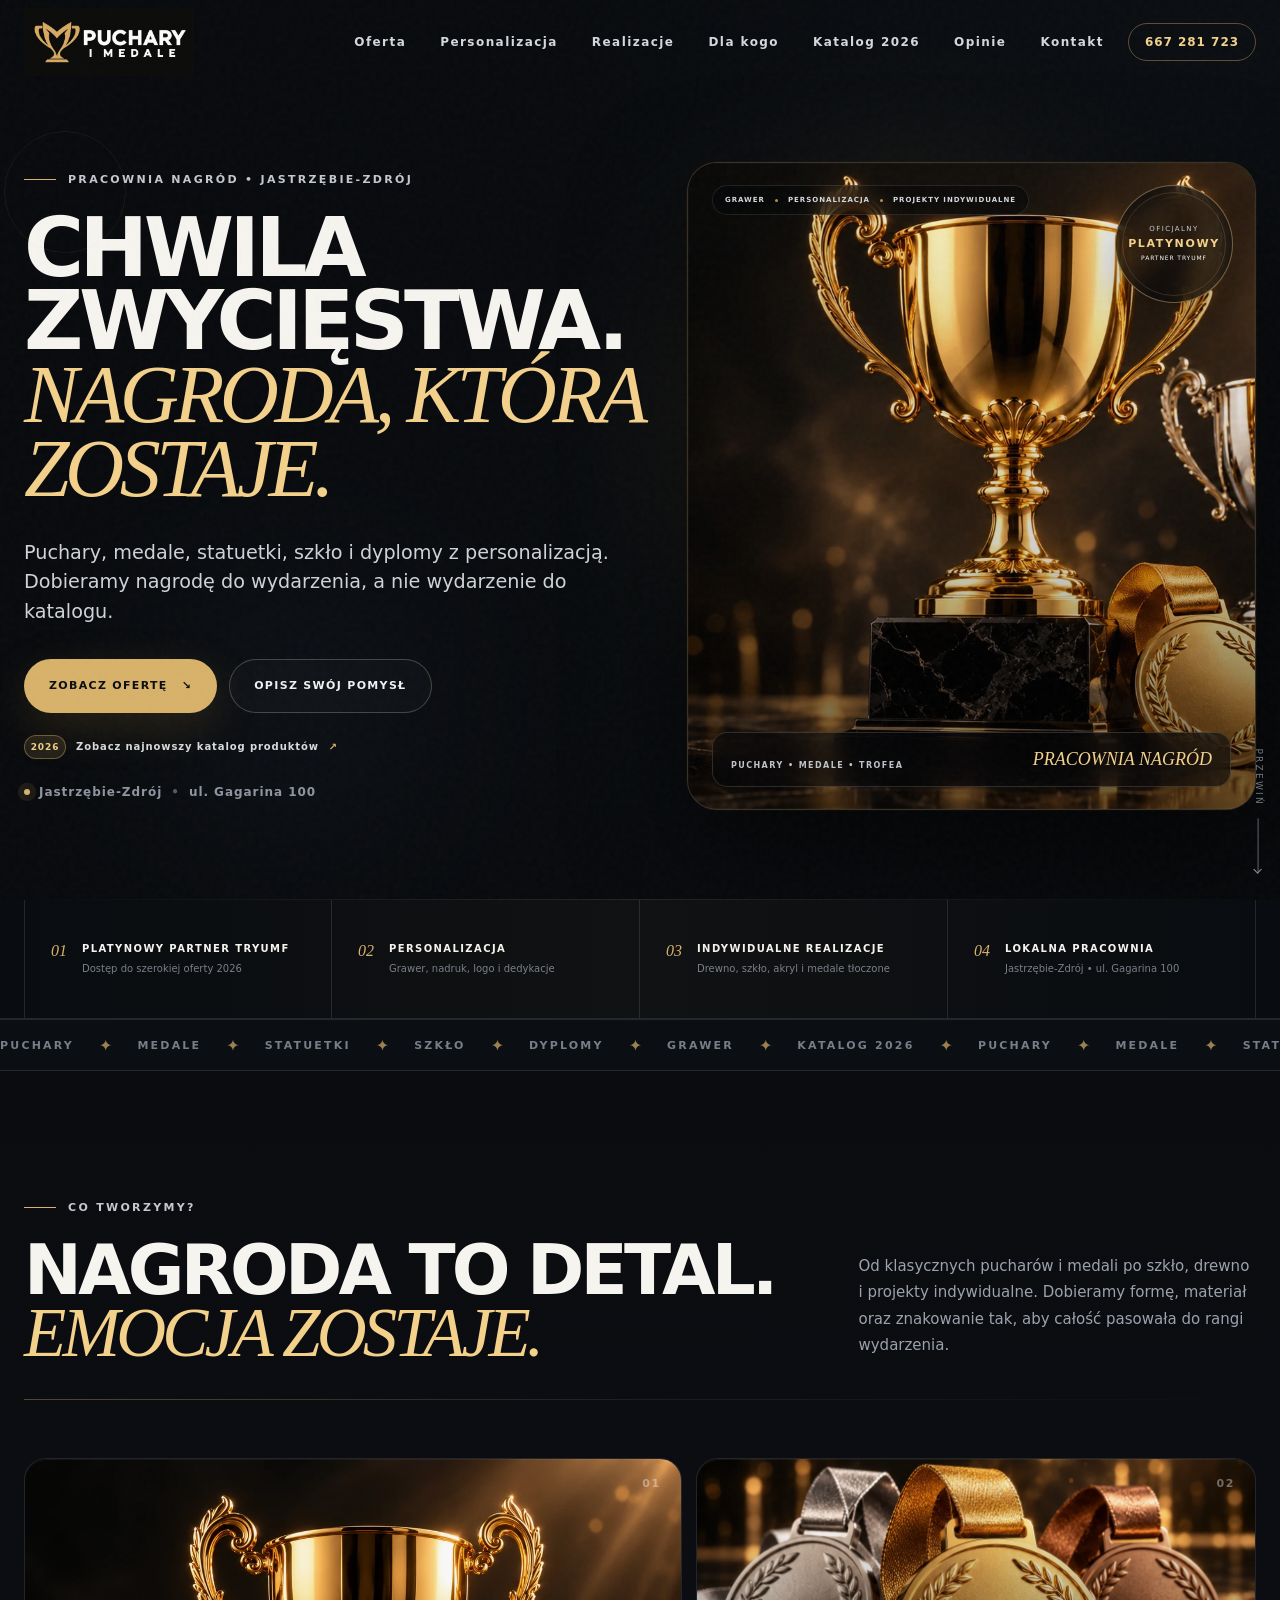
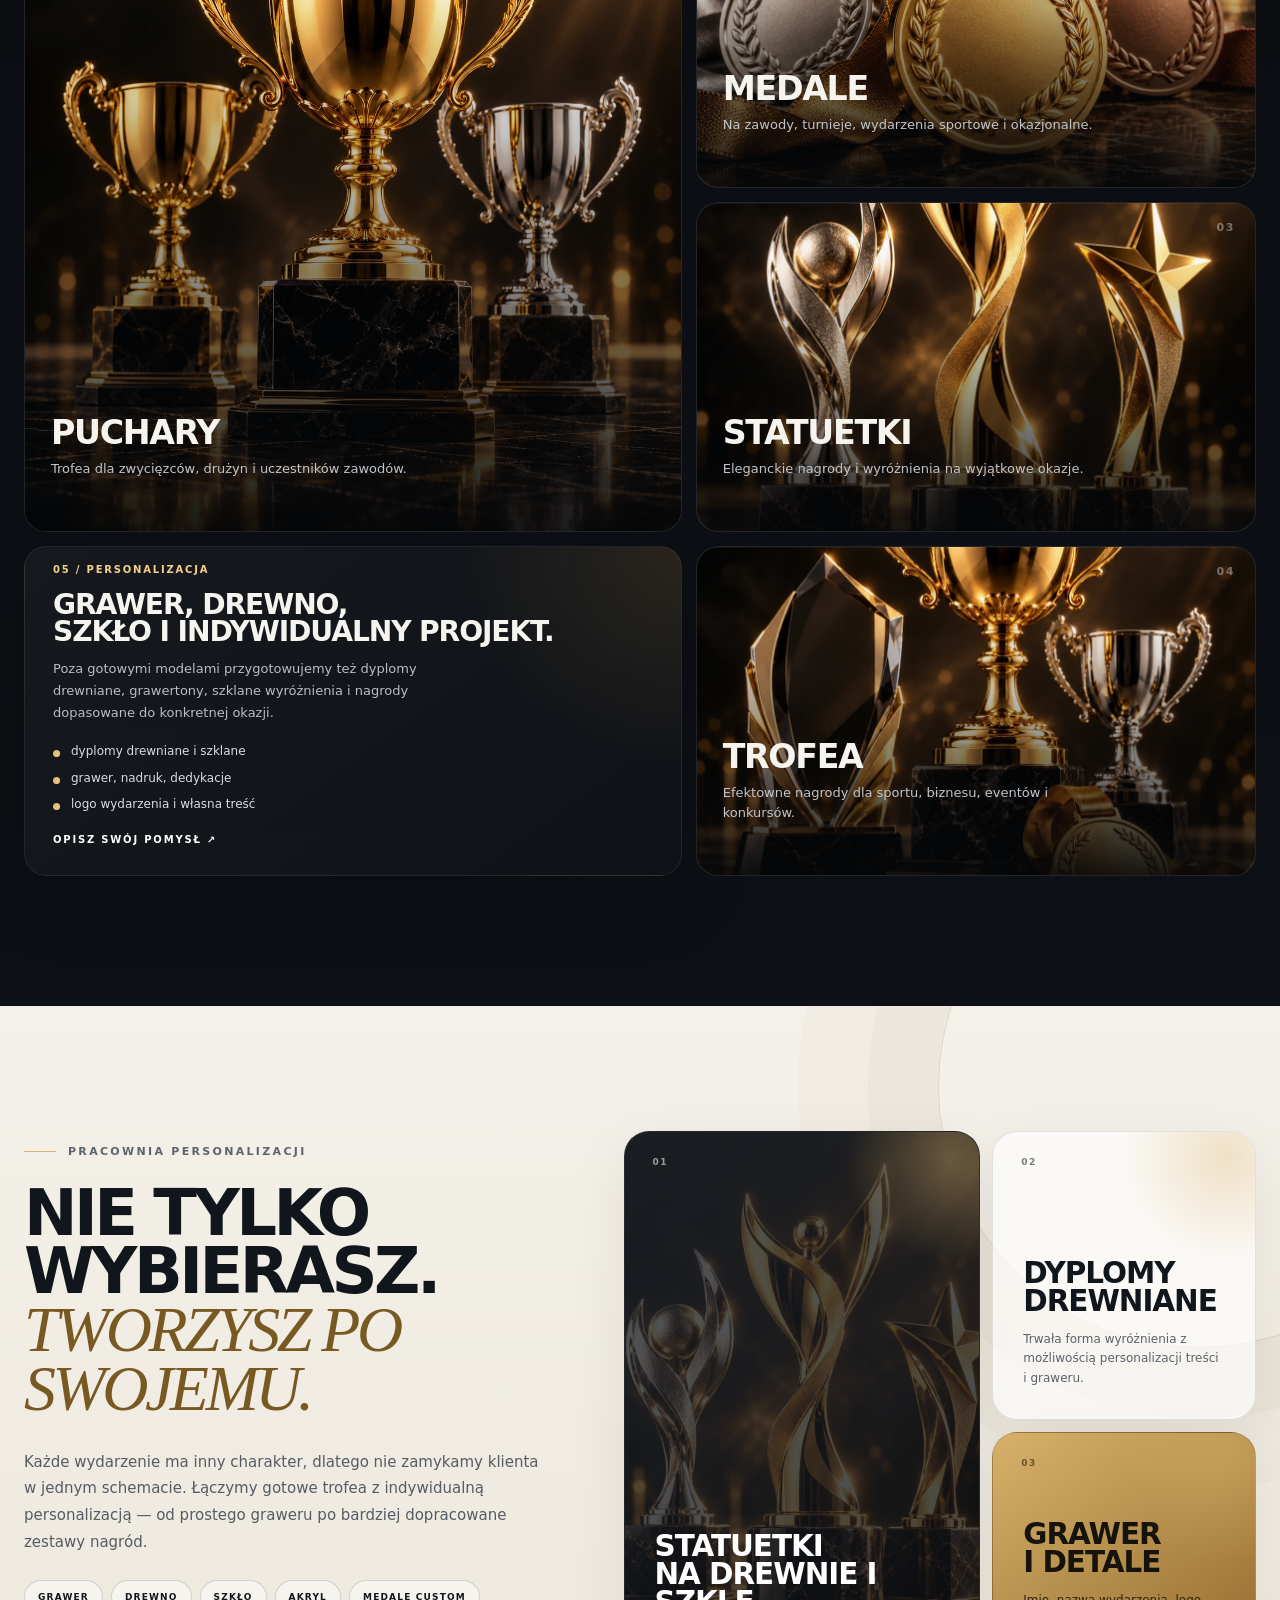
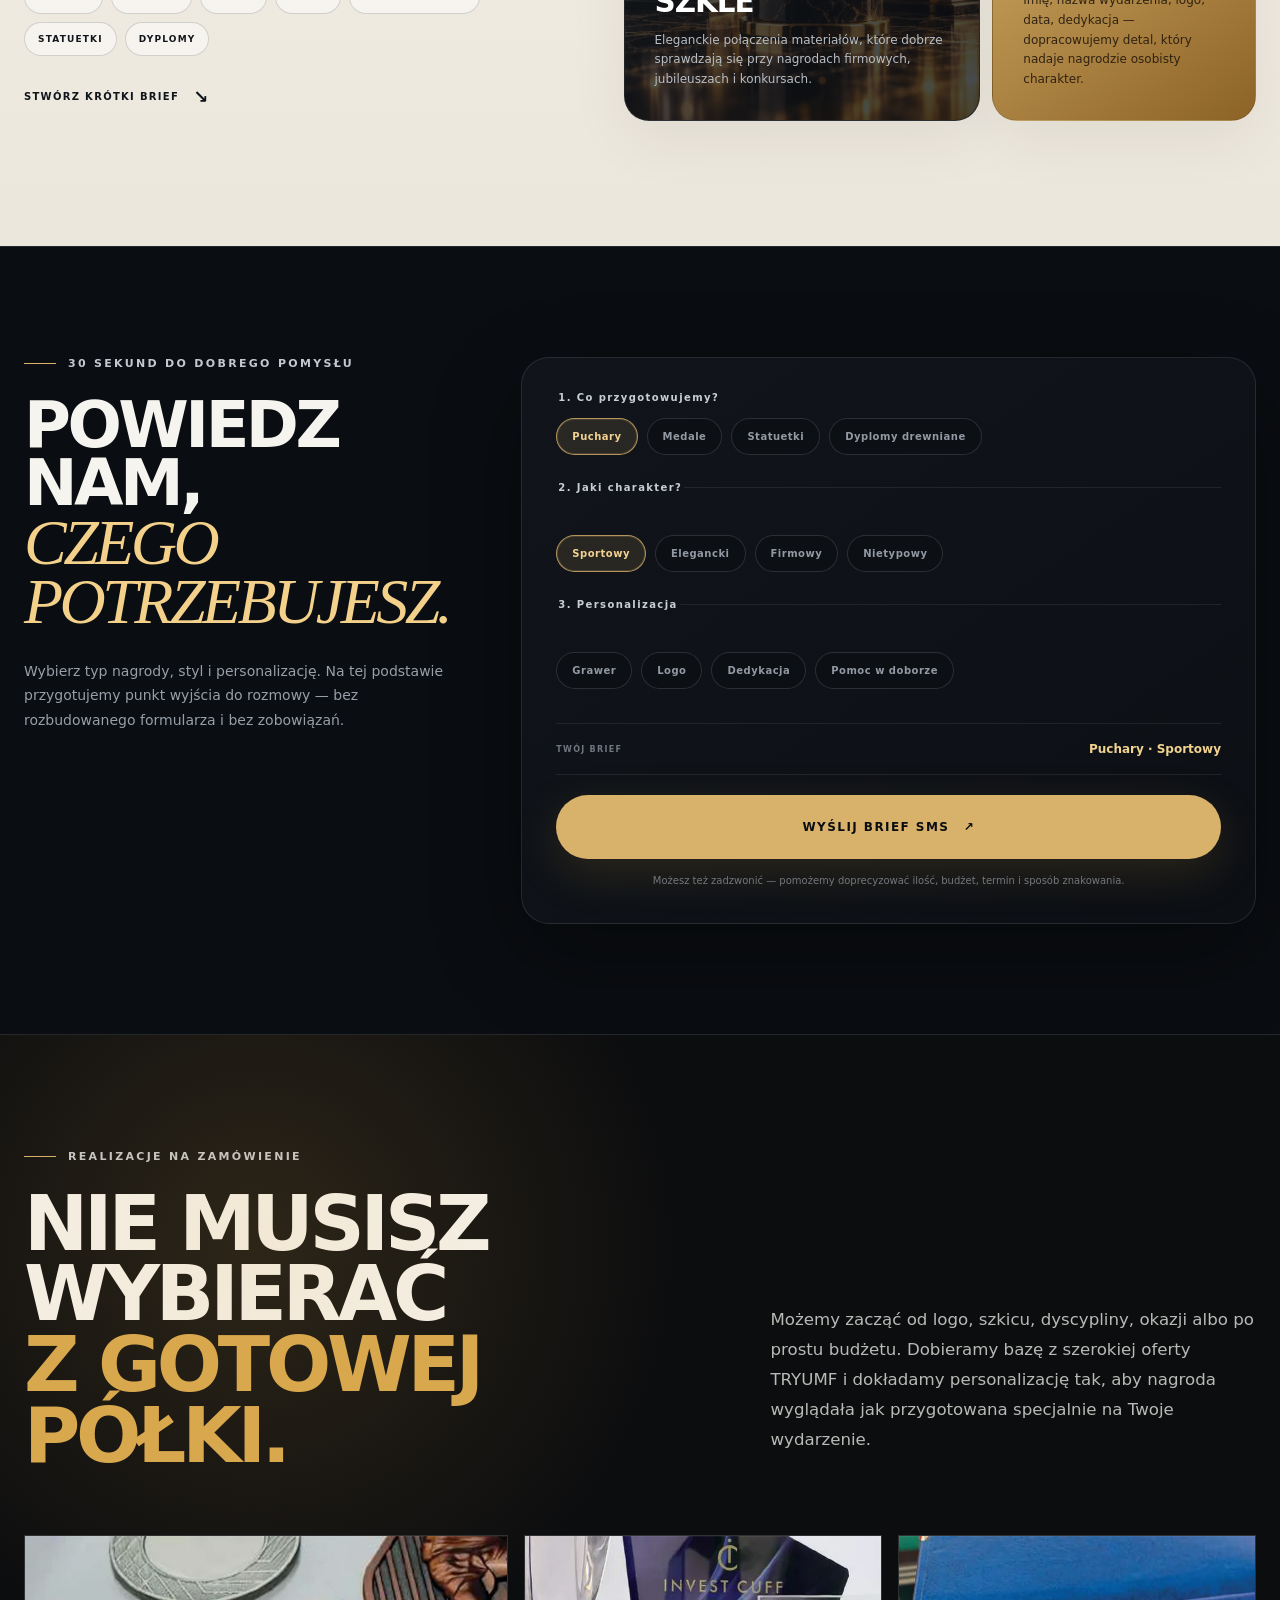
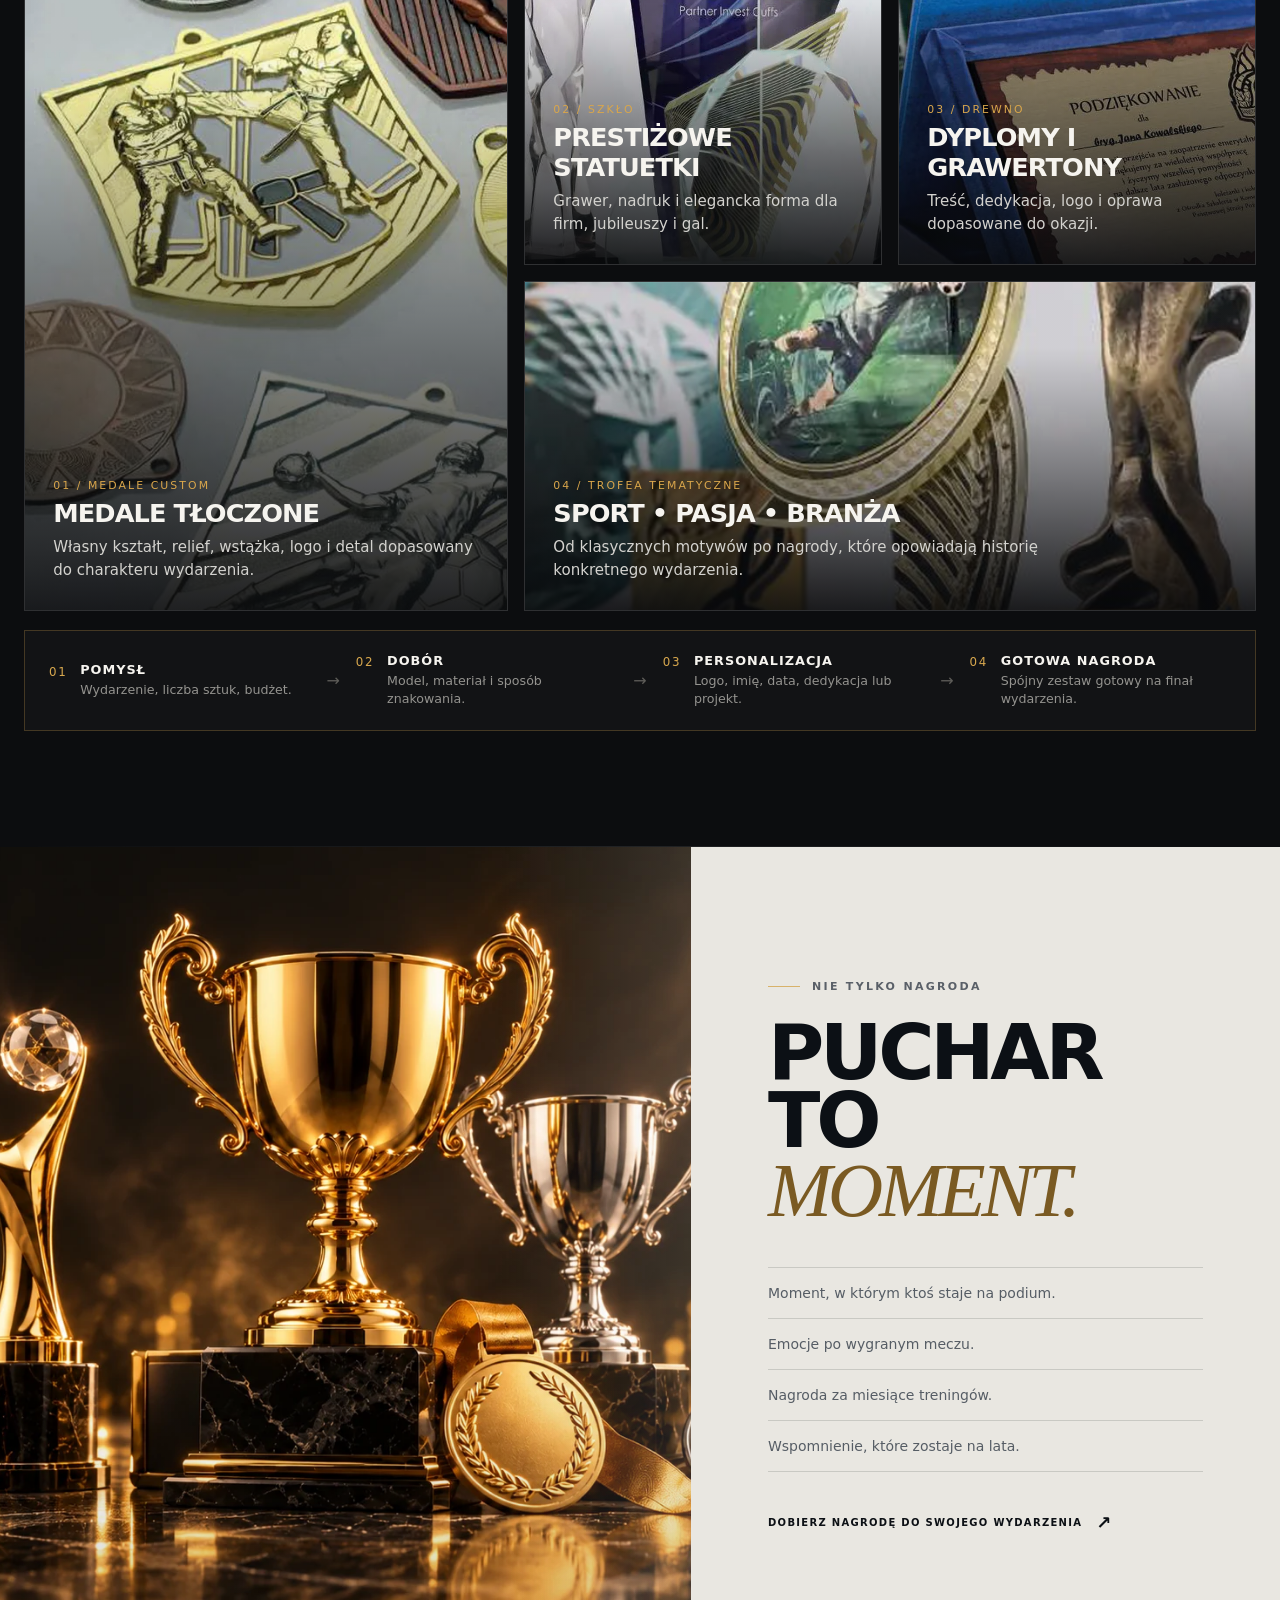
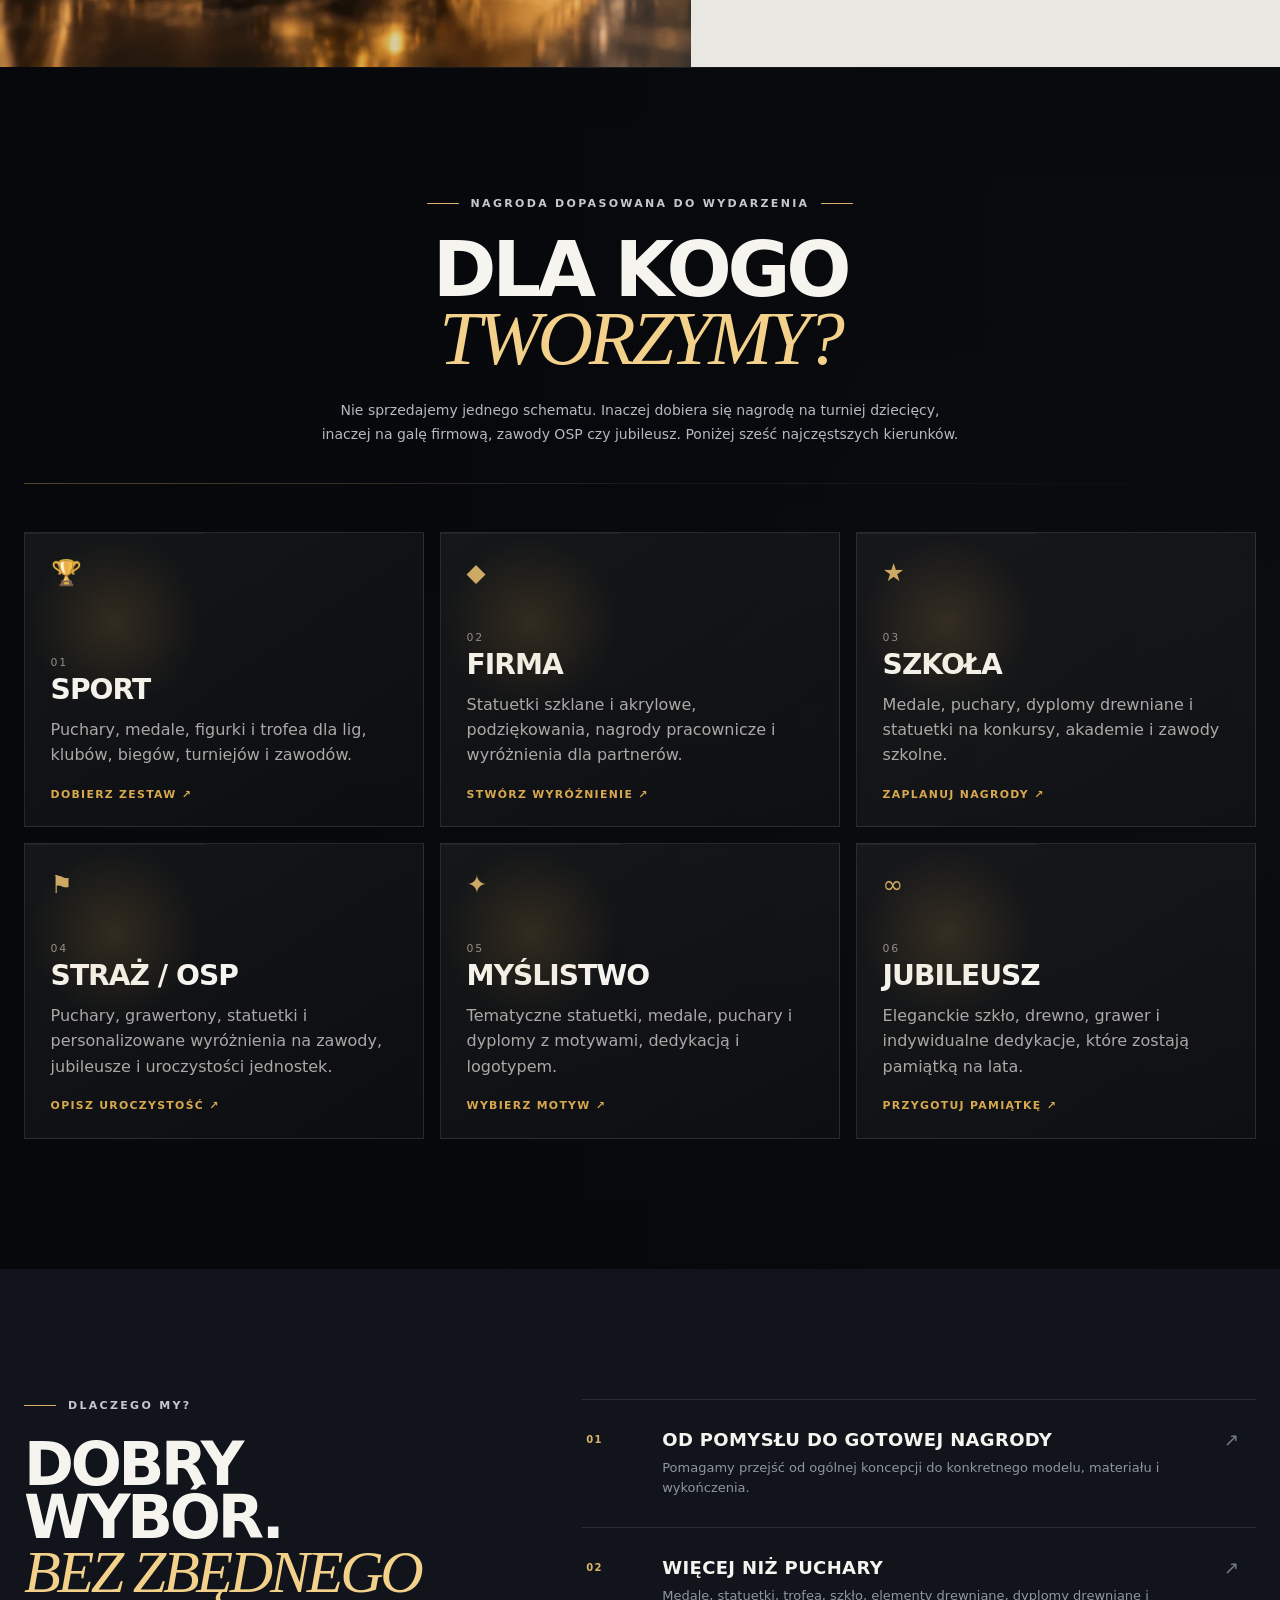
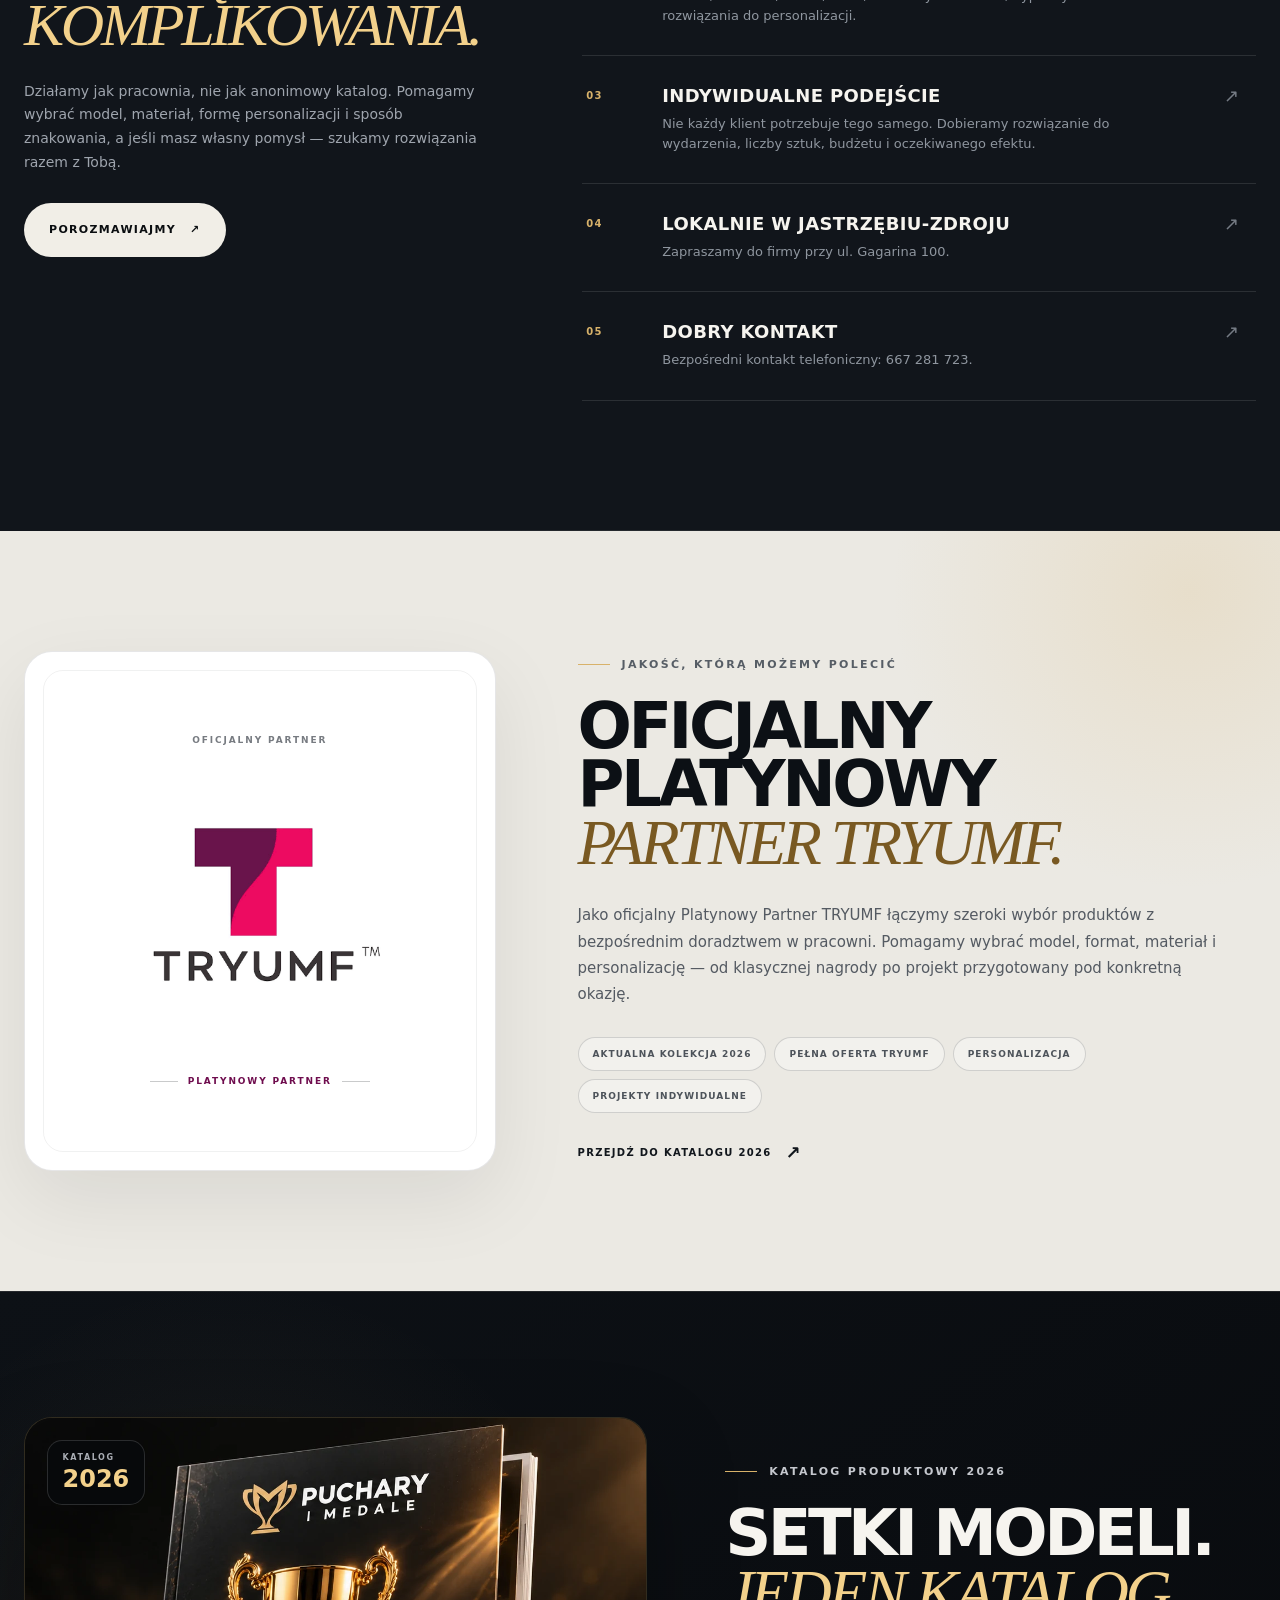
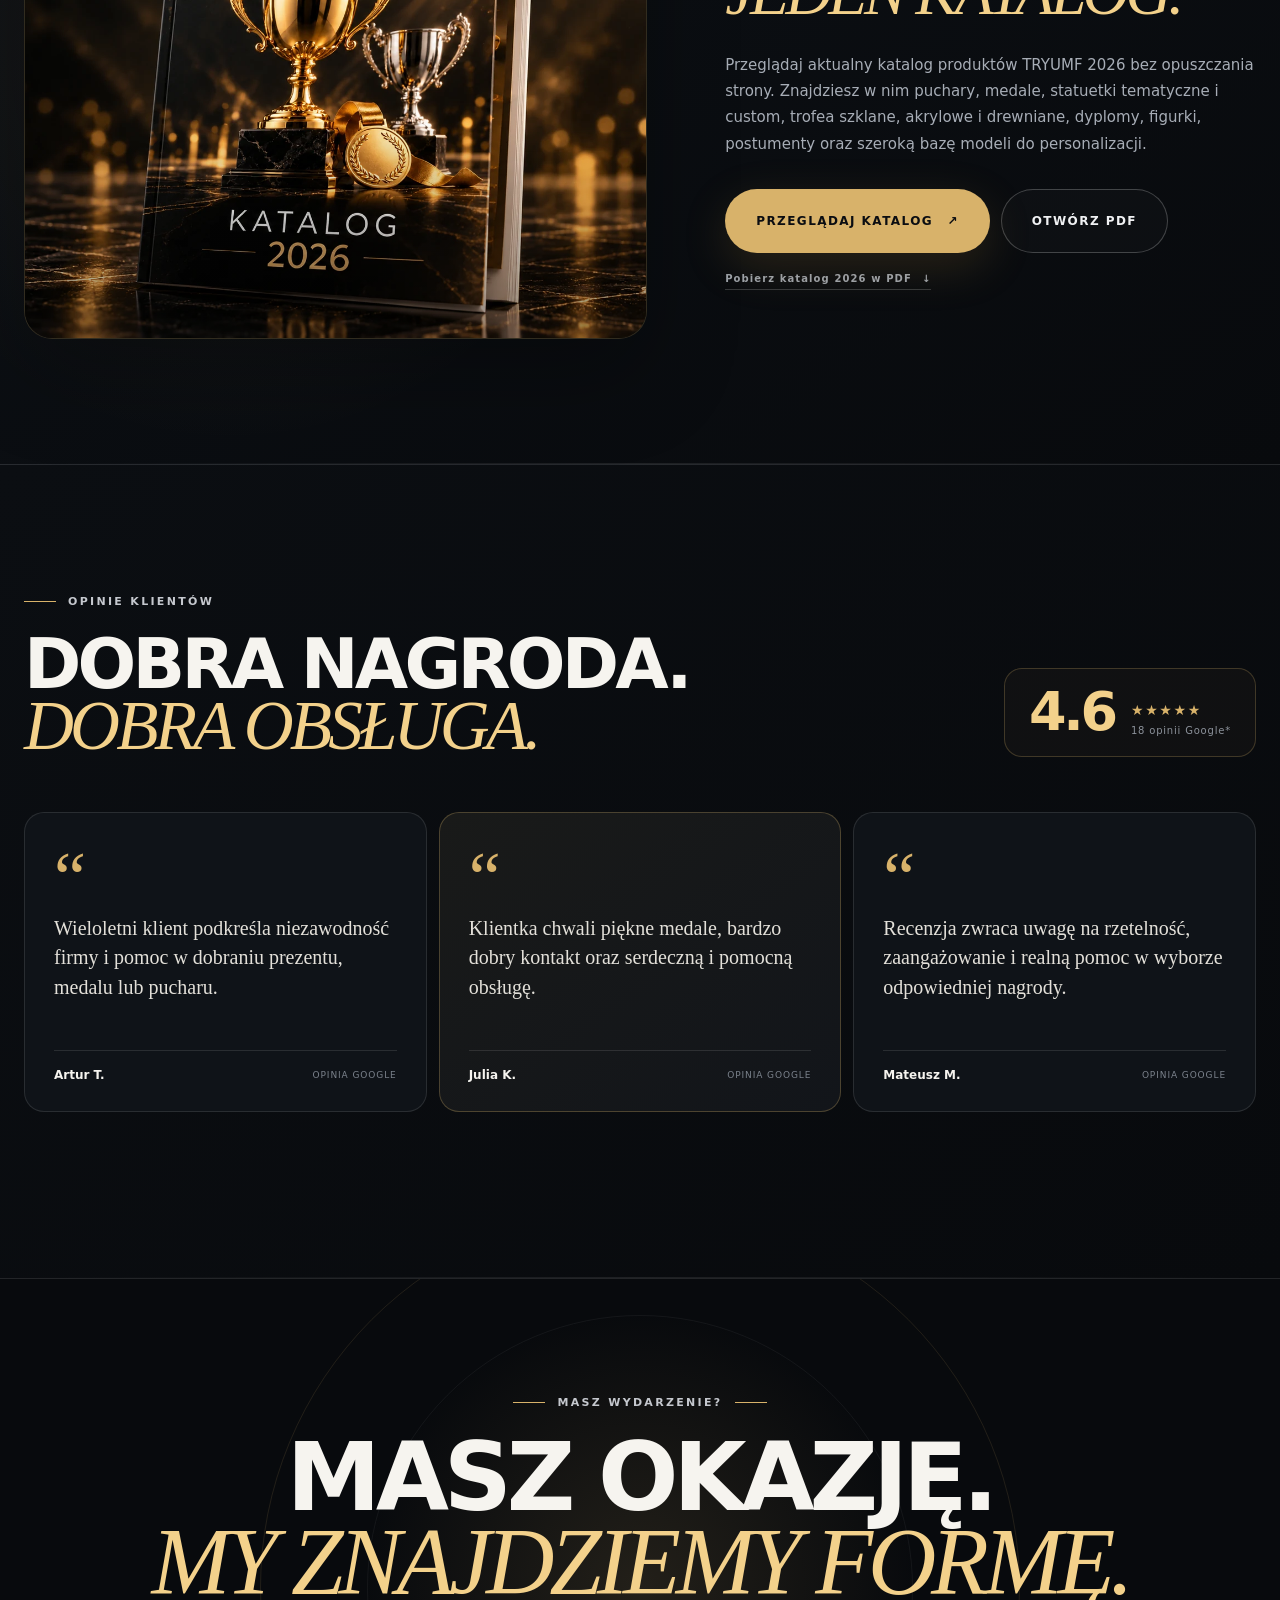
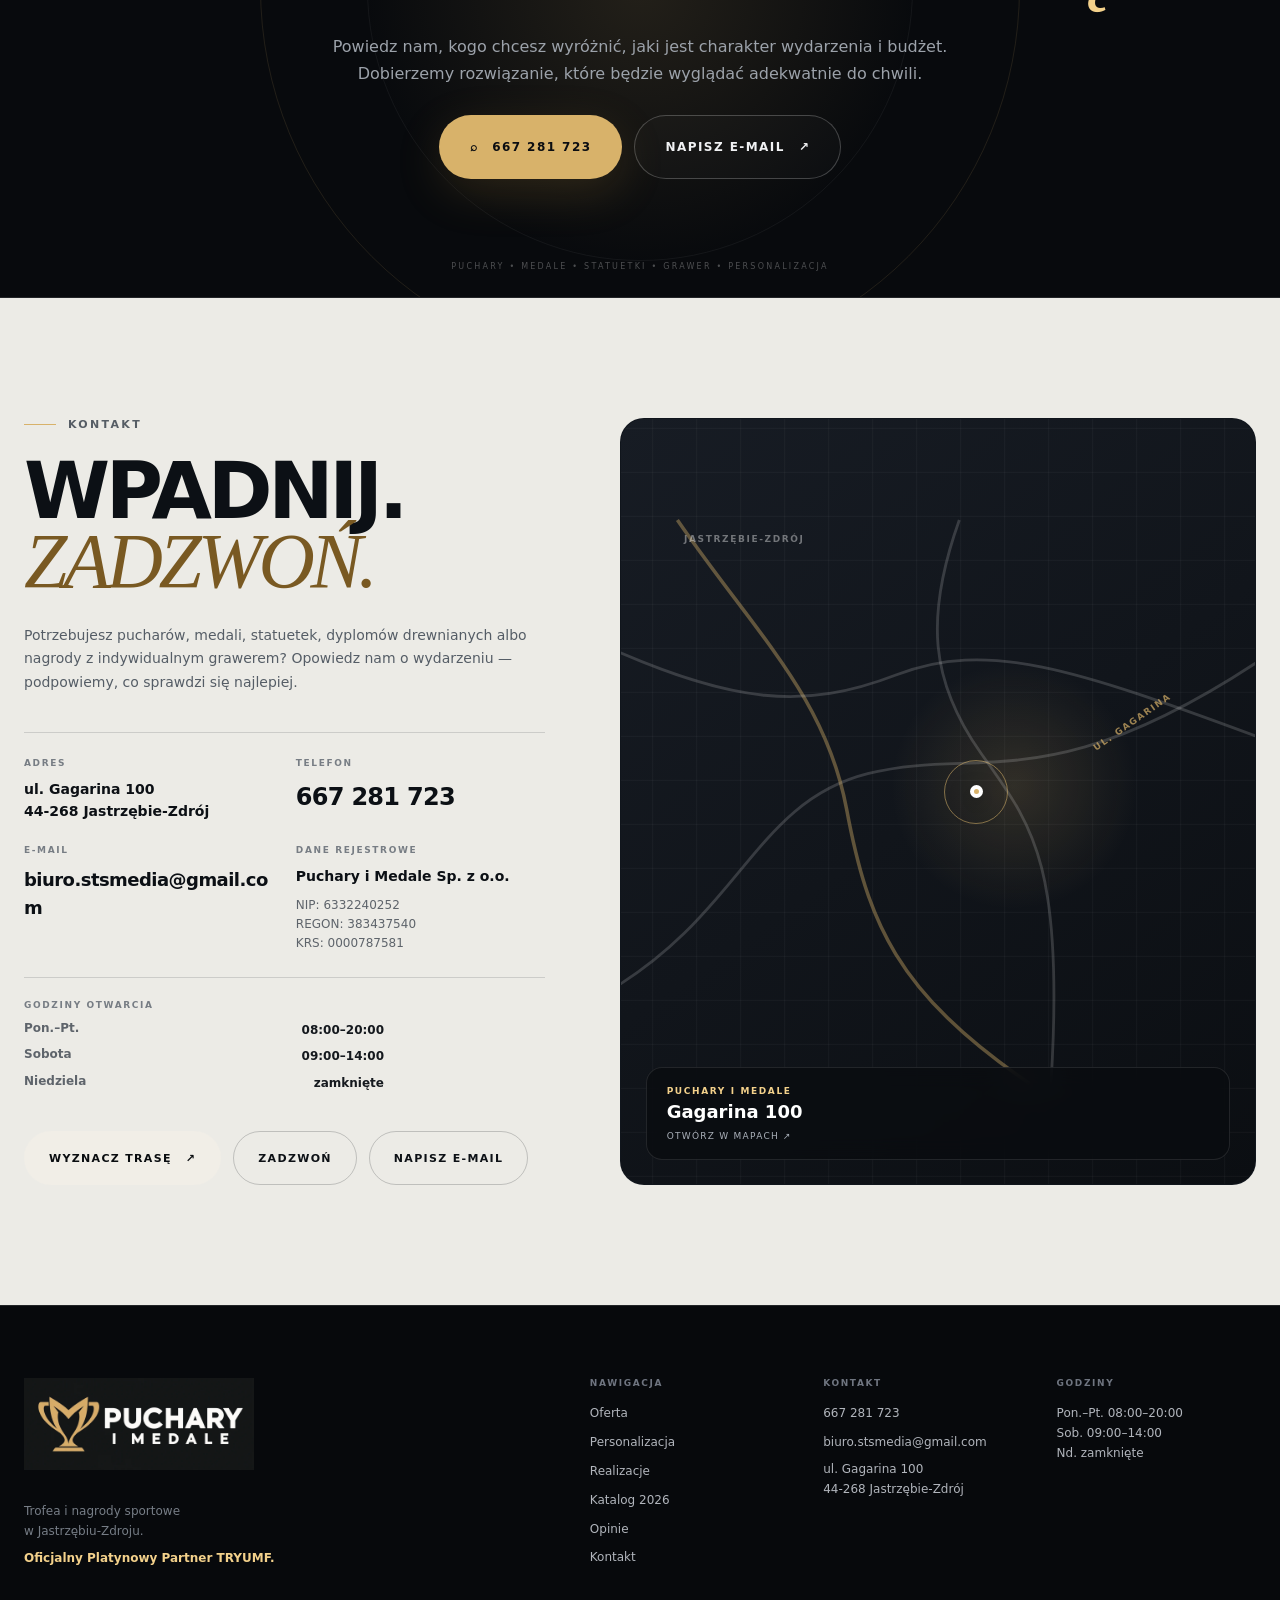
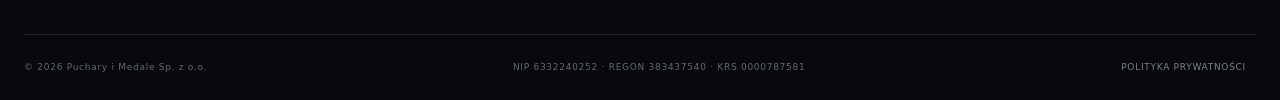
==== index.html @ 14d730d3 "Add files via upload" ====
<!doctype html>
<html lang="pl">
<head>
  <meta charset="utf-8">
  <meta name="viewport" content="width=device-width,initial-scale=1,viewport-fit=cover">
  <meta name="theme-color" content="#080a0d">
  <meta name="color-scheme" content="dark">
  <title>Puchary i Medale Jastrzębie-Zdrój | Puchary, medale, statuetki, grawer</title>
  <meta name="description" content="Puchary, medale, statuetki odlewane, szklane i akrylowe, dyplomy drewniane i szklane, medale na zamówienie, grawer i personalizacja w Jastrzębiu-Zdroju. Katalog TRYUMF 2026.">
  <meta name="robots" content="index,follow,max-image-preview:large,max-snippet:-1,max-video-preview:-1">
  <!-- Podmień adres po podłączeniu domeny produkcyjnej. -->
  <link rel="canonical" href="https://twoja-domena.pl/">
  <link rel="icon" href="assets/favicon.svg" type="image/svg+xml">
  <link rel="apple-touch-icon" href="assets/apple-touch-icon.png">
  <link rel="preload" href="assets/hero-showcase.webp" as="image" type="image/webp" fetchpriority="high">

  <meta property="og:type" content="website">
  <meta property="og:locale" content="pl_PL">
  <meta property="og:site_name" content="Puchary i Medale">
  <meta property="og:title" content="Puchary i Medale Jastrzębie-Zdrój | Trofea, które zostają w pamięci">
  <meta property="og:description" content="Puchary, medale, statuetki, dyplomy drewniane i grawer. Indywidualna personalizacja nagród w Jastrzębiu-Zdroju oraz katalog TRYUMF 2026.">
  <meta property="og:url" content="https://twoja-domena.pl/">
  <meta property="og:image" content="https://twoja-domena.pl/assets/og-image.jpg">
  <meta property="og:image:width" content="1200">
  <meta property="og:image:height" content="630">
  <meta property="og:image:alt" content="Puchar w złotym świetle — Puchary i Medale Jastrzębie-Zdrój">
  <meta name="twitter:card" content="summary_large_image">

  <link rel="stylesheet" href="styles.css">

  <script type="application/ld+json">
  {
    "@context": "https://schema.org",
    "@type": ["LocalBusiness", "Organization"],
    "@id": "https://twoja-domena.pl/#business",
    "name": "Puchary i Medale Sp. z o.o.",
    "legalName": "Puchary i Medale Sp. z o.o.",
    "description": "Puchary, medale, statuetki, dyplomy drewniane, grawer i personalizowane trofea na zawody, turnieje, wydarzenia i uroczystości w Jastrzębiu-Zdroju.",
    "url": "https://twoja-domena.pl/",
    "telephone": "+48667281723",
    "email": "biuro.stsmedia@gmail.com",
    "image": "https://twoja-domena.pl/assets/og-image.jpg",
    "address": {
      "@type": "PostalAddress",
      "streetAddress": "ul. Gagarina 100",
      "postalCode": "44-268",
      "addressLocality": "Jastrzębie-Zdrój",
      "addressRegion": "śląskie",
      "addressCountry": "PL"
    },
    "areaServed": "Jastrzębie-Zdrój",
    "vatID": "PL6332240252",
    "taxID": "6332240252",
    "identifier": [
      {"@type":"PropertyValue","propertyID":"REGON","value":"383437540"},
      {"@type":"PropertyValue","propertyID":"KRS","value":"0000787581"}
    ],
    "openingHoursSpecification": [
      {"@type":"OpeningHoursSpecification","dayOfWeek":["Monday","Tuesday","Wednesday","Thursday","Friday"],"opens":"08:00","closes":"20:00"},
      {"@type":"OpeningHoursSpecification","dayOfWeek":"Saturday","opens":"09:00","closes":"14:00"}
    ]
  }
  </script>
</head>
<body>
  <a class="skip-link" href="#main">Przejdź do treści</a>
  <div class="noise" aria-hidden="true"></div>

  <header class="site-header" id="top">
    <div class="scroll-progress" aria-hidden="true"><span></span></div>
    <div class="header-inner container">
      <a class="brand" href="#top" aria-label="Puchary i Medale — strona główna">
        <img class="brand-logo" src="assets/brand-logo.webp" alt="Puchary i Medale" width="1100" height="440" decoding="async">
      </a>

      <nav class="desktop-nav" aria-label="Główna nawigacja">
        <a href="#oferta">Oferta</a>
        <a href="#pracownia">Personalizacja</a>
        <a href="#realizacje">Realizacje</a>
        <a href="#okazje">Dla kogo</a>
        <a href="#katalog">Katalog 2026</a>
        <a href="#opinie">Opinie</a>
        <a href="#kontakt">Kontakt</a>
      </nav>

      <div class="header-actions">
        <a class="phone-pill" href="tel:+48667281723" aria-label="Zadzwoń: 667 281 723">667 281 723</a>
        <button class="menu-toggle" type="button" aria-expanded="false" aria-controls="mobileNav" aria-label="Otwórz menu">
          <span></span><span></span>
        </button>
      </div>
    </div>
    <nav class="mobile-nav" id="mobileNav" aria-label="Nawigacja mobilna">
      <a href="#oferta">Oferta</a>
      <a href="#pracownia">Personalizacja</a>
      <a href="#realizacje">Realizacje</a>
      <a href="#okazje">Dla kogo</a>
      <a href="#katalog">Katalog 2026</a>
      <a href="#opinie">Opinie</a>
      <a href="#kontakt">Kontakt</a>
      <a class="mobile-call" href="tel:+48667281723">Zadzwoń: 667 281 723</a>
    </nav>
  </header>

  <main id="main">
    <section class="hero" aria-labelledby="heroTitle">
      <div class="hero-glow hero-glow-a" aria-hidden="true"></div>
      <div class="hero-glow hero-glow-b" aria-hidden="true"></div>
      <div class="container hero-grid">
        <div class="hero-copy reveal">
          <p class="eyebrow"><span></span> PRACOWNIA NAGRÓD • JASTRZĘBIE-ZDRÓJ</p>
          <h1 id="heroTitle">CHWILA ZWYCIĘSTWA.<br><em>NAGRODA, KTÓRA ZOSTAJE.</em></h1>
          <p class="hero-lead">Puchary, medale, statuetki, szkło i dyplomy z personalizacją. Dobieramy nagrodę do wydarzenia, a nie wydarzenie do katalogu.</p>
          <div class="hero-cta">
            <a class="btn btn-gold" href="#oferta">ZOBACZ OFERTĘ <span aria-hidden="true">↘</span></a>
            <a class="btn btn-ghost" href="#brief">OPISZ SWÓJ POMYSŁ</a>
          </div>
          <a class="hero-catalog-link" href="#katalog"><span>2026</span> Zobacz najnowszy katalog produktów <i>↗</i></a>
          <div class="hero-location"><span class="pin-dot" aria-hidden="true"></span> Jastrzębie-Zdrój <i>•</i> ul. Gagarina 100</div>
        </div>

        <div class="hero-art reveal" data-delay="120" aria-label="Puchary, medale i trofea w złotym świetle">
          <div class="hero-photo-frame">
            <img class="hero-photo" src="assets/hero-showcase.webp" alt="Złoty i srebrny puchar oraz medal w eleganckiej, czarno-złotej aranżacji" width="1672" height="941" fetchpriority="high" decoding="async">
            <div class="hero-photo-shade" aria-hidden="true"></div>
            <div class="hero-photo-badge"><span>PUCHARY • MEDALE • TROFEA</span><strong>PRACOWNIA NAGRÓD</strong></div>
            <div class="hero-partner-seal"><small>OFICJALNY</small><strong>PLATYNOWY</strong><span>PARTNER TRYUMF</span></div>
            <div class="hero-specs" aria-label="Zakres usług"><span>GRAWER</span><i></i><span>PERSONALIZACJA</span><i></i><span>PROJEKTY INDYWIDUALNE</span></div>
          </div>
        </div>
      </div>
      <div class="hero-scroll" aria-hidden="true"><span>PRZEWIŃ</span><i></i></div>
    </section>

    <section class="prestige-rail" aria-label="Najważniejsze informacje o pracowni">
      <div class="container prestige-rail-grid">
        <div><span>01</span><strong>PLATYNOWY PARTNER TRYUMF</strong><small>Dostęp do szerokiej oferty 2026</small></div>
        <div><span>02</span><strong>PERSONALIZACJA</strong><small>Grawer, nadruk, logo i dedykacje</small></div>
        <div><span>03</span><strong>INDYWIDUALNE REALIZACJE</strong><small>Drewno, szkło, akryl i medale tłoczone</small></div>
        <div><span>04</span><strong>LOKALNA PRACOWNIA</strong><small>Jastrzębie-Zdrój • ul. Gagarina 100</small></div>
      </div>
    </section>

    <section class="marquee" aria-label="Kategorie oferty">
      <div class="marquee-track">
        <span>PUCHARY</span><i>✦</i><span>MEDALE</span><i>✦</i><span>STATUETKI</span><i>✦</i><span>SZKŁO</span><i>✦</i><span>DYPLOMY</span><i>✦</i><span>GRAWER</span><i>✦</i><span>KATALOG 2026</span><i>✦</i>
        <span>PUCHARY</span><i>✦</i><span>MEDALE</span><i>✦</i><span>STATUETKI</span><i>✦</i><span>SZKŁO</span><i>✦</i><span>DYPLOMY</span><i>✦</i><span>GRAWER</span><i>✦</i><span>KATALOG 2026</span><i>✦</i>
      </div>
    </section>

    <section class="section section-offer" id="oferta" aria-labelledby="offerTitle">
      <div class="container">
        <div class="section-heading reveal">
          <p class="eyebrow"><span></span> CO TWORZYMY?</p>
          <div class="heading-row">
            <h2 id="offerTitle">NAGRODA TO DETAL.<br><em>EMOCJA ZOSTAJE.</em></h2>
            <p>Od klasycznych pucharów i medali po szkło, drewno i projekty indywidualne. Dobieramy formę, materiał oraz znakowanie tak, aby całość pasowała do rangi wydarzenia.</p>
          </div>
        </div>

        <div class="category-grid">
          <a class="category-card category-large reveal" href="#katalog">
            <img src="assets/category-cups.webp" alt="Zestaw eleganckich pucharów sportowych w złotym i srebrnym wykończeniu" width="1122" height="1402" loading="lazy" decoding="async">
            <div class="category-overlay"></div>
            <div class="category-index">01</div>
            <div class="category-content"><h3>PUCHARY</h3><p>Trofea dla zwycięzców, drużyn i uczestników zawodów.</p><span>POZNAJ KATEGORIĘ ↗</span></div>
          </a>

          <a class="category-card reveal" href="#katalog" data-delay="80">
            <img src="assets/category-medals.webp" alt="Złote, srebrne i brązowe medale sportowe ze wstążkami" width="1122" height="1402" loading="lazy" decoding="async">
            <div class="category-overlay"></div>
            <div class="category-index">02</div>
            <div class="category-content"><h3>MEDALE</h3><p>Na zawody, turnieje, wydarzenia sportowe i okazjonalne.</p><span>POZNAJ KATEGORIĘ ↗</span></div>
          </a>

          <a class="category-card reveal" href="#katalog" data-delay="120">
            <img src="assets/category-statuettes.webp" alt="Nowoczesne statuetki w metalicznym wykończeniu" width="1122" height="1402" loading="lazy" decoding="async">
            <div class="category-overlay"></div>
            <div class="category-index">03</div>
            <div class="category-content"><h3>STATUETKI</h3><p>Eleganckie nagrody i wyróżnienia na wyjątkowe okazje.</p><span>POZNAJ KATEGORIĘ ↗</span></div>
          </a>

          <div class="category-note reveal" data-delay="150">
            <div class="category-note-inner">
              <span class="category-note-kicker">05 / PERSONALIZACJA</span>
              <h3>GRAWER, DREWNO,<br>SZKŁO I INDYWIDUALNY PROJEKT.</h3>
              <p>Poza gotowymi modelami przygotowujemy też dyplomy drewniane, grawertony, szklane wyróżnienia i nagrody dopasowane do konkretnej okazji.</p>
              <ul>
                <li>dyplomy drewniane i szklane</li>
                <li>grawer, nadruk, dedykacje</li>
                <li>logo wydarzenia i własna treść</li>
              </ul>
              <a href="#brief" class="category-note-link">OPISZ SWÓJ POMYSŁ ↗</a>
            </div>
          </div>

          <a class="category-card reveal" href="#katalog" data-delay="160">
            <img src="assets/category-trophies.webp" alt="Nowoczesne trofea na sport, biznes, eventy i konkursy" width="1122" height="1402" loading="lazy" decoding="async">
            <div class="category-overlay"></div>
            <div class="category-index">04</div>
            <div class="category-content"><h3>TROFEA</h3><p>Efektowne nagrody dla sportu, biznesu, eventów i konkursów.</p><span>POZNAJ KATEGORIĘ ↗</span></div>
          </a>
        </div>

              </div>
    </section>

    <section class="studio-section" id="pracownia" aria-labelledby="studioTitle">
      <div class="container studio-grid">
        <div class="studio-copy reveal">
          <p class="eyebrow"><span></span> PRACOWNIA PERSONALIZACJI</p>
          <h2 id="studioTitle">NIE TYLKO WYBIERASZ.<br><em>TWORZYSZ PO SWOJEMU.</em></h2>
          <p class="studio-lead">Każde wydarzenie ma inny charakter, dlatego nie zamykamy klienta w jednym schemacie. Łączymy gotowe trofea z indywidualną personalizacją — od prostego graweru po bardziej dopracowane zestawy nagród.</p>
          <div class="studio-tags" aria-label="Możliwości personalizacji">
            <span>GRAWER</span><span>DREWNO</span><span>SZKŁO</span><span>AKRYL</span><span>MEDALE CUSTOM</span><span>STATUETKI</span><span>DYPLOMY</span>
          </div>
          <a class="text-link studio-link" href="#brief">STWÓRZ KRÓTKI BRIEF <span>↘</span></a>
        </div>

        <div class="studio-showcase reveal" data-delay="90" aria-label="Przykładowe formy personalizacji">
          <div class="material-card material-card-main">
            <span class="material-no">01</span>
            <strong>STATUETKI<br>NA DREWNIE I SZKLE</strong>
            <p>Eleganckie połączenia materiałów, które dobrze sprawdzają się przy nagrodach firmowych, jubileuszach i konkursach.</p>
          </div>
          <div class="material-card">
            <span class="material-no">02</span>
            <strong>DYPLOMY<br>DREWNIANE</strong>
            <p>Trwała forma wyróżnienia z możliwością personalizacji treści i graweru.</p>
          </div>
          <div class="material-card material-card-accent">
            <span class="material-no">03</span>
            <strong>GRAWER<br>I DETALE</strong>
            <p>Imię, nazwa wydarzenia, logo, data, dedykacja — dopracowujemy detal, który nadaje nagrodzie osobisty charakter.</p>
          </div>
        </div>
      </div>
    </section>

    <section class="brief-section" id="brief" aria-labelledby="briefTitle">
      <div class="container brief-grid">
        <div class="brief-intro reveal">
          <p class="eyebrow"><span></span> 30 SEKUND DO DOBREGO POMYSŁU</p>
          <h2 id="briefTitle">POWIEDZ NAM,<br><em>CZEGO POTRZEBUJESZ.</em></h2>
          <p>Wybierz typ nagrody, styl i personalizację. Na tej podstawie przygotujemy punkt wyjścia do rozmowy — bez rozbudowanego formularza i bez zobowiązań.</p>
        </div>
        <form class="brief-builder reveal" data-delay="100" id="awardBrief">
          <fieldset>
            <legend>1. Co przygotowujemy?</legend>
            <div class="choice-row">
              <label><input type="radio" name="product" value="Puchary" checked><span>Puchary</span></label>
              <label><input type="radio" name="product" value="Medale"><span>Medale</span></label>
              <label><input type="radio" name="product" value="Statuetki"><span>Statuetki</span></label>
              <label><input type="radio" name="product" value="Dyplomy drewniane"><span>Dyplomy drewniane</span></label>
            </div>
          </fieldset>
          <fieldset>
            <legend>2. Jaki charakter?</legend>
            <div class="choice-row">
              <label><input type="radio" name="style" value="Sportowy" checked><span>Sportowy</span></label>
              <label><input type="radio" name="style" value="Elegancki / premium"><span>Elegancki</span></label>
              <label><input type="radio" name="style" value="Firmowy"><span>Firmowy</span></label>
              <label><input type="radio" name="style" value="Indywidualny / nietypowy"><span>Nietypowy</span></label>
            </div>
          </fieldset>
          <fieldset>
            <legend>3. Personalizacja</legend>
            <div class="choice-row choice-row-check">
              <label><input type="checkbox" name="extras" value="Grawer"><span>Grawer</span></label>
              <label><input type="checkbox" name="extras" value="Logo"><span>Logo</span></label>
              <label><input type="checkbox" name="extras" value="Dedykacja"><span>Dedykacja</span></label>
              <label><input type="checkbox" name="extras" value="Pomoc w doborze"><span>Pomoc w doborze</span></label>
            </div>
          </fieldset>
          <div class="brief-summary" aria-live="polite"><span>TWÓJ BRIEF</span><strong id="briefSummary">Puchary · Sportowy</strong></div>
          <a class="btn btn-gold btn-large brief-send" id="briefSend" href="sms:+48667281723">WYŚLIJ BRIEF SMS <span>↗</span></a>
          <p class="brief-note">Możesz też zadzwonić — pomożemy doprecyzować ilość, budżet, termin i sposób znakowania.</p>
        </form>
      </div>
    </section>


    <section class="custom-section" id="realizacje" aria-labelledby="customTitle">
      <div class="container">
        <div class="custom-head reveal">
          <div>
            <p class="eyebrow"><span></span> REALIZACJE NA ZAMÓWIENIE</p>
            <h2 id="customTitle">NIE MUSISZ WYBIERAĆ<br><em>Z GOTOWEJ PÓŁKI.</em></h2>
          </div>
          <p>Możemy zacząć od logo, szkicu, dyscypliny, okazji albo po prostu budżetu. Dobieramy bazę z szerokiej oferty TRYUMF i dokładamy personalizację tak, aby nagroda wyglądała jak przygotowana specjalnie na Twoje wydarzenie.</p>
        </div>

        <div class="custom-gallery">
          <article class="custom-card custom-card-tall reveal">
            <img src="assets/tryumf-medals.webp" alt="Przykładowe medale i formy medali z oferty TRYUMF" width="640" height="800" loading="lazy" decoding="async">
            <div class="custom-card-shade"></div>
            <div class="custom-card-copy"><span>01 / MEDALE CUSTOM</span><h3>MEDALE TŁOCZONE</h3><p>Własny kształt, relief, wstążka, logo i detal dopasowany do charakteru wydarzenia.</p></div>
          </article>
          <article class="custom-card reveal" data-delay="70">
            <img src="assets/tryumf-glass.webp" alt="Szklane i kryształowe statuetki z oferty TRYUMF" width="640" height="800" loading="lazy" decoding="async">
            <div class="custom-card-shade"></div>
            <div class="custom-card-copy"><span>02 / SZKŁO</span><h3>PRESTIŻOWE STATUETKI</h3><p>Grawer, nadruk i elegancka forma dla firm, jubileuszy i gal.</p></div>
          </article>
          <article class="custom-card reveal" data-delay="120">
            <img src="assets/tryumf-diploma.webp" alt="Dyplom drewniany w etui z oferty TRYUMF" width="640" height="800" loading="lazy" decoding="async">
            <div class="custom-card-shade"></div>
            <div class="custom-card-copy"><span>03 / DREWNO</span><h3>DYPLOMY I GRAWERTONY</h3><p>Treść, dedykacja, logo i oprawa dopasowane do okazji.</p></div>
          </article>
          <article class="custom-card custom-card-wide reveal" data-delay="160">
            <img src="assets/tryumf-themed.webp" alt="Tematyczne statuetki i trofea z oferty TRYUMF" width="640" height="800" loading="lazy" decoding="async">
            <div class="custom-card-shade"></div>
            <div class="custom-card-copy"><span>04 / TROFEA TEMATYCZNE</span><h3>SPORT • PASJA • BRANŻA</h3><p>Od klasycznych motywów po nagrody, które opowiadają historię konkretnego wydarzenia.</p></div>
          </article>
        </div>

        <div class="process-strip reveal" data-delay="90" aria-label="Proces realizacji indywidualnej">
          <div><span>01</span><strong>POMYSŁ</strong><p>Wydarzenie, liczba sztuk, budżet.</p></div>
          <i>→</i>
          <div><span>02</span><strong>DOBÓR</strong><p>Model, materiał i sposób znakowania.</p></div>
          <i>→</i>
          <div><span>03</span><strong>PERSONALIZACJA</strong><p>Logo, imię, data, dedykacja lub projekt.</p></div>
          <i>→</i>
          <div><span>04</span><strong>GOTOWA NAGRODA</strong><p>Spójny zestaw gotowy na finał wydarzenia.</p></div>
        </div>
      </div>
    </section>

    <section class="emotion-section" id="o-nas" aria-labelledby="emotionTitle">
      <div class="emotion-visual reveal">
        <img src="assets/gallery-showcase.webp" alt="Puchar na podium w świetle reflektorów" width="1672" height="941" loading="lazy" decoding="async">
        <div class="emotion-overlay"></div>
      </div>
      <div class="emotion-copy reveal" data-delay="100">
        <p class="eyebrow"><span></span> NIE TYLKO NAGRODA</p>
        <h2 id="emotionTitle">PUCHAR TO<br><em>MOMENT.</em></h2>
        <div class="emotion-lines">
          <p>Moment, w którym ktoś staje na podium.</p>
          <p>Emocje po wygranym meczu.</p>
          <p>Nagroda za miesiące treningów.</p>
          <p>Wspomnienie, które zostaje na lata.</p>
        </div>
        <a href="#kontakt" class="text-link">DOBIERZ NAGRODĘ DO SWOJEGO WYDARZENIA <span>↗</span></a>
      </div>
    </section>

    <section class="section occasions occasions-v2" id="okazje" aria-labelledby="occasionsTitle">
      <div class="container">
        <div class="section-heading centered reveal">
          <p class="eyebrow centered-eyebrow"><span></span> NAGRODA DOPASOWANA DO WYDARZENIA <span></span></p>
          <h2 id="occasionsTitle">DLA KOGO<br><em>TWORZYMY?</em></h2>
          <p class="occasions-lead">Nie sprzedajemy jednego schematu. Inaczej dobiera się nagrodę na turniej dziecięcy, inaczej na galę firmową, zawody OSP czy jubileusz. Poniżej sześć najczęstszych kierunków.</p>
        </div>

        <div class="occasion-grid">
          <a class="occasion-card reveal" href="#brief">
            <div class="occasion-icon" aria-hidden="true">🏆</div><span>01</span><h3>SPORT</h3><p>Puchary, medale, figurki i trofea dla lig, klubów, biegów, turniejów i zawodów.</p><b>DOBIERZ ZESTAW ↗</b>
          </a>
          <a class="occasion-card reveal" href="#brief" data-delay="45">
            <div class="occasion-icon" aria-hidden="true">◆</div><span>02</span><h3>FIRMA</h3><p>Statuetki szklane i akrylowe, podziękowania, nagrody pracownicze i wyróżnienia dla partnerów.</p><b>STWÓRZ WYRÓŻNIENIE ↗</b>
          </a>
          <a class="occasion-card reveal" href="#brief" data-delay="90">
            <div class="occasion-icon" aria-hidden="true">★</div><span>03</span><h3>SZKOŁA</h3><p>Medale, puchary, dyplomy drewniane i statuetki na konkursy, akademie i zawody szkolne.</p><b>ZAPLANUJ NAGRODY ↗</b>
          </a>
          <a class="occasion-card reveal" href="#brief" data-delay="135">
            <div class="occasion-icon" aria-hidden="true">⚑</div><span>04</span><h3>STRAŻ / OSP</h3><p>Puchary, grawertony, statuetki i personalizowane wyróżnienia na zawody, jubileusze i uroczystości jednostek.</p><b>OPISZ UROCZYSTOŚĆ ↗</b>
          </a>
          <a class="occasion-card reveal" href="#brief" data-delay="180">
            <div class="occasion-icon" aria-hidden="true">✦</div><span>05</span><h3>MYŚLISTWO</h3><p>Tematyczne statuetki, medale, puchary i dyplomy z motywami, dedykacją i logotypem.</p><b>WYBIERZ MOTYW ↗</b>
          </a>
          <a class="occasion-card reveal" href="#brief" data-delay="225">
            <div class="occasion-icon" aria-hidden="true">∞</div><span>06</span><h3>JUBILEUSZ</h3><p>Eleganckie szkło, drewno, grawer i indywidualne dedykacje, które zostają pamiątką na lata.</p><b>PRZYGOTUJ PAMIĄTKĘ ↗</b>
          </a>
        </div>
      </div>
    </section>

    <section class="section why" aria-labelledby="whyTitle">
      <div class="container why-grid">
        <div class="why-intro reveal">
          <p class="eyebrow"><span></span> DLACZEGO MY?</p>
          <h2 id="whyTitle">DOBRY WYBÓR.<br><em>BEZ ZBĘDNEGO KOMPLIKOWANIA.</em></h2>
          <p>Działamy jak pracownia, nie jak anonimowy katalog. Pomagamy wybrać model, materiał, formę personalizacji i sposób znakowania, a jeśli masz własny pomysł — szukamy rozwiązania razem z Tobą.</p>
          <a class="btn btn-light" href="tel:+48667281723">POROZMAWIAJMY <span>↗</span></a>
        </div>

        <div class="why-list">
          <article class="why-item reveal"><span class="why-no">01</span><div><h3>OD POMYSŁU DO GOTOWEJ NAGRODY</h3><p>Pomagamy przejść od ogólnej koncepcji do konkretnego modelu, materiału i wykończenia.</p></div><i>↗</i></article>
          <article class="why-item reveal" data-delay="60"><span class="why-no">02</span><div><h3>WIĘCEJ NIŻ PUCHARY</h3><p>Medale, statuetki, trofea, szkło, elementy drewniane, dyplomy drewniane i rozwiązania do personalizacji.</p></div><i>↗</i></article>
          <article class="why-item reveal" data-delay="120"><span class="why-no">03</span><div><h3>INDYWIDUALNE PODEJŚCIE</h3><p>Nie każdy klient potrzebuje tego samego. Dobieramy rozwiązanie do wydarzenia, liczby sztuk, budżetu i oczekiwanego efektu.</p></div><i>↗</i></article>
          <article class="why-item reveal" data-delay="180"><span class="why-no">04</span><div><h3>LOKALNIE W JASTRZĘBIU-ZDROJU</h3><p>Zapraszamy do firmy przy ul. Gagarina 100.</p></div><i>↗</i></article>
          <article class="why-item reveal" data-delay="240"><span class="why-no">05</span><div><h3>DOBRY KONTAKT</h3><p>Bezpośredni kontakt telefoniczny: 667 281 723.</p></div><i>↗</i></article>
        </div>
      </div>
    </section>


    <section class="partner-section" aria-labelledby="partnerTitle">
      <div class="container partner-grid">
        <div class="partner-logo-card reveal">
          <span class="partner-kicker">OFICJALNY PARTNER</span>
          <img src="assets/tryumf-logo.png" alt="TRYUMF" width="447" height="447" loading="lazy" decoding="async">
          <span class="partner-level">PLATYNOWY PARTNER</span>
        </div>
        <div class="partner-copy reveal" data-delay="100">
          <p class="eyebrow"><span></span> JAKOŚĆ, KTÓRĄ MOŻEMY POLECIĆ</p>
          <h2 id="partnerTitle">OFICJALNY PLATYNOWY<br><em>PARTNER TRYUMF.</em></h2>
          <p>Jako oficjalny Platynowy Partner TRYUMF łączymy szeroki wybór produktów z bezpośrednim doradztwem w pracowni. Pomagamy wybrać model, format, materiał i personalizację — od klasycznej nagrody po projekt przygotowany pod konkretną okazję.</p>
          <div class="partner-points" aria-label="Korzyści partnerstwa"><span>AKTUALNA KOLEKCJA 2026</span><span>PEŁNA OFERTA TRYUMF</span><span>PERSONALIZACJA</span><span>PROJEKTY INDYWIDUALNE</span></div>
          <a class="text-link partner-link" href="#katalog">PRZEJDŹ DO KATALOGU 2026 <span>↗</span></a>
        </div>
      </div>
    </section>

    <section class="catalog-section" id="katalog" aria-labelledby="catalogTitle">
      <div class="container catalog-grid">
        <div class="catalog-visual reveal">
          <div class="catalog-year-badge"><span>KATALOG</span><strong>2026</strong></div>
          <img src="assets/catalog-cover.webp" alt="Wizualizacja katalogu Puchary i Medale 2026" width="1672" height="941" loading="lazy" decoding="async">
        </div>
        <div class="catalog-copy reveal" data-delay="100">
          <p class="eyebrow"><span></span> KATALOG PRODUKTOWY 2026</p>
          <h2 id="catalogTitle">SETKI MODELI.<br><em>JEDEN KATALOG.</em></h2>
          <p>Przeglądaj aktualny katalog produktów TRYUMF 2026 bez opuszczania strony. Znajdziesz w nim puchary, medale, statuetki tematyczne i custom, trofea szklane, akrylowe i drewniane, dyplomy, figurki, postumenty oraz szeroką bazę modeli do personalizacji.</p>
          <div class="catalog-actions">
            <button class="btn btn-gold btn-large" type="button" data-catalog-open>PRZEGLĄDAJ KATALOG <span>↗</span></button>
            <a class="btn btn-ghost btn-large" href="assets/katalog-tryumf-2026.pdf" target="_blank" rel="noopener">OTWÓRZ PDF</a>
          </div>
          <a class="catalog-download" href="assets/katalog-tryumf-2026.pdf" download>Pobierz katalog 2026 w PDF <span>↓</span></a>
        </div>
      </div>
    </section>

    <section class="reviews" id="opinie" aria-labelledby="reviewsTitle">
      <div class="container">
        <div class="reviews-top reveal">
          <div>
            <p class="eyebrow"><span></span> OPINIE KLIENTÓW</p>
            <h2 id="reviewsTitle">DOBRA NAGRODA.<br><em>DOBRA OBSŁUGA.</em></h2>
          </div>
          <div class="rating-block" aria-label="Ocena 4,6 na 5 na podstawie 18 opinii Google">
            <strong>4.6</strong>
            <div><div class="stars" aria-hidden="true">★★★★★</div><span>18 opinii Google*</span></div>
          </div>
        </div>

        <div class="reviews-grid">
          <article class="review-card reveal"><div class="quote-mark">“</div><p>Wieloletni klient podkreśla niezawodność firmy i pomoc w dobraniu prezentu, medalu lub pucharu.</p><div class="review-author"><strong>Artur T.</strong><span>opinia Google</span></div></article>
          <article class="review-card feature-review reveal" data-delay="80"><div class="quote-mark">“</div><p>Klientka chwali piękne medale, bardzo dobry kontakt oraz serdeczną i pomocną obsługę.</p><div class="review-author"><strong>Julia K.</strong><span>opinia Google</span></div></article>
          <article class="review-card reveal" data-delay="160"><div class="quote-mark">“</div><p>Recenzja zwraca uwagę na rzetelność, zaangażowanie i realną pomoc w wyborze odpowiedniej nagrody.</p><div class="review-author"><strong>Mateusz M.</strong><span>opinia Google</span></div></article>
        </div>
        <p class="reviews-note reveal">* Publiczny profil Google: 4,6/5 na podstawie 18 ocen — stan z 29.07.2026. Treść opinii została skrócona i zredagowana bez zmiany ich sensu.</p>
      </div>
    </section>

    <section class="big-cta" aria-labelledby="ctaTitle">
      <div class="big-cta-orbit" aria-hidden="true"></div>
      <div class="container big-cta-inner reveal">
        <p class="eyebrow centered-eyebrow"><span></span> MASZ WYDARZENIE? <span></span></p>
        <h2 id="ctaTitle">MASZ OKAZJĘ.<br><em>MY ZNAJDZIEMY FORMĘ.</em></h2>
        <p>Powiedz nam, kogo chcesz wyróżnić, jaki jest charakter wydarzenia i budżet. Dobierzemy rozwiązanie, które będzie wyglądać adekwatnie do chwili.</p>
        <div class="cta-actions">
          <a class="btn btn-gold btn-large" href="tel:+48667281723"><span class="phone-icon" aria-hidden="true">⌕</span> 667 281 723</a>
          <a class="btn btn-ghost btn-large" href="mailto:biuro.stsmedia@gmail.com?subject=Zapytanie%20o%20nagrody">NAPISZ E-MAIL <span>↗</span></a>
        </div>
      </div>
    </section>

    <section class="contact" id="kontakt" aria-labelledby="contactTitle">
      <div class="container contact-grid">
        <div class="contact-copy reveal">
          <p class="eyebrow"><span></span> KONTAKT</p>
          <h2 id="contactTitle">WPADNIJ.<br><em>ZADZWOŃ.</em></h2>
          <p class="contact-lead">Potrzebujesz pucharów, medali, statuetek, dyplomów drewnianych albo nagrody z indywidualnym grawerem? Opowiedz nam o wydarzeniu — podpowiemy, co sprawdzi się najlepiej.</p>

          <div class="contact-blocks">
            <div><span>ADRES</span><strong>ul. Gagarina 100<br>44-268 Jastrzębie-Zdrój</strong></div>
            <div><span>TELEFON</span><a href="tel:+48667281723">667 281 723</a></div>
            <div class="contact-email"><span>E-MAIL</span><a href="mailto:biuro.stsmedia@gmail.com">biuro.stsmedia@gmail.com</a></div>
            <div class="company-data"><span>DANE REJESTROWE</span><strong>Puchary i Medale Sp. z o.o.</strong><p>NIP: 6332240252<br>REGON: 383437540<br>KRS: 0000787581</p></div>
            <div class="hours"><span>GODZINY OTWARCIA</span><p><b>Pon.–Pt.</b><strong>08:00–20:00</strong></p><p><b>Sobota</b><strong>09:00–14:00</strong></p><p><b>Niedziela</b><strong>zamknięte</strong></p></div>
          </div>
          <div class="contact-buttons">
            <a class="btn btn-light" href="https://www.google.com/maps/dir/?api=1&destination=Gagarina+100%2C+44-268+Jastrz%C4%99bie-Zdr%C3%B3j" target="_blank" rel="noopener">WYZNACZ TRASĘ <span>↗</span></a>
            <a class="btn btn-outline-dark" href="tel:+48667281723">ZADZWOŃ</a>
            <a class="btn btn-outline-dark" href="mailto:biuro.stsmedia@gmail.com">NAPISZ E-MAIL</a>
          </div>
        </div>

        <a class="map-card reveal" data-delay="120" href="https://www.google.com/maps/search/?api=1&query=Gagarina+100%2C+44-268+Jastrz%C4%99bie-Zdr%C3%B3j" target="_blank" rel="noopener" aria-label="Otwórz lokalizację w Mapach Google">
          <div class="map-grid" aria-hidden="true"></div>
          <svg class="map-roads" viewBox="0 0 900 760" aria-hidden="true">
            <path d="M-20 650C170 540 190 380 350 340s260 40 570-170"/>
            <path d="M80 -20c110 160 210 250 240 410s70 260 260 390"/>
            <path d="M-20 160c180 80 280 90 410 40s250-10 520 90"/>
            <path d="M480 -20c-50 140-40 230 30 330s120 150 100 470"/>
          </svg>
          <div class="map-label map-label-city">JASTRZĘBIE-ZDRÓJ</div>
          <div class="map-label map-label-street">UL. GAGARINA</div>
          <div class="map-pin"><span class="pin-ripple"></span><span class="pin-core"></span></div>
          <div class="map-card-caption"><span>PUCHARY I MEDALE</span><strong>Gagarina 100</strong><small>OTWÓRZ W MAPACH ↗</small></div>
        </a>
      </div>
    </section>
  </main>

  <footer class="footer">
    <div class="container footer-top">
      <div class="footer-brand">
        <a class="brand brand-footer" href="#top"><img class="brand-logo" src="assets/brand-logo.webp" alt="Puchary i Medale" width="1100" height="440" loading="lazy" decoding="async"></a>
        <p>Trofea i nagrody sportowe<br>w Jastrzębiu-Zdroju.<br><span class="footer-partner">Oficjalny Platynowy Partner TRYUMF.</span></p>
      </div>
      <div class="footer-columns">
        <div><span>NAWIGACJA</span><a href="#oferta">Oferta</a><a href="#pracownia">Personalizacja</a><a href="#realizacje">Realizacje</a><a href="#katalog">Katalog 2026</a><a href="#opinie">Opinie</a><a href="#kontakt">Kontakt</a></div>
        <div><span>KONTAKT</span><a href="tel:+48667281723">667 281 723</a><a class="footer-email" href="mailto:biuro.stsmedia@gmail.com">biuro.stsmedia@gmail.com</a><p>ul. Gagarina 100<br>44-268 Jastrzębie-Zdrój</p></div>
        <div><span>GODZINY</span><p>Pon.–Pt. 08:00–20:00<br>Sob. 09:00–14:00<br>Nd. zamknięte</p></div>
      </div>
    </div>
    <div class="container footer-bottom">
      <span>© <span id="year">2026</span> Puchary i Medale Sp. z o.o.</span>
      <span>NIP 6332240252 · REGON 383437540 · KRS 0000787581</span>
      <button class="privacy-open" type="button">POLITYKA PRYWATNOŚCI</button>
    </div>
  </footer>

  <dialog class="catalog-dialog" id="catalogDialog" aria-labelledby="catalogDialogTitle">
    <div class="catalog-dialog-bar">
      <div><span>KATALOG PRODUKTOWY</span><strong id="catalogDialogTitle">TRYUMF 2026</strong></div>
      <div class="catalog-dialog-actions">
        <a href="assets/katalog-tryumf-2026.pdf" target="_blank" rel="noopener">OTWÓRZ W NOWEJ KARCIE ↗</a>
        <button class="catalog-dialog-close" type="button" aria-label="Zamknij katalog">×</button>
      </div>
    </div>
    <iframe class="catalog-frame" title="Katalog produktów TRYUMF 2026" data-catalog-frame loading="lazy"></iframe>
    <div class="catalog-fallback">Jeśli podgląd PDF nie wyświetla się w Twojej przeglądarce, <a href="assets/katalog-tryumf-2026.pdf" target="_blank" rel="noopener">otwórz katalog w nowej karcie</a>.</div>
  </dialog>

  <dialog class="privacy-dialog" id="privacyDialog">
    <button class="privacy-close" type="button" aria-label="Zamknij">×</button>
    <p class="eyebrow"><span></span> POLITYKA PRYWATNOŚCI</p>
    <h2>Prywatność bez komplikacji.</h2>
    <p>Ta wersja strony nie zawiera formularza przesyłającego dane na serwer, narzędzi analitycznych ani osadzonej mapy zewnętrznej. Kontakt odbywa się przez funkcje telefonu (połączenie/SMS) lub po otwarciu Map Google w nowej karcie.</p>
    <p>Po podłączeniu narzędzi analitycznych, formularza kontaktowego lub innych usług zewnętrznych politykę należy uzupełnić o informacje wymagane przez RODO i przepisy dotyczące plików cookies.</p>
    <p><strong>Administrator:</strong> Puchary i Medale Sp. z o.o., ul. Gagarina 100, 44-268 Jastrzębie-Zdrój, e-mail: biuro.stsmedia@gmail.com.</p>
  </dialog>

  <script src="script.js" defer></script>
</body>
</html>
---- styles.css ----
:root{
  --bg:#080a0d;
  --bg-2:#0e1116;
  --panel:#12161d;
  --panel-2:#171c24;
  --ink:#f6f4ef;
  --muted:#a8adb6;
  --muted-2:#747b86;
  --line:rgba(255,255,255,.11);
  --gold:#d8b26a;
  --gold-2:#f3d18b;
  --gold-dark:#8b6728;
  --silver:#c7ccd2;
  --paper:#ecebe6;
  --dark-ink:#0c1015;
  --radius:24px;
  --max:1240px;
  --header:84px;
  --ease:cubic-bezier(.2,.72,.22,1);
}
*{box-sizing:border-box}
html{scroll-behavior:smooth;scroll-padding-top:92px;background:var(--bg)}
body{margin:0;background:var(--bg);color:var(--ink);font-family:Inter,ui-sans-serif,system-ui,-apple-system,BlinkMacSystemFont,"Segoe UI",sans-serif;-webkit-font-smoothing:antialiased;overflow-x:hidden}
body.menu-open{overflow:hidden}
img{display:block;max-width:100%}
a{color:inherit;text-decoration:none}
button{font:inherit}
::selection{background:var(--gold);color:#080a0d}
.container{width:min(var(--max),calc(100% - 48px));margin-inline:auto}
.skip-link{position:fixed;left:16px;top:-60px;background:var(--gold);color:#090b0f;padding:12px 16px;z-index:9999;border-radius:10px;font-weight:800}.skip-link:focus{top:16px}
.noise{position:fixed;inset:0;pointer-events:none;z-index:10;opacity:.035;background-image:url("data:image/svg+xml,%3Csvg viewBox='0 0 180 180' xmlns='http://www.w3.org/2000/svg'%3E%3Cfilter id='n'%3E%3CfeTurbulence type='fractalNoise' baseFrequency='.9' numOctaves='2' stitchTiles='stitch'/%3E%3C/filter%3E%3Crect width='100%25' height='100%25' filter='url(%23n)' opacity='.8'/%3E%3C/svg%3E")}
.site-header{position:fixed;inset:0 0 auto;z-index:100;border-bottom:1px solid transparent;transition:background .35s,border-color .35s,backdrop-filter .35s}
.site-header.scrolled{background:rgba(8,10,13,.82);backdrop-filter:blur(18px);border-color:var(--line)}
.header-inner{height:var(--header);display:flex;align-items:center;justify-content:space-between;gap:24px}
.brand{display:inline-flex;align-items:center;gap:11px;min-width:max-content}.brand-mark{width:38px;height:38px;border:1px solid rgba(216,178,106,.35);border-radius:50%;display:grid;place-items:center}.brand-mark svg{width:23px;height:23px;fill:var(--gold)}.brand-copy{display:flex;flex-direction:column;line-height:.9;letter-spacing:.13em}.brand-copy strong{font-size:16px}.brand-copy span{font-size:9px;color:var(--muted);letter-spacing:.31em;margin-top:7px}
.desktop-nav{display:flex;align-items:center;gap:34px;margin-left:auto}.desktop-nav a{font-size:12px;font-weight:700;letter-spacing:.12em;color:#d4d7dc;position:relative;padding:8px 0}.desktop-nav a:after{content:"";position:absolute;left:0;right:100%;bottom:2px;height:1px;background:var(--gold);transition:right .28s var(--ease)}.desktop-nav a:hover:after{right:0}
.header-actions{display:flex;align-items:center;gap:14px}.phone-pill{border:1px solid rgba(216,178,106,.4);color:var(--gold-2);padding:11px 16px;border-radius:999px;font-size:12px;font-weight:800;letter-spacing:.08em;transition:.25s}.phone-pill:hover{background:var(--gold);color:#0c0f13;border-color:var(--gold)}
.menu-toggle{display:none;width:44px;height:44px;border:1px solid var(--line);border-radius:50%;background:transparent;position:relative}.menu-toggle span{position:absolute;left:12px;width:18px;height:1px;background:#fff;transition:.3s}.menu-toggle span:first-child{top:17px}.menu-toggle span:last-child{top:25px}.menu-toggle[aria-expanded="true"] span:first-child{transform:translateY(4px) rotate(45deg)}.menu-toggle[aria-expanded="true"] span:last-child{transform:translateY(-4px) rotate(-45deg)}
.mobile-nav{display:none}
.hero{min-height:100svh;position:relative;display:flex;align-items:center;overflow:hidden;padding-top:var(--header);background:radial-gradient(circle at 71% 49%,rgba(216,178,106,.08),transparent 32%),linear-gradient(135deg,#080a0d,#0b0e12 60%,#060709)}
.hero:before{content:"";position:absolute;inset:0;background:linear-gradient(90deg,rgba(8,10,13,.96) 0%,rgba(8,10,13,.78) 41%,rgba(8,10,13,.08) 70%),linear-gradient(0deg,rgba(8,10,13,.65),transparent 30%)}
.hero:after{content:"";position:absolute;left:0;right:0;bottom:0;height:1px;background:linear-gradient(90deg,transparent,var(--line),transparent)}
.hero-grid{position:relative;z-index:2;display:grid;grid-template-columns:minmax(0,1.05fr) minmax(430px,.95fr);align-items:center;gap:34px;min-height:calc(100svh - var(--header));padding-block:42px 54px}
.hero-copy{position:relative;z-index:5}.eyebrow{display:flex;align-items:center;gap:12px;font-size:11px;letter-spacing:.21em;font-weight:800;color:#c5c8ce;margin:0 0 26px}.eyebrow>span{display:block;width:32px;height:1px;background:var(--gold)}
.hero h1,.section-heading h2,.emotion-copy h2,.why-intro h2,.reviews-top h2,.big-cta h2,.contact-copy h2{font-size:clamp(46px,6.4vw,94px);line-height:.89;letter-spacing:-.055em;margin:0;font-weight:850}.hero h1 em,.section-heading h2 em,.emotion-copy h2 em,.why-intro h2 em,.reviews-top h2 em,.big-cta h2 em,.contact-copy h2 em{font-family:Georgia,"Times New Roman",serif;font-weight:400;color:var(--gold-2);letter-spacing:-.055em}
.hero-lead{max-width:580px;font-size:clamp(16px,1.5vw,21px);line-height:1.55;color:#c6c9ce;margin:32px 0 32px}
.hero-cta,.cta-actions,.contact-buttons{display:flex;gap:12px;flex-wrap:wrap}.btn{height:54px;padding:0 24px;border-radius:999px;border:1px solid transparent;display:inline-flex;align-items:center;justify-content:center;gap:14px;font-size:11px;font-weight:900;letter-spacing:.12em;transition:transform .28s var(--ease),background .28s,color .28s,border-color .28s}.btn:hover{transform:translateY(-2px)}.btn-gold{background:var(--gold);color:#0b0d11;box-shadow:0 14px 46px rgba(183,137,54,.18)}.btn-gold:hover{background:var(--gold-2)}.btn-ghost{border-color:rgba(255,255,255,.22);color:#f0f1f3;background:rgba(255,255,255,.02)}.btn-ghost:hover{background:#fff;color:#0b0e12;border-color:#fff}.btn-light{background:#f1eee7;color:#0a0d10}.btn-light:hover{background:white}.btn-outline-dark{border-color:rgba(12,16,21,.2);color:#0d1116}.btn-outline-dark:hover{background:#0d1116;color:white}.btn-large{height:64px;padding:0 30px;font-size:12px}
.hero-location{margin-top:40px;color:#8f959f;font-size:12px;font-weight:700;letter-spacing:.08em;display:flex;align-items:center;gap:9px}.hero-location i{font-style:normal;color:#545b65}.pin-dot{width:6px;height:6px;border-radius:50%;background:var(--gold);box-shadow:0 0 0 6px rgba(216,178,106,.1)}
.hero-art{position:relative;height:min(760px,76vh);display:flex;align-items:center;justify-content:center;isolation:isolate}.hero-art:after{content:"";position:absolute;left:7%;right:7%;bottom:4%;height:9%;border-radius:50%;background:radial-gradient(ellipse,rgba(216,178,106,.26),rgba(0,0,0,.1) 42%,transparent 70%);filter:blur(12px);z-index:-2}.trophy-main{height:100%;width:auto;max-width:110%;object-fit:contain;filter:drop-shadow(0 30px 46px rgba(0,0,0,.55));animation:trophyFloat 6.5s ease-in-out infinite}.hero-ring{position:absolute;width:min(590px,86%);aspect-ratio:1;border:1px solid rgba(216,178,106,.16);border-radius:50%;z-index:-2}.hero-ring:before,.hero-ring:after{content:"";position:absolute;inset:11%;border:1px solid rgba(255,255,255,.06);border-radius:50%}.hero-ring:after{inset:27%;border-color:rgba(216,178,106,.12)}.hero-number{position:absolute;right:0;top:17%;font-size:clamp(90px,11vw,180px);font-weight:900;color:transparent;-webkit-text-stroke:1px rgba(255,255,255,.06);letter-spacing:-.07em;z-index:-3}.medal-float{position:absolute;z-index:4;filter:drop-shadow(0 16px 24px rgba(0,0,0,.38));animation:medalFloat 7.5s ease-in-out infinite}.medal-left{left:2%;bottom:20%;transform:rotate(-13deg)}.medal-right{right:3%;top:25%;transform:rotate(14deg);animation-delay:-2s}.hero-caption{position:absolute;right:2%;bottom:9%;display:flex;flex-direction:column;text-align:right;line-height:1}.hero-caption span{font-size:9px;letter-spacing:.3em;color:var(--muted)}.hero-caption strong{font-family:Georgia,serif;font-style:italic;color:var(--gold-2);font-size:24px;font-weight:400;margin-top:5px}.hero-scroll{position:absolute;z-index:5;right:26px;bottom:28px;display:flex;align-items:center;gap:12px;transform:rotate(90deg);transform-origin:right bottom;color:#737984;font-size:9px;letter-spacing:.25em}.hero-scroll i{width:54px;height:1px;background:#5c626c;position:relative}.hero-scroll i:after{content:"";position:absolute;right:0;top:-2px;width:5px;height:5px;border-right:1px solid #8b919a;border-top:1px solid #8b919a;transform:rotate(45deg)}
.hero-glow{position:absolute;border-radius:50%;filter:blur(100px);opacity:.12;pointer-events:none}.hero-glow-a{width:420px;height:420px;background:var(--gold);right:12%;top:22%}.hero-glow-b{width:280px;height:280px;background:#607b9e;left:12%;bottom:6%;opacity:.07}
@keyframes trophyFloat{0%,100%{transform:translateY(0) rotate(.2deg)}50%{transform:translateY(-11px) rotate(-.2deg)}}@keyframes medalFloat{0%,100%{translate:0 0}50%{translate:0 -12px}}
.marquee{height:62px;border-bottom:1px solid var(--line);border-top:1px solid var(--line);overflow:hidden;background:#0b0e12;display:flex;align-items:center}.marquee-track{display:flex;align-items:center;gap:25px;width:max-content;animation:marquee 32s linear infinite}.marquee span{font-size:13px;letter-spacing:.2em;font-weight:800;color:#8c929b;white-space:nowrap}.marquee i{font-style:normal;color:var(--gold);opacity:.7}@keyframes marquee{to{transform:translateX(-50%)}}
.section{padding:130px 0}.section-offer{background:linear-gradient(180deg,#0a0c10 0%,#0d1015 100%)}.section-heading{margin-bottom:58px}.heading-row{display:grid;grid-template-columns:1.25fr .65fr;gap:70px;align-items:end}.section-heading h2{font-size:clamp(45px,5.4vw,76px)}.heading-row>p{color:#9ca2ac;font-size:15px;line-height:1.75;margin:0 0 5px;max-width:460px}
.category-grid{display:grid;grid-template-columns:1.08fr .92fr;grid-auto-rows:330px;gap:14px}.category-card,.category-note{position:relative;overflow:hidden;border-radius:22px;background:#11151b;border:1px solid rgba(255,255,255,.07);isolation:isolate;outline:none}.category-card{cursor:pointer}.category-card.category-large{grid-row:span 2}.category-card img{width:100%;height:100%;object-fit:cover;transition:transform .75s var(--ease),filter .75s var(--ease);filter:saturate(.88) contrast(1.03)}.category-card:hover img,.category-card:focus img{transform:scale(1.045);filter:saturate(1.08) contrast(1.03)}.category-overlay{position:absolute;inset:0;background:linear-gradient(0deg,rgba(5,7,9,.92) 0%,rgba(5,7,9,.28) 55%,rgba(5,7,9,.03) 80%)}.category-index{position:absolute;right:20px;top:18px;font-size:11px;letter-spacing:.14em;color:rgba(255,255,255,.38);font-weight:800}.category-content{position:absolute;left:26px;right:26px;bottom:24px}.category-content h3{font-size:clamp(26px,2.6vw,40px);letter-spacing:-.04em;margin:0 0 7px}.category-content p{margin:0;color:#c1c5ca;font-size:13px;line-height:1.55;max-width:390px}.category-content span{display:inline-block;margin-top:16px;font-size:9px;letter-spacing:.18em;font-weight:900;color:var(--gold-2);opacity:0;transform:translateY(8px);transition:.35s var(--ease)}.category-card:hover .category-content span,.category-card:focus .category-content span{opacity:1;transform:none}.category-note{background:radial-gradient(circle at top right,rgba(183,137,54,.15),transparent 30%),linear-gradient(145deg,rgba(255,255,255,.045),rgba(255,255,255,.012));box-shadow:0 24px 70px rgba(0,0,0,.18)}.category-note-inner{height:100%;padding:30px 28px;display:flex;flex-direction:column;justify-content:flex-end}.category-note-kicker{display:block;font-size:10px;letter-spacing:.18em;font-weight:800;color:var(--gold-2);margin-bottom:16px}.category-note h3{margin:0 0 12px;font-size:clamp(24px,2.2vw,34px);line-height:.98;letter-spacing:-.04em}.category-note p{margin:0;color:#b8bec6;font-size:13px;line-height:1.7;max-width:420px}.category-note ul{margin:18px 0 0;padding:0;list-style:none;display:grid;gap:8px}.category-note li{position:relative;padding-left:18px;color:#d9dde1;font-size:12px;line-height:1.55}.category-note li:before{content:"";position:absolute;left:0;top:8px;width:7px;height:7px;border-radius:50%;background:linear-gradient(135deg,var(--gold),var(--gold-2))}.category-note-link{display:inline-flex;align-items:center;gap:10px;margin-top:20px;font-size:10px;letter-spacing:.18em;font-weight:900;color:#fff}.category-note-link:hover{color:var(--gold-2)}
.emotion-section{min-height:820px;display:grid;grid-template-columns:1.08fr .92fr;background:#e9e7e1;color:#0c1015}.emotion-visual{position:relative;overflow:hidden;min-height:700px;background:#1a1d22}.emotion-visual img{width:100%;height:100%;object-fit:cover}.emotion-overlay{position:absolute;inset:0;background:linear-gradient(90deg,transparent 72%,rgba(233,231,225,.14)),linear-gradient(0deg,rgba(0,0,0,.16),transparent 40%)}.emotion-copy{padding:100px clamp(42px,6vw,100px);display:flex;flex-direction:column;justify-content:center}.emotion-copy .eyebrow{color:#5a6068}.emotion-copy h2{font-size:clamp(58px,6vw,88px)}.emotion-copy h2 em{color:#7a5a22}.emotion-lines{margin:42px 0 40px;border-top:1px solid rgba(10,14,18,.14)}.emotion-lines p{margin:0;padding:17px 0;border-bottom:1px solid rgba(10,14,18,.14);font-size:14px;color:#565d65}.text-link{display:inline-flex;align-items:center;gap:14px;font-size:10px;letter-spacing:.13em;font-weight:900;width:max-content}.text-link span{font-size:18px}
.occasions{background:#080a0d;overflow:hidden}.section-heading.centered{text-align:center;margin-bottom:65px}.centered .eyebrow,.centered-eyebrow{justify-content:center}.centered-eyebrow>span:last-child{display:block}.section-heading.centered h2{font-size:clamp(52px,6vw,86px)}.occasion-cloud{display:flex;flex-wrap:wrap;justify-content:center;gap:10px;max-width:1080px;margin:auto}.pill{border:1px solid rgba(255,255,255,.14);border-radius:999px;padding:16px 22px;font-size:11px;letter-spacing:.13em;font-weight:800;color:#aeb3bb;background:rgba(255,255,255,.025);transition:.28s var(--ease)}.pill:hover{transform:translateY(-3px);border-color:rgba(216,178,106,.55);color:#fff;background:rgba(216,178,106,.05)}.pill-lg{font-size:14px;padding:18px 27px}.pill-xl{font-size:17px;padding:21px 32px}.pill-gold{border-color:rgba(216,178,106,.42);color:var(--gold-2)}
.why{background:#11151b}.why-grid{display:grid;grid-template-columns:.82fr 1.18fr;gap:90px;align-items:start}.why-intro{position:sticky;top:130px}.why-intro h2{font-size:clamp(43px,4.7vw,68px)}.why-intro>p:not(.eyebrow){color:#9fa5ae;line-height:1.7;font-size:14px;max-width:480px;margin:28px 0}.why-list{border-top:1px solid var(--line)}.why-item{display:grid;grid-template-columns:54px 1fr 28px;gap:22px;align-items:start;padding:29px 4px;border-bottom:1px solid var(--line);transition:padding .28s var(--ease),background .28s}.why-item:hover{padding-left:14px;background:linear-gradient(90deg,rgba(216,178,106,.06),transparent)}.why-no{font-size:10px;color:var(--gold);font-weight:800;letter-spacing:.14em;margin-top:5px}.why-item h3{font-size:18px;margin:0 0 8px;letter-spacing:.02em}.why-item p{font-size:13px;line-height:1.55;color:#8f969f;margin:0;max-width:500px}.why-item i{font-style:normal;color:#757b84;font-size:18px;transition:.25s}.why-item:hover i{color:var(--gold);transform:translate(2px,-2px)}
.reviews{padding:130px 0;background:linear-gradient(140deg,#0b0e12,#080a0d)}.reviews-top{display:flex;justify-content:space-between;gap:40px;align-items:flex-end;margin-bottom:55px}.reviews-top h2{font-size:clamp(44px,5.4vw,76px)}.rating-block{display:flex;gap:16px;align-items:flex-end;padding:20px 24px;border:1px solid rgba(216,178,106,.24);border-radius:18px;background:rgba(216,178,106,.035)}.rating-block>strong{font-size:54px;letter-spacing:-.06em;line-height:.86;color:var(--gold-2)}.stars{color:var(--gold);letter-spacing:.12em;font-size:14px}.rating-block span{display:block;color:#8c929b;font-size:10px;margin-top:7px;letter-spacing:.08em}.reviews-grid{display:grid;grid-template-columns:repeat(3,1fr);gap:12px}.review-card{min-height:300px;padding:29px;border:1px solid var(--line);background:#0f1318;border-radius:20px;display:flex;flex-direction:column}.review-card.feature-review{background:linear-gradient(145deg,#191a19,#12151a);border-color:rgba(216,178,106,.28)}.quote-mark{font-family:Georgia,serif;font-size:72px;color:var(--gold);height:54px;line-height:1}.review-card>p{font-family:Georgia,serif;font-size:20px;line-height:1.48;color:#e3e0d9;margin:18px 0 34px}.review-author{margin-top:auto;padding-top:17px;border-top:1px solid var(--line);display:flex;justify-content:space-between;align-items:center;gap:10px}.review-author strong{font-size:12px}.review-author span{font-size:9px;color:#7b828c;letter-spacing:.1em;text-transform:uppercase}.reviews-note{font-size:10px;line-height:1.6;color:#6f7680;margin:20px 0 0;max-width:880px}

.big-cta{position:relative;min-height:620px;background:#080a0d;display:flex;align-items:center;overflow:hidden;border-top:1px solid var(--line);border-bottom:1px solid var(--line)}.big-cta:before{content:"";position:absolute;width:600px;height:600px;border-radius:50%;background:radial-gradient(circle,rgba(216,178,106,.13),transparent 65%);left:50%;top:50%;transform:translate(-50%,-50%)}.big-cta-orbit{position:absolute;width:760px;height:760px;border:1px solid rgba(216,178,106,.12);border-radius:50%;left:50%;top:50%;transform:translate(-50%,-50%)}.big-cta-orbit:after{content:"";position:absolute;inset:14%;border:1px solid rgba(255,255,255,.05);border-radius:50%}.big-cta-inner{position:relative;text-align:center}.big-cta h2{font-size:clamp(52px,7.4vw,102px)}.big-cta> .container p:not(.eyebrow){font-size:16px;color:#9ca2aa;margin:28px auto;max-width:580px}.cta-actions{justify-content:center}
.contact{background:var(--paper);color:var(--dark-ink);padding:120px 0}.contact-grid{display:grid;grid-template-columns:.9fr 1.1fr;gap:75px;align-items:stretch}.contact-copy .eyebrow{color:#565d65}.contact-copy h2{font-size:clamp(58px,6.1vw,88px)}.contact-copy h2 em{color:#795922}.contact-lead{color:#555d66;line-height:1.7;max-width:570px;font-size:14px;margin:28px 0 37px}.contact-blocks{display:grid;grid-template-columns:1fr 1fr;gap:23px;border-top:1px solid rgba(12,16,21,.14);padding-top:25px}.contact-blocks>div>span{display:block;font-size:9px;letter-spacing:.18em;font-weight:800;color:#777d84;margin-bottom:11px}.contact-blocks strong,.contact-blocks a{font-size:14px;line-height:1.55;font-weight:700}.contact-blocks a{font-size:24px;letter-spacing:-.03em}.contact-email a{font-size:16px;word-break:break-word}.company-data p{margin:6px 0 0;color:#59616a;font-size:12px;line-height:1.65}.hours{grid-column:1/-1;border-top:1px solid rgba(12,16,21,.14);padding-top:22px}.hours p{display:flex;justify-content:space-between;max-width:360px;margin:8px 0;font-size:12px;color:#5e646b}.hours p strong{font-size:12px;color:#15191e}.contact-buttons{margin-top:31px}.map-card{min-height:650px;border-radius:24px;overflow:hidden;position:relative;background:#11161d;border:1px solid rgba(12,16,21,.1);color:#fff}.map-grid{position:absolute;inset:0;background-image:linear-gradient(rgba(255,255,255,.035) 1px,transparent 1px),linear-gradient(90deg,rgba(255,255,255,.035) 1px,transparent 1px);background-size:44px 44px;background-position:center}.map-card:before{content:"";position:absolute;inset:0;background:radial-gradient(circle at 62% 48%,rgba(216,178,106,.16),transparent 22%),linear-gradient(145deg,#171c24,#0b0e12)}.map-roads{position:absolute;inset:0;width:100%;height:100%}.map-roads path{fill:none;stroke:rgba(255,255,255,.16);stroke-width:4}.map-roads path:nth-child(2){stroke:rgba(216,178,106,.4);stroke-width:5}.map-label{position:absolute;font-size:9px;letter-spacing:.18em;color:rgba(255,255,255,.4);font-weight:800}.map-label-city{left:10%;top:15%}.map-label-street{right:12%;top:39%;transform:rotate(-35deg);color:rgba(216,178,106,.7)}.map-pin{position:absolute;left:54%;top:47%;width:26px;height:26px;display:grid;place-items:center}.pin-core{width:13px;height:13px;background:var(--gold);border:4px solid #fff;border-radius:50%;z-index:2;box-shadow:0 8px 22px rgba(0,0,0,.4)}.pin-ripple{position:absolute;width:64px;height:64px;border:1px solid rgba(216,178,106,.55);border-radius:50%;animation:ripple 2.8s ease-out infinite}@keyframes ripple{0%{transform:scale(.3);opacity:0}30%{opacity:1}100%{transform:scale(1.4);opacity:0}}.map-card-caption{position:absolute;left:25px;right:25px;bottom:24px;background:rgba(9,12,16,.78);backdrop-filter:blur(12px);padding:18px 20px;border:1px solid rgba(255,255,255,.1);border-radius:16px;display:grid}.map-card-caption span{font-size:9px;letter-spacing:.18em;color:var(--gold-2);font-weight:800}.map-card-caption strong{font-size:18px;margin:5px 0}.map-card-caption small{font-size:9px;letter-spacing:.14em;color:#aab0b9;margin-top:4px}
.footer{background:#07090c;border-top:1px solid var(--line)}.footer-top{padding:72px 0 54px;display:grid;grid-template-columns:1fr 1.4fr;gap:90px}.brand-footer{margin-bottom:20px}.footer-brand p{font-size:12px;color:#767d86;line-height:1.6}.footer-columns{display:grid;grid-template-columns:repeat(3,1fr);gap:34px}.footer-columns>div{display:flex;flex-direction:column;gap:9px}.footer-columns>div>span{font-size:9px;letter-spacing:.18em;color:#6f7580;font-weight:800;margin-bottom:7px}.footer-columns a,.footer-columns p{font-size:12px;color:#b1b5bc;margin:0;line-height:1.65}.footer-columns a:hover{color:var(--gold-2)}.footer-bottom{border-top:1px solid var(--line);min-height:66px;display:flex;align-items:center;justify-content:space-between;gap:24px;font-size:9px;color:#626975;letter-spacing:.08em}.privacy-open{background:none;border:0;color:#7b828c;font-size:9px;letter-spacing:.08em;cursor:pointer;padding:10px}.privacy-open:hover{color:var(--gold-2)}
.lightbox,.privacy-dialog{border:1px solid rgba(255,255,255,.12);padding:0;background:#0b0e12;color:white;box-shadow:0 30px 120px rgba(0,0,0,.8)}.lightbox{width:min(1100px,92vw);height:min(90vh,900px);border-radius:22px;overflow:hidden}.lightbox::backdrop,.privacy-dialog::backdrop{background:rgba(0,0,0,.82);backdrop-filter:blur(5px)}.lightbox img{width:100%;height:100%;object-fit:contain;background:#0a0c10}.lightbox-close,.privacy-close{position:absolute;right:14px;top:14px;z-index:2;width:42px;height:42px;border-radius:50%;border:1px solid rgba(255,255,255,.18);background:rgba(8,10,13,.78);color:#fff;font-size:25px;cursor:pointer}.privacy-dialog{width:min(720px,92vw);border-radius:22px;padding:42px}.privacy-dialog h2{font-size:40px;letter-spacing:-.04em;margin:0 0 24px}.privacy-dialog p{color:#b7bcc3;line-height:1.7;font-size:13px}.privacy-dialog .eyebrow{margin-right:45px}
.reveal{opacity:0;transform:translateY(22px);transition:opacity .85s var(--ease),transform .85s var(--ease)}.reveal.is-visible{opacity:1;transform:none}
@media (max-width:1050px){
  :root{--header:76px}.desktop-nav{display:none}.menu-toggle{display:block}.phone-pill{display:none}.mobile-nav{display:flex;position:fixed;inset:76px 0 auto;max-height:0;overflow:hidden;background:rgba(8,10,13,.97);backdrop-filter:blur(18px);flex-direction:column;border-bottom:1px solid var(--line);transition:max-height .4s var(--ease);padding-inline:24px}.mobile-nav.open{max-height:420px;padding-bottom:22px}.mobile-nav a{padding:17px 0;border-bottom:1px solid var(--line);font-size:14px;font-weight:800;letter-spacing:.08em}.mobile-nav .mobile-call{color:var(--gold-2);border-bottom:0}
  .hero-grid{grid-template-columns:1fr 1fr;gap:5px}.hero h1{font-size:clamp(48px,7vw,76px)}.hero-art{height:min(620px,68vh)}
  .heading-row{grid-template-columns:1fr .7fr;gap:40px}.why-grid{gap:54px}.contact-grid{gap:42px}.footer-top{gap:45px}
}
@media (max-width:820px){
  .container{width:min(100% - 34px,var(--max))}.section{padding:94px 0}
  .hero{min-height:auto}.hero-grid{grid-template-columns:1fr;min-height:auto;padding:80px 0 56px}.hero-copy{text-align:left}.hero h1{font-size:clamp(48px,12vw,74px)}.hero-lead{font-size:17px;margin:24px 0 26px}.hero-art{height:570px;margin-top:-12px}.hero-art:before{content:"";position:absolute;inset:5% 0;background:radial-gradient(circle,rgba(216,178,106,.11),transparent 58%);z-index:-4}.hero-scroll{display:none}.hero-caption{right:7%}.medal-left{left:9%}.medal-right{right:9%}
  .heading-row{grid-template-columns:1fr;gap:22px}.section-heading{margin-bottom:38px}.section-heading h2{font-size:clamp(44px,11vw,66px)}.heading-row>p{max-width:620px}
  .category-grid{grid-template-columns:1fr;grid-auto-rows:430px}.category-card.category-large{grid-row:span 1}.category-content span{opacity:1;transform:none}.category-note-inner{padding:24px 22px}.category-note h3{font-size:28px}
  .emotion-section{grid-template-columns:1fr}.emotion-visual{min-height:620px}.emotion-copy{padding:72px 34px 80px}.emotion-copy h2{font-size:clamp(54px,13vw,78px)}
  .why-grid{grid-template-columns:1fr}.why-intro{position:static}.why-intro h2{font-size:clamp(42px,10vw,62px)}
  .reviews-top{align-items:flex-start;flex-direction:column}.reviews-grid{grid-template-columns:1fr}.review-card{min-height:240px}
  .contact-grid{grid-template-columns:1fr}.map-card{min-height:520px}.footer-top{grid-template-columns:1fr}.footer-columns{gap:24px}
}
@media (max-width:560px){
  :root{--header:70px}.container{width:calc(100% - 28px)}.header-inner{height:70px}.brand-mark{width:34px;height:34px}.brand-copy strong{font-size:14px}.mobile-nav{inset:70px 0 auto}
  .hero-grid{padding-top:68px}.eyebrow{font-size:9px;margin-bottom:20px;gap:9px}.eyebrow>span{width:24px}.hero h1{font-size:clamp(45px,13.5vw,64px);line-height:.91}.hero-lead{font-size:15px}.hero-cta{display:grid;grid-template-columns:1fr 1fr}.hero-cta .btn{padding-inline:14px;font-size:9px}.hero-location{font-size:10px;margin-top:26px;flex-wrap:wrap}.hero-art{height:440px;margin-top:0}.medal-left{width:112px;left:2%;bottom:23%}.medal-right{width:92px;right:2%;top:23%}.hero-number{right:-10px;top:17%}.hero-ring{width:96%}.hero-caption{bottom:4%;right:2%}.marquee{height:54px}.marquee span{font-size:11px}
  .section{padding:78px 0}.section-heading h2,.section-heading.centered h2{font-size:clamp(42px,12.8vw,60px)}.category-grid{grid-auto-rows:360px;gap:10px}.category-card,.category-note{border-radius:18px}.category-content{left:20px;right:20px;bottom:19px}.category-content h3{font-size:30px}.category-content p{font-size:12px}.category-content span{font-size:8px}.category-note-inner{padding:20px}.category-note h3{font-size:24px}.category-note p,.category-note li{font-size:11px}
  .emotion-visual{min-height:500px}.emotion-copy{padding:62px 22px 70px}.emotion-copy h2{font-size:clamp(50px,14vw,66px)}.emotion-lines{margin:30px 0}.emotion-lines p{font-size:12px}
  .occasion-cloud{gap:7px}.pill,.pill-lg,.pill-xl{font-size:9px;padding:13px 16px}.why-item{grid-template-columns:40px 1fr 20px;gap:12px;padding:23px 0}.why-item h3{font-size:15px}.why-item p{font-size:12px}.reviews{padding:78px 0}.reviews-top h2{font-size:clamp(41px,12vw,60px)}.rating-block{width:100%;justify-content:center}.review-card>p{font-size:18px}
  .big-cta{min-height:560px}.big-cta h2{font-size:clamp(44px,12.8vw,64px)}.big-cta-orbit{width:580px;height:580px}.cta-actions{display:grid;grid-template-columns:1fr;width:100%}.btn-large{width:100%}
  .contact{padding:82px 0}.contact-copy h2{font-size:clamp(51px,14vw,68px)}.contact-blocks{grid-template-columns:1fr}.hours{grid-column:auto}.contact-buttons{display:grid;grid-template-columns:1fr 1fr}.contact-buttons .btn{padding-inline:12px;font-size:9px}.map-card{min-height:440px}.footer-top{padding:58px 0 42px}.footer-columns{grid-template-columns:1fr 1fr}.footer-columns>div:last-child{grid-column:1/-1}.footer-bottom{align-items:flex-start;flex-direction:column;padding:20px 0;gap:9px;line-height:1.5}.privacy-open{padding:0}.privacy-dialog{padding:34px 24px}.privacy-dialog h2{font-size:32px}
}
@media (prefers-reduced-motion:reduce){html{scroll-behavior:auto}*,*:before,*:after{animation:none!important;transition:none!important}.reveal{opacity:1;transform:none}}

/* 2026 visual refresh - real photography, brand logo, TRYUMF partnership and catalog */
.brand{min-width:0}
.brand-logo{width:205px;height:auto;max-height:68px;object-fit:contain;object-position:left center}
.brand-footer .brand-logo{width:230px;max-height:none}
.footer-partner{display:inline-block;margin-top:8px;color:var(--gold-2);font-weight:700}

.hero-art{height:min(700px,72vh);min-height:520px}
.hero-art:after{left:4%;right:4%;bottom:1%;height:12%;opacity:.7}
.hero-photo-frame{position:relative;width:min(650px,100%);height:100%;max-height:660px;border-radius:30px;overflow:hidden;border:1px solid rgba(216,178,106,.22);box-shadow:0 36px 90px rgba(0,0,0,.5);background:#0b0d10;isolation:isolate}
.hero-photo-frame:before{content:"";position:absolute;inset:0;z-index:2;box-shadow:inset 0 0 0 1px rgba(255,255,255,.025);pointer-events:none}
.hero-photo{width:100%;height:100%;object-fit:cover;object-position:64% 50%;transform:scale(1.015);transition:transform 1.1s var(--ease),filter 1.1s var(--ease)}
.hero-photo-frame:hover .hero-photo{transform:scale(1.045);filter:brightness(1.05)}
.hero-photo-shade{position:absolute;inset:0;background:linear-gradient(180deg,rgba(0,0,0,.02),rgba(0,0,0,.18) 60%,rgba(0,0,0,.62)),linear-gradient(90deg,rgba(0,0,0,.25),transparent 42%);z-index:1}
.hero-photo-badge{position:absolute;z-index:3;left:24px;right:24px;bottom:22px;padding:16px 18px;border-radius:15px;border:1px solid rgba(255,255,255,.14);background:rgba(5,7,9,.56);backdrop-filter:blur(12px);display:flex;align-items:flex-end;justify-content:space-between;gap:18px}
.hero-photo-badge span{font-size:8px;letter-spacing:.18em;color:#c0c4ca;font-weight:800}
.hero-photo-badge strong{font-family:Georgia,serif;font-style:italic;font-weight:400;color:var(--gold-2);font-size:18px;white-space:nowrap}
.hero-catalog-link{display:inline-flex;align-items:center;gap:10px;margin-top:22px;color:#d9dce1;font-size:10px;font-weight:800;letter-spacing:.09em;transition:color .25s,transform .25s}
.hero-catalog-link>span{display:grid;place-items:center;min-width:42px;height:24px;border-radius:999px;background:rgba(216,178,106,.13);border:1px solid rgba(216,178,106,.4);color:var(--gold-2);font-size:9px}
.hero-catalog-link i{font-style:normal;color:var(--gold)}
.hero-catalog-link:hover{color:#fff;transform:translateX(3px)}
.hero-location{margin-top:26px}

.category-card img{filter:saturate(.94) contrast(1.02)}
.category-card:hover img{filter:saturate(1.04) contrast(1.04) brightness(1.05)}
.emotion-visual img{object-position:center 48%}

.occasions{position:relative;background:#07090c url("assets/occasions-bg.webp") center right/cover no-repeat;isolation:isolate}
.occasions:before{content:"";position:absolute;inset:0;z-index:-1;background:linear-gradient(90deg,rgba(6,8,11,.98) 0%,rgba(6,8,11,.88) 42%,rgba(6,8,11,.56) 72%,rgba(6,8,11,.44) 100%),linear-gradient(0deg,rgba(6,8,11,.74),rgba(6,8,11,.18) 45%,rgba(6,8,11,.58))}
.occasions:after{content:"";position:absolute;inset:0;z-index:-1;background:radial-gradient(circle at 72% 44%,rgba(216,178,106,.12),transparent 30%)}
.occasions .section-heading.centered{margin-bottom:38px}
.occasions-lead{max-width:650px;margin:26px auto 0;color:#b4bac2;font-size:14px;line-height:1.7}
.occasions .occasion-cloud{max-width:1060px;padding:28px;border:1px solid rgba(255,255,255,.1);border-radius:28px;background:rgba(6,8,11,.42);backdrop-filter:blur(10px)}
.occasions .pill{background:rgba(255,255,255,.055);border-color:rgba(255,255,255,.17);color:#d1d4d9}
.occasions .pill-gold{background:rgba(216,178,106,.09);border-color:rgba(216,178,106,.48);color:var(--gold-2)}

.partner-section{padding:120px 0;background:#ebe9e3;color:var(--dark-ink);position:relative;overflow:hidden}
.partner-section:before{content:"";position:absolute;width:620px;height:620px;border-radius:50%;right:-220px;top:-250px;background:radial-gradient(circle,rgba(216,178,106,.2),transparent 68%);pointer-events:none}
.partner-grid{display:grid;grid-template-columns:.82fr 1.18fr;gap:82px;align-items:center;position:relative}
.partner-logo-card{min-height:520px;background:#fff;border:1px solid rgba(12,16,21,.1);border-radius:28px;display:flex;flex-direction:column;align-items:center;justify-content:center;padding:44px;box-shadow:0 28px 80px rgba(27,20,10,.12);position:relative;overflow:hidden}
.partner-logo-card:before{content:"";position:absolute;inset:18px;border:1px solid rgba(12,16,21,.06);border-radius:20px;pointer-events:none}
.partner-logo-card img{width:min(290px,72%);height:auto;mix-blend-mode:multiply}
.partner-kicker,.partner-level{font-size:9px;font-weight:900;letter-spacing:.21em;color:#777b81}
.partner-kicker{margin-bottom:28px}.partner-level{margin-top:28px;color:#6f0d4e}
.partner-copy .eyebrow{color:#565d65}
.partner-copy h2,.catalog-copy h2{font-size:clamp(48px,5vw,74px);line-height:.91;letter-spacing:-.055em;margin:0;font-weight:850}
.partner-copy h2 em,.catalog-copy h2 em{font-family:Georgia,"Times New Roman",serif;font-weight:400;color:#795922;letter-spacing:-.055em}
.partner-copy>p:not(.eyebrow){max-width:660px;color:#545a62;font-size:15px;line-height:1.75;margin:30px 0}
.partner-points{display:flex;flex-wrap:wrap;gap:8px;margin-bottom:28px}
.partner-points span{border:1px solid rgba(12,16,21,.15);border-radius:999px;padding:11px 14px;font-size:9px;letter-spacing:.12em;font-weight:900;color:#4d535a;background:rgba(255,255,255,.36)}
.partner-link{color:#11161c}

.catalog-section{padding:125px 0;background:radial-gradient(circle at 18% 48%,rgba(216,178,106,.08),transparent 34%),linear-gradient(145deg,#0d1116,#080a0d);border-top:1px solid var(--line);border-bottom:1px solid var(--line)}
.catalog-grid{display:grid;grid-template-columns:1.08fr .92fr;gap:78px;align-items:center}
.catalog-visual{position:relative;border-radius:28px;overflow:hidden;border:1px solid rgba(216,178,106,.2);box-shadow:0 34px 90px rgba(0,0,0,.42);min-height:520px;background:#080a0d}
.catalog-visual:after{content:"";position:absolute;inset:0;background:linear-gradient(180deg,transparent 58%,rgba(0,0,0,.42));pointer-events:none}
.catalog-visual img{width:100%;height:100%;min-height:520px;object-fit:cover;object-position:center;transition:transform .7s var(--ease)}
.catalog-visual:hover img{transform:scale(1.025)}
.catalog-year-badge{position:absolute;z-index:2;left:22px;top:22px;background:rgba(8,10,13,.82);backdrop-filter:blur(10px);border:1px solid rgba(255,255,255,.14);border-radius:15px;padding:13px 15px;display:flex;flex-direction:column;line-height:1}
.catalog-year-badge span{font-size:8px;letter-spacing:.2em;color:#aaaeb5;font-weight:800}.catalog-year-badge strong{font-size:24px;color:var(--gold-2);margin-top:5px}
.catalog-copy h2 em{color:var(--gold-2)}
.catalog-copy>p:not(.eyebrow){color:#a7adb6;font-size:15px;line-height:1.75;margin:30px 0 32px;max-width:600px}
.catalog-actions{display:flex;gap:11px;flex-wrap:wrap}
.catalog-download{display:inline-flex;gap:10px;align-items:center;margin-top:20px;color:#9ca2aa;font-size:10px;font-weight:800;letter-spacing:.11em;border-bottom:1px solid rgba(255,255,255,.18);padding-bottom:5px}
.catalog-download:hover{color:var(--gold-2);border-color:var(--gold)}

.catalog-dialog{width:min(1440px,96vw);height:min(94vh,980px);padding:0;border:1px solid rgba(255,255,255,.14);border-radius:22px;background:#0b0e12;color:#fff;overflow:hidden;box-shadow:0 40px 130px rgba(0,0,0,.86)}
.catalog-dialog::backdrop{background:rgba(0,0,0,.88);backdrop-filter:blur(6px)}
.catalog-dialog[open]{display:grid;grid-template-rows:auto 1fr auto}
.catalog-dialog-bar{min-height:72px;display:flex;align-items:center;justify-content:space-between;gap:20px;padding:12px 18px 12px 22px;border-bottom:1px solid var(--line);background:#0b0e12}
.catalog-dialog-bar>div:first-child{display:flex;flex-direction:column}.catalog-dialog-bar span{font-size:8px;letter-spacing:.18em;color:#777e88;font-weight:800}.catalog-dialog-bar strong{font-size:15px;letter-spacing:.04em;margin-top:4px;color:var(--gold-2)}
.catalog-dialog-actions{display:flex;align-items:center;gap:16px}.catalog-dialog-actions a{font-size:9px;letter-spacing:.1em;font-weight:800;color:#b4b9c0}.catalog-dialog-actions a:hover{color:var(--gold-2)}
.catalog-dialog-close{width:42px;height:42px;border-radius:50%;border:1px solid rgba(255,255,255,.16);background:#141820;color:#fff;font-size:24px;cursor:pointer;line-height:1}.catalog-dialog-close:hover{border-color:var(--gold);color:var(--gold-2)}
.catalog-frame{width:100%;height:100%;border:0;background:#fff}
.catalog-fallback{padding:9px 18px;text-align:center;font-size:10px;color:#777e88;border-top:1px solid var(--line)}.catalog-fallback a{color:var(--gold-2);text-decoration:underline}

@media (max-width:1050px){
  .brand-logo{width:190px}
  .partner-grid,.catalog-grid{gap:48px}
  .partner-logo-card{min-height:450px}
  .catalog-visual,.catalog-visual img{min-height:470px}
}
@media (max-width:820px){
  .brand-logo{width:175px;max-height:60px}
  .hero-art{height:520px;min-height:0;margin-top:20px}
  .hero-photo-frame{width:100%;max-height:none;aspect-ratio:16/10;height:auto}
  .hero-photo{object-position:center 52%}
  .hero-photo-badge{left:16px;right:16px;bottom:15px}
  .partner-section,.catalog-section{padding:94px 0}
  .partner-grid,.catalog-grid{grid-template-columns:1fr;gap:42px}
  .partner-logo-card{min-height:360px;order:2}.partner-copy{order:1}
  .catalog-visual{min-height:440px}.catalog-visual img{min-height:440px}
  .catalog-copy h2,.partner-copy h2{font-size:clamp(44px,10vw,66px)}
}
@media (max-width:560px){
  .brand-logo{width:146px;max-height:52px}.brand-footer .brand-logo{width:190px}
  .hero-art{height:340px;margin-top:28px}.hero-photo-frame{border-radius:20px}.hero-photo-badge{padding:12px 13px}.hero-photo-badge span{font-size:7px}.hero-photo-badge strong{font-size:14px}
  .hero-catalog-link{font-size:9px;margin-top:18px;line-height:1.45}
  .occasions{background-position:67% center}.occasions:before{background:linear-gradient(90deg,rgba(6,8,11,.96),rgba(6,8,11,.78)),linear-gradient(0deg,rgba(6,8,11,.75),rgba(6,8,11,.34))}.occasions-lead{font-size:12px}.occasions .occasion-cloud{padding:18px 12px;border-radius:20px}
  .partner-section,.catalog-section{padding:78px 0}.partner-logo-card{min-height:300px;padding:30px;border-radius:20px}.partner-logo-card img{width:min(220px,72%)}
  .partner-copy h2,.catalog-copy h2{font-size:clamp(42px,12vw,58px)}.partner-copy>p:not(.eyebrow),.catalog-copy>p:not(.eyebrow){font-size:13px;margin:24px 0}
  .catalog-visual{min-height:310px;border-radius:20px}.catalog-visual img{min-height:310px}.catalog-actions{display:grid;grid-template-columns:1fr}.catalog-actions .btn{width:100%}.catalog-year-badge{left:14px;top:14px}
  .catalog-dialog{width:100vw;height:100svh;max-width:none;max-height:none;border-radius:0;border:0}.catalog-dialog-bar{min-height:64px;padding:10px 10px 10px 14px}.catalog-dialog-actions a{display:none}.catalog-fallback{font-size:9px}
}
@media (prefers-reduced-motion:reduce){.hero-photo,.catalog-visual img{transition:none!important}.hero-photo-frame:hover .hero-photo,.catalog-visual:hover img{transform:none!important}}
.brand-logo{mix-blend-mode:screen}

/* --- Pracownia / personalizacja --- */
.studio-section{padding:125px 0;background:linear-gradient(180deg,#f4f1ea 0%,#ece7dc 100%);color:#11161c;position:relative;overflow:hidden}
.studio-section:before{content:"";position:absolute;width:520px;height:520px;border:1px solid rgba(121,89,34,.18);border-radius:50%;right:-180px;top:-180px;box-shadow:0 0 0 70px rgba(121,89,34,.035),0 0 0 140px rgba(121,89,34,.025)}
.studio-grid{display:grid;grid-template-columns:.9fr 1.1fr;gap:82px;align-items:center;position:relative;z-index:1}
.studio-copy .eyebrow{color:#5e646b}.studio-copy h2,.brief-intro h2{font-size:clamp(48px,5vw,76px);line-height:.91;letter-spacing:-.055em;margin:0;font-weight:850}.studio-copy h2 em,.brief-intro h2 em{font-family:Georgia,"Times New Roman",serif;font-weight:400;color:#795922}
.studio-lead{font-size:15px;line-height:1.78;color:#555c63;max-width:620px;margin:30px 0 25px}.studio-tags{display:flex;flex-wrap:wrap;gap:8px;max-width:650px}.studio-tags span{font-size:9px;font-weight:900;letter-spacing:.13em;padding:11px 13px;border:1px solid rgba(17,22,28,.16);border-radius:999px;background:rgba(255,255,255,.48)}.studio-link{margin-top:30px;color:#11161c}
.studio-showcase{display:grid;grid-template-columns:1.15fr .85fr;grid-template-rows:1fr 1fr;gap:12px;min-height:590px}.material-card{position:relative;padding:30px;border:1px solid rgba(17,22,28,.11);border-radius:25px;background:rgba(255,255,255,.64);display:flex;flex-direction:column;justify-content:flex-end;overflow:hidden;box-shadow:0 18px 60px rgba(36,28,14,.07)}.material-card:before{content:"";position:absolute;width:220px;height:220px;border-radius:50%;right:-80px;top:-85px;background:radial-gradient(circle,rgba(216,178,106,.35),rgba(216,178,106,0) 67%)}.material-card-main{grid-row:1 / 3;background:linear-gradient(150deg,#171b20,#090b0e);color:#fff;border-color:rgba(255,255,255,.1)}.material-card-main:after{content:"";position:absolute;inset:0;background:url('assets/category-statuettes.webp') center/cover no-repeat;opacity:.26;mix-blend-mode:screen}.material-card-main>*{position:relative;z-index:1}.material-card-accent{background:linear-gradient(145deg,#d7b16a,#8c6226);color:#16120c}.material-no{position:absolute;left:28px;top:25px;font-size:9px;font-weight:900;letter-spacing:.16em;opacity:.56}.material-card strong{font-size:clamp(23px,2.3vw,36px);line-height:.95;letter-spacing:-.035em}.material-card p{font-size:12px;line-height:1.65;max-width:390px;margin:14px 0 0;color:#5b6168}.material-card-main p{color:#b8bec5}.material-card-accent p{color:#302312}
.brief-section{padding:110px 0;background:#0a0d11;border-top:1px solid var(--line);border-bottom:1px solid var(--line)}.brief-grid{display:grid;grid-template-columns:.72fr 1.28fr;gap:72px;align-items:start}.brief-intro{position:sticky;top:120px}.brief-intro h2 em{color:var(--gold-2)}.brief-intro>p:not(.eyebrow){color:#989fa8;line-height:1.75;font-size:14px;margin-top:28px;max-width:500px}.brief-builder{border:1px solid rgba(255,255,255,.1);border-radius:28px;padding:34px;background:linear-gradient(145deg,#11151b,#0c0f14);box-shadow:0 30px 90px rgba(0,0,0,.3)}.brief-builder fieldset{border:0;margin:0;padding:0 0 27px}.brief-builder fieldset+fieldset{padding-top:27px;border-top:1px solid rgba(255,255,255,.08)}.brief-builder legend{font-size:10px;font-weight:900;letter-spacing:.14em;color:#c9ced5;margin-bottom:15px}.choice-row{display:flex;flex-wrap:wrap;gap:9px}.choice-row label{cursor:pointer}.choice-row input{position:absolute;opacity:0;pointer-events:none}.choice-row span{display:block;padding:12px 15px;border-radius:999px;border:1px solid rgba(255,255,255,.13);font-size:10px;font-weight:800;letter-spacing:.05em;color:#9299a3;transition:.2s ease;background:#0c0f13}.choice-row input:checked+span{border-color:rgba(216,178,106,.8);background:rgba(216,178,106,.12);color:#f2d291;box-shadow:inset 0 0 0 1px rgba(216,178,106,.18)}.choice-row-check input:checked+span:before{content:"✓ ";color:var(--gold-2)}.brief-summary{display:flex;justify-content:space-between;align-items:center;gap:20px;margin:7px 0 20px;padding:18px 0;border-top:1px solid rgba(255,255,255,.08);border-bottom:1px solid rgba(255,255,255,.08)}.brief-summary span{font-size:8px;letter-spacing:.16em;font-weight:900;color:#6f7782}.brief-summary strong{text-align:right;font-size:12px;color:#f1d28f}.brief-send{width:100%;justify-content:center}.brief-note{font-size:10px;line-height:1.55;color:#6f7782;text-align:center;margin:14px 0 0}

@media(max-width:900px){.studio-grid,.brief-grid{grid-template-columns:1fr;gap:48px}.brief-intro{position:static}.studio-showcase{min-height:540px}}
@media(max-width:620px){.studio-section,.brief-section{padding:78px 0}.studio-copy h2,.brief-intro h2{font-size:clamp(40px,12vw,58px)}.studio-showcase{grid-template-columns:1fr;grid-template-rows:auto;min-height:0}.material-card,.material-card-main{grid-row:auto;min-height:230px;padding:25px}.material-card-main{min-height:320px}.brief-builder{padding:22px;border-radius:20px}.choice-row{display:grid;grid-template-columns:1fr 1fr}.choice-row span{text-align:center;padding:12px 8px}.brief-summary{align-items:flex-start;flex-direction:column}.brief-summary strong{text-align:left}}

/* --- Pełna oferta inspirowana zakresem TRYUMF --- */
.full-offer{margin-top:76px;padding:42px;border:1px solid rgba(255,255,255,.09);border-radius:30px;background:linear-gradient(145deg,rgba(255,255,255,.035),rgba(255,255,255,.015));box-shadow:0 30px 100px rgba(0,0,0,.18)}
.full-offer-head{display:grid;grid-template-columns:.9fr 1.1fr;gap:50px;align-items:end;padding-bottom:30px;border-bottom:1px solid rgba(255,255,255,.08)}
.full-offer-head h3{margin:0;font-size:clamp(34px,4vw,58px);line-height:.95;letter-spacing:-.045em}
.full-offer-head>p{margin:0;color:#959ca5;font-size:13px;line-height:1.75;max-width:650px}
.offer-spectrum{display:grid;grid-template-columns:repeat(4,1fr);gap:1px;margin-top:1px;background:rgba(255,255,255,.08);border:1px solid rgba(255,255,255,.08);border-radius:20px;overflow:hidden}
.offer-spectrum article{min-height:190px;padding:23px;background:#0c0f13;position:relative;transition:background .25s ease,transform .25s ease}
.offer-spectrum article:hover{background:#12171d}
.offer-spectrum article span{display:block;color:#6f7781;font-size:8px;font-weight:900;letter-spacing:.18em;margin-bottom:34px}
.offer-spectrum article strong{display:block;font-size:16px;line-height:1.05;color:#f1f3f5;margin-bottom:10px}
.offer-spectrum article p{margin:0;color:#7f8790;font-size:10px;line-height:1.55}
.full-offer-cta{display:flex;align-items:center;justify-content:space-between;gap:30px;padding-top:28px}
.full-offer-cta p{margin:0;color:#8f969f;font-size:12px;line-height:1.6;max-width:700px}.full-offer-cta p strong{color:#d6d9dd}
@media(max-width:1000px){.offer-spectrum{grid-template-columns:repeat(3,1fr)}}
@media(max-width:820px){.full-offer{margin-top:54px;padding:26px}.full-offer-head{grid-template-columns:1fr;gap:18px}.offer-spectrum{grid-template-columns:repeat(2,1fr)}.full-offer-cta{align-items:flex-start;flex-direction:column}}
@media(max-width:520px){.full-offer{padding:18px;border-radius:22px}.offer-spectrum{grid-template-columns:1fr}.offer-spectrum article{min-height:150px}.full-offer-cta .btn{width:100%;justify-content:center}}

/* ===== 2026: realizacje indywidualne + segmenty klientów ===== */
.custom-section{position:relative;padding:clamp(5rem,9vw,9rem) 0;background:#0c0d0f;overflow:hidden}
.custom-section:before{content:"";position:absolute;inset:-20% 45% auto -15%;height:70%;background:radial-gradient(circle,rgba(220,166,70,.16),transparent 64%);pointer-events:none}
.custom-head{display:grid;grid-template-columns:minmax(0,1.15fr) minmax(280px,.85fr);gap:clamp(2rem,7vw,7rem);align-items:end;margin-bottom:clamp(2rem,5vw,4.5rem)}
.custom-head h2{margin:.65rem 0 0;font-size:clamp(2.8rem,6vw,6rem);line-height:.92;letter-spacing:-.055em}
.custom-head h2 em{font-style:normal;color:#d8a84e}
.custom-head>p{max-width:46rem;color:#b9b9b6;line-height:1.8;font-size:clamp(1rem,1.3vw,1.15rem)}
.custom-gallery{display:grid;grid-template-columns:1.15fr .85fr .85fr;grid-template-rows:330px 330px;gap:1rem}
.custom-card{position:relative;min-height:0;overflow:hidden;border:1px solid rgba(255,255,255,.1);background:#17181b}
.custom-card-tall{grid-row:1/3}
.custom-card-wide{grid-column:2/4}
.custom-card img{width:100%;height:100%;object-fit:cover;display:block;transition:transform .7s cubic-bezier(.2,.7,.2,1),filter .45s ease;filter:saturate(.88) contrast(1.04)}
.custom-card:hover img{transform:scale(1.045);filter:saturate(1.04) contrast(1.07)}
.custom-card-shade{position:absolute;inset:0;background:linear-gradient(180deg,rgba(7,8,10,.03) 20%,rgba(7,8,10,.9) 100%)}
.custom-card-copy{position:absolute;left:0;right:0;bottom:0;padding:clamp(1.25rem,2.2vw,2.1rem);z-index:2}
.custom-card-copy span{font-size:.68rem;letter-spacing:.19em;color:#d9a64b}
.custom-card-copy h3{font-size:clamp(1.25rem,2vw,2rem);margin:.35rem 0 .45rem;letter-spacing:-.025em}
.custom-card-copy p{margin:0;color:#d3d2ce;max-width:34rem;line-height:1.55;font-size:.94rem}
.process-strip{display:grid;grid-template-columns:1fr auto 1fr auto 1fr auto 1fr;gap:1rem;align-items:center;margin-top:1.2rem;padding:1.35rem 1.5rem;border:1px solid rgba(216,168,78,.25);background:rgba(255,255,255,.025)}
.process-strip div{display:grid;grid-template-columns:auto 1fr;column-gap:.8rem;align-items:start}
.process-strip div span{grid-row:1/3;color:#d8a84e;font-size:.74rem;letter-spacing:.14em;padding-top:.15rem}
.process-strip strong{font-size:.8rem;letter-spacing:.08em}
.process-strip p{margin:.25rem 0 0;color:#94938f;font-size:.79rem;line-height:1.45}
.process-strip>i{font-style:normal;color:#5e5d59}
.occasions-v2{background:linear-gradient(180deg,#0e1012 0%,#111317 100%)}
.occasion-grid{display:grid;grid-template-columns:repeat(3,minmax(0,1fr));gap:1rem;margin-top:3rem}
.occasion-card{position:relative;display:flex;min-height:280px;flex-direction:column;padding:1.6rem;border:1px solid rgba(255,255,255,.1);background:linear-gradient(145deg,rgba(255,255,255,.055),rgba(255,255,255,.018));color:inherit;text-decoration:none;overflow:hidden;transition:transform .3s ease,border-color .3s ease,background .3s ease}
.occasion-card:before{content:"";position:absolute;width:180px;height:180px;right:-70px;top:-65px;border-radius:50%;background:radial-gradient(circle,rgba(216,168,78,.16),transparent 68%);transition:transform .4s ease}
.occasion-card:hover{transform:translateY(-5px);border-color:rgba(216,168,78,.42);background:linear-gradient(145deg,rgba(216,168,78,.07),rgba(255,255,255,.02))}
.occasion-card:hover:before{transform:scale(1.3)}
.occasion-card>span{font-size:.68rem;color:#8d8c88;letter-spacing:.16em;margin-top:auto}
.occasion-icon{font-size:1.55rem;color:#d8a84e;margin-bottom:2.7rem;filter:grayscale(.25)}
.occasion-card h3{font-size:clamp(1.5rem,2.2vw,2.2rem);margin:.25rem 0 .7rem;letter-spacing:-.035em}
.occasion-card p{margin:0;color:#aaa9a5;line-height:1.58;max-width:28rem}
.occasion-card b{display:block;margin-top:1.25rem;font-size:.68rem;letter-spacing:.12em;color:#d8a84e;font-weight:600}
@media(max-width:900px){.custom-head{grid-template-columns:1fr;gap:1.4rem}.custom-gallery{grid-template-columns:1fr 1fr;grid-template-rows:420px 300px 300px}.custom-card-tall{grid-row:auto;grid-column:1/3}.custom-card-wide{grid-column:1/3}.process-strip{grid-template-columns:1fr 1fr;gap:1rem}.process-strip>i{display:none}.occasion-grid{grid-template-columns:1fr 1fr}}
@media(max-width:620px){.custom-section{padding:4.5rem 0}.custom-gallery{display:flex;overflow-x:auto;scroll-snap-type:x mandatory;gap:.75rem;padding-bottom:.5rem;margin-right:-1rem}.custom-card,.custom-card-tall,.custom-card-wide{min-width:82vw;height:430px;scroll-snap-align:start;grid-column:auto;grid-row:auto}.process-strip{grid-template-columns:1fr;padding:1rem}.process-strip div{padding:.45rem 0;border-bottom:1px solid rgba(255,255,255,.07)}.process-strip div:last-child{border-bottom:0}.occasion-grid{grid-template-columns:1fr;gap:.75rem;margin-top:2rem}.occasion-card{min-height:240px}}

.footer-email{display:block!important;font-size:12px!important;line-height:1.5!important;letter-spacing:0!important;word-break:break-word;margin-top:7px}

/* --- Premium finishing pass 2026 --- */
.scroll-progress{position:absolute;left:0;right:0;bottom:-1px;height:1px;overflow:hidden;pointer-events:none}.scroll-progress span{display:block;width:100%;height:100%;background:linear-gradient(90deg,var(--gold-dark),var(--gold-2));transform:scaleX(0);transform-origin:left center;will-change:transform;box-shadow:0 0 14px rgba(243,209,139,.5)}
.site-header.scrolled .header-inner{height:76px}.site-header .header-inner{transition:height .35s var(--ease)}
.desktop-nav a{transition:color .25s var(--ease)}.desktop-nav a:hover{color:#fff}
.phone-pill{box-shadow:inset 0 0 0 0 rgba(216,178,106,0)}.phone-pill:hover{box-shadow:0 10px 32px rgba(216,178,106,.15)}
.hero-copy:after{content:"";position:absolute;left:-20px;top:-42px;width:120px;height:120px;border-radius:50%;border:1px solid rgba(216,178,106,.08);pointer-events:none}
.hero h1{max-width:850px;text-wrap:balance}.hero-lead{max-width:640px;color:#d0d3d7}.hero-cta{margin-top:2px}.btn-gold{position:relative;overflow:hidden}.btn-gold:before{content:"";position:absolute;inset:-2px auto -2px -42%;width:32%;background:linear-gradient(100deg,transparent,rgba(255,255,255,.42),transparent);transform:skewX(-18deg);transition:left .65s var(--ease)}.btn-gold:hover:before{left:115%}
.hero-photo-frame{overflow:hidden;box-shadow:0 42px 110px rgba(0,0,0,.55),0 0 0 1px rgba(216,178,106,.04)}
.hero-photo-frame:after{content:"";position:absolute;z-index:2;top:-20%;bottom:-20%;left:-55%;width:25%;background:linear-gradient(90deg,transparent,rgba(255,222,160,.15),transparent);transform:skewX(-12deg);animation:heroSweep 8s ease-in-out infinite;pointer-events:none}
@keyframes heroSweep{0%,58%{left:-55%;opacity:0}65%{opacity:.55}78%{left:120%;opacity:.1}100%{left:120%;opacity:0}}
.hero-partner-seal{position:absolute;z-index:4;right:22px;top:22px;width:118px;aspect-ratio:1;border-radius:50%;display:flex;flex-direction:column;align-items:center;justify-content:center;text-align:center;background:rgba(5,7,9,.68);border:1px solid rgba(243,209,139,.4);backdrop-filter:blur(12px);box-shadow:0 18px 50px rgba(0,0,0,.28)}.hero-partner-seal:before{content:"";position:absolute;inset:6px;border-radius:50%;border:1px solid rgba(243,209,139,.15)}.hero-partner-seal small{font-size:7px;letter-spacing:.2em;color:#c7ccd2}.hero-partner-seal strong{font-size:11px;letter-spacing:.15em;color:var(--gold-2);margin:4px 0}.hero-partner-seal span{font-size:6px;letter-spacing:.15em;color:#fff;max-width:80px;line-height:1.45}
.hero-specs{position:absolute;z-index:4;left:24px;top:22px;display:flex;align-items:center;gap:10px;padding:10px 12px;border-radius:999px;background:rgba(5,7,9,.52);border:1px solid rgba(255,255,255,.1);backdrop-filter:blur(10px)}.hero-specs span{font-size:7px;letter-spacing:.14em;font-weight:800;color:#d5d8dd;white-space:nowrap}.hero-specs i{width:3px;height:3px;border-radius:50%;background:var(--gold);opacity:.8}
.prestige-rail{position:relative;background:#090c10;border-bottom:1px solid var(--line)}.prestige-rail:before{content:"";position:absolute;inset:0;background:linear-gradient(90deg,transparent,rgba(216,178,106,.035),transparent);pointer-events:none}.prestige-rail-grid{display:grid;grid-template-columns:repeat(4,1fr)}.prestige-rail-grid>div{min-height:118px;padding:25px 26px;border-right:1px solid var(--line);display:grid;grid-template-columns:auto 1fr;column-gap:15px;align-content:center}.prestige-rail-grid>div:first-child{border-left:1px solid var(--line)}.prestige-rail-grid span{grid-row:1/3;align-self:start;color:var(--gold);font-family:Georgia,serif;font-style:italic;font-size:16px}.prestige-rail-grid strong{font-size:10px;letter-spacing:.14em;line-height:1.4}.prestige-rail-grid small{font-size:10px;color:#787f89;margin-top:6px;line-height:1.45}
.marquee{height:52px}.marquee span{font-size:11px;color:#777e88}
.section-heading h2{text-wrap:balance}.section-heading{position:relative}.section-heading:after{content:"";display:block;width:100%;height:1px;background:linear-gradient(90deg,rgba(216,178,106,.35),rgba(255,255,255,.07),transparent);margin-top:36px}
.category-card,.category-note{transition:transform .45s var(--ease),border-color .45s var(--ease),box-shadow .45s var(--ease)}.category-card:hover,.category-note:hover{transform:translateY(-4px);border-color:rgba(216,178,106,.26);box-shadow:0 28px 70px rgba(0,0,0,.23)}
.category-content h3,.category-note h3{text-wrap:balance}.category-card:before,.custom-card:before,.occasion-card:before{content:"";position:absolute;inset:0;z-index:3;pointer-events:none;border-radius:inherit;box-shadow:inset 0 1px rgba(255,255,255,.05)}
.studio-section,.custom-section,.occasions-v2,.why,.partner-section,.catalog-section,.reviews,.contact{position:relative}.studio-section:after,.custom-section:after,.occasions-v2:after,.why:after,.partner-section:after,.catalog-section:after,.reviews:after{content:"";position:absolute;left:50%;bottom:0;width:min(var(--max),calc(100% - 48px));height:1px;transform:translateX(-50%);background:linear-gradient(90deg,transparent,rgba(255,255,255,.09),transparent);pointer-events:none}
.custom-card{transition:transform .5s var(--ease),border-color .5s var(--ease)}.custom-card:hover{transform:translateY(-5px)}.custom-card-copy h3{letter-spacing:-.035em}
.occasion-card{transition:transform .4s var(--ease),border-color .4s var(--ease),background .4s var(--ease)}.occasion-card:hover{transform:translateY(-5px);border-color:rgba(216,178,106,.28);background:linear-gradient(145deg,rgba(216,178,106,.08),rgba(255,255,255,.025))}
.partner-logo-card{box-shadow:0 28px 80px rgba(10,12,15,.08)}.partner-level{position:relative}.partner-level:before,.partner-level:after{content:"";display:inline-block;width:28px;height:1px;background:rgba(12,16,21,.22);vertical-align:middle;margin:0 10px}
.catalog-visual{box-shadow:0 36px 90px rgba(0,0,0,.28)}.catalog-year-badge{box-shadow:0 14px 40px rgba(0,0,0,.18)}
.review-card{transition:transform .4s var(--ease),border-color .4s var(--ease)}.review-card:hover{transform:translateY(-4px);border-color:rgba(216,178,106,.25)}
.big-cta:after{content:"PUCHARY • MEDALE • STATUETKI • GRAWER • PERSONALIZACJA";position:absolute;left:50%;bottom:26px;transform:translateX(-50%);white-space:nowrap;font-size:8px;letter-spacing:.28em;color:rgba(255,255,255,.28)}
.big-cta-inner{max-width:1000px}.big-cta> .container p:not(.eyebrow){max-width:670px;line-height:1.7}
.contact-copy h2{text-wrap:balance}.contact-email a{font-size:18px!important;overflow-wrap:anywhere}.company-data p{margin:8px 0 0;color:#5e646b;font-size:12px;line-height:1.6}.footer-bottom{gap:16px;flex-wrap:wrap}

@media(max-width:1100px){.prestige-rail-grid{grid-template-columns:repeat(2,1fr)}.prestige-rail-grid>div:nth-child(2){border-right:1px solid var(--line)}.prestige-rail-grid>div:nth-child(3){border-left:1px solid var(--line);border-top:1px solid var(--line)}.prestige-rail-grid>div:nth-child(4){border-top:1px solid var(--line)}.hero-specs{display:none}}
@media(max-width:820px){.hero-partner-seal{width:94px;right:14px;top:14px}.prestige-rail-grid>div{min-height:98px;padding:20px}.section-heading:after{margin-top:26px}.big-cta:after{display:none}}
@media(max-width:620px){.hero-copy:after{display:none}.hero-partner-seal{width:82px;right:12px;top:12px}.hero-partner-seal small{font-size:6px}.hero-partner-seal strong{font-size:9px}.hero-partner-seal span{font-size:5px}.hero-photo-badge{padding-right:10px}.hero-photo-badge strong{white-space:normal;text-align:right;max-width:120px}.prestige-rail-grid{grid-template-columns:1fr 1fr}.prestige-rail-grid>div{min-height:112px;padding:18px 14px;grid-template-columns:1fr}.prestige-rail-grid span{grid-row:auto;font-size:13px;margin-bottom:10px}.prestige-rail-grid strong{font-size:8px}.prestige-rail-grid small{font-size:8px}.prestige-rail-grid>div:nth-child(odd){border-left:0}.prestige-rail-grid>div:first-child{border-left:0}.site-header.scrolled .header-inner{height:70px}}
@media(prefers-reduced-motion:reduce){.hero-photo-frame:after{animation:none}.btn-gold:before{display:none}.category-card,.category-note,.occasion-card,.custom-card,.review-card{transition:none!important}}
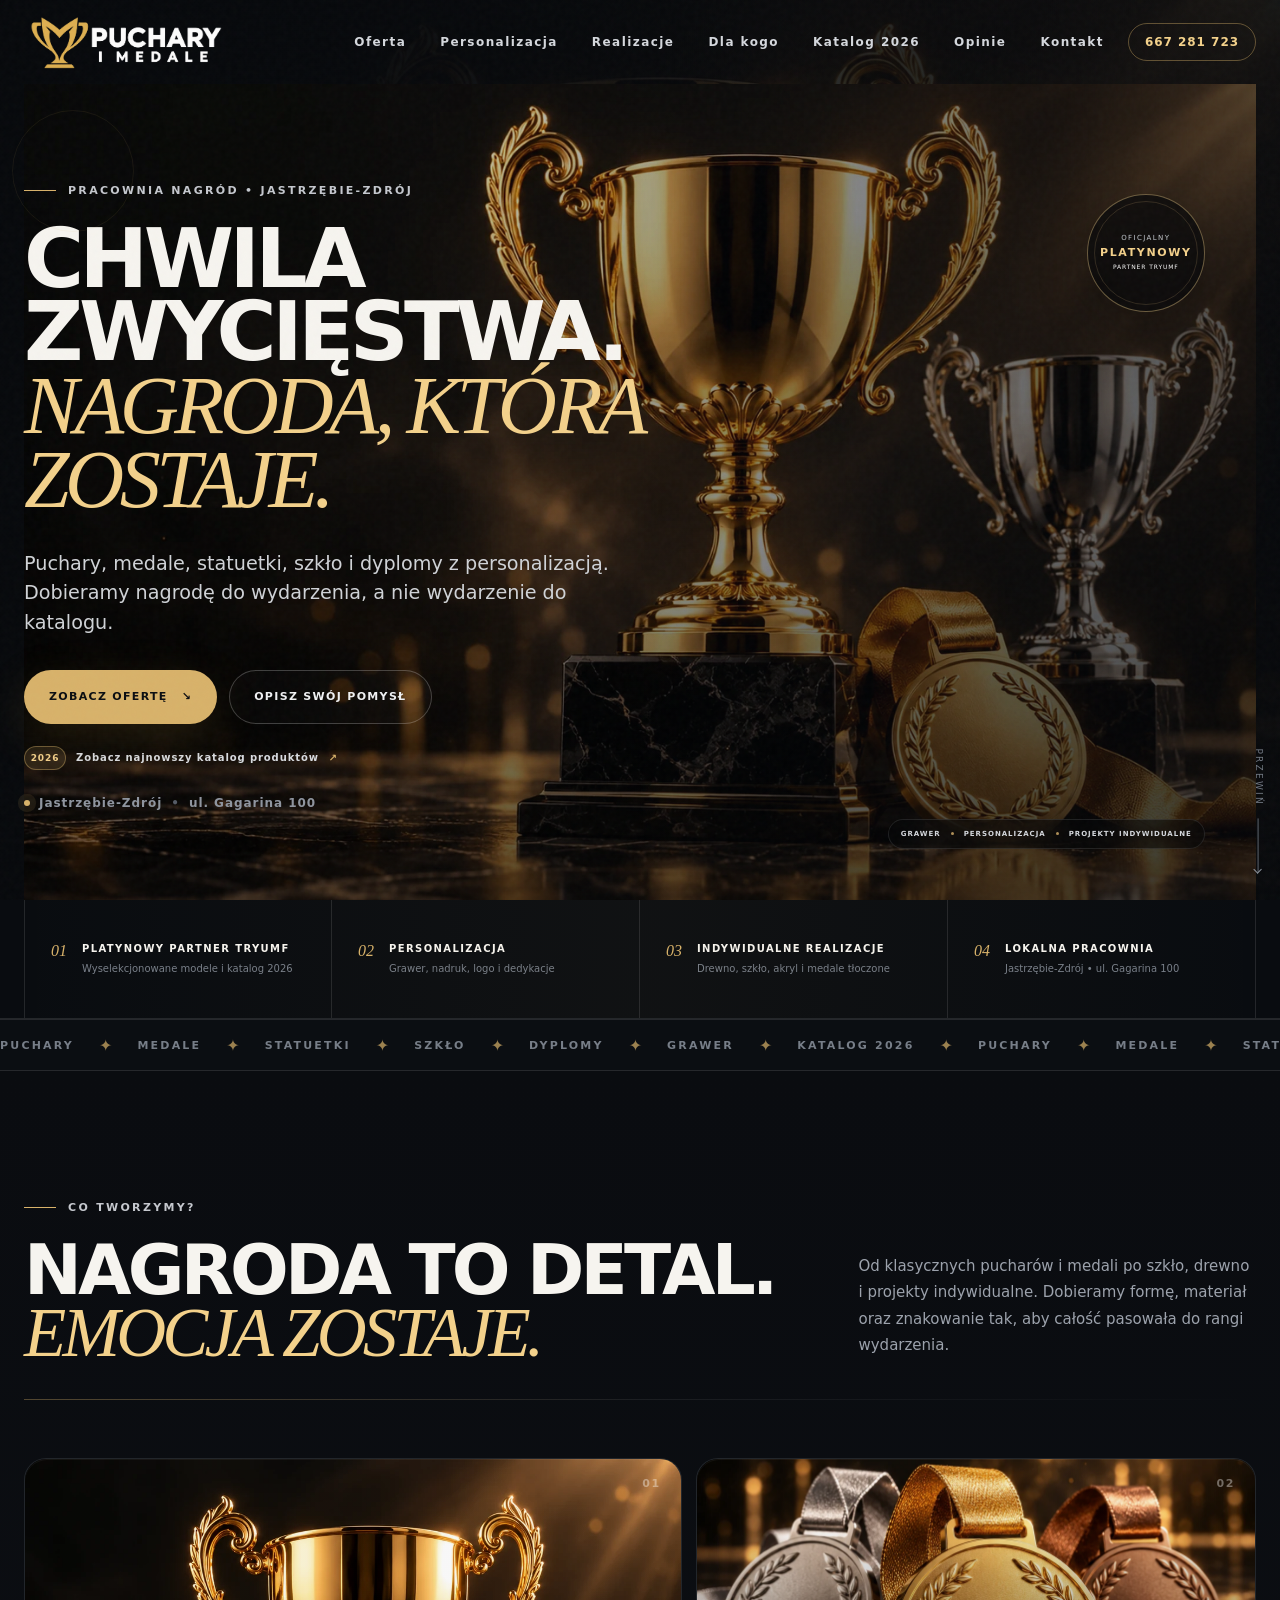
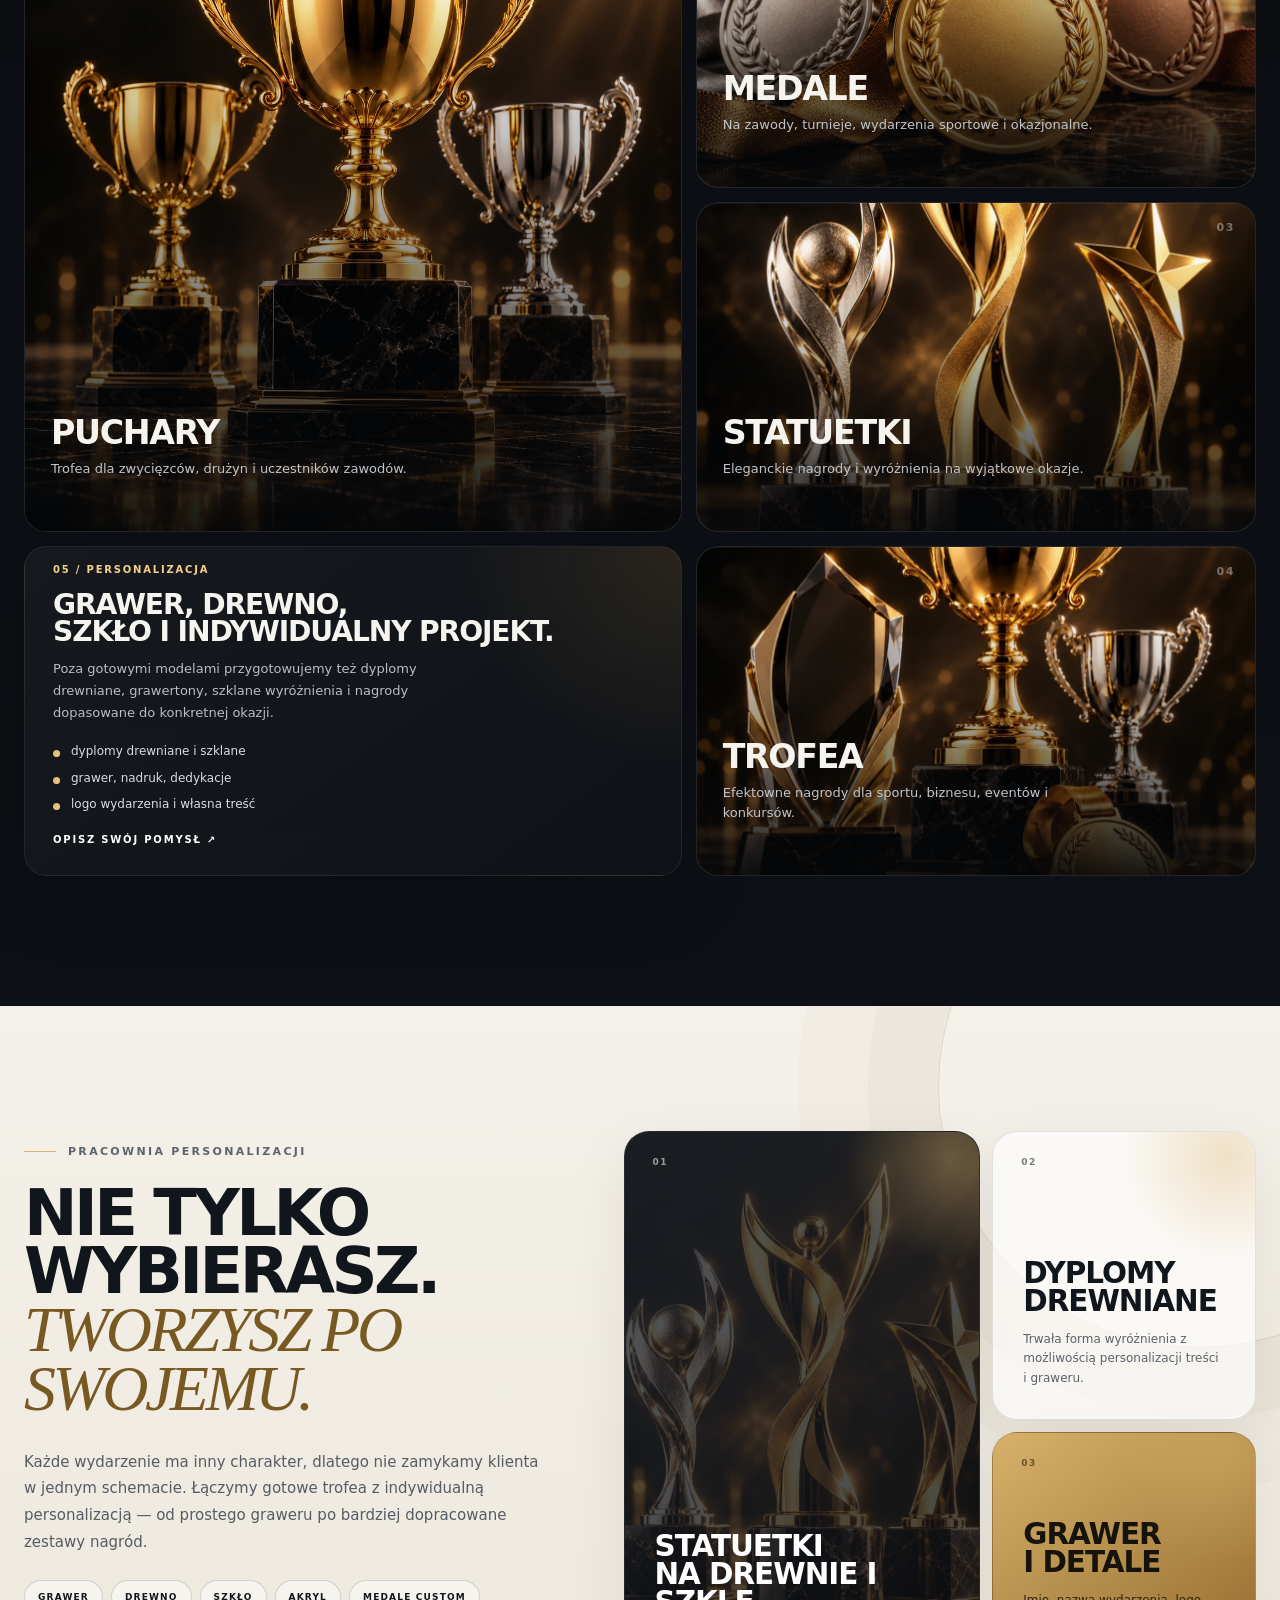
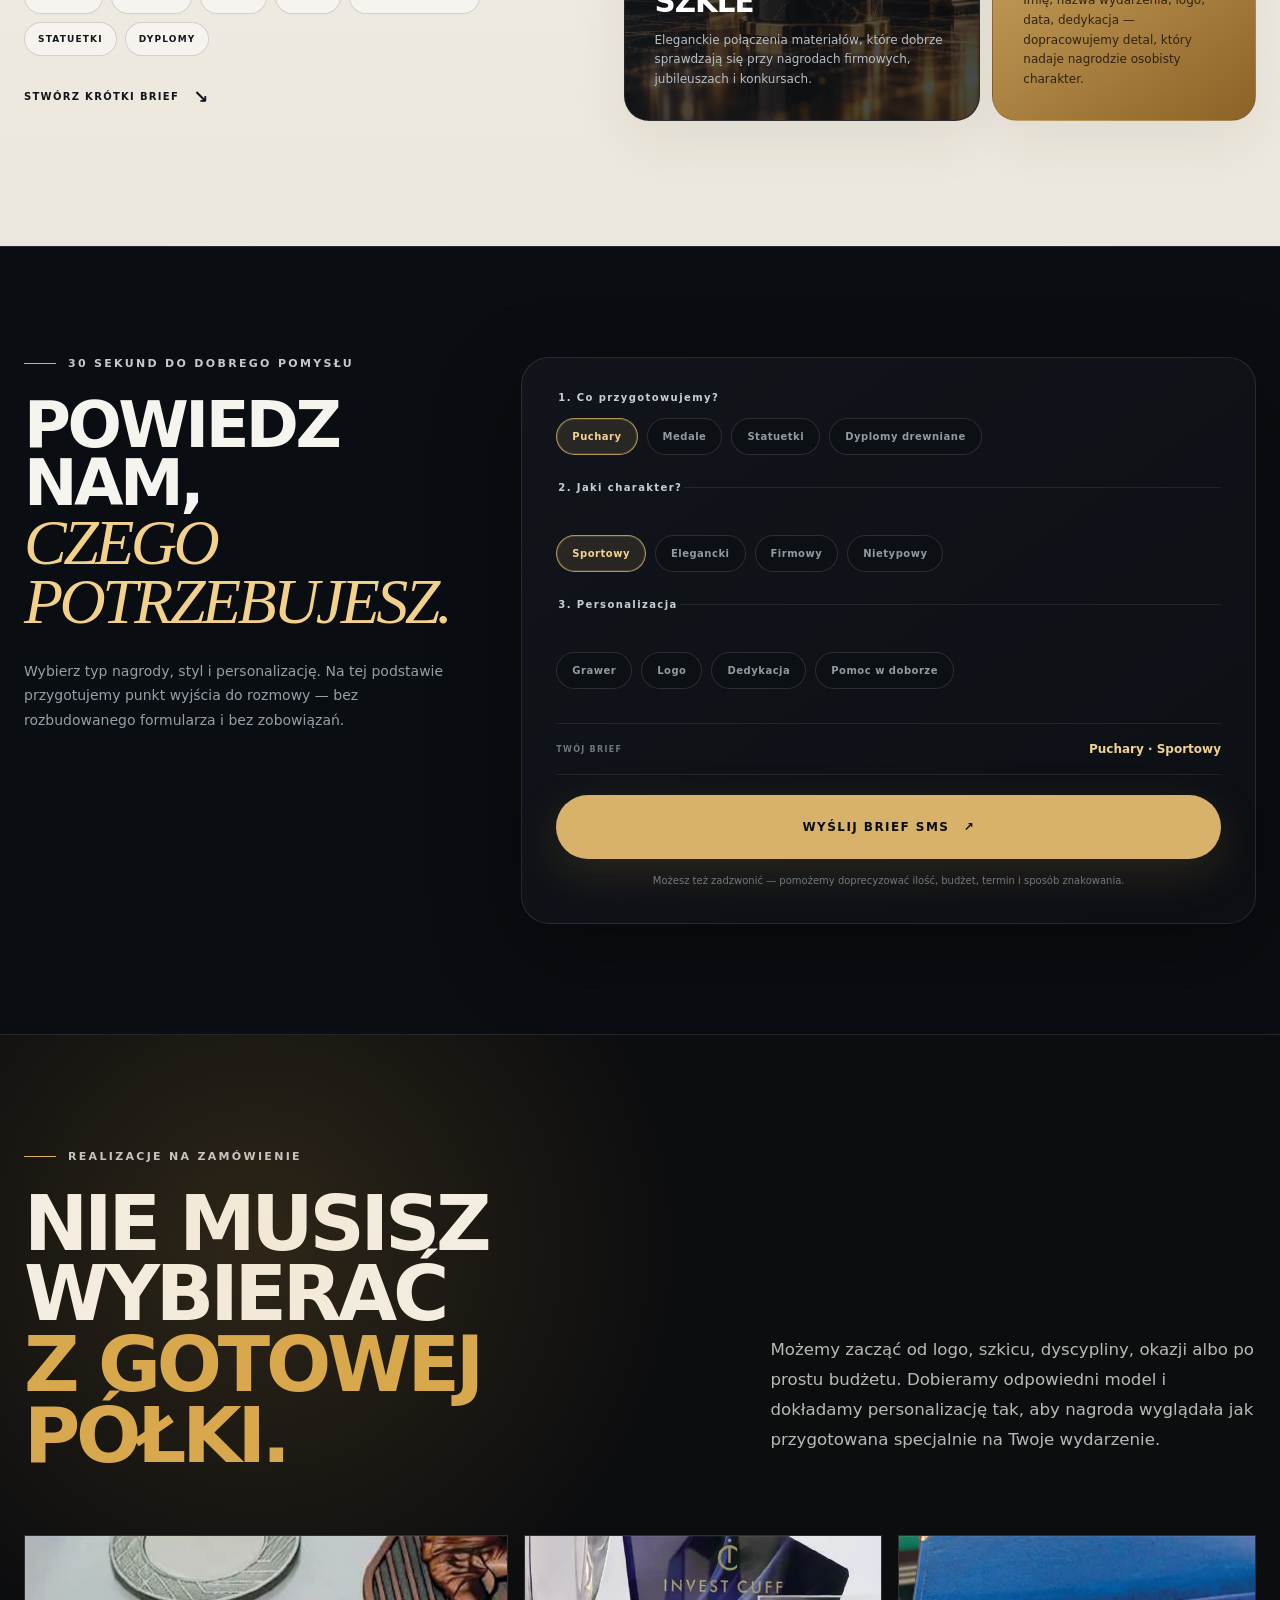
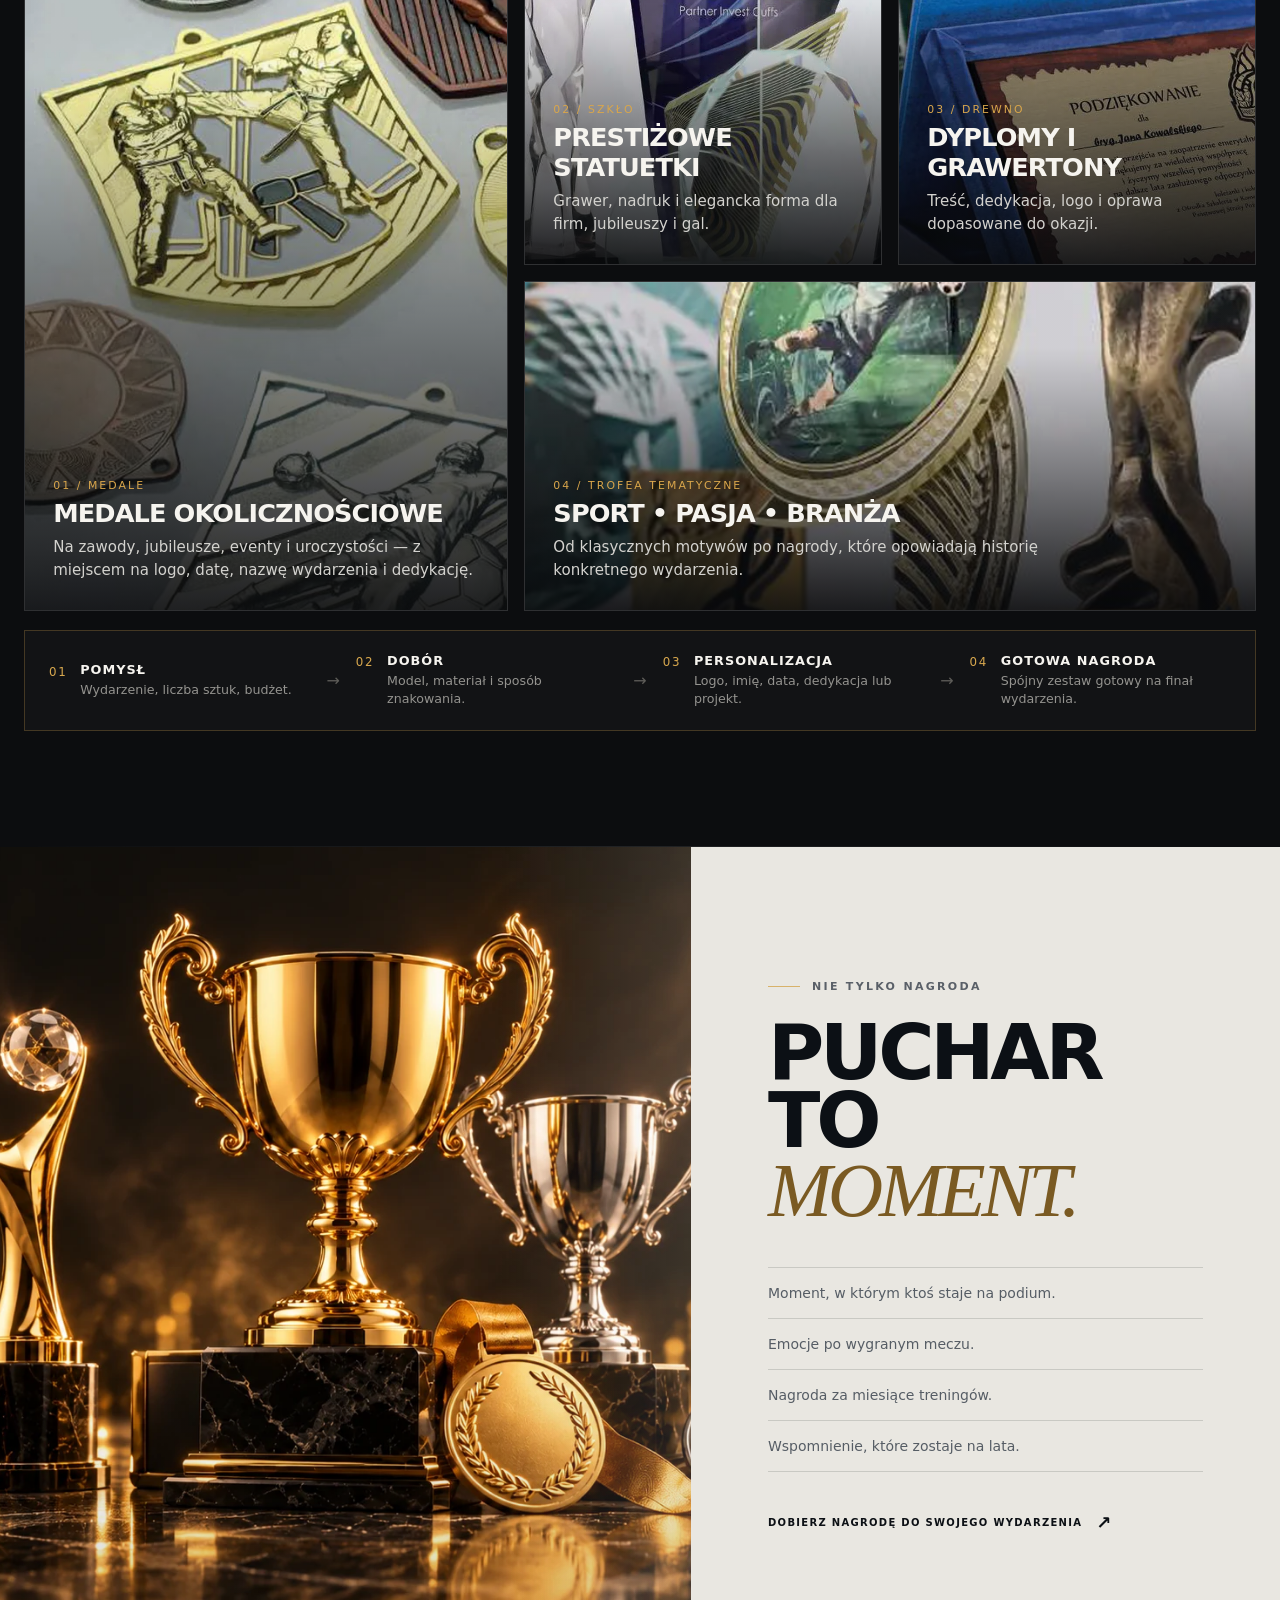
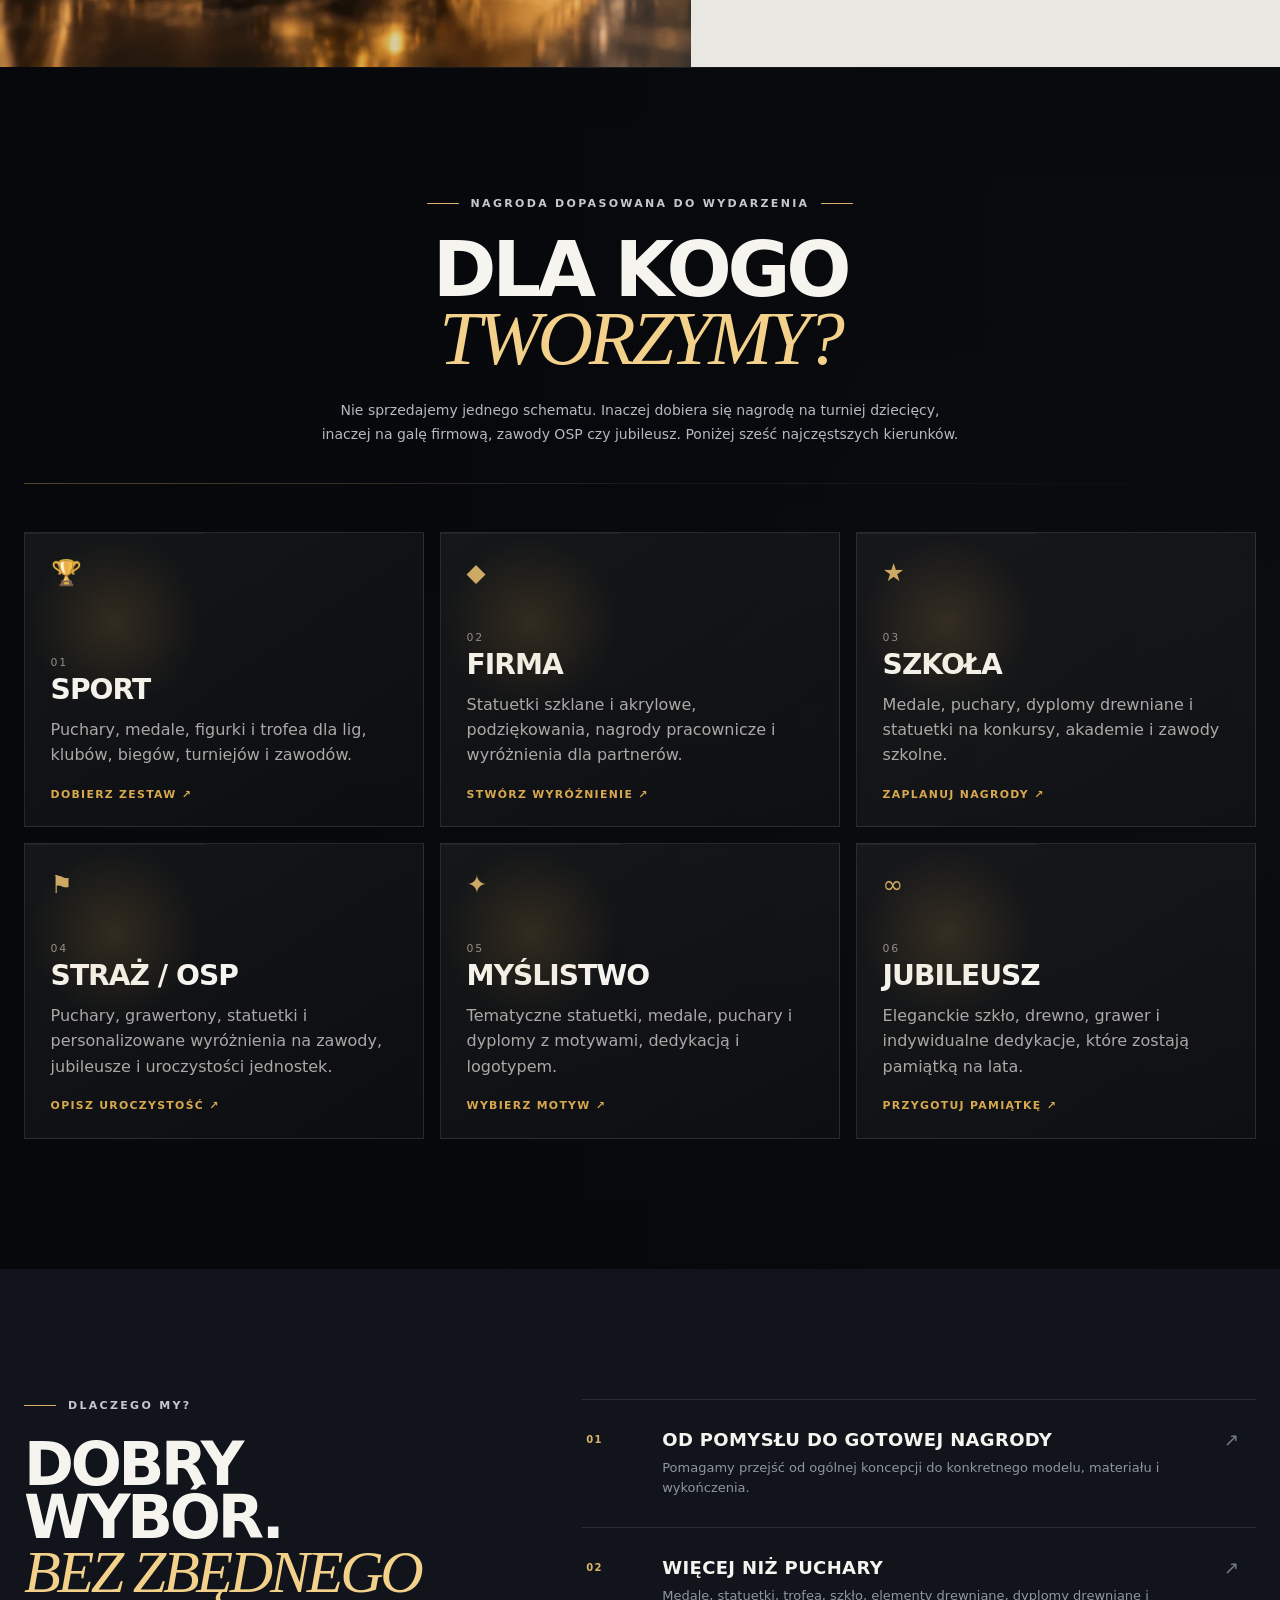
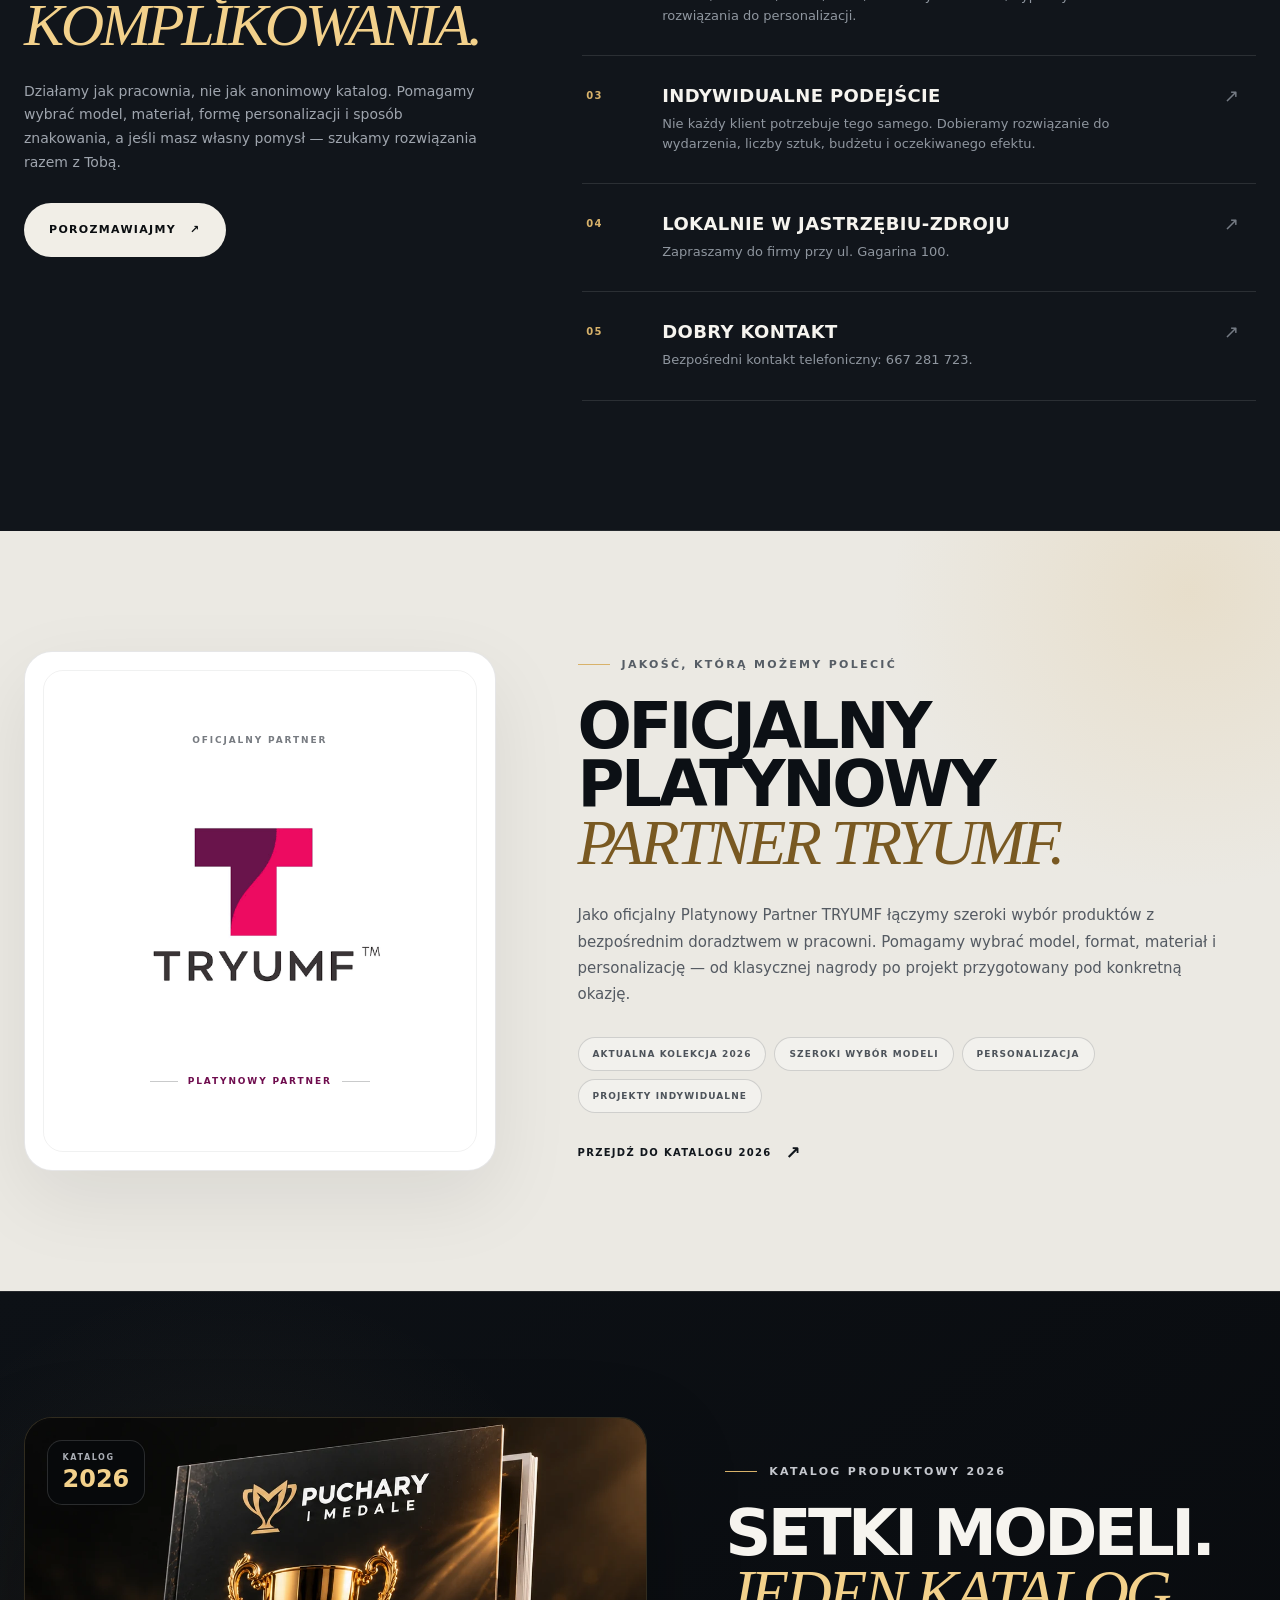
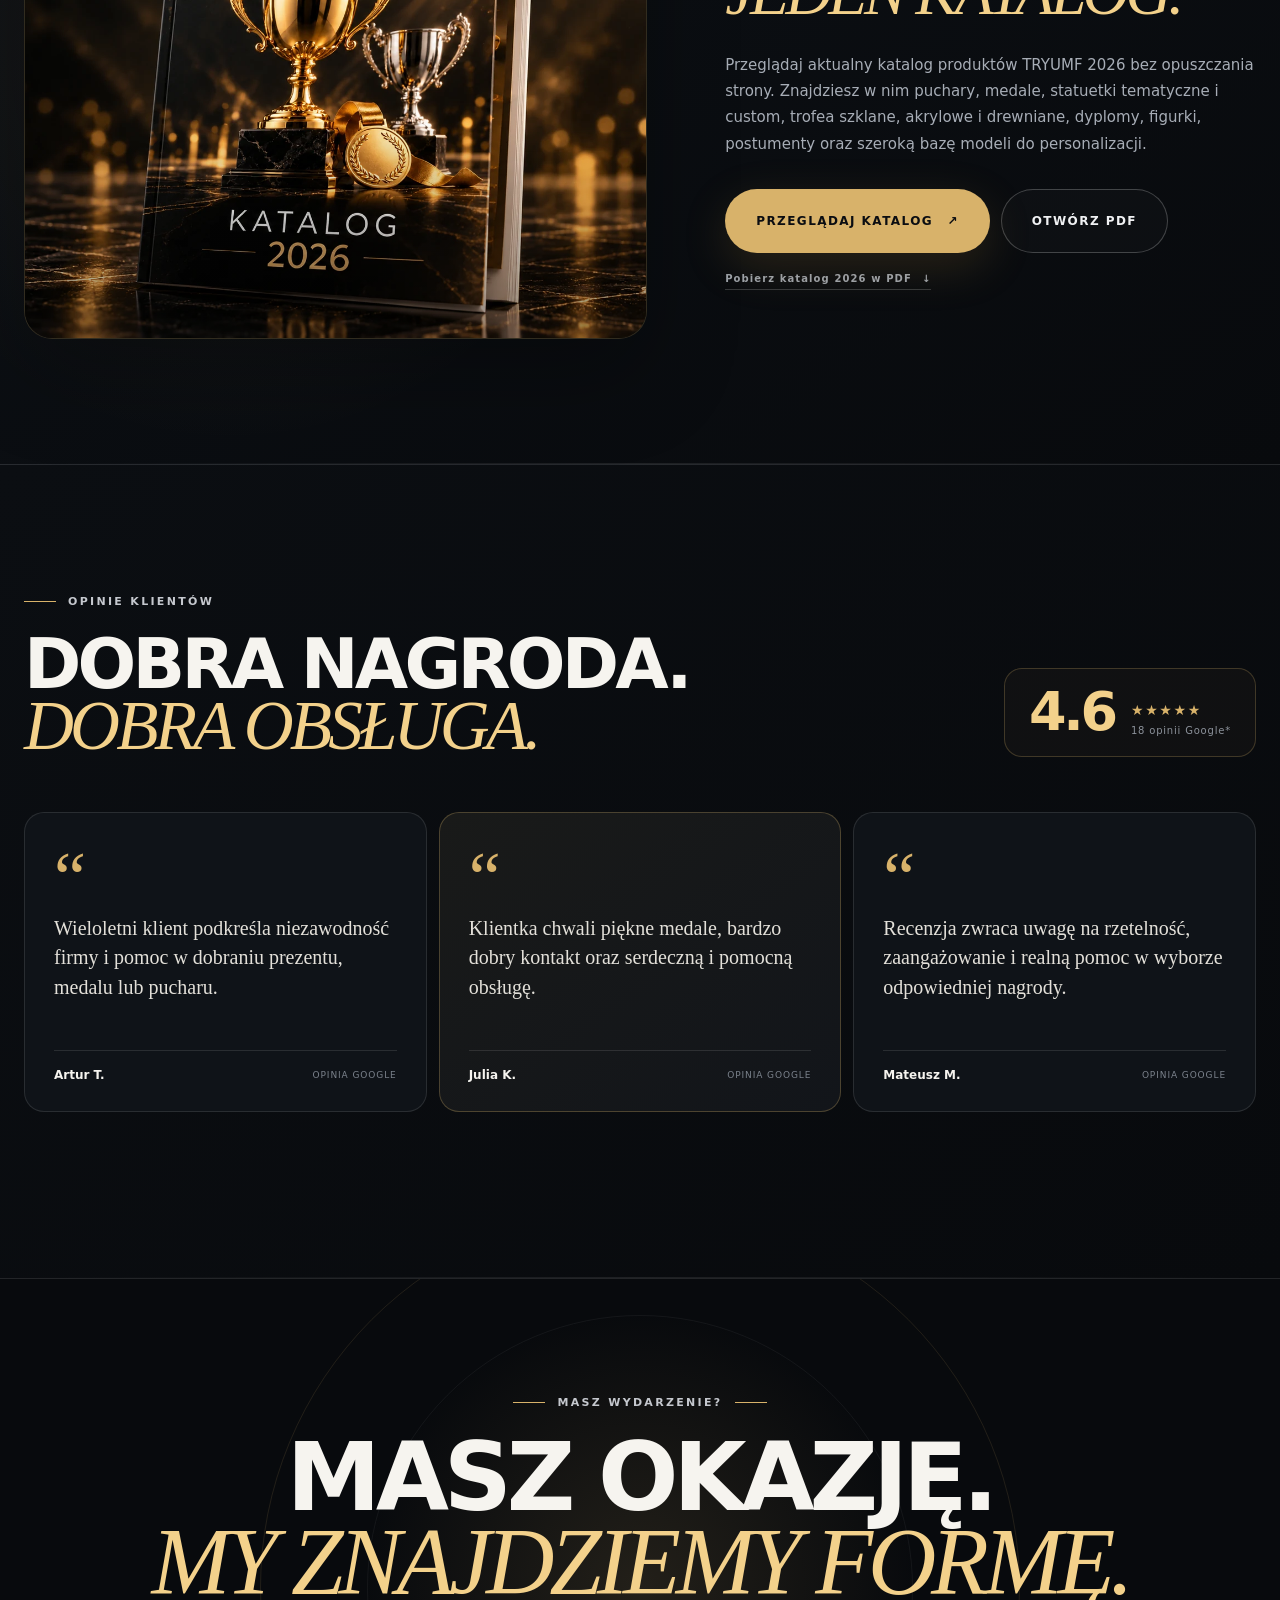
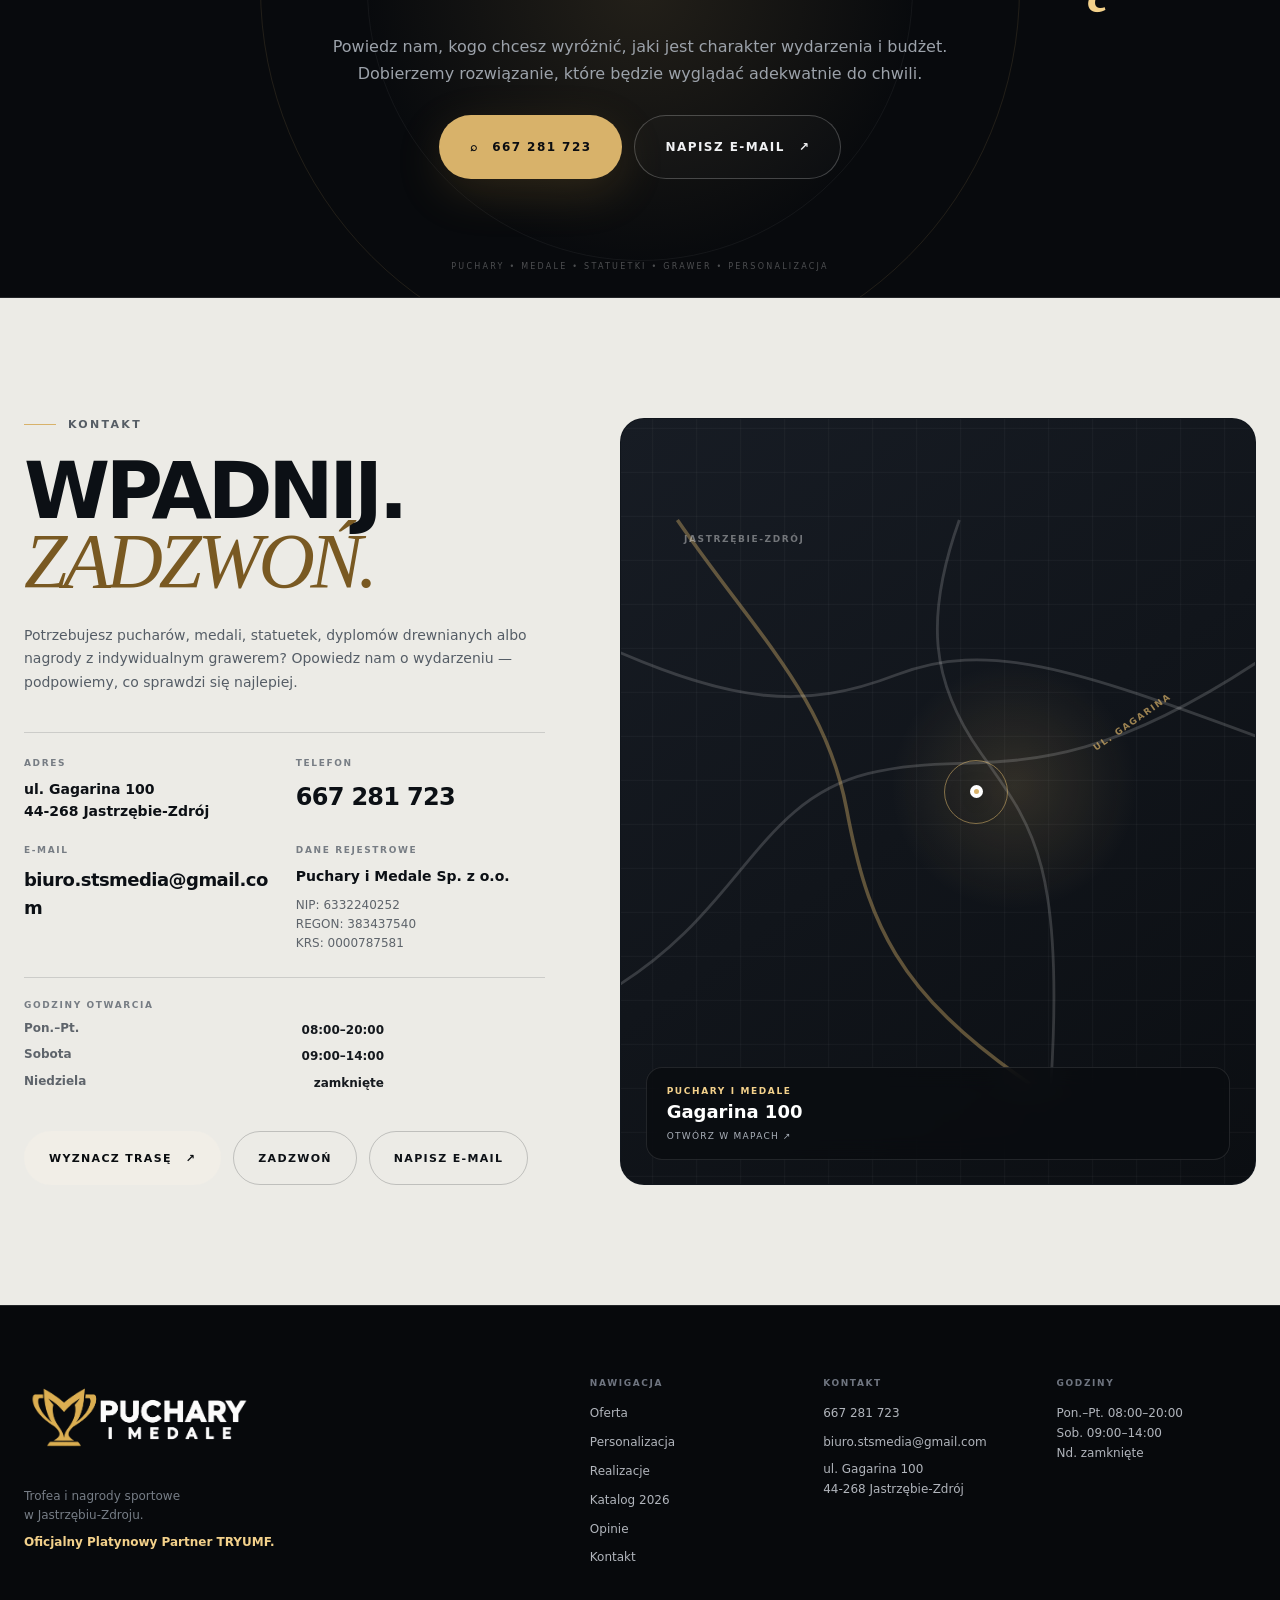
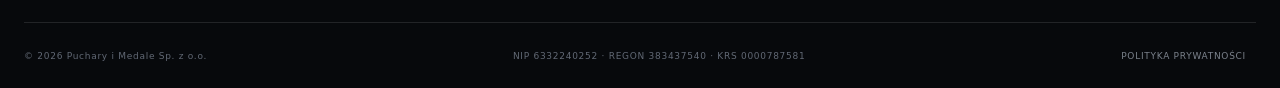
==== commit e8ab8141: "Add files via upload" ====
--- a/index.html
+++ b/index.html
@@ -70,7 +70,7 @@
     <div class="scroll-progress" aria-hidden="true"><span></span></div>
     <div class="header-inner container">
       <a class="brand" href="#top" aria-label="Puchary i Medale — strona główna">
-        <img class="brand-logo" src="assets/brand-logo.webp" alt="Puchary i Medale" width="1100" height="440" decoding="async">
+        <img class="brand-logo" src="assets/brand-logo-transparent.png" alt="Puchary i Medale" width="2172" height="724" decoding="async">
       </a>
 
       <nav class="desktop-nav" aria-label="Główna nawigacja">
@@ -134,7 +134,7 @@
 
     <section class="prestige-rail" aria-label="Najważniejsze informacje o pracowni">
       <div class="container prestige-rail-grid">
-        <div><span>01</span><strong>PLATYNOWY PARTNER TRYUMF</strong><small>Dostęp do szerokiej oferty 2026</small></div>
+        <div><span>01</span><strong>PLATYNOWY PARTNER TRYUMF</strong><small>Wyselekcjonowane modele i katalog 2026</small></div>
         <div><span>02</span><strong>PERSONALIZACJA</strong><small>Grawer, nadruk, logo i dedykacje</small></div>
         <div><span>03</span><strong>INDYWIDUALNE REALIZACJE</strong><small>Drewno, szkło, akryl i medale tłoczone</small></div>
         <div><span>04</span><strong>LOKALNA PRACOWNIA</strong><small>Jastrzębie-Zdrój • ul. Gagarina 100</small></div>
@@ -287,14 +287,14 @@
             <p class="eyebrow"><span></span> REALIZACJE NA ZAMÓWIENIE</p>
             <h2 id="customTitle">NIE MUSISZ WYBIERAĆ<br><em>Z GOTOWEJ PÓŁKI.</em></h2>
           </div>
-          <p>Możemy zacząć od logo, szkicu, dyscypliny, okazji albo po prostu budżetu. Dobieramy bazę z szerokiej oferty TRYUMF i dokładamy personalizację tak, aby nagroda wyglądała jak przygotowana specjalnie na Twoje wydarzenie.</p>
+          <p>Możemy zacząć od logo, szkicu, dyscypliny, okazji albo po prostu budżetu. Dobieramy odpowiedni model i dokładamy personalizację tak, aby nagroda wyglądała jak przygotowana specjalnie na Twoje wydarzenie.</p>
         </div>
 
         <div class="custom-gallery">
           <article class="custom-card custom-card-tall reveal">
             <img src="assets/tryumf-medals.webp" alt="Przykładowe medale i formy medali z oferty TRYUMF" width="640" height="800" loading="lazy" decoding="async">
             <div class="custom-card-shade"></div>
-            <div class="custom-card-copy"><span>01 / MEDALE CUSTOM</span><h3>MEDALE TŁOCZONE</h3><p>Własny kształt, relief, wstążka, logo i detal dopasowany do charakteru wydarzenia.</p></div>
+            <div class="custom-card-copy"><span>01 / MEDALE</span><h3>MEDALE OKOLICZNOŚCIOWE</h3><p>Na zawody, jubileusze, eventy i uroczystości — z miejscem na logo, datę, nazwę wydarzenia i dedykację.</p></div>
           </article>
           <article class="custom-card reveal" data-delay="70">
             <img src="assets/tryumf-glass.webp" alt="Szklane i kryształowe statuetki z oferty TRYUMF" width="640" height="800" loading="lazy" decoding="async">
@@ -405,7 +405,7 @@
           <p class="eyebrow"><span></span> JAKOŚĆ, KTÓRĄ MOŻEMY POLECIĆ</p>
           <h2 id="partnerTitle">OFICJALNY PLATYNOWY<br><em>PARTNER TRYUMF.</em></h2>
           <p>Jako oficjalny Platynowy Partner TRYUMF łączymy szeroki wybór produktów z bezpośrednim doradztwem w pracowni. Pomagamy wybrać model, format, materiał i personalizację — od klasycznej nagrody po projekt przygotowany pod konkretną okazję.</p>
-          <div class="partner-points" aria-label="Korzyści partnerstwa"><span>AKTUALNA KOLEKCJA 2026</span><span>PEŁNA OFERTA TRYUMF</span><span>PERSONALIZACJA</span><span>PROJEKTY INDYWIDUALNE</span></div>
+          <div class="partner-points" aria-label="Korzyści partnerstwa"><span>AKTUALNA KOLEKCJA 2026</span><span>SZEROKI WYBÓR MODELI</span><span>PERSONALIZACJA</span><span>PROJEKTY INDYWIDUALNE</span></div>
           <a class="text-link partner-link" href="#katalog">PRZEJDŹ DO KATALOGU 2026 <span>↗</span></a>
         </div>
       </div>
@@ -506,7 +506,7 @@
   <footer class="footer">
     <div class="container footer-top">
       <div class="footer-brand">
-        <a class="brand brand-footer" href="#top"><img class="brand-logo" src="assets/brand-logo.webp" alt="Puchary i Medale" width="1100" height="440" loading="lazy" decoding="async"></a>
+        <a class="brand brand-footer" href="#top"><img class="brand-logo" src="assets/brand-logo-transparent.png" alt="Puchary i Medale" width="2172" height="724" loading="lazy" decoding="async"></a>
         <p>Trofea i nagrody sportowe<br>w Jastrzębiu-Zdroju.<br><span class="footer-partner">Oficjalny Platynowy Partner TRYUMF.</span></p>
       </div>
       <div class="footer-columns">
--- a/styles.css
+++ b/styles.css
@@ -294,3 +294,59 @@
 @media(max-width:820px){.hero-partner-seal{width:94px;right:14px;top:14px}.prestige-rail-grid>div{min-height:98px;padding:20px}.section-heading:after{margin-top:26px}.big-cta:after{display:none}}
 @media(max-width:620px){.hero-copy:after{display:none}.hero-partner-seal{width:82px;right:12px;top:12px}.hero-partner-seal small{font-size:6px}.hero-partner-seal strong{font-size:9px}.hero-partner-seal span{font-size:5px}.hero-photo-badge{padding-right:10px}.hero-photo-badge strong{white-space:normal;text-align:right;max-width:120px}.prestige-rail-grid{grid-template-columns:1fr 1fr}.prestige-rail-grid>div{min-height:112px;padding:18px 14px;grid-template-columns:1fr}.prestige-rail-grid span{grid-row:auto;font-size:13px;margin-bottom:10px}.prestige-rail-grid strong{font-size:8px}.prestige-rail-grid small{font-size:8px}.prestige-rail-grid>div:nth-child(odd){border-left:0}.prestige-rail-grid>div:first-child{border-left:0}.site-header.scrolled .header-inner{height:70px}}
 @media(prefers-reduced-motion:reduce){.hero-photo-frame:after{animation:none}.btn-gold:before{display:none}.category-card,.category-note,.occasion-card,.custom-card,.review-card{transition:none!important}}
+
+
+/* --- Final polish: transparent logo + full background hero --- */
+.brand-logo{mix-blend-mode:normal;display:block}
+
+.hero{background:linear-gradient(90deg,rgba(6,8,11,.94) 0%,rgba(6,8,11,.86) 34%,rgba(6,8,11,.62) 56%,rgba(6,8,11,.74) 100%),linear-gradient(180deg,rgba(7,9,12,.24) 0%,rgba(7,9,12,.32) 50%,rgba(7,9,12,.82) 100%),url("assets/hero-showcase.webp") center right/cover no-repeat,#080a0d}
+.hero:before{background:linear-gradient(90deg,rgba(7,9,12,.92) 0%,rgba(7,9,12,.72) 38%,rgba(7,9,12,.48) 62%,rgba(7,9,12,.7) 100%)}
+.hero-grid{grid-template-columns:minmax(0,1fr);gap:0;min-height:calc(100svh - var(--header));padding-block:22px 34px}
+.hero-copy{max-width:min(780px,100%);padding-block:56px 34px}
+.hero-copy:after{left:-12px;top:-18px}
+.hero h1{max-width:760px}
+.hero-lead{max-width:620px}
+.hero-art{position:absolute;inset:0;height:auto;z-index:1;pointer-events:none}
+.hero-art:after,.hero-photo-frame:before,.hero-photo-frame:after,.hero-photo-badge{display:none!important}
+.hero-photo-frame{position:absolute;inset:0;width:100%;max-width:none;height:100%;max-height:none;border:0;border-radius:0;box-shadow:none;background:transparent}
+.hero-photo,.hero-photo-shade{position:absolute;inset:0;width:100%;height:100%}
+.hero-photo{object-position:75% 52%;transform:none!important;filter:none!important}
+.hero-photo-shade{background:linear-gradient(90deg,rgba(7,9,12,.1) 0%,rgba(7,9,12,.12) 26%,rgba(7,9,12,.54) 68%,rgba(7,9,12,.8) 100%),linear-gradient(180deg,rgba(0,0,0,.08),rgba(0,0,0,.24) 56%,rgba(0,0,0,.72) 100%);opacity:.84}
+.hero-partner-seal{right:clamp(18px,4vw,64px);top:calc(var(--header) + 26px)}
+.hero-specs{left:auto;right:clamp(18px,4vw,64px);bottom:clamp(26px,4vw,54px);top:auto}
+.hero-scroll{z-index:6}
+
+@media(max-width:1100px){
+  .hero-grid{padding-block:14px 28px}
+  .hero-copy{padding-block:38px 26px;max-width:680px}
+  .hero-photo{object-position:71% 50%}
+}
+
+@media(max-width:820px){
+  .hero-grid{padding-top:6px;padding-bottom:28px;min-height:calc(100svh - var(--header))}
+  .hero-copy{padding-top:14px;padding-bottom:18px;max-width:100%}
+  .hero h1{max-width:520px}
+  .hero-lead{max-width:100%;margin:18px 0 24px}
+  .hero-photo{object-position:70% 50%}
+  .hero-photo-shade{background:linear-gradient(180deg,rgba(7,9,12,.24),rgba(7,9,12,.24) 26%,rgba(7,9,12,.58) 68%,rgba(7,9,12,.86) 100%),linear-gradient(90deg,rgba(7,9,12,.48),rgba(7,9,12,.2) 42%,rgba(7,9,12,.56) 100%)}
+  .hero-partner-seal{top:auto;bottom:118px;right:14px;width:86px}
+  .hero-specs{display:none}
+}
+
+@media(max-width:620px){
+  .brand-logo{width:162px;max-height:none}
+  .hero{padding-top:var(--header)}
+  .hero-grid{padding-top:2px;padding-bottom:24px}
+  .hero-copy{padding-top:2px;padding-bottom:10px}
+  .eyebrow{margin-bottom:16px}
+  .hero h1{font-size:clamp(41px,12.6vw,58px);line-height:.9}
+  .hero-lead{font-size:15px;line-height:1.5;margin:16px 0 22px}
+  .hero-cta{grid-template-columns:1fr 1fr}
+  .hero-location{margin-top:16px;gap:8px;row-gap:6px}
+  .hero-partner-seal{bottom:112px;right:12px;width:78px}
+}
+
+
+/* Mobile tile cleanup */
+@media(max-width:820px){.category-note{order:5}.category-grid{grid-auto-rows:minmax(300px,auto)}.category-note-inner{justify-content:flex-start}.category-note h3{font-size:clamp(26px,7vw,34px);line-height:1.02}.category-note p{font-size:12px;line-height:1.65}.category-note ul{margin-top:14px;gap:6px}.category-note-link{margin-top:16px}}
+@media(max-width:620px){.category-grid{grid-auto-rows:auto;gap:12px}.category-card{min-height:330px}.category-note{min-height:unset}.category-note-inner{padding:22px 18px}.category-note h3{font-size:22px}.category-note p,.category-note li{font-size:11px}.category-note-link{font-size:9px;letter-spacing:.15em}.category-card:nth-child(5){order:4}.category-note{order:5}}
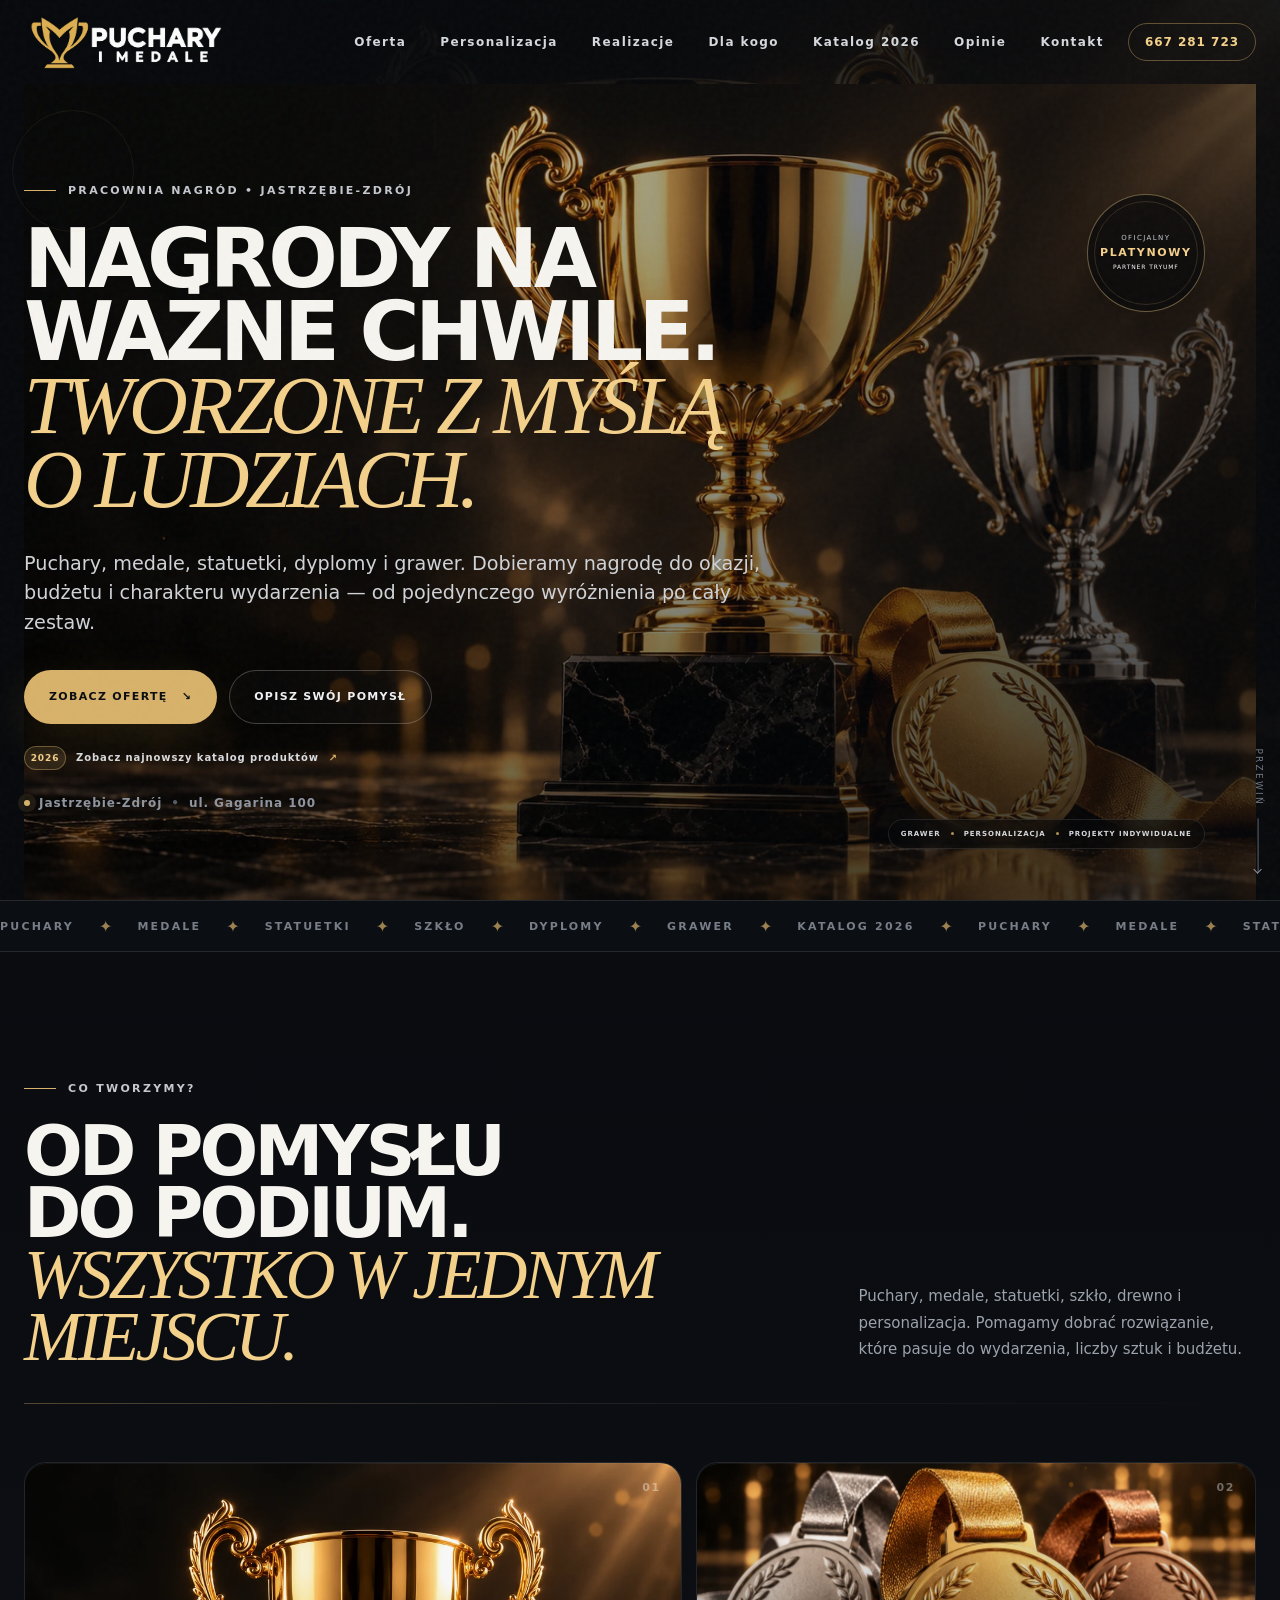
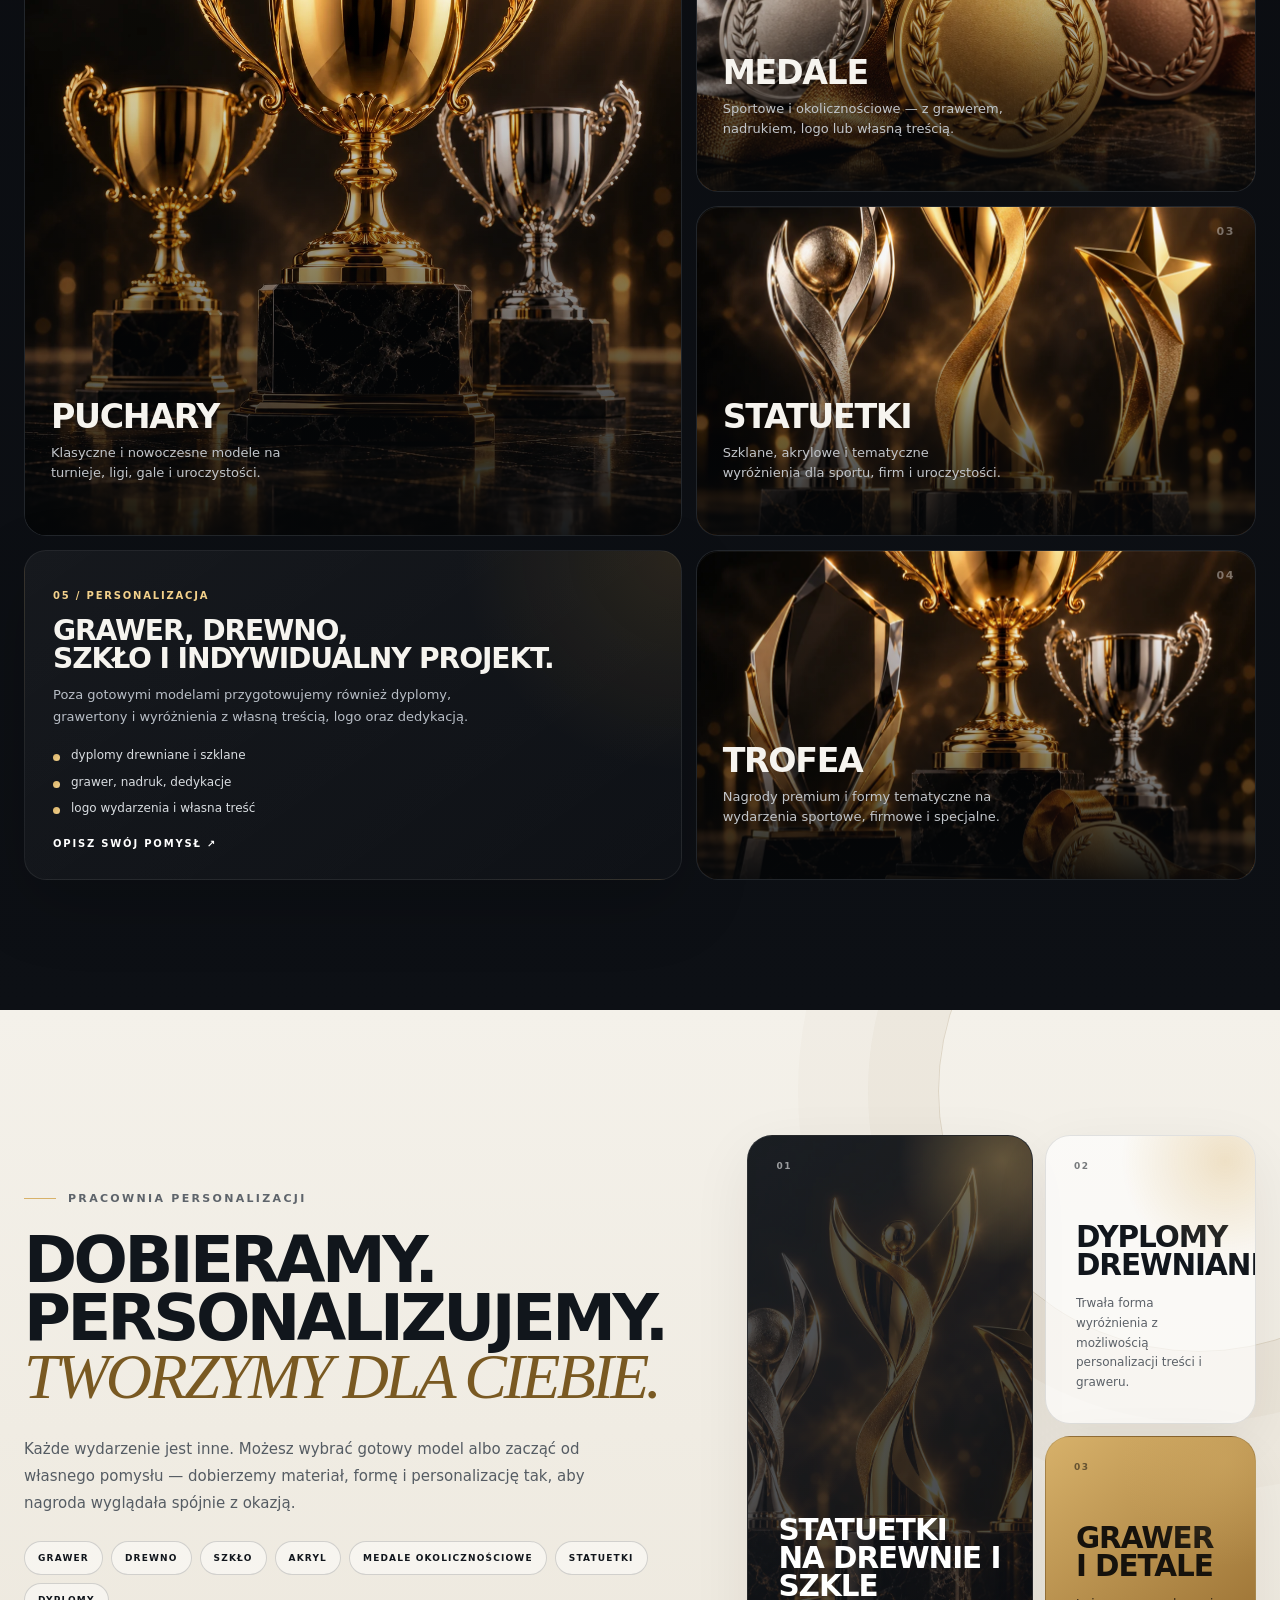
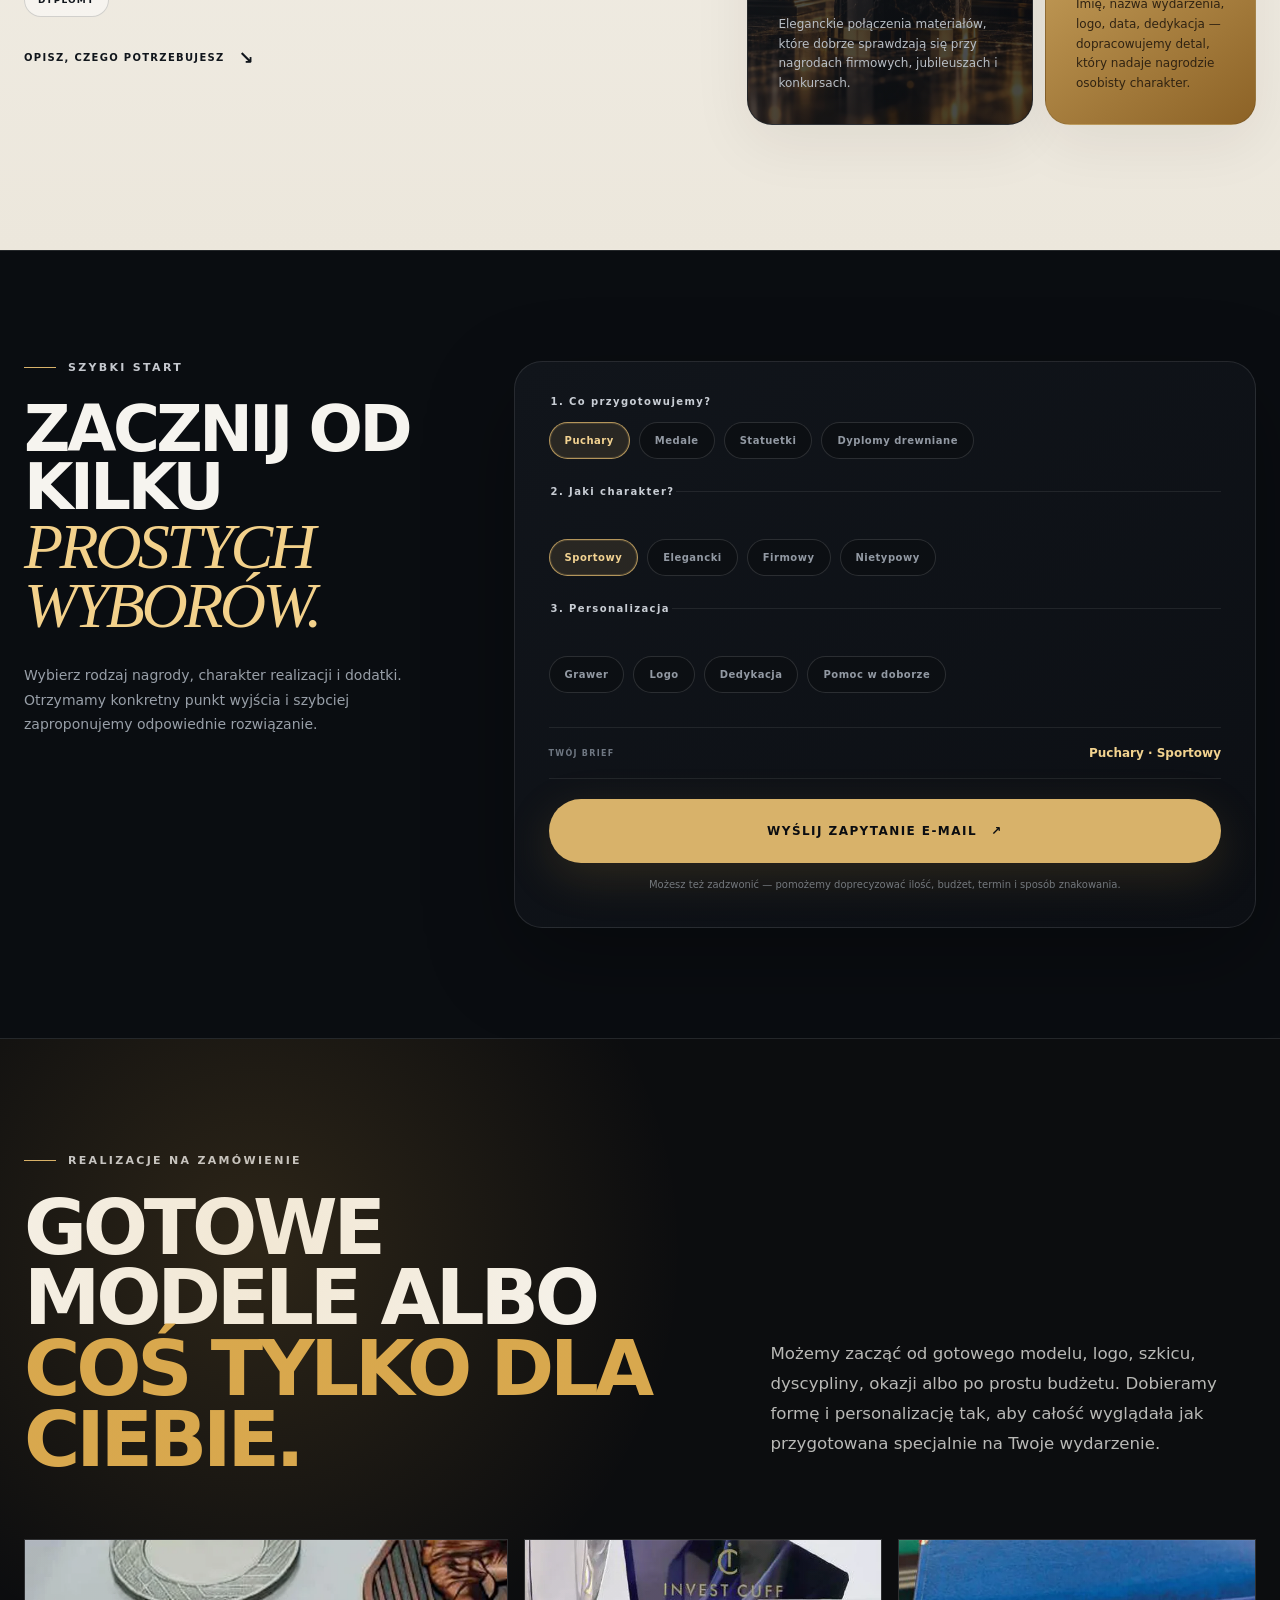
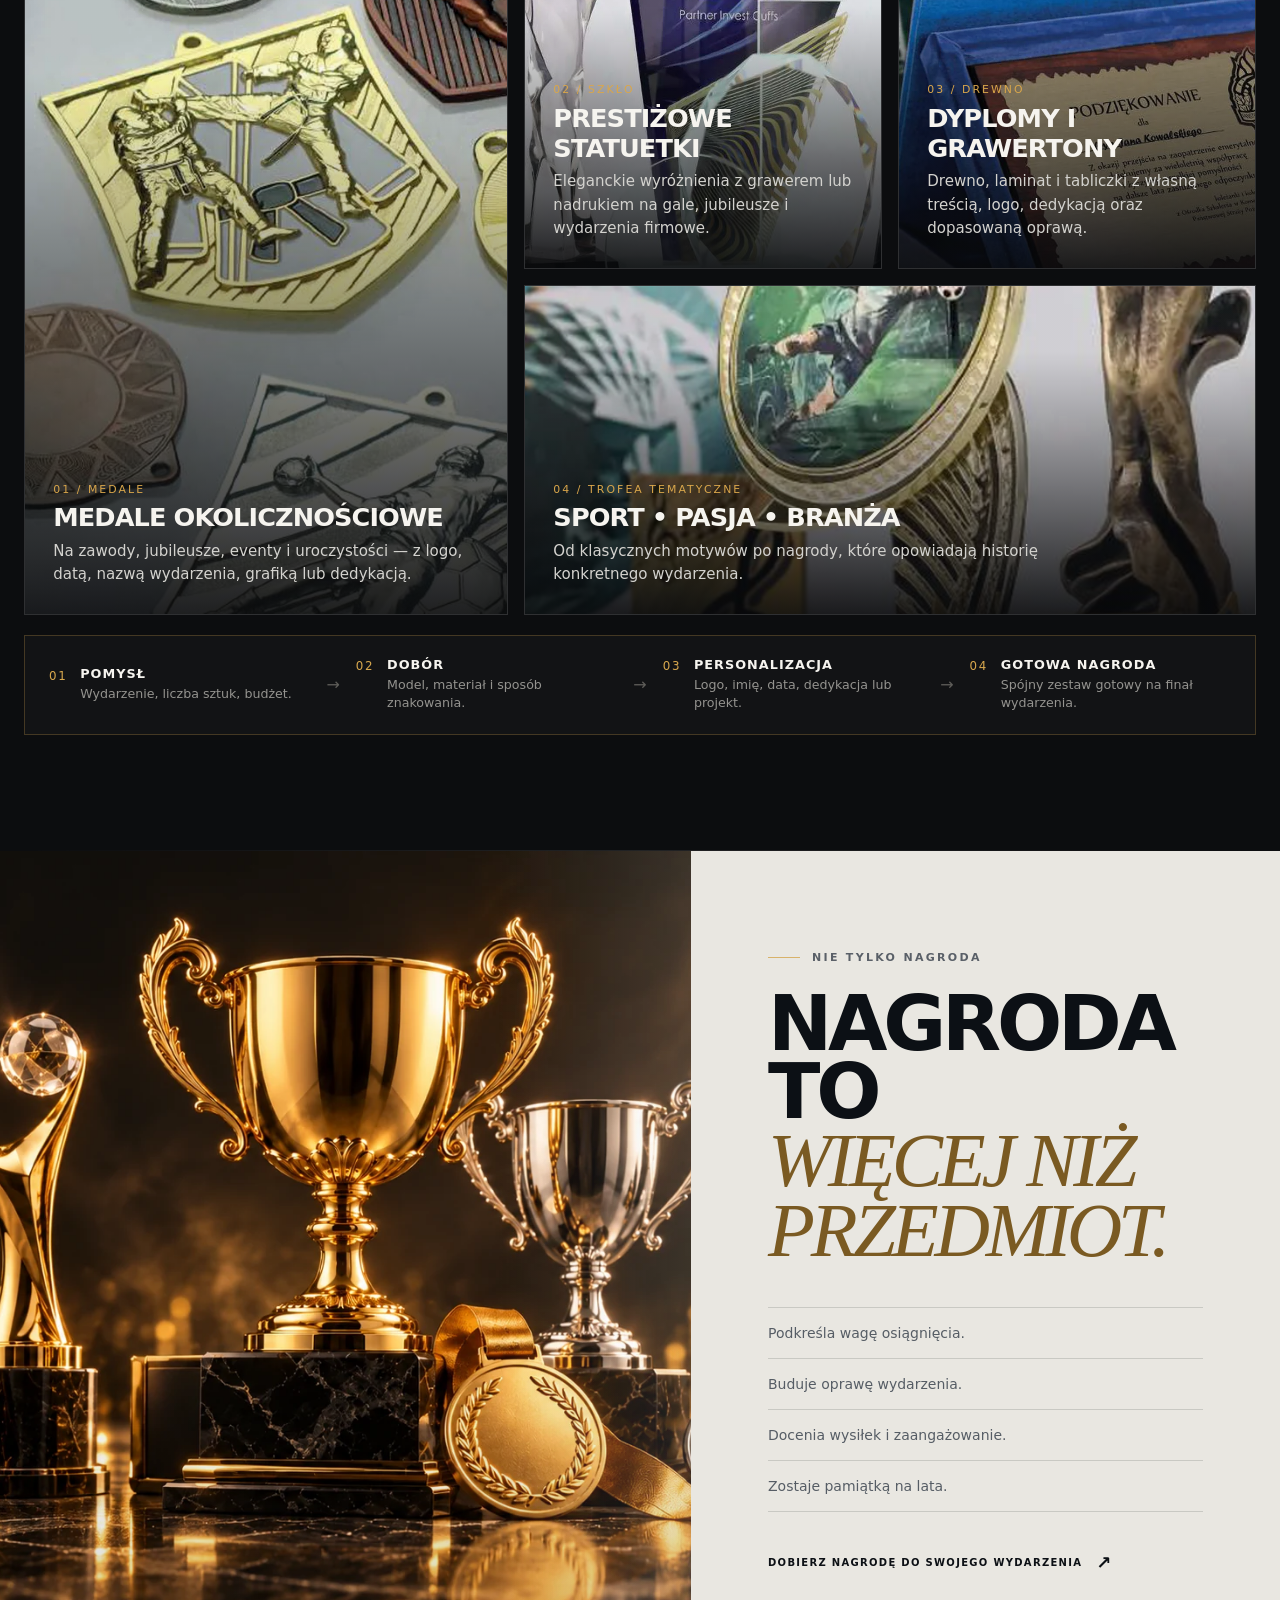
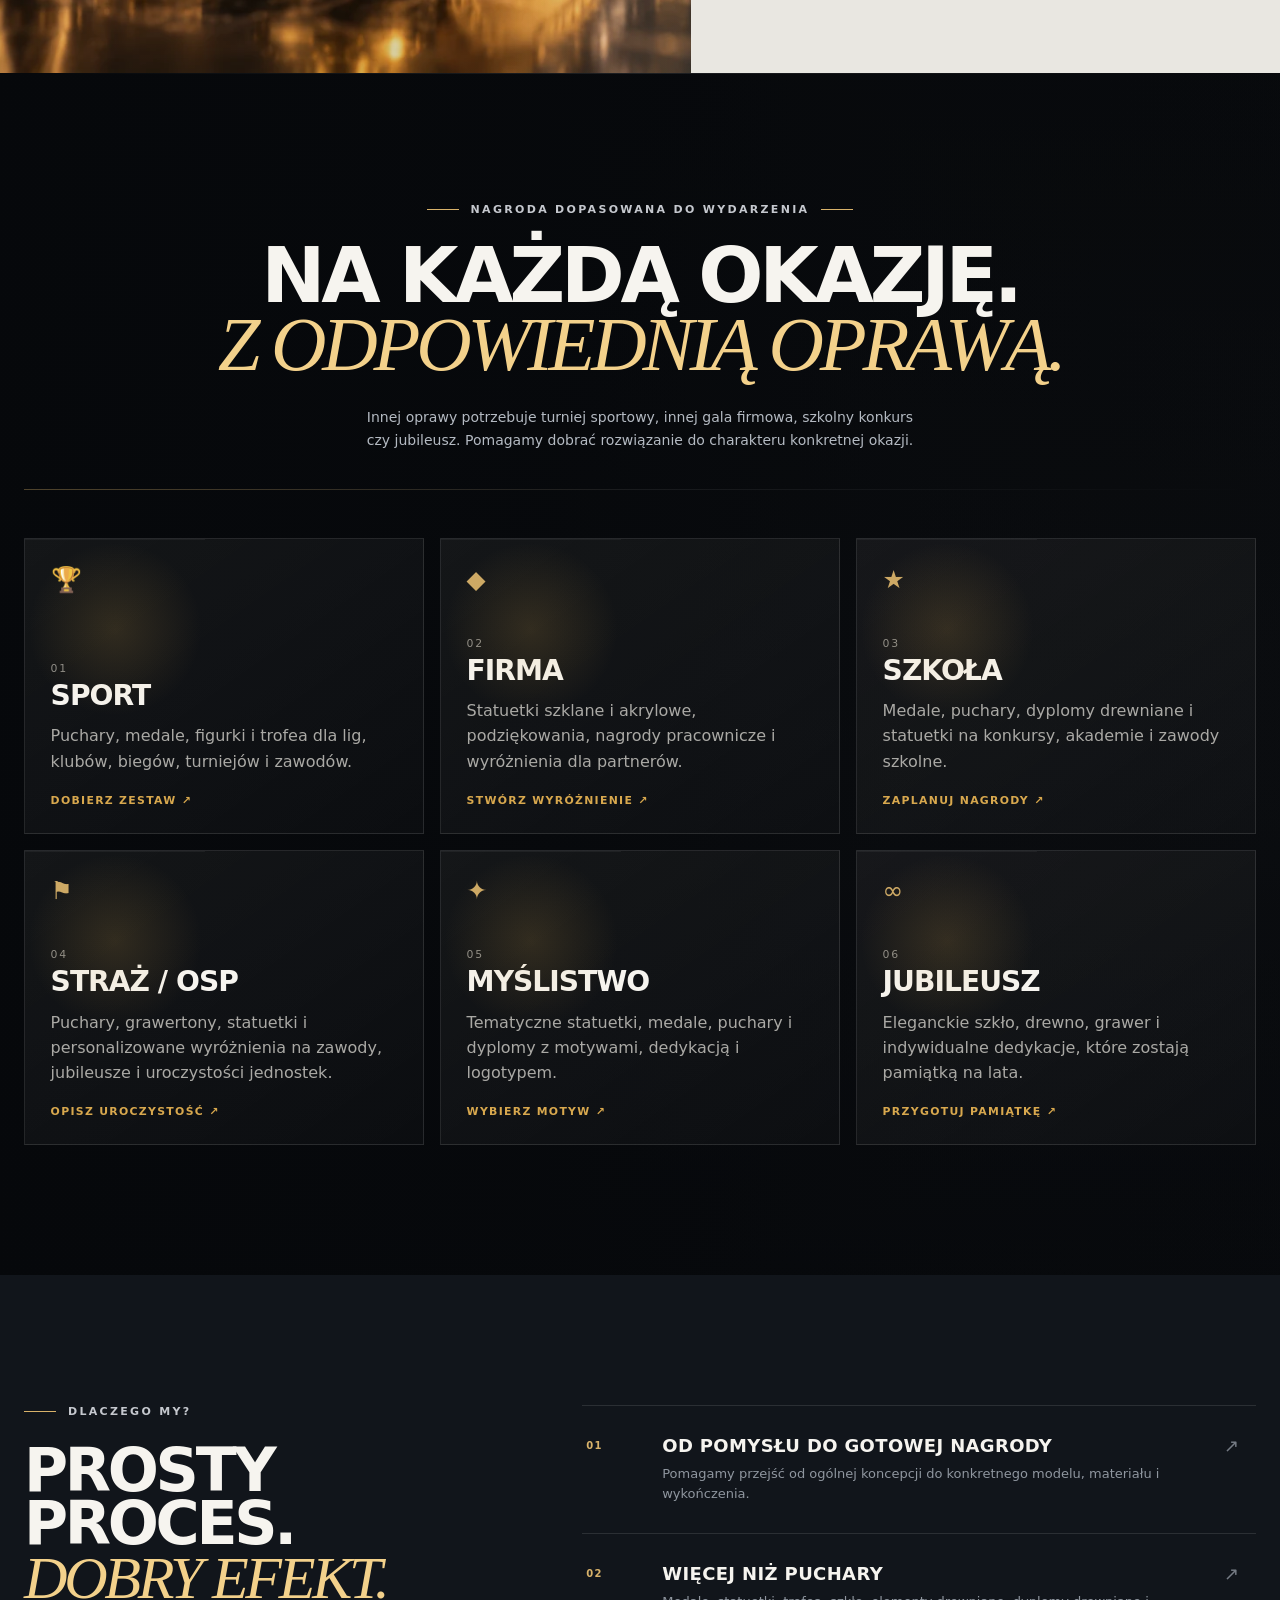
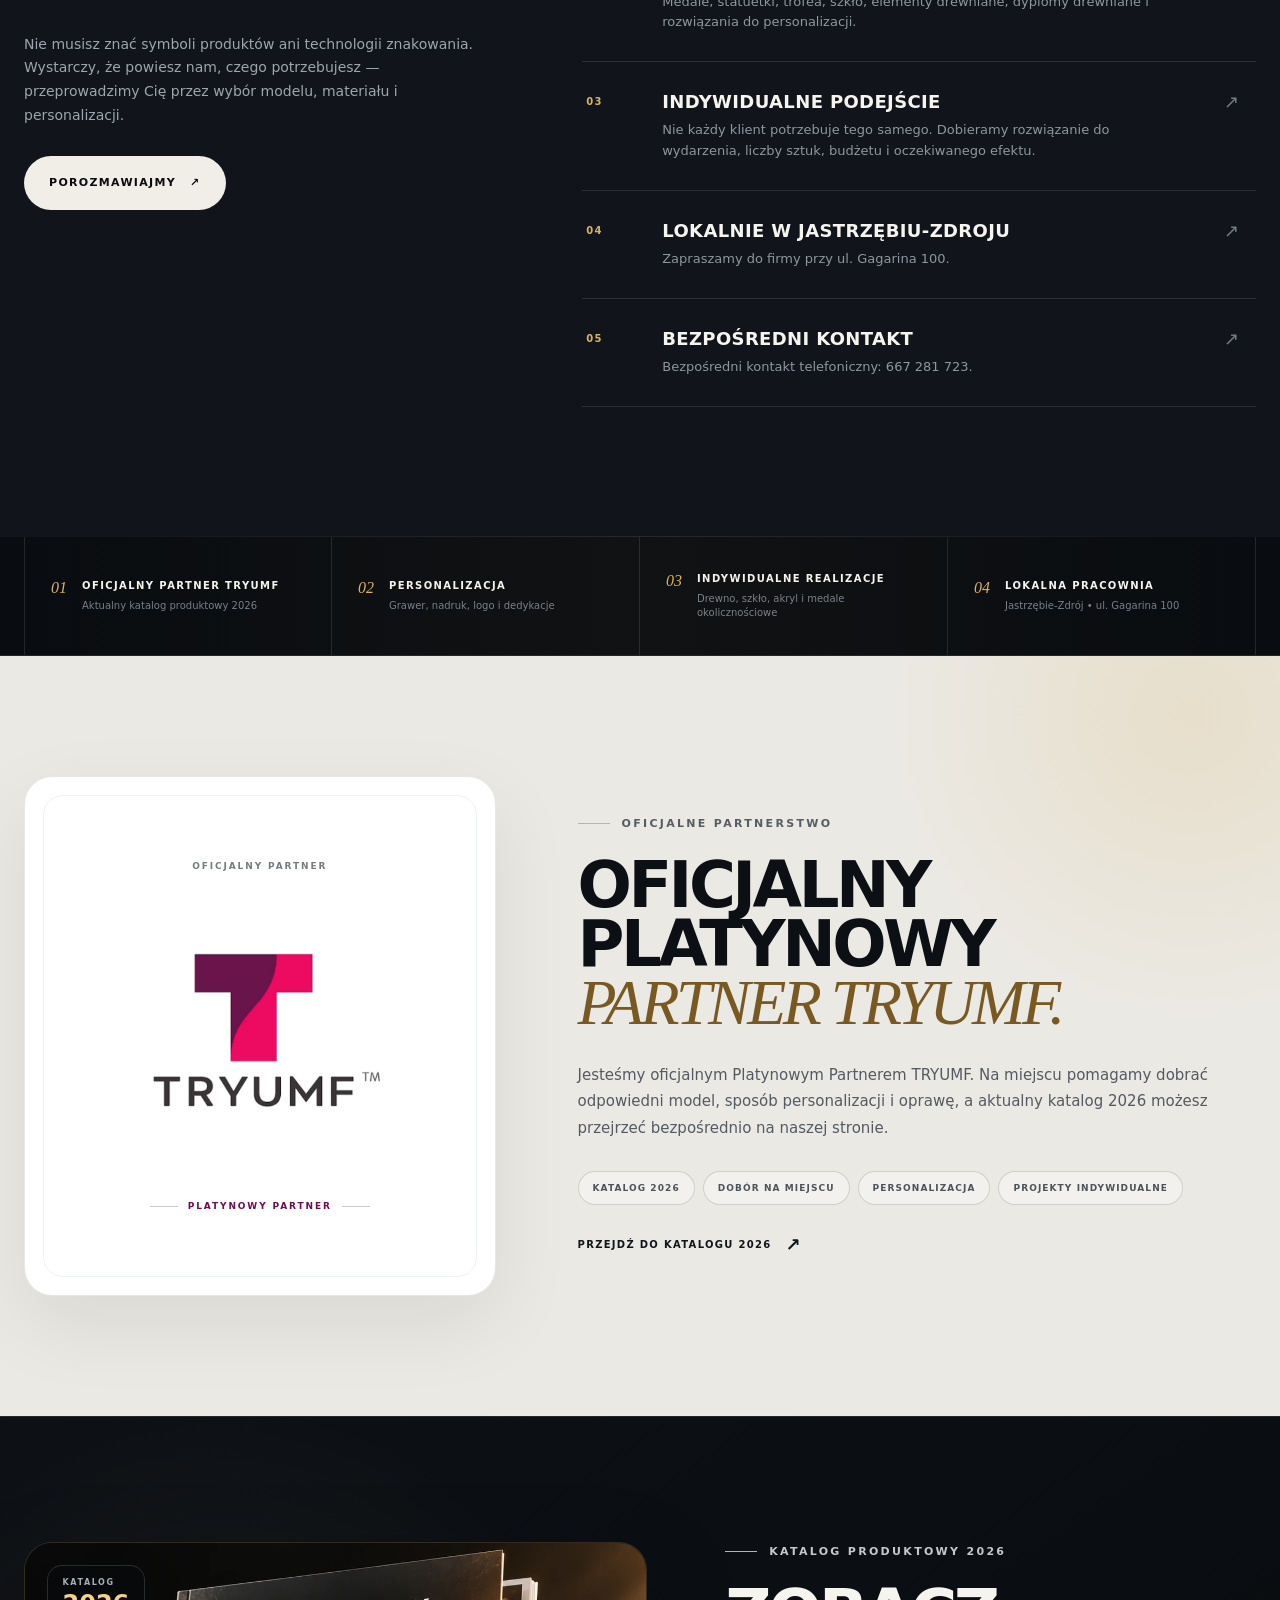
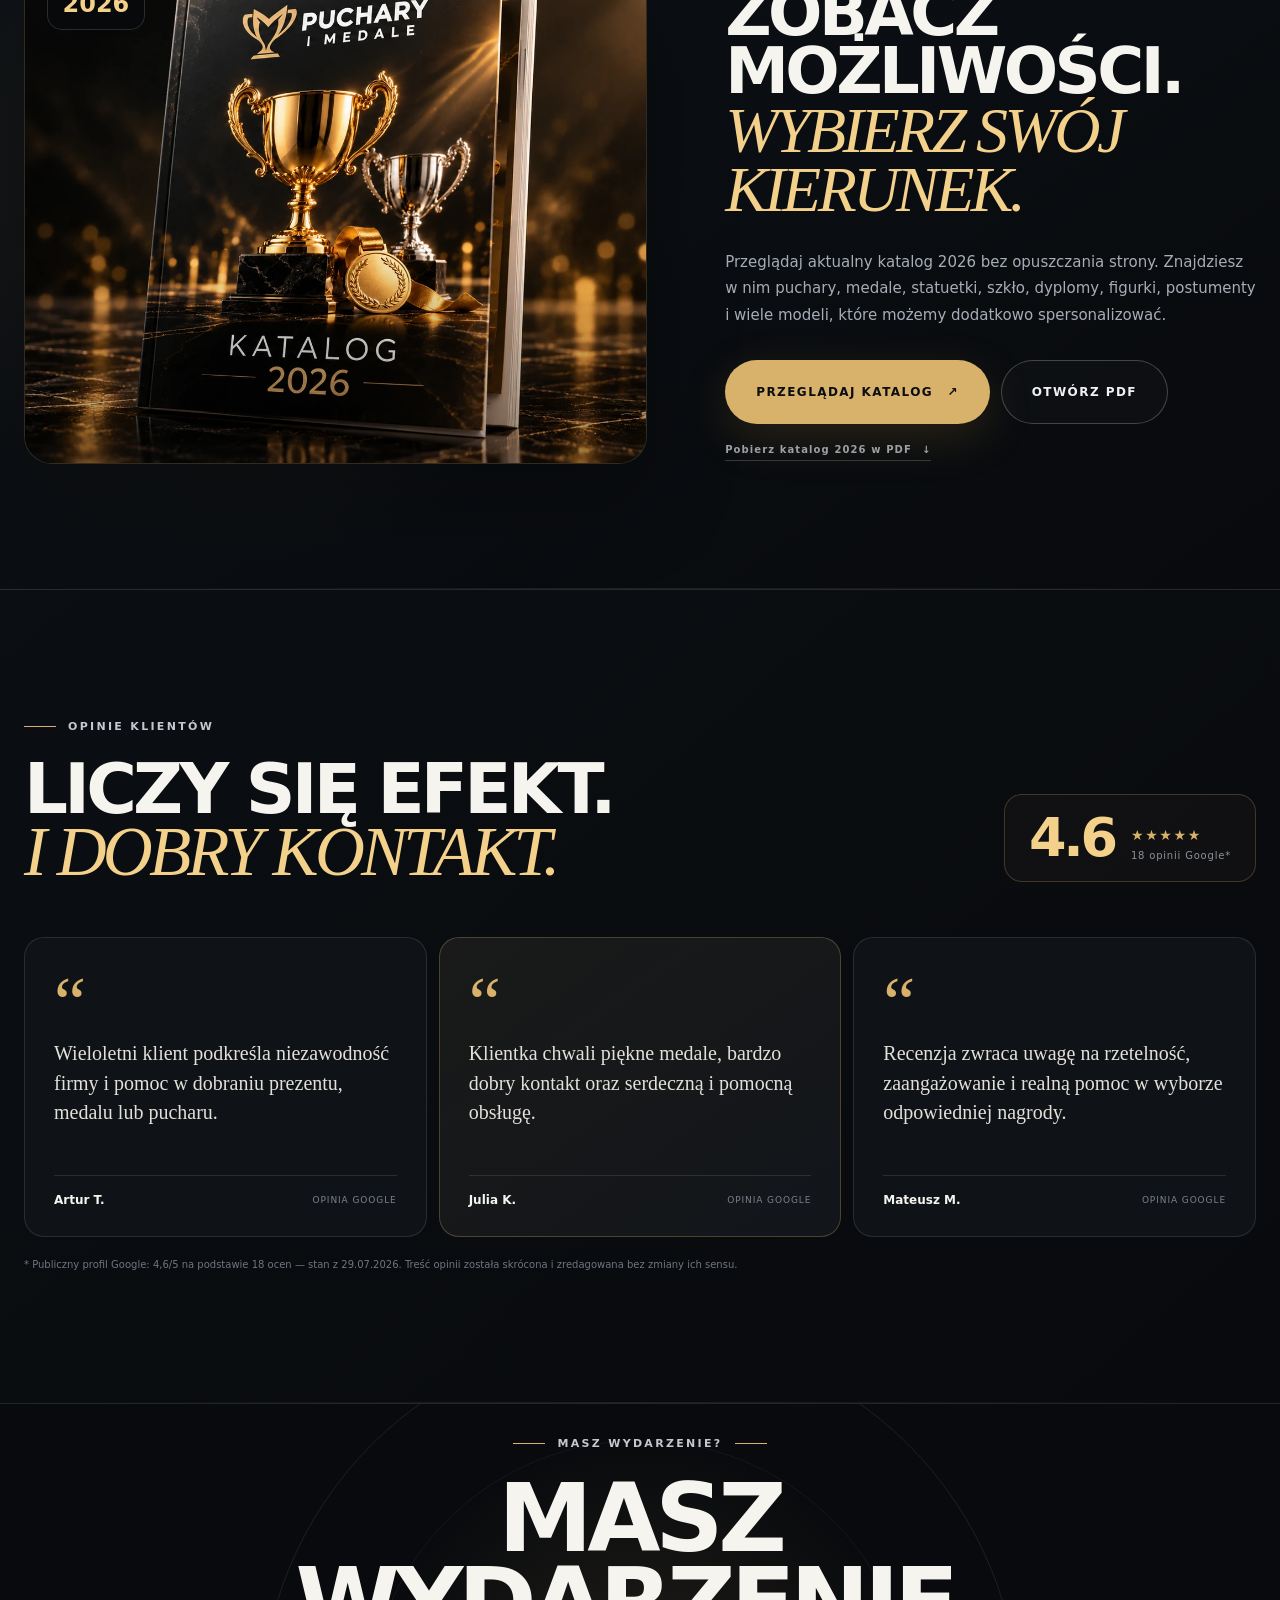
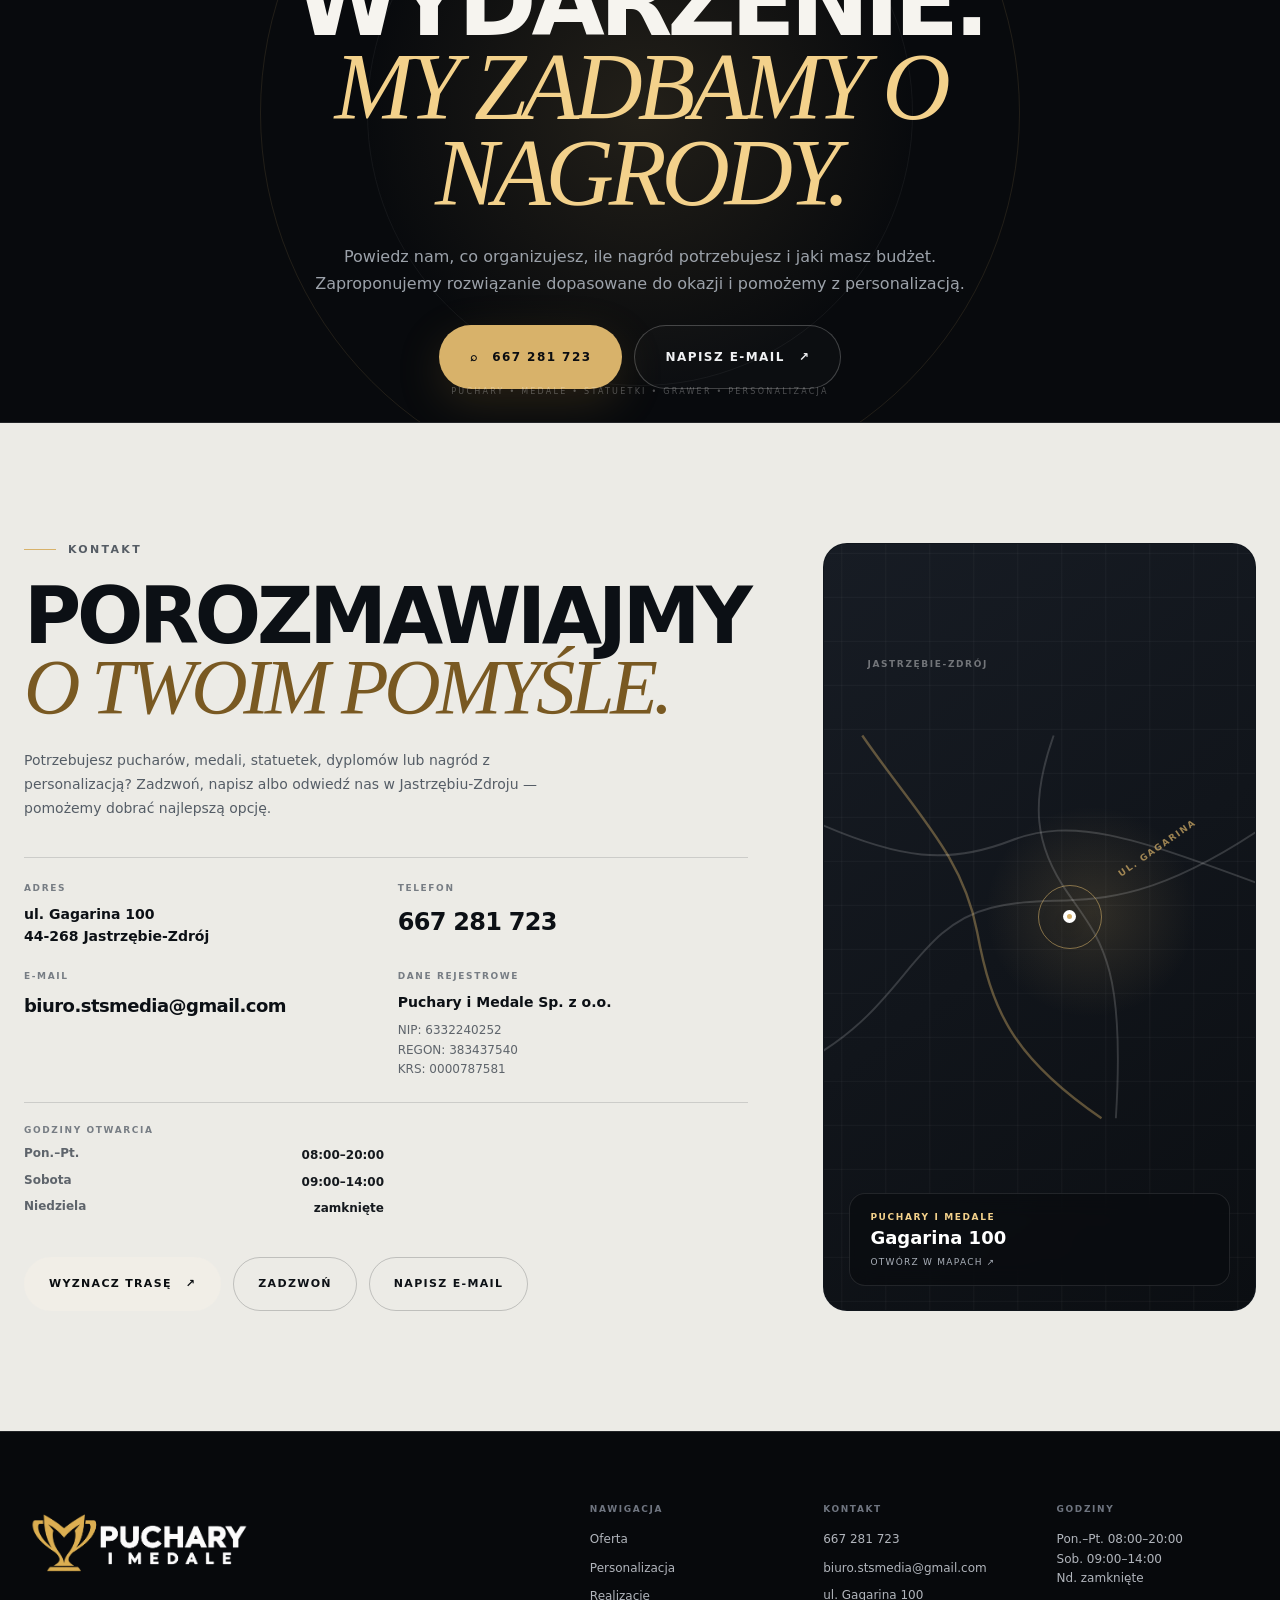
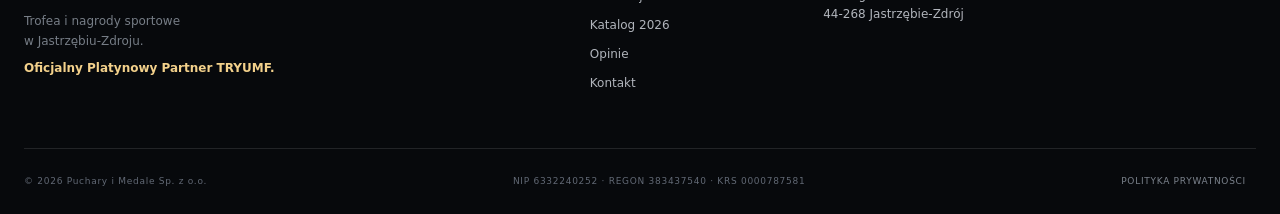
==== commit 976f4a01: "Add files via upload" ====
--- a/index.html
+++ b/index.html
@@ -109,8 +109,8 @@
       <div class="container hero-grid">
         <div class="hero-copy reveal">
           <p class="eyebrow"><span></span> PRACOWNIA NAGRÓD • JASTRZĘBIE-ZDRÓJ</p>
-          <h1 id="heroTitle">CHWILA ZWYCIĘSTWA.<br><em>NAGRODA, KTÓRA ZOSTAJE.</em></h1>
-          <p class="hero-lead">Puchary, medale, statuetki, szkło i dyplomy z personalizacją. Dobieramy nagrodę do wydarzenia, a nie wydarzenie do katalogu.</p>
+          <h1 id="heroTitle">NAGRODY NA WAŻNE CHWILE.<br><em>TWORZONE Z MYŚLĄ O LUDZIACH.</em></h1>
+          <p class="hero-lead">Puchary, medale, statuetki, dyplomy i grawer. Dobieramy nagrodę do okazji, budżetu i charakteru wydarzenia — od pojedynczego wyróżnienia po cały zestaw.</p>
           <div class="hero-cta">
             <a class="btn btn-gold" href="#oferta">ZOBACZ OFERTĘ <span aria-hidden="true">↘</span></a>
             <a class="btn btn-ghost" href="#brief">OPISZ SWÓJ POMYSŁ</a>
@@ -132,15 +132,6 @@
       <div class="hero-scroll" aria-hidden="true"><span>PRZEWIŃ</span><i></i></div>
     </section>
 
-    <section class="prestige-rail" aria-label="Najważniejsze informacje o pracowni">
-      <div class="container prestige-rail-grid">
-        <div><span>01</span><strong>PLATYNOWY PARTNER TRYUMF</strong><small>Wyselekcjonowane modele i katalog 2026</small></div>
-        <div><span>02</span><strong>PERSONALIZACJA</strong><small>Grawer, nadruk, logo i dedykacje</small></div>
-        <div><span>03</span><strong>INDYWIDUALNE REALIZACJE</strong><small>Drewno, szkło, akryl i medale tłoczone</small></div>
-        <div><span>04</span><strong>LOKALNA PRACOWNIA</strong><small>Jastrzębie-Zdrój • ul. Gagarina 100</small></div>
-      </div>
-    </section>
-
     <section class="marquee" aria-label="Kategorie oferty">
       <div class="marquee-track">
         <span>PUCHARY</span><i>✦</i><span>MEDALE</span><i>✦</i><span>STATUETKI</span><i>✦</i><span>SZKŁO</span><i>✦</i><span>DYPLOMY</span><i>✦</i><span>GRAWER</span><i>✦</i><span>KATALOG 2026</span><i>✦</i>
@@ -153,8 +144,8 @@
         <div class="section-heading reveal">
           <p class="eyebrow"><span></span> CO TWORZYMY?</p>
           <div class="heading-row">
-            <h2 id="offerTitle">NAGRODA TO DETAL.<br><em>EMOCJA ZOSTAJE.</em></h2>
-            <p>Od klasycznych pucharów i medali po szkło, drewno i projekty indywidualne. Dobieramy formę, materiał oraz znakowanie tak, aby całość pasowała do rangi wydarzenia.</p>
+            <h2 id="offerTitle">OD POMYSŁU DO PODIUM.<br><em>WSZYSTKO W JEDNYM MIEJSCU.</em></h2>
+            <p>Puchary, medale, statuetki, szkło, drewno i personalizacja. Pomagamy dobrać rozwiązanie, które pasuje do wydarzenia, liczby sztuk i budżetu.</p>
           </div>
         </div>
 
@@ -163,28 +154,28 @@
             <img src="assets/category-cups.webp" alt="Zestaw eleganckich pucharów sportowych w złotym i srebrnym wykończeniu" width="1122" height="1402" loading="lazy" decoding="async">
             <div class="category-overlay"></div>
             <div class="category-index">01</div>
-            <div class="category-content"><h3>PUCHARY</h3><p>Trofea dla zwycięzców, drużyn i uczestników zawodów.</p><span>POZNAJ KATEGORIĘ ↗</span></div>
+            <div class="category-content"><h3>PUCHARY</h3><p>Klasyczne i nowoczesne modele na turnieje, ligi, gale i uroczystości.</p><span>POZNAJ KATEGORIĘ ↗</span></div>
           </a>
 
           <a class="category-card reveal" href="#katalog" data-delay="80">
             <img src="assets/category-medals.webp" alt="Złote, srebrne i brązowe medale sportowe ze wstążkami" width="1122" height="1402" loading="lazy" decoding="async">
             <div class="category-overlay"></div>
             <div class="category-index">02</div>
-            <div class="category-content"><h3>MEDALE</h3><p>Na zawody, turnieje, wydarzenia sportowe i okazjonalne.</p><span>POZNAJ KATEGORIĘ ↗</span></div>
+            <div class="category-content"><h3>MEDALE</h3><p>Sportowe i okolicznościowe — z grawerem, nadrukiem, logo lub własną treścią.</p><span>POZNAJ KATEGORIĘ ↗</span></div>
           </a>
 
           <a class="category-card reveal" href="#katalog" data-delay="120">
             <img src="assets/category-statuettes.webp" alt="Nowoczesne statuetki w metalicznym wykończeniu" width="1122" height="1402" loading="lazy" decoding="async">
             <div class="category-overlay"></div>
             <div class="category-index">03</div>
-            <div class="category-content"><h3>STATUETKI</h3><p>Eleganckie nagrody i wyróżnienia na wyjątkowe okazje.</p><span>POZNAJ KATEGORIĘ ↗</span></div>
+            <div class="category-content"><h3>STATUETKI</h3><p>Szklane, akrylowe i tematyczne wyróżnienia dla sportu, firm i uroczystości.</p><span>POZNAJ KATEGORIĘ ↗</span></div>
           </a>
 
           <div class="category-note reveal" data-delay="150">
             <div class="category-note-inner">
               <span class="category-note-kicker">05 / PERSONALIZACJA</span>
               <h3>GRAWER, DREWNO,<br>SZKŁO I INDYWIDUALNY PROJEKT.</h3>
-              <p>Poza gotowymi modelami przygotowujemy też dyplomy drewniane, grawertony, szklane wyróżnienia i nagrody dopasowane do konkretnej okazji.</p>
+              <p>Poza gotowymi modelami przygotowujemy również dyplomy, grawertony i wyróżnienia z własną treścią, logo oraz dedykacją.</p>
               <ul>
                 <li>dyplomy drewniane i szklane</li>
                 <li>grawer, nadruk, dedykacje</li>
@@ -198,7 +189,7 @@
             <img src="assets/category-trophies.webp" alt="Nowoczesne trofea na sport, biznes, eventy i konkursy" width="1122" height="1402" loading="lazy" decoding="async">
             <div class="category-overlay"></div>
             <div class="category-index">04</div>
-            <div class="category-content"><h3>TROFEA</h3><p>Efektowne nagrody dla sportu, biznesu, eventów i konkursów.</p><span>POZNAJ KATEGORIĘ ↗</span></div>
+            <div class="category-content"><h3>TROFEA</h3><p>Nagrody premium i formy tematyczne na wydarzenia sportowe, firmowe i specjalne.</p><span>POZNAJ KATEGORIĘ ↗</span></div>
           </a>
         </div>
 
@@ -209,12 +200,12 @@
       <div class="container studio-grid">
         <div class="studio-copy reveal">
           <p class="eyebrow"><span></span> PRACOWNIA PERSONALIZACJI</p>
-          <h2 id="studioTitle">NIE TYLKO WYBIERASZ.<br><em>TWORZYSZ PO SWOJEMU.</em></h2>
-          <p class="studio-lead">Każde wydarzenie ma inny charakter, dlatego nie zamykamy klienta w jednym schemacie. Łączymy gotowe trofea z indywidualną personalizacją — od prostego graweru po bardziej dopracowane zestawy nagród.</p>
+          <h2 id="studioTitle">DOBIERAMY. PERSONALIZUJEMY.<br><em>TWORZYMY DLA CIEBIE.</em></h2>
+          <p class="studio-lead">Każde wydarzenie jest inne. Możesz wybrać gotowy model albo zacząć od własnego pomysłu — dobierzemy materiał, formę i personalizację tak, aby nagroda wyglądała spójnie z okazją.</p>
           <div class="studio-tags" aria-label="Możliwości personalizacji">
-            <span>GRAWER</span><span>DREWNO</span><span>SZKŁO</span><span>AKRYL</span><span>MEDALE CUSTOM</span><span>STATUETKI</span><span>DYPLOMY</span>
-          </div>
-          <a class="text-link studio-link" href="#brief">STWÓRZ KRÓTKI BRIEF <span>↘</span></a>
+            <span>GRAWER</span><span>DREWNO</span><span>SZKŁO</span><span>AKRYL</span><span>MEDALE OKOLICZNOŚCIOWE</span><span>STATUETKI</span><span>DYPLOMY</span>
+          </div>
+          <a class="text-link studio-link" href="#brief">OPISZ, CZEGO POTRZEBUJESZ <span>↘</span></a>
         </div>
 
         <div class="studio-showcase reveal" data-delay="90" aria-label="Przykładowe formy personalizacji">
@@ -240,9 +231,9 @@
     <section class="brief-section" id="brief" aria-labelledby="briefTitle">
       <div class="container brief-grid">
         <div class="brief-intro reveal">
-          <p class="eyebrow"><span></span> 30 SEKUND DO DOBREGO POMYSŁU</p>
-          <h2 id="briefTitle">POWIEDZ NAM,<br><em>CZEGO POTRZEBUJESZ.</em></h2>
-          <p>Wybierz typ nagrody, styl i personalizację. Na tej podstawie przygotujemy punkt wyjścia do rozmowy — bez rozbudowanego formularza i bez zobowiązań.</p>
+          <p class="eyebrow"><span></span> SZYBKI START</p>
+          <h2 id="briefTitle">ZACZNIJ OD KILKU<br><em>PROSTYCH WYBORÓW.</em></h2>
+          <p>Wybierz rodzaj nagrody, charakter realizacji i dodatki. Otrzymamy konkretny punkt wyjścia i szybciej zaproponujemy odpowiednie rozwiązanie.</p>
         </div>
         <form class="brief-builder reveal" data-delay="100" id="awardBrief">
           <fieldset>
@@ -273,7 +264,7 @@
             </div>
           </fieldset>
           <div class="brief-summary" aria-live="polite"><span>TWÓJ BRIEF</span><strong id="briefSummary">Puchary · Sportowy</strong></div>
-          <a class="btn btn-gold btn-large brief-send" id="briefSend" href="sms:+48667281723">WYŚLIJ BRIEF SMS <span>↗</span></a>
+          <a class="btn btn-gold btn-large brief-send" id="briefSend" href="mailto:biuro.stsmedia@gmail.com?subject=Zapytanie%20o%20nagrody">WYŚLIJ ZAPYTANIE E-MAIL <span>↗</span></a>
           <p class="brief-note">Możesz też zadzwonić — pomożemy doprecyzować ilość, budżet, termin i sposób znakowania.</p>
         </form>
       </div>
@@ -285,29 +276,29 @@
         <div class="custom-head reveal">
           <div>
             <p class="eyebrow"><span></span> REALIZACJE NA ZAMÓWIENIE</p>
-            <h2 id="customTitle">NIE MUSISZ WYBIERAĆ<br><em>Z GOTOWEJ PÓŁKI.</em></h2>
-          </div>
-          <p>Możemy zacząć od logo, szkicu, dyscypliny, okazji albo po prostu budżetu. Dobieramy odpowiedni model i dokładamy personalizację tak, aby nagroda wyglądała jak przygotowana specjalnie na Twoje wydarzenie.</p>
+            <h2 id="customTitle">GOTOWE MODELE ALBO<br><em>COŚ TYLKO DLA CIEBIE.</em></h2>
+          </div>
+          <p>Możemy zacząć od gotowego modelu, logo, szkicu, dyscypliny, okazji albo po prostu budżetu. Dobieramy formę i personalizację tak, aby całość wyglądała jak przygotowana specjalnie na Twoje wydarzenie.</p>
         </div>
 
         <div class="custom-gallery">
           <article class="custom-card custom-card-tall reveal">
-            <img src="assets/tryumf-medals.webp" alt="Przykładowe medale i formy medali z oferty TRYUMF" width="640" height="800" loading="lazy" decoding="async">
+            <img src="assets/tryumf-medals.webp" alt="Przykładowe medale sportowe i okolicznościowe" width="640" height="800" loading="lazy" decoding="async">
             <div class="custom-card-shade"></div>
-            <div class="custom-card-copy"><span>01 / MEDALE</span><h3>MEDALE OKOLICZNOŚCIOWE</h3><p>Na zawody, jubileusze, eventy i uroczystości — z miejscem na logo, datę, nazwę wydarzenia i dedykację.</p></div>
+            <div class="custom-card-copy"><span>01 / MEDALE</span><h3>MEDALE OKOLICZNOŚCIOWE</h3><p>Na zawody, jubileusze, eventy i uroczystości — z logo, datą, nazwą wydarzenia, grafiką lub dedykacją.</p></div>
           </article>
           <article class="custom-card reveal" data-delay="70">
-            <img src="assets/tryumf-glass.webp" alt="Szklane i kryształowe statuetki z oferty TRYUMF" width="640" height="800" loading="lazy" decoding="async">
+            <img src="assets/tryumf-glass.webp" alt="Szklane i kryształowe statuetki" width="640" height="800" loading="lazy" decoding="async">
             <div class="custom-card-shade"></div>
-            <div class="custom-card-copy"><span>02 / SZKŁO</span><h3>PRESTIŻOWE STATUETKI</h3><p>Grawer, nadruk i elegancka forma dla firm, jubileuszy i gal.</p></div>
+            <div class="custom-card-copy"><span>02 / SZKŁO</span><h3>PRESTIŻOWE STATUETKI</h3><p>Eleganckie wyróżnienia z grawerem lub nadrukiem na gale, jubileusze i wydarzenia firmowe.</p></div>
           </article>
           <article class="custom-card reveal" data-delay="120">
-            <img src="assets/tryumf-diploma.webp" alt="Dyplom drewniany w etui z oferty TRYUMF" width="640" height="800" loading="lazy" decoding="async">
+            <img src="assets/tryumf-diploma.webp" alt="Dyplom drewniany w eleganckiej oprawie" width="640" height="800" loading="lazy" decoding="async">
             <div class="custom-card-shade"></div>
-            <div class="custom-card-copy"><span>03 / DREWNO</span><h3>DYPLOMY I GRAWERTONY</h3><p>Treść, dedykacja, logo i oprawa dopasowane do okazji.</p></div>
+            <div class="custom-card-copy"><span>03 / DREWNO</span><h3>DYPLOMY I GRAWERTONY</h3><p>Drewno, laminat i tabliczki z własną treścią, logo, dedykacją oraz dopasowaną oprawą.</p></div>
           </article>
           <article class="custom-card custom-card-wide reveal" data-delay="160">
-            <img src="assets/tryumf-themed.webp" alt="Tematyczne statuetki i trofea z oferty TRYUMF" width="640" height="800" loading="lazy" decoding="async">
+            <img src="assets/tryumf-themed.webp" alt="Tematyczne statuetki i trofea" width="640" height="800" loading="lazy" decoding="async">
             <div class="custom-card-shade"></div>
             <div class="custom-card-copy"><span>04 / TROFEA TEMATYCZNE</span><h3>SPORT • PASJA • BRANŻA</h3><p>Od klasycznych motywów po nagrody, które opowiadają historię konkretnego wydarzenia.</p></div>
           </article>
@@ -332,12 +323,12 @@
       </div>
       <div class="emotion-copy reveal" data-delay="100">
         <p class="eyebrow"><span></span> NIE TYLKO NAGRODA</p>
-        <h2 id="emotionTitle">PUCHAR TO<br><em>MOMENT.</em></h2>
+        <h2 id="emotionTitle">NAGRODA TO<br><em>WIĘCEJ NIŻ PRZEDMIOT.</em></h2>
         <div class="emotion-lines">
-          <p>Moment, w którym ktoś staje na podium.</p>
-          <p>Emocje po wygranym meczu.</p>
-          <p>Nagroda za miesiące treningów.</p>
-          <p>Wspomnienie, które zostaje na lata.</p>
+          <p>Podkreśla wagę osiągnięcia.</p>
+          <p>Buduje oprawę wydarzenia.</p>
+          <p>Docenia wysiłek i zaangażowanie.</p>
+          <p>Zostaje pamiątką na lata.</p>
         </div>
         <a href="#kontakt" class="text-link">DOBIERZ NAGRODĘ DO SWOJEGO WYDARZENIA <span>↗</span></a>
       </div>
@@ -347,8 +338,8 @@
       <div class="container">
         <div class="section-heading centered reveal">
           <p class="eyebrow centered-eyebrow"><span></span> NAGRODA DOPASOWANA DO WYDARZENIA <span></span></p>
-          <h2 id="occasionsTitle">DLA KOGO<br><em>TWORZYMY?</em></h2>
-          <p class="occasions-lead">Nie sprzedajemy jednego schematu. Inaczej dobiera się nagrodę na turniej dziecięcy, inaczej na galę firmową, zawody OSP czy jubileusz. Poniżej sześć najczęstszych kierunków.</p>
+          <h2 id="occasionsTitle">NA KAŻDĄ OKAZJĘ.<br><em>Z ODPOWIEDNIĄ OPRAWĄ.</em></h2>
+          <p class="occasions-lead">Innej oprawy potrzebuje turniej sportowy, innej gala firmowa, szkolny konkurs czy jubileusz. Pomagamy dobrać rozwiązanie do charakteru konkretnej okazji.</p>
         </div>
 
         <div class="occasion-grid">
@@ -378,8 +369,8 @@
       <div class="container why-grid">
         <div class="why-intro reveal">
           <p class="eyebrow"><span></span> DLACZEGO MY?</p>
-          <h2 id="whyTitle">DOBRY WYBÓR.<br><em>BEZ ZBĘDNEGO KOMPLIKOWANIA.</em></h2>
-          <p>Działamy jak pracownia, nie jak anonimowy katalog. Pomagamy wybrać model, materiał, formę personalizacji i sposób znakowania, a jeśli masz własny pomysł — szukamy rozwiązania razem z Tobą.</p>
+          <h2 id="whyTitle">PROSTY PROCES.<br><em>DOBRY EFEKT.</em></h2>
+          <p>Nie musisz znać symboli produktów ani technologii znakowania. Wystarczy, że powiesz nam, czego potrzebujesz — przeprowadzimy Cię przez wybór modelu, materiału i personalizacji.</p>
           <a class="btn btn-light" href="tel:+48667281723">POROZMAWIAJMY <span>↗</span></a>
         </div>
 
@@ -388,8 +379,18 @@
           <article class="why-item reveal" data-delay="60"><span class="why-no">02</span><div><h3>WIĘCEJ NIŻ PUCHARY</h3><p>Medale, statuetki, trofea, szkło, elementy drewniane, dyplomy drewniane i rozwiązania do personalizacji.</p></div><i>↗</i></article>
           <article class="why-item reveal" data-delay="120"><span class="why-no">03</span><div><h3>INDYWIDUALNE PODEJŚCIE</h3><p>Nie każdy klient potrzebuje tego samego. Dobieramy rozwiązanie do wydarzenia, liczby sztuk, budżetu i oczekiwanego efektu.</p></div><i>↗</i></article>
           <article class="why-item reveal" data-delay="180"><span class="why-no">04</span><div><h3>LOKALNIE W JASTRZĘBIU-ZDROJU</h3><p>Zapraszamy do firmy przy ul. Gagarina 100.</p></div><i>↗</i></article>
-          <article class="why-item reveal" data-delay="240"><span class="why-no">05</span><div><h3>DOBRY KONTAKT</h3><p>Bezpośredni kontakt telefoniczny: 667 281 723.</p></div><i>↗</i></article>
-        </div>
+          <article class="why-item reveal" data-delay="240"><span class="why-no">05</span><div><h3>BEZPOŚREDNI KONTAKT</h3><p>Bezpośredni kontakt telefoniczny: 667 281 723.</p></div><i>↗</i></article>
+        </div>
+      </div>
+    </section>
+
+
+    <section class="prestige-rail" aria-label="Najważniejsze informacje o pracowni">
+      <div class="container prestige-rail-grid">
+        <div><span>01</span><strong>OFICJALNY PARTNER TRYUMF</strong><small>Aktualny katalog produktowy 2026</small></div>
+        <div><span>02</span><strong>PERSONALIZACJA</strong><small>Grawer, nadruk, logo i dedykacje</small></div>
+        <div><span>03</span><strong>INDYWIDUALNE REALIZACJE</strong><small>Drewno, szkło, akryl i medale okolicznościowe</small></div>
+        <div><span>04</span><strong>LOKALNA PRACOWNIA</strong><small>Jastrzębie-Zdrój • ul. Gagarina 100</small></div>
       </div>
     </section>
 
@@ -402,10 +403,10 @@
           <span class="partner-level">PLATYNOWY PARTNER</span>
         </div>
         <div class="partner-copy reveal" data-delay="100">
-          <p class="eyebrow"><span></span> JAKOŚĆ, KTÓRĄ MOŻEMY POLECIĆ</p>
+          <p class="eyebrow"><span></span> OFICJALNE PARTNERSTWO</p>
           <h2 id="partnerTitle">OFICJALNY PLATYNOWY<br><em>PARTNER TRYUMF.</em></h2>
-          <p>Jako oficjalny Platynowy Partner TRYUMF łączymy szeroki wybór produktów z bezpośrednim doradztwem w pracowni. Pomagamy wybrać model, format, materiał i personalizację — od klasycznej nagrody po projekt przygotowany pod konkretną okazję.</p>
-          <div class="partner-points" aria-label="Korzyści partnerstwa"><span>AKTUALNA KOLEKCJA 2026</span><span>SZEROKI WYBÓR MODELI</span><span>PERSONALIZACJA</span><span>PROJEKTY INDYWIDUALNE</span></div>
+          <p>Jesteśmy oficjalnym Platynowym Partnerem TRYUMF. Na miejscu pomagamy dobrać odpowiedni model, sposób personalizacji i oprawę, a aktualny katalog 2026 możesz przejrzeć bezpośrednio na naszej stronie.</p>
+          <div class="partner-points" aria-label="Korzyści partnerstwa"><span>KATALOG 2026</span><span>DOBÓR NA MIEJSCU</span><span>PERSONALIZACJA</span><span>PROJEKTY INDYWIDUALNE</span></div>
           <a class="text-link partner-link" href="#katalog">PRZEJDŹ DO KATALOGU 2026 <span>↗</span></a>
         </div>
       </div>
@@ -419,8 +420,8 @@
         </div>
         <div class="catalog-copy reveal" data-delay="100">
           <p class="eyebrow"><span></span> KATALOG PRODUKTOWY 2026</p>
-          <h2 id="catalogTitle">SETKI MODELI.<br><em>JEDEN KATALOG.</em></h2>
-          <p>Przeglądaj aktualny katalog produktów TRYUMF 2026 bez opuszczania strony. Znajdziesz w nim puchary, medale, statuetki tematyczne i custom, trofea szklane, akrylowe i drewniane, dyplomy, figurki, postumenty oraz szeroką bazę modeli do personalizacji.</p>
+          <h2 id="catalogTitle">ZOBACZ MOŻLIWOŚCI.<br><em>WYBIERZ SWÓJ KIERUNEK.</em></h2>
+          <p>Przeglądaj aktualny katalog 2026 bez opuszczania strony. Znajdziesz w nim puchary, medale, statuetki, szkło, dyplomy, figurki, postumenty i wiele modeli, które możemy dodatkowo spersonalizować.</p>
           <div class="catalog-actions">
             <button class="btn btn-gold btn-large" type="button" data-catalog-open>PRZEGLĄDAJ KATALOG <span>↗</span></button>
             <a class="btn btn-ghost btn-large" href="assets/katalog-tryumf-2026.pdf" target="_blank" rel="noopener">OTWÓRZ PDF</a>
@@ -435,7 +436,7 @@
         <div class="reviews-top reveal">
           <div>
             <p class="eyebrow"><span></span> OPINIE KLIENTÓW</p>
-            <h2 id="reviewsTitle">DOBRA NAGRODA.<br><em>DOBRA OBSŁUGA.</em></h2>
+            <h2 id="reviewsTitle">LICZY SIĘ EFEKT.<br><em>I DOBRY KONTAKT.</em></h2>
           </div>
           <div class="rating-block" aria-label="Ocena 4,6 na 5 na podstawie 18 opinii Google">
             <strong>4.6</strong>
@@ -456,8 +457,8 @@
       <div class="big-cta-orbit" aria-hidden="true"></div>
       <div class="container big-cta-inner reveal">
         <p class="eyebrow centered-eyebrow"><span></span> MASZ WYDARZENIE? <span></span></p>
-        <h2 id="ctaTitle">MASZ OKAZJĘ.<br><em>MY ZNAJDZIEMY FORMĘ.</em></h2>
-        <p>Powiedz nam, kogo chcesz wyróżnić, jaki jest charakter wydarzenia i budżet. Dobierzemy rozwiązanie, które będzie wyglądać adekwatnie do chwili.</p>
+        <h2 id="ctaTitle">MASZ WYDARZENIE.<br><em>MY ZADBAMY O NAGRODY.</em></h2>
+        <p>Powiedz nam, co organizujesz, ile nagród potrzebujesz i jaki masz budżet. Zaproponujemy rozwiązanie dopasowane do okazji i pomożemy z personalizacją.</p>
         <div class="cta-actions">
           <a class="btn btn-gold btn-large" href="tel:+48667281723"><span class="phone-icon" aria-hidden="true">⌕</span> 667 281 723</a>
           <a class="btn btn-ghost btn-large" href="mailto:biuro.stsmedia@gmail.com?subject=Zapytanie%20o%20nagrody">NAPISZ E-MAIL <span>↗</span></a>
@@ -469,8 +470,8 @@
       <div class="container contact-grid">
         <div class="contact-copy reveal">
           <p class="eyebrow"><span></span> KONTAKT</p>
-          <h2 id="contactTitle">WPADNIJ.<br><em>ZADZWOŃ.</em></h2>
-          <p class="contact-lead">Potrzebujesz pucharów, medali, statuetek, dyplomów drewnianych albo nagrody z indywidualnym grawerem? Opowiedz nam o wydarzeniu — podpowiemy, co sprawdzi się najlepiej.</p>
+          <h2 id="contactTitle">POROZMAWIAJMY<br><em>O TWOIM POMYŚLE.</em></h2>
+          <p class="contact-lead">Potrzebujesz pucharów, medali, statuetek, dyplomów lub nagród z personalizacją? Zadzwoń, napisz albo odwiedź nas w Jastrzębiu-Zdroju — pomożemy dobrać najlepszą opcję.</p>
 
           <div class="contact-blocks">
             <div><span>ADRES</span><strong>ul. Gagarina 100<br>44-268 Jastrzębie-Zdrój</strong></div>
--- a/styles.css
+++ b/styles.css
@@ -350,3 +350,108 @@
 /* Mobile tile cleanup */
 @media(max-width:820px){.category-note{order:5}.category-grid{grid-auto-rows:minmax(300px,auto)}.category-note-inner{justify-content:flex-start}.category-note h3{font-size:clamp(26px,7vw,34px);line-height:1.02}.category-note p{font-size:12px;line-height:1.65}.category-note ul{margin-top:14px;gap:6px}.category-note-link{margin-top:16px}}
 @media(max-width:620px){.category-grid{grid-auto-rows:auto;gap:12px}.category-card{min-height:330px}.category-note{min-height:unset}.category-note-inner{padding:22px 18px}.category-note h3{font-size:22px}.category-note p,.category-note li{font-size:11px}.category-note-link{font-size:9px;letter-spacing:.15em}.category-card:nth-child(5){order:4}.category-note{order:5}}
+
+
+/* ===== Final communication & visual audit ===== */
+.hero-lead,.heading-row>p,.studio-lead,.custom-head>p,.occasions-lead,.contact-lead{max-width:62ch}
+.text-link,.category-note-link,.occasion-card b{transition:color .25s var(--ease),transform .25s var(--ease)}
+.text-link:hover,.category-note-link:hover,.occasion-card:hover b{transform:translateX(3px)}
+.category-content p{max-width:34ch}
+.material-card strong{max-width:14ch}
+.review-card>p{font-size:clamp(17px,1.6vw,20px)}
+
+@media(max-width:820px){
+  .section,.reviews,.contact{padding-top:72px;padding-bottom:72px}
+  .studio-section,.brief-section,.custom-section,.partner-section,.catalog-section{padding-top:72px;padding-bottom:72px}
+  .prestige-rail{overflow:hidden}
+  .prestige-rail .container{padding-left:20px;padding-right:0;max-width:none}
+  .prestige-rail-grid{display:flex;overflow-x:auto;scroll-snap-type:x mandatory;gap:10px;padding:14px 20px 14px 0;scrollbar-width:none}
+  .prestige-rail-grid::-webkit-scrollbar{display:none}
+  .prestige-rail-grid>div,.prestige-rail-grid>div:nth-child(n){flex:0 0 235px;min-height:92px;padding:18px;border:1px solid var(--line);border-radius:16px;scroll-snap-align:start;grid-template-columns:34px 1fr;background:rgba(255,255,255,.018)}
+  .prestige-rail-grid span{grid-row:1/3;margin:0;font-size:14px}
+  .prestige-rail-grid strong{font-size:9px}.prestige-rail-grid small{font-size:9px}
+  .category-grid{grid-auto-rows:auto!important;gap:12px}
+  .category-card,.category-card.category-large{min-height:240px;grid-row:auto!important}
+  .category-card img{object-position:center 44%}
+  .category-content{left:20px;right:20px;bottom:18px}
+  .category-content h3{font-size:28px}
+  .category-content p{font-size:12px;max-width:30ch}
+  .category-content span{margin-top:10px}
+  .category-note{min-height:auto!important;background:linear-gradient(135deg,rgba(216,178,106,.14),rgba(255,255,255,.025));border-color:rgba(216,178,106,.2)}
+  .category-note-inner{padding:22px!important;justify-content:flex-start!important}
+  .category-note-kicker{margin-bottom:10px}
+  .category-note h3{font-size:25px!important;line-height:1.02;margin-bottom:10px}
+  .category-note p{font-size:12px!important;line-height:1.6}
+  .category-note ul{display:none}
+  .category-note-link{margin-top:14px!important}
+  .studio-showcase{display:flex;overflow-x:auto;scroll-snap-type:x mandatory;gap:12px;margin-right:-20px;padding-right:20px;min-height:0;scrollbar-width:none}
+  .studio-showcase::-webkit-scrollbar{display:none}
+  .material-card,.material-card-main{flex:0 0 min(78vw,360px);min-height:275px!important;grid-row:auto;scroll-snap-align:start;padding:24px}
+  .material-card strong{font-size:26px}
+  .material-card p{font-size:12px}
+  .occasion-grid{display:flex!important;overflow-x:auto;scroll-snap-type:x mandatory;gap:12px;margin-right:-20px;padding:2px 20px 10px 0;scrollbar-width:none}
+  .occasion-grid::-webkit-scrollbar{display:none}
+  .occasion-card{flex:0 0 min(78vw,340px);min-height:250px!important;scroll-snap-align:start}
+  .reviews-grid{display:flex;overflow-x:auto;scroll-snap-type:x mandatory;gap:12px;margin-right:-20px;padding-right:20px;scrollbar-width:none}
+  .reviews-grid::-webkit-scrollbar{display:none}
+  .review-card{flex:0 0 min(82vw,360px);min-height:260px;scroll-snap-align:start}
+  .contact-grid{gap:32px}
+  .map-card{min-height:400px}
+}
+
+@media(max-width:620px){
+  .section,.reviews,.contact,.studio-section,.brief-section,.custom-section,.partner-section,.catalog-section{padding-top:60px;padding-bottom:60px}
+  .hero h1{font-size:clamp(39px,11.6vw,54px)}
+  .hero-lead{font-size:14px;line-height:1.55}
+  .hero-cta{gap:8px}.hero-cta .btn{height:50px;font-size:8.5px;padding-inline:10px}
+  .hero-catalog-link{max-width:92%;font-size:8.5px}
+  .hero-location{font-size:9px}
+  .marquee{height:46px}
+  .section-heading h2,.studio-copy h2,.brief-intro h2,.custom-head h2,.why-intro h2,.reviews-top h2,.contact-copy h2{font-size:clamp(38px,11vw,52px)!important}
+  .heading-row{gap:20px}
+  .category-card,.category-card.category-large{min-height:215px}
+  .category-content h3{font-size:25px}
+  .category-content p{font-size:11px}
+  .category-note-inner{padding:20px 18px!important}
+  .category-note h3{font-size:21px!important}
+  .category-note p{font-size:11px!important}
+  .studio-tags{gap:7px}.studio-tags span{font-size:8px;padding:9px 11px}
+  .brief-builder{padding:18px}.choice-row span{font-size:9px;padding:11px 7px}
+  .custom-gallery{margin-right:-20px;padding-right:20px}.custom-card,.custom-card-tall,.custom-card-wide{min-width:78vw;height:390px}
+  .process-strip{padding:0}.process-strip div{padding:14px 4px}
+  .occasion-card{flex-basis:82vw;min-height:230px!important;padding:24px}
+  .why-item{grid-template-columns:36px 1fr 18px;gap:12px;padding:22px 0}.why-item h3{font-size:15px}.why-item p{font-size:12px}
+  .partner-grid,.catalog-grid{gap:28px}
+  .catalog-actions{display:grid;grid-template-columns:1fr}.catalog-actions .btn{width:100%}
+  .reviews-top{margin-bottom:28px}.rating-block{padding:16px 18px}.rating-block>strong{font-size:46px}
+  .review-card{flex-basis:84vw;padding:24px}
+  .big-cta{min-height:520px}.big-cta h2{font-size:clamp(40px,11vw,55px)}
+  .contact-blocks{grid-template-columns:1fr;gap:18px}.hours{grid-column:auto}
+  .contact-buttons{display:grid;grid-template-columns:1fr}.contact-buttons .btn{width:100%}
+  .map-card{min-height:340px;border-radius:20px}
+  .footer-columns{grid-template-columns:1fr 1fr;row-gap:28px}.footer-columns>div:first-child{grid-column:1/-1}
+}
+
+
+/* Hero/mobile layout correction */
+@media(max-width:820px){
+  .hero{min-height:calc(100svh - 0px);background-position:66% center}
+  .hero-art{display:none!important}
+  .hero-partner-seal{display:none!important}
+  .hero-grid{width:100%;max-width:none;padding-left:20px;padding-right:20px;margin:0;min-height:calc(100svh - var(--header))}
+  .hero-copy{width:100%;max-width:100%;padding-top:18px}
+  .hero:before{background:linear-gradient(180deg,rgba(7,9,12,.32) 0%,rgba(7,9,12,.22) 28%,rgba(7,9,12,.56) 66%,rgba(7,9,12,.82) 100%),linear-gradient(90deg,rgba(7,9,12,.42) 0%,rgba(7,9,12,.14) 58%,rgba(7,9,12,.36) 100%)}
+}
+@media(max-width:620px){
+  .hero{background-position:64% center}
+  .hero-grid{padding-left:18px;padding-right:18px;padding-bottom:22px}
+  .hero-copy{padding-top:10px}
+  .hero h1{max-width:100%;font-size:clamp(39px,12vw,56px)}
+  .hero-lead{max-width:100%}
+  .hero-cta{gap:10px}.hero-cta .btn{min-width:0;width:100%}
+}
+
+/* The trust/benefit rail is intentionally placed deeper in the page, after the Why Us section */
+@media(max-width:820px){
+  .prestige-rail{margin-top:0}
+}
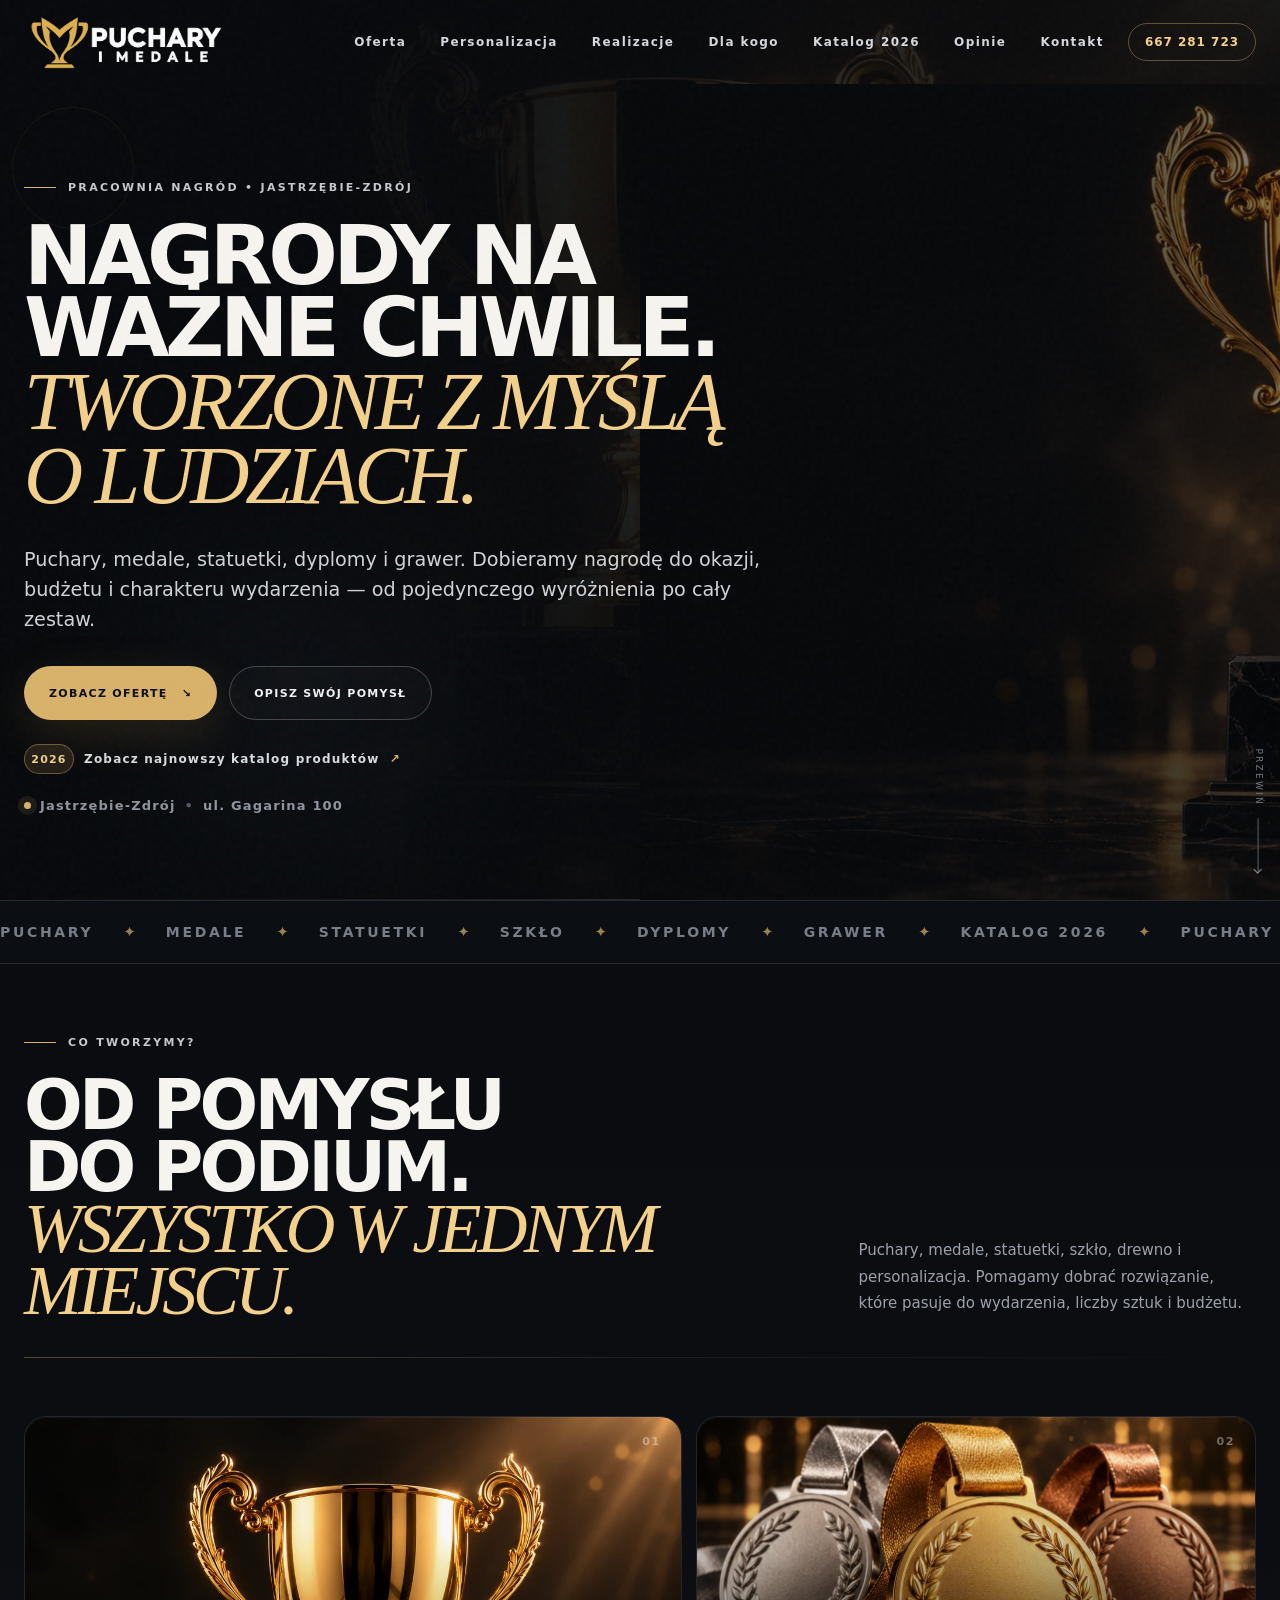
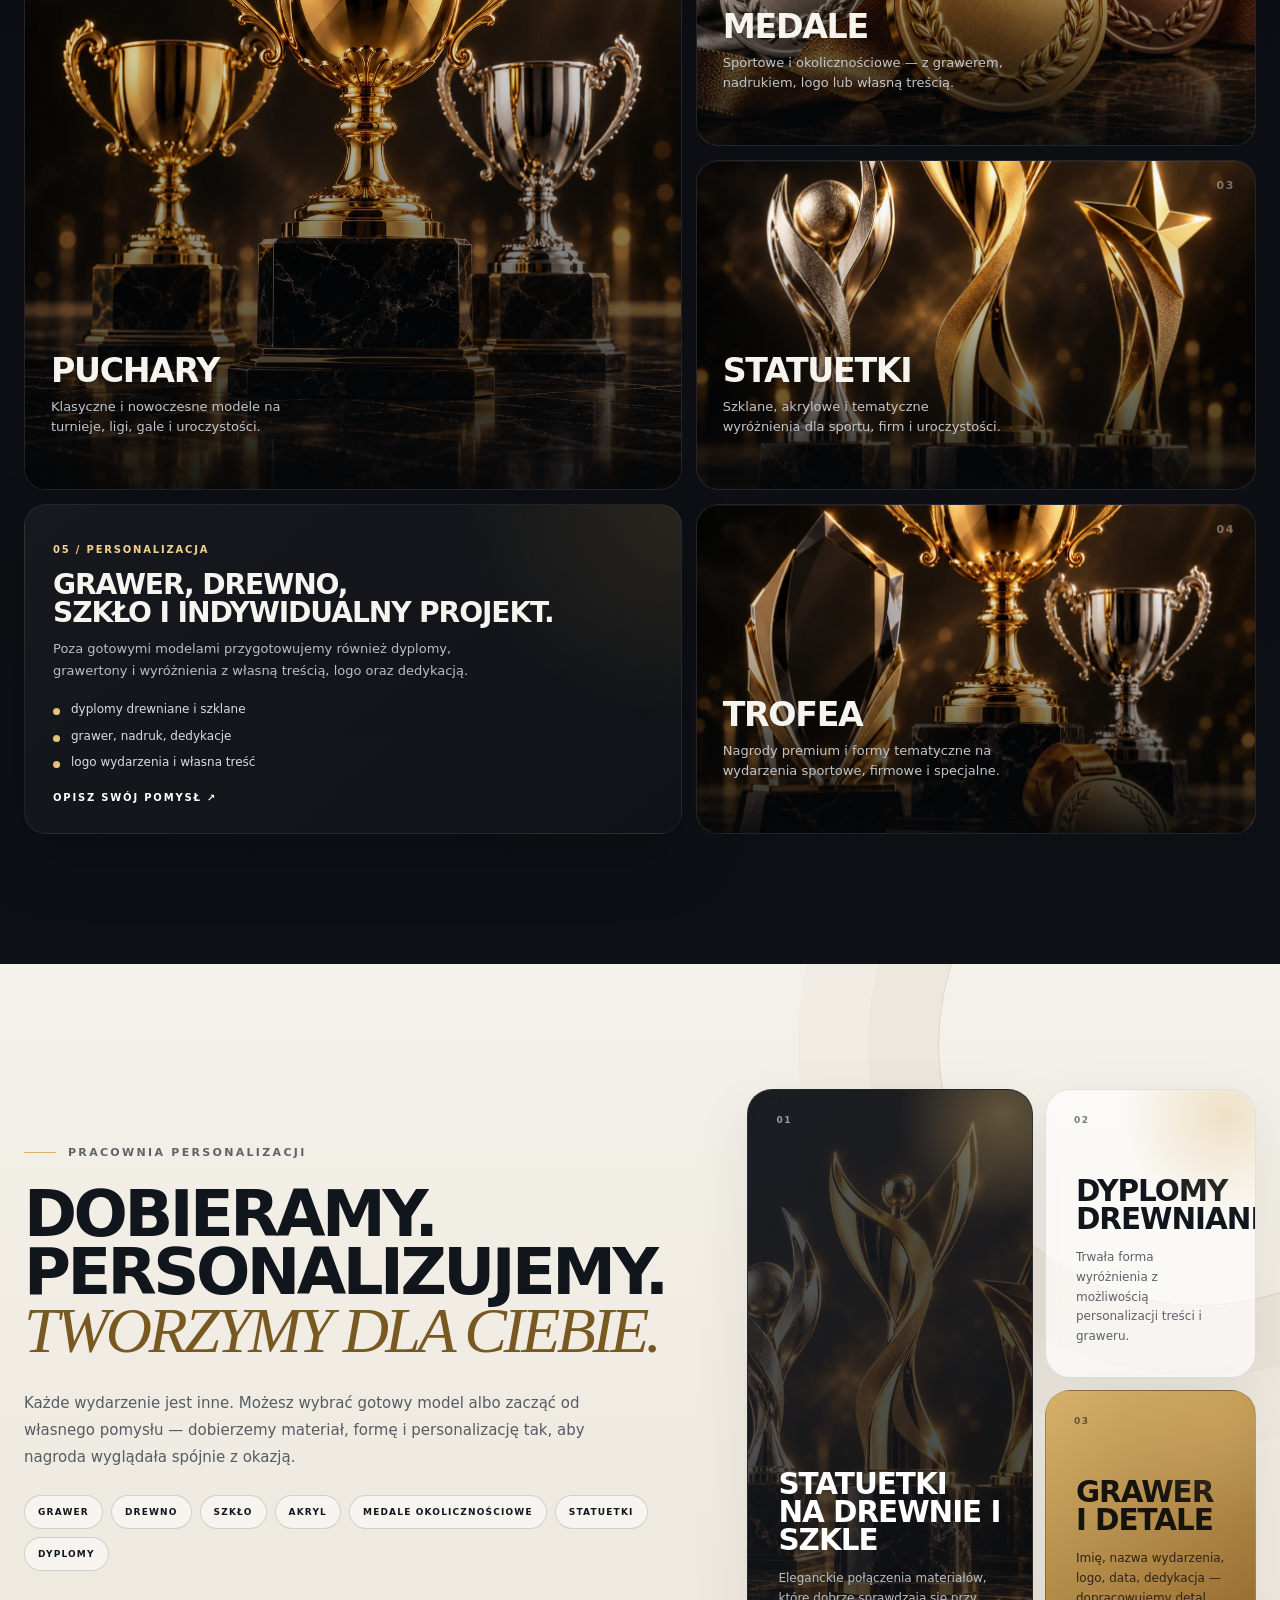
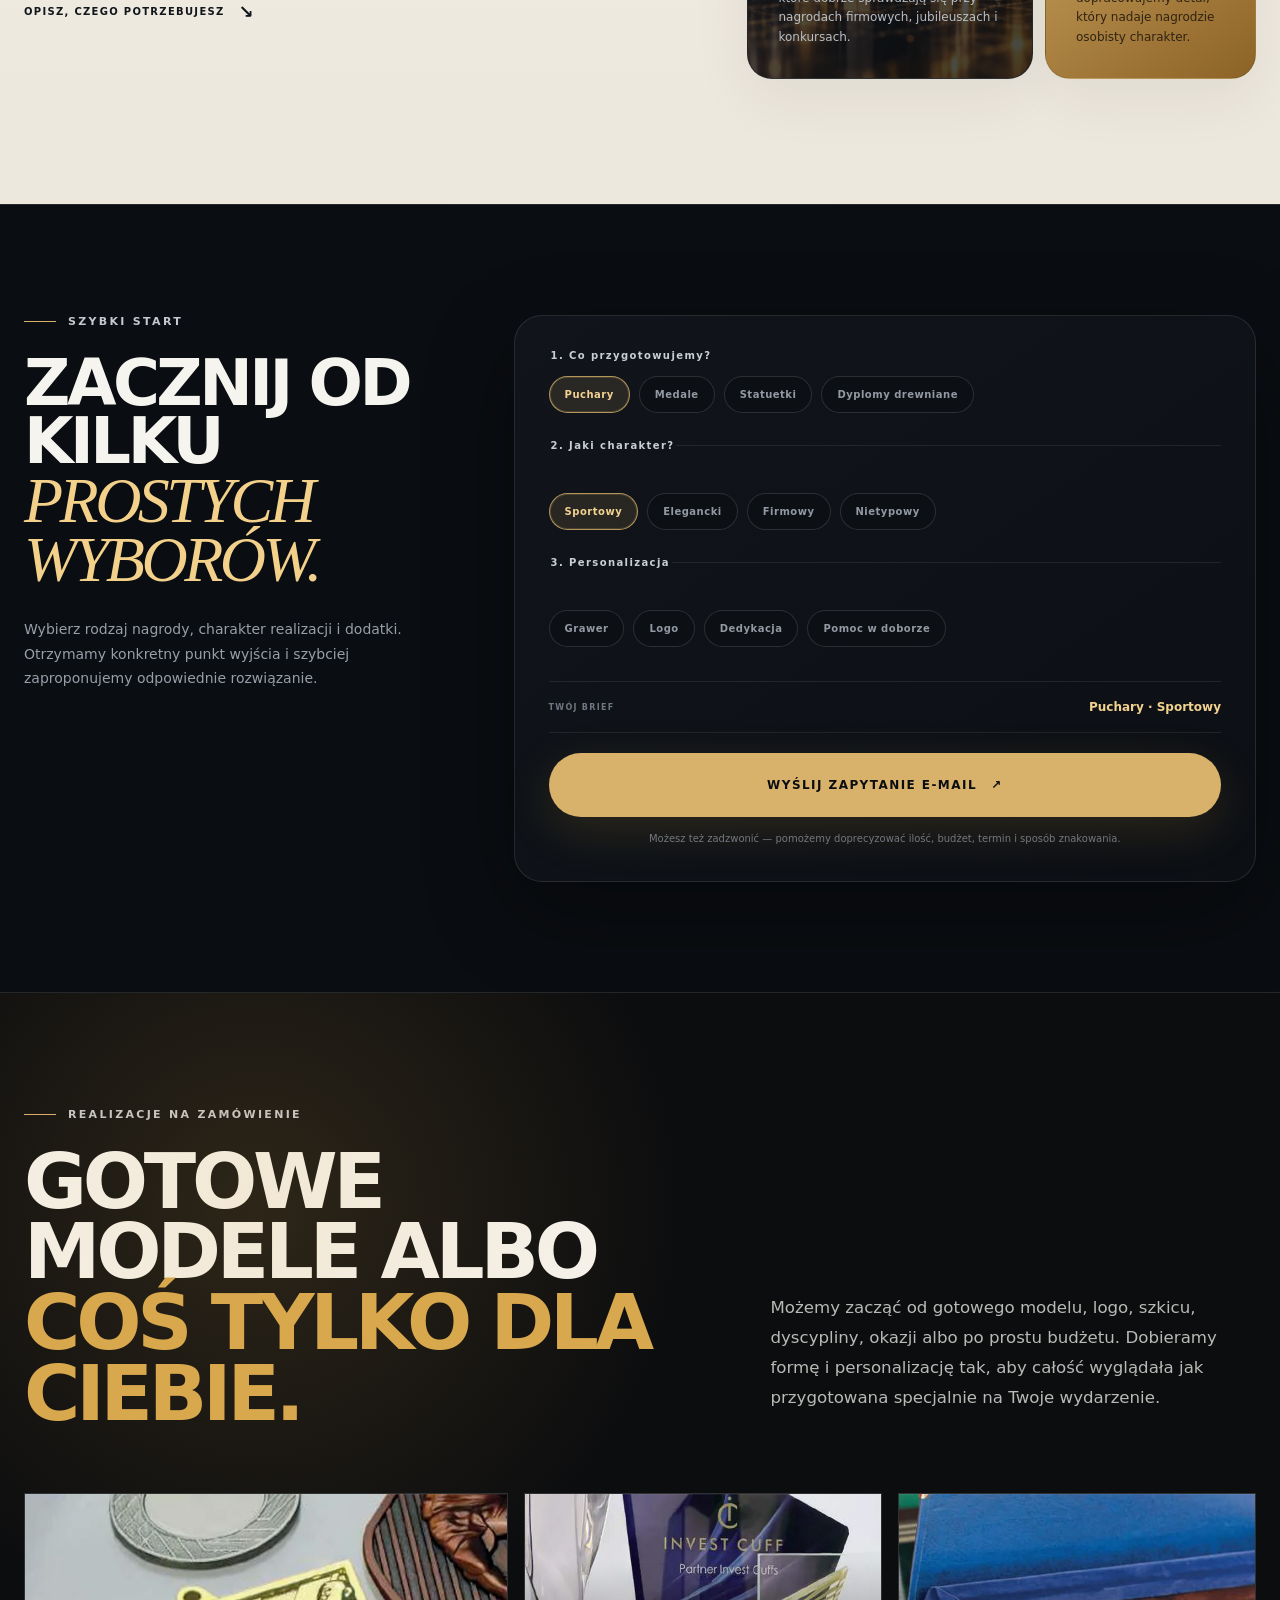
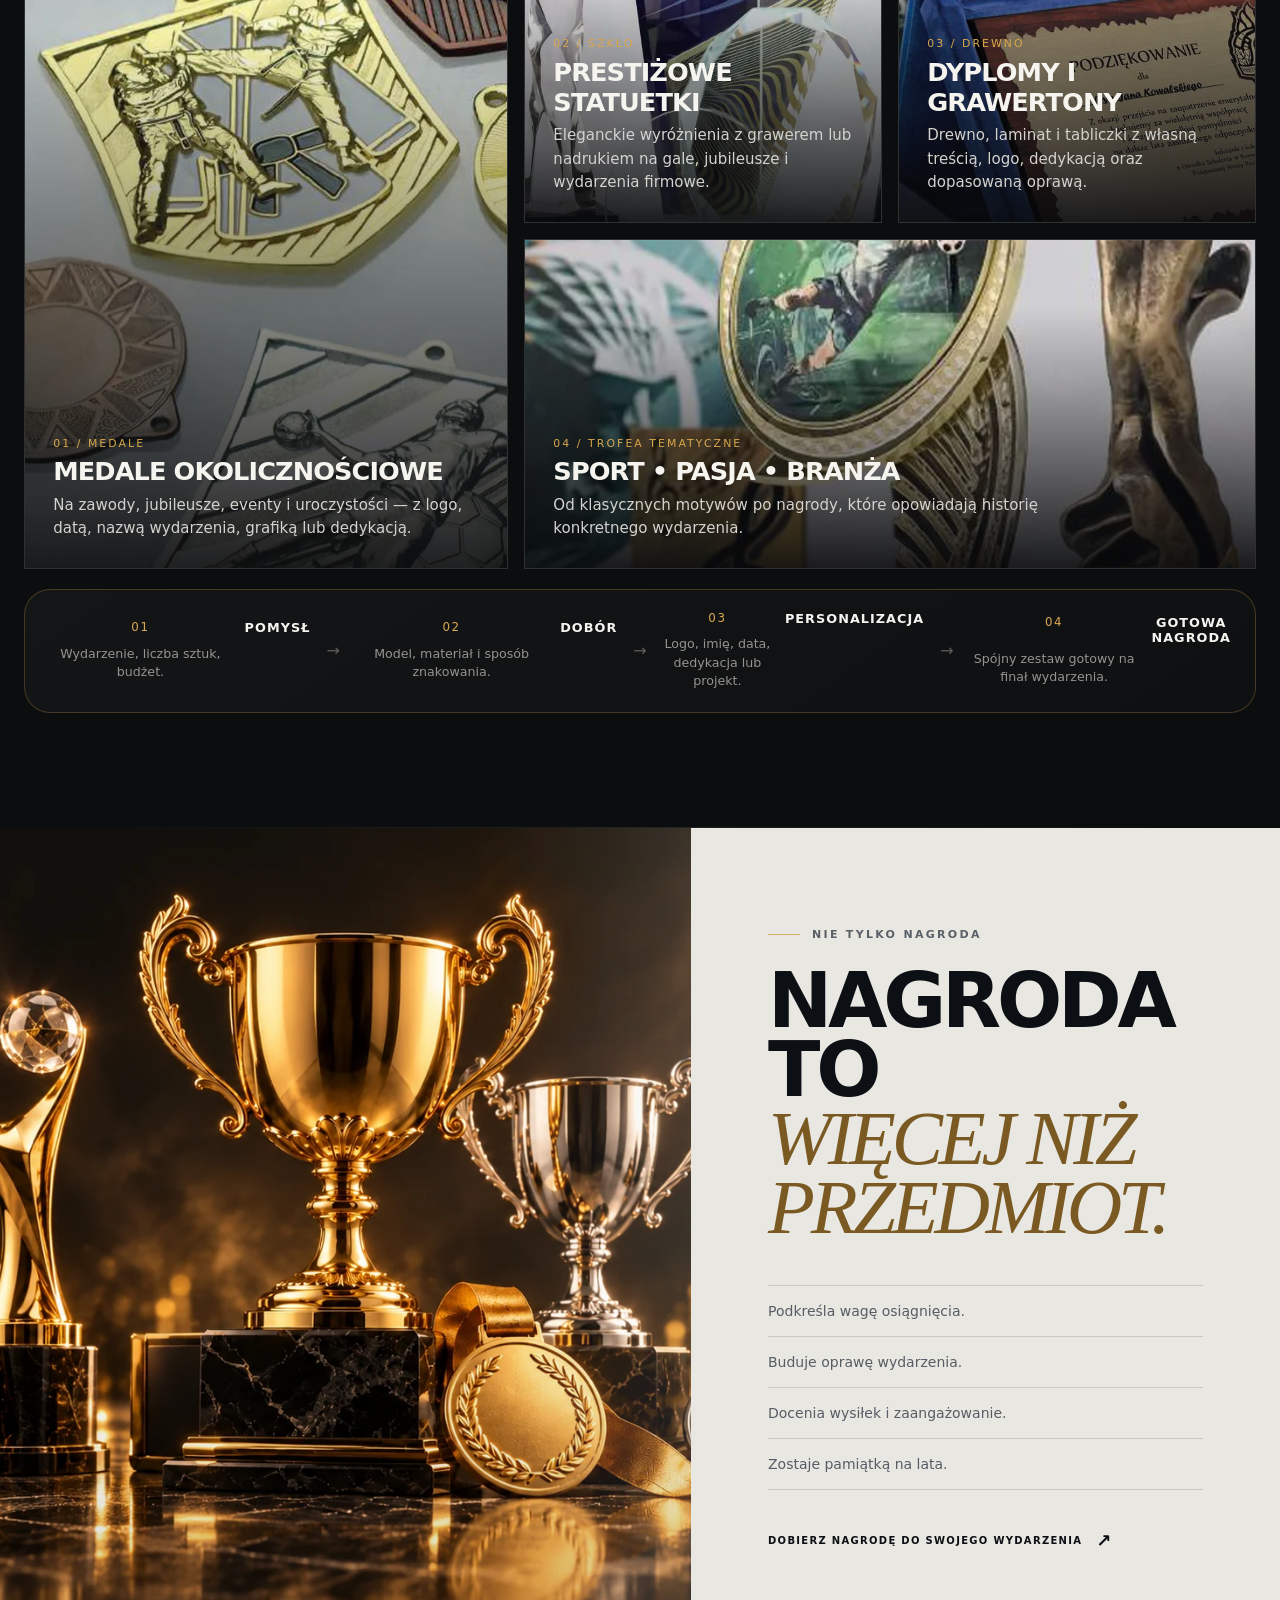
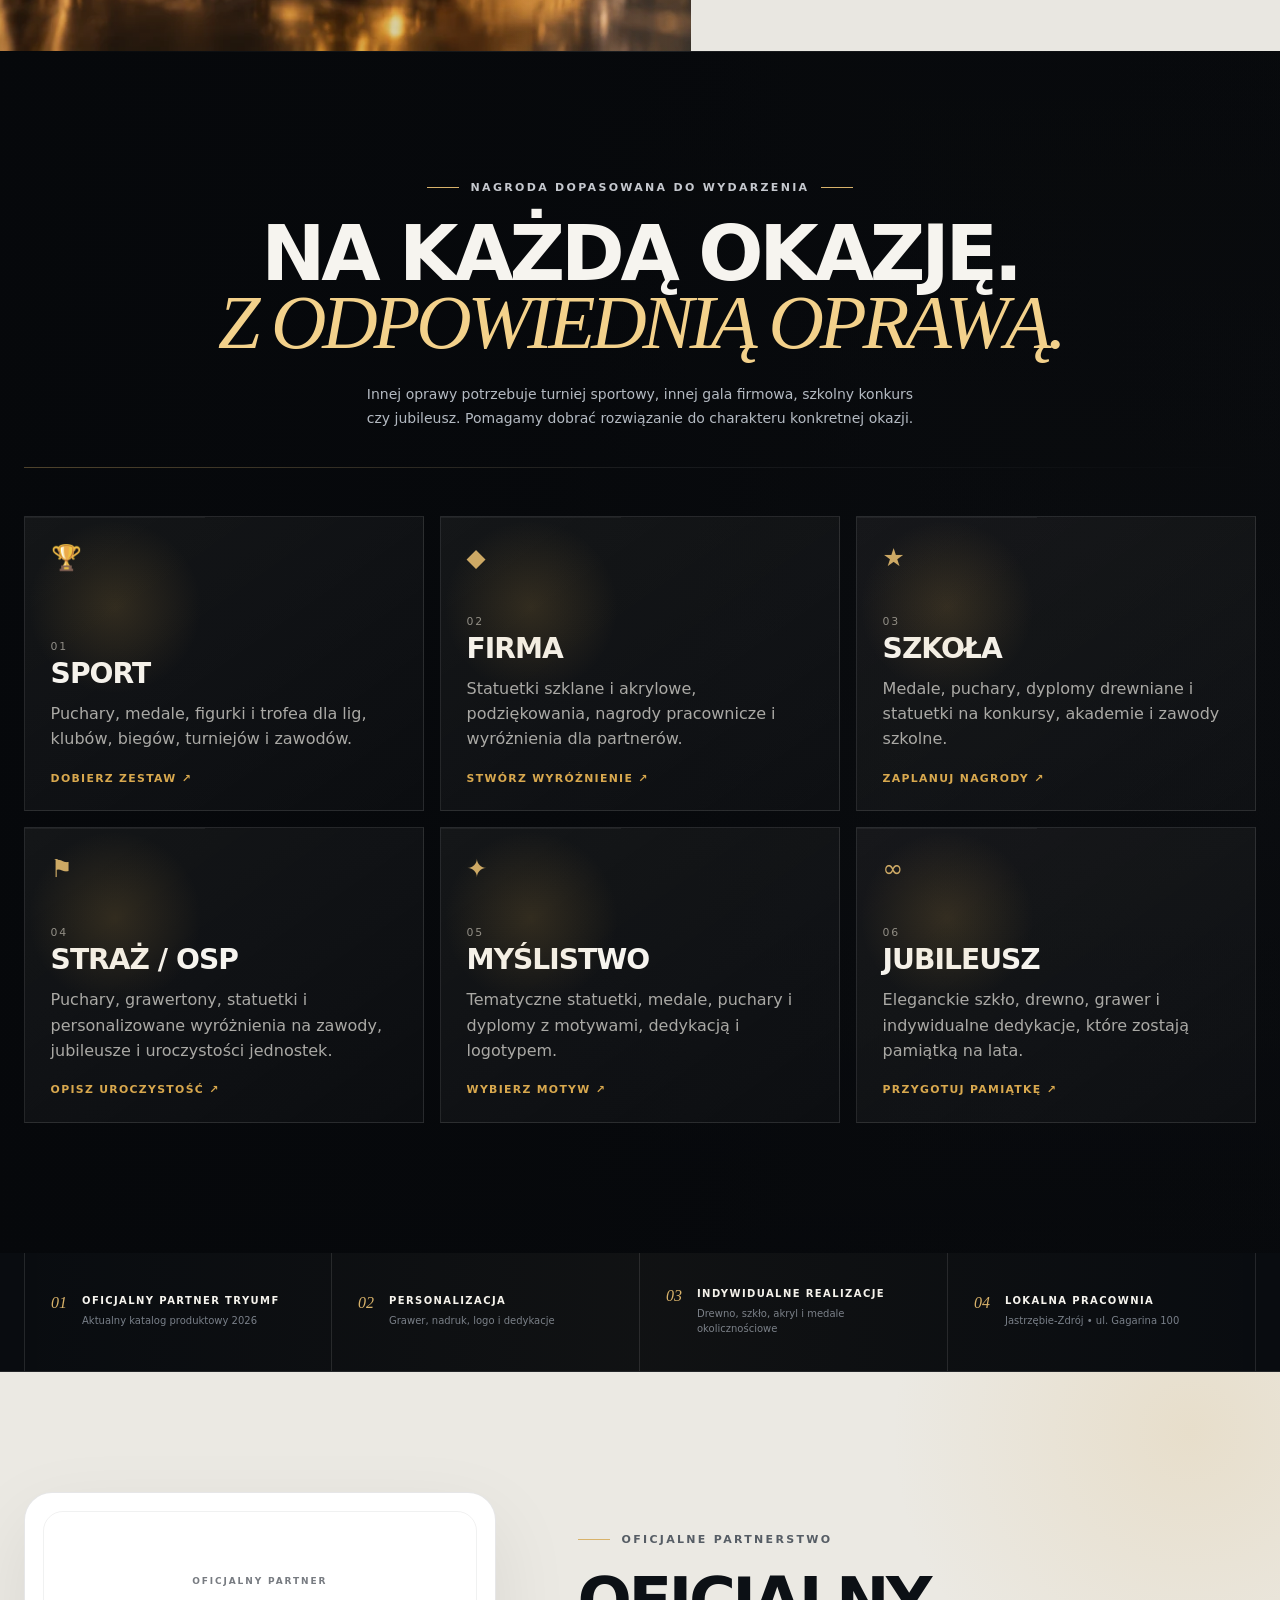
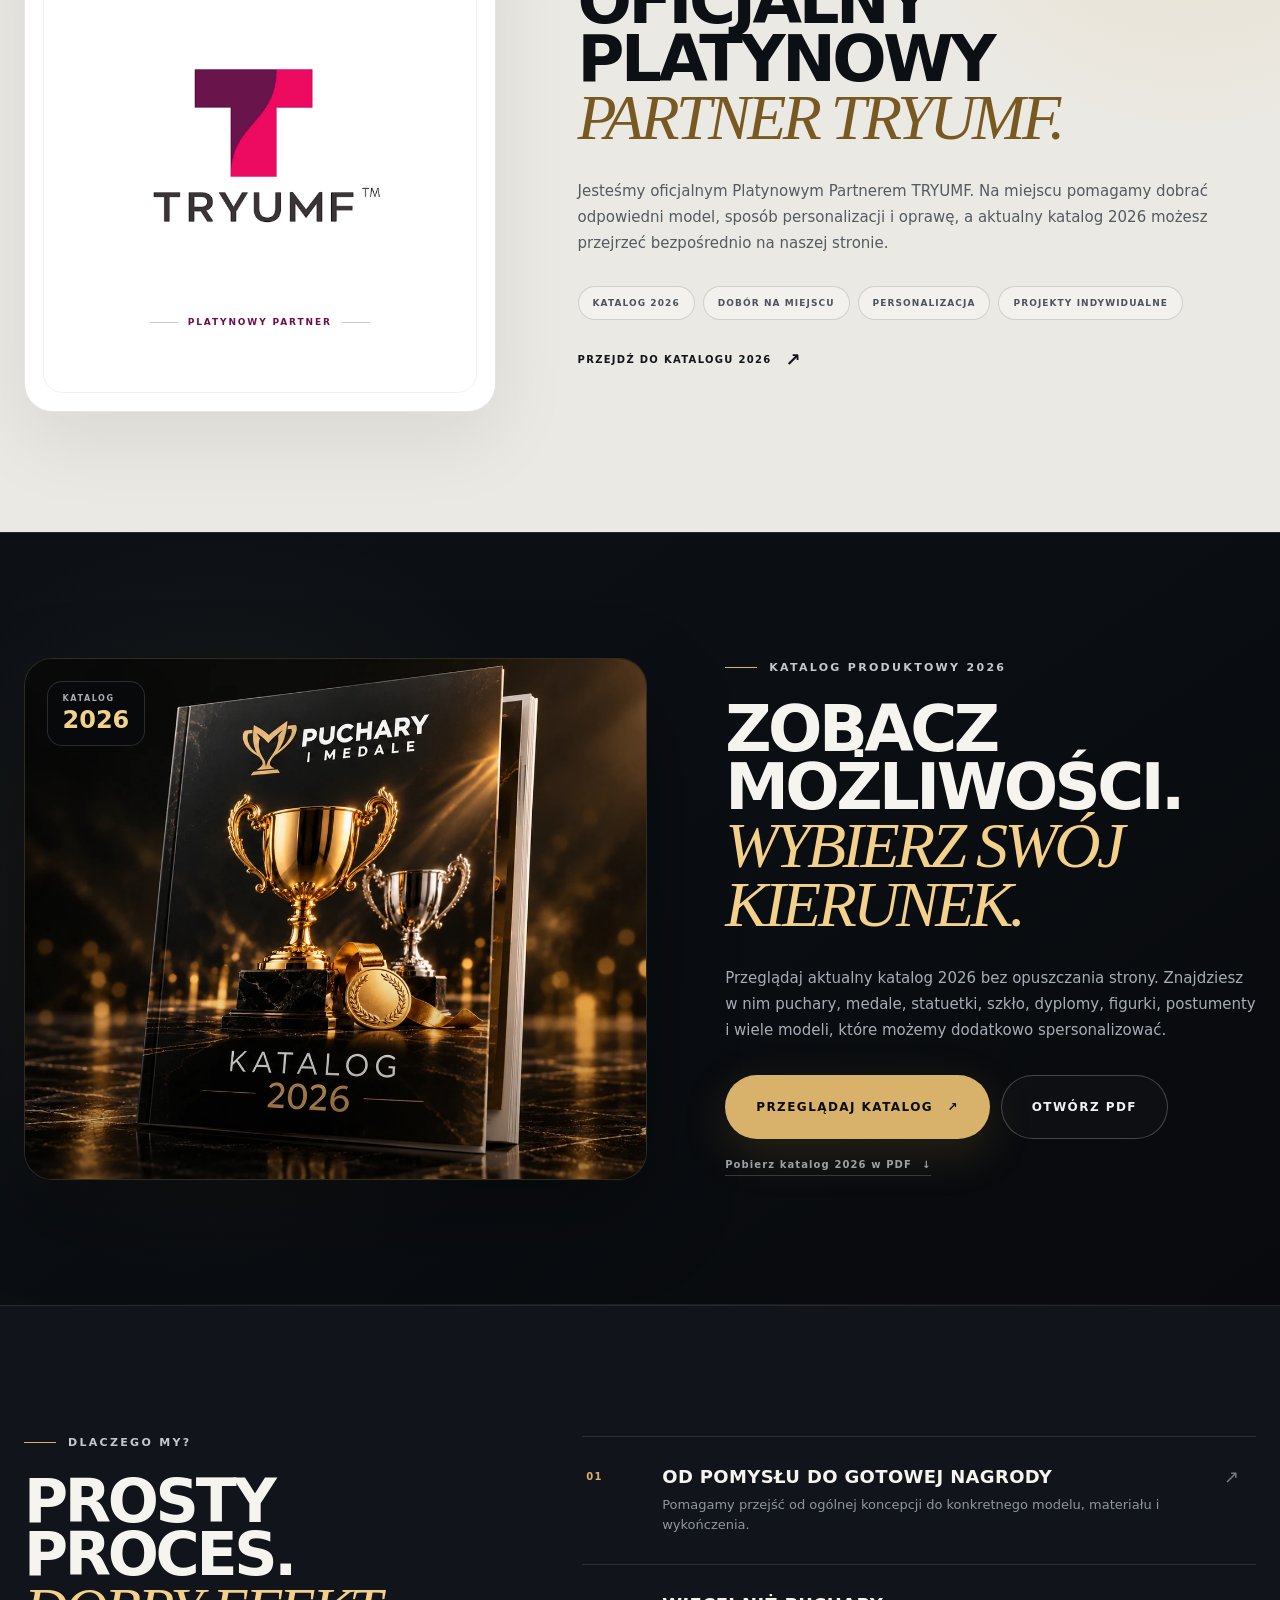
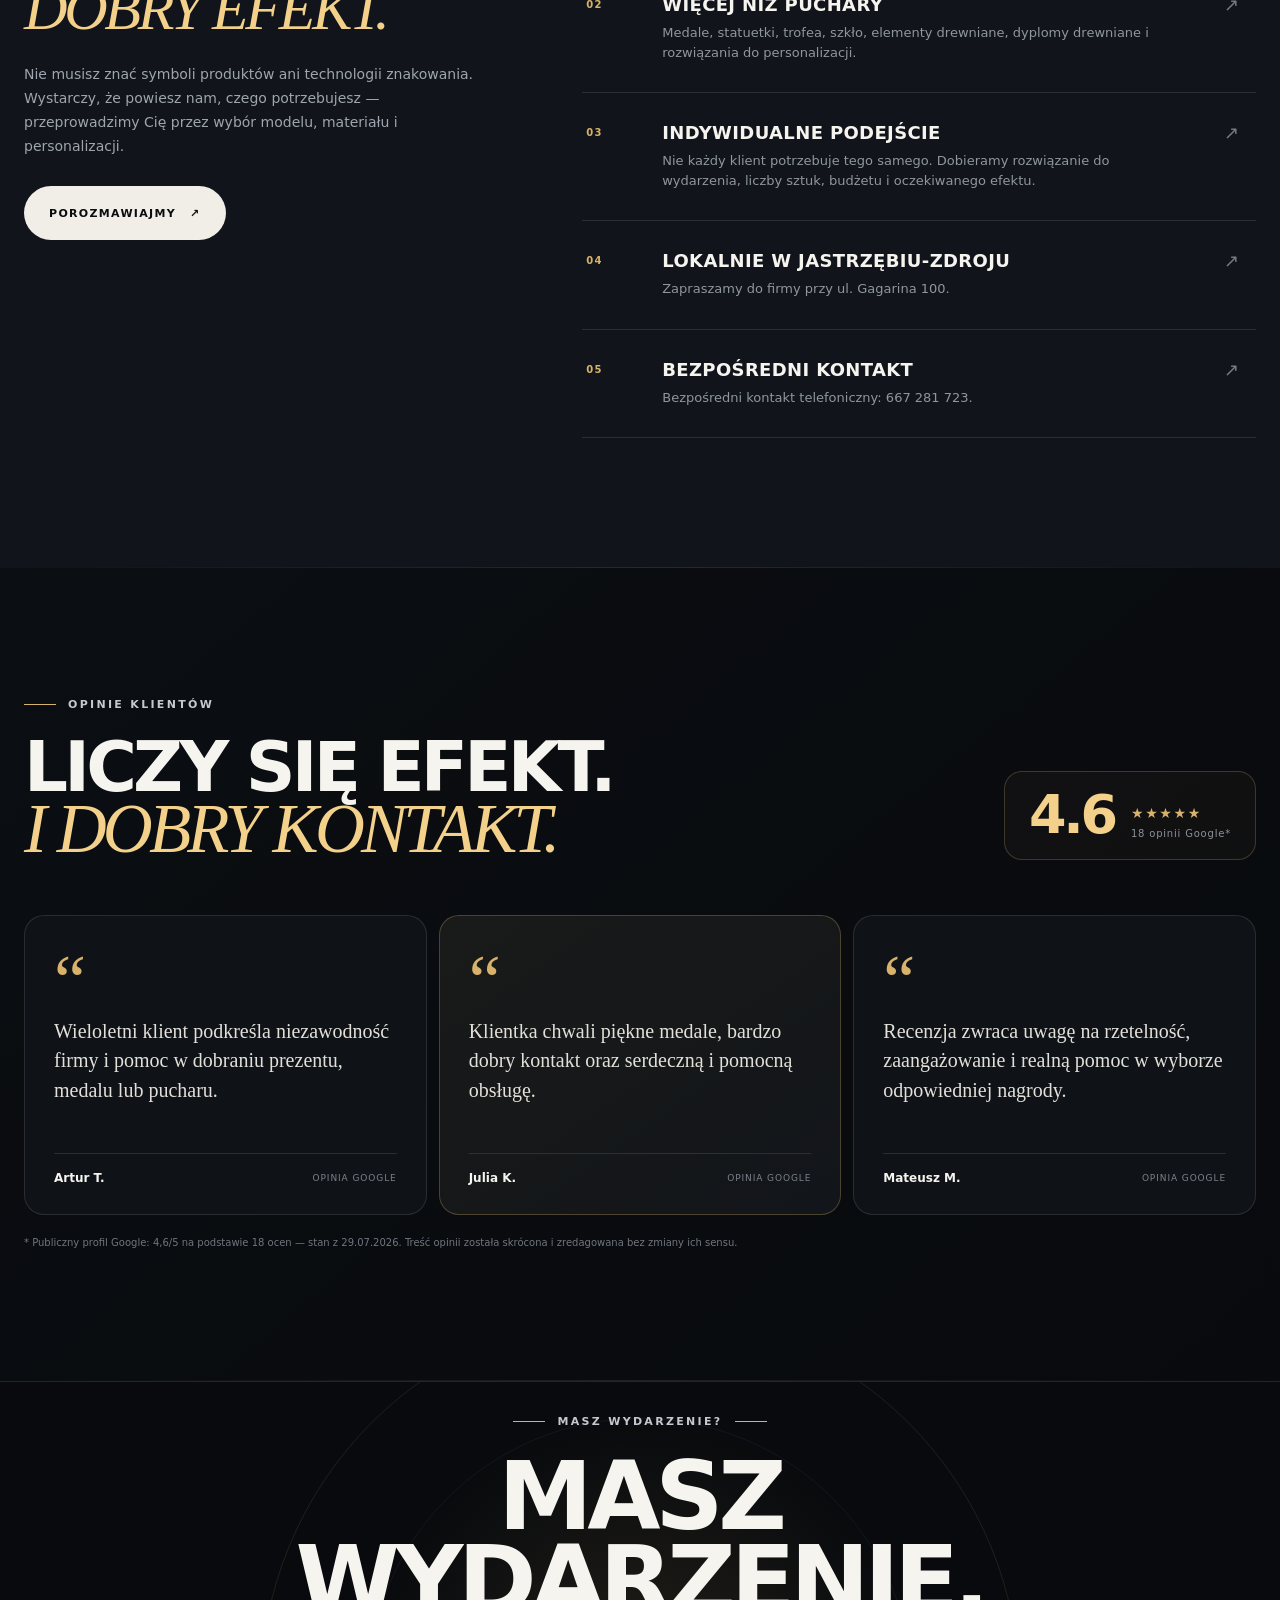
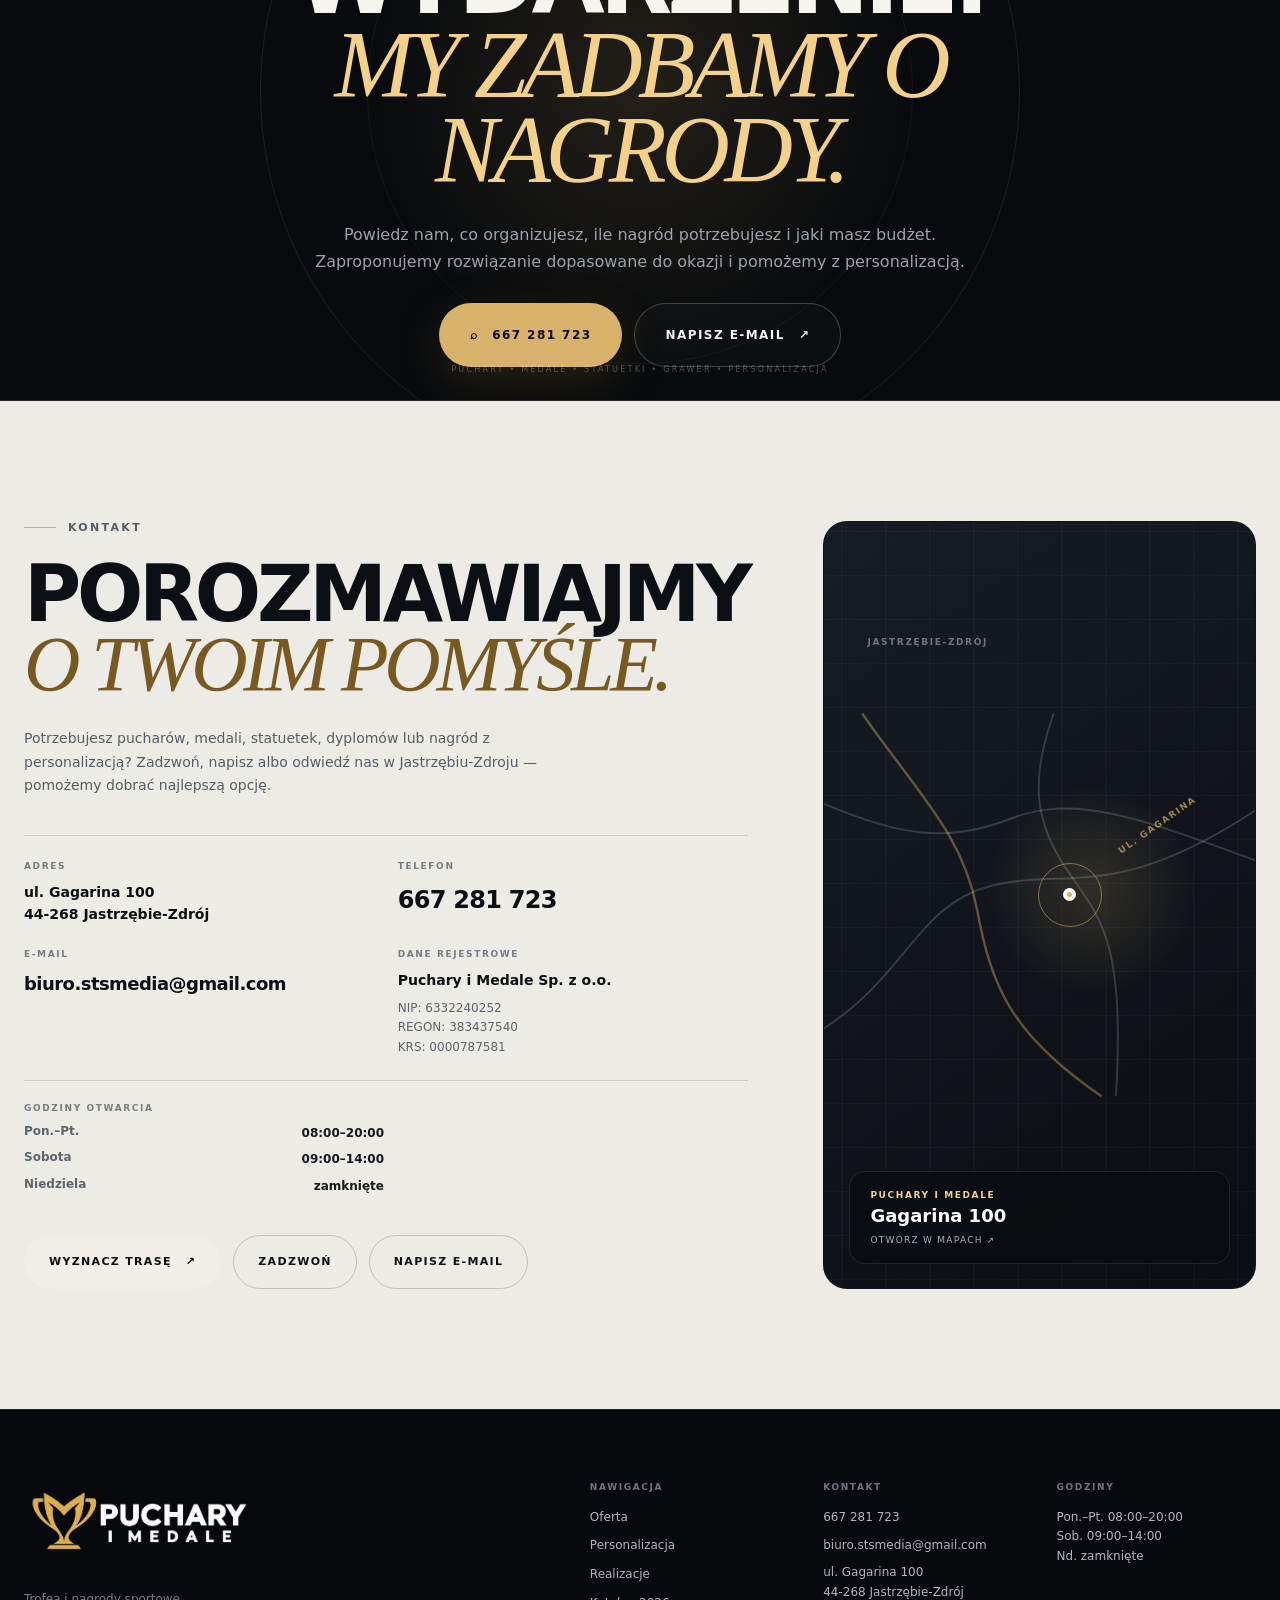
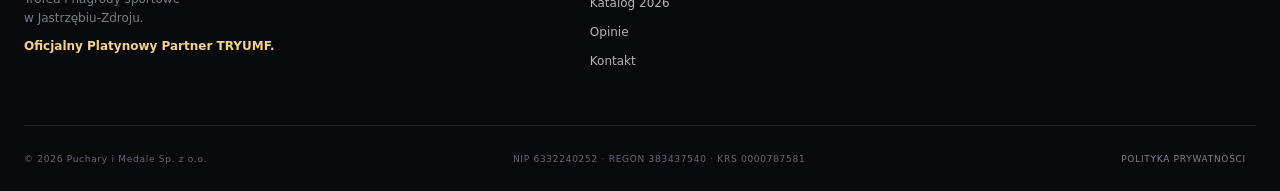
==== commit 511f0bb4: "Add files via upload" ====
--- a/index.html
+++ b/index.html
@@ -365,6 +365,52 @@
       </div>
     </section>
 
+    <section class="prestige-rail" aria-label="Najważniejsze informacje o pracowni">
+      <div class="container prestige-rail-grid">
+        <div><span>01</span><strong>OFICJALNY PARTNER TRYUMF</strong><small>Aktualny katalog produktowy 2026</small></div>
+        <div><span>02</span><strong>PERSONALIZACJA</strong><small>Grawer, nadruk, logo i dedykacje</small></div>
+        <div><span>03</span><strong>INDYWIDUALNE REALIZACJE</strong><small>Drewno, szkło, akryl i medale okolicznościowe</small></div>
+        <div><span>04</span><strong>LOKALNA PRACOWNIA</strong><small>Jastrzębie-Zdrój • ul. Gagarina 100</small></div>
+      </div>
+    </section>
+
+
+    <section class="partner-section" aria-labelledby="partnerTitle">
+      <div class="container partner-grid">
+        <div class="partner-logo-card reveal">
+          <span class="partner-kicker">OFICJALNY PARTNER</span>
+          <img src="assets/tryumf-logo.png" alt="TRYUMF" width="447" height="447" loading="lazy" decoding="async">
+          <span class="partner-level">PLATYNOWY PARTNER</span>
+        </div>
+        <div class="partner-copy reveal" data-delay="100">
+          <p class="eyebrow"><span></span> OFICJALNE PARTNERSTWO</p>
+          <h2 id="partnerTitle">OFICJALNY PLATYNOWY<br><em>PARTNER TRYUMF.</em></h2>
+          <p>Jesteśmy oficjalnym Platynowym Partnerem TRYUMF. Na miejscu pomagamy dobrać odpowiedni model, sposób personalizacji i oprawę, a aktualny katalog 2026 możesz przejrzeć bezpośrednio na naszej stronie.</p>
+          <div class="partner-points" aria-label="Korzyści partnerstwa"><span>KATALOG 2026</span><span>DOBÓR NA MIEJSCU</span><span>PERSONALIZACJA</span><span>PROJEKTY INDYWIDUALNE</span></div>
+          <a class="text-link partner-link" href="#katalog">PRZEJDŹ DO KATALOGU 2026 <span>↗</span></a>
+        </div>
+      </div>
+    </section>
+
+    <section class="catalog-section" id="katalog" aria-labelledby="catalogTitle">
+      <div class="container catalog-grid">
+        <div class="catalog-visual reveal">
+          <div class="catalog-year-badge"><span>KATALOG</span><strong>2026</strong></div>
+          <img src="assets/catalog-cover.webp" alt="Wizualizacja katalogu Puchary i Medale 2026" width="1672" height="941" loading="lazy" decoding="async">
+        </div>
+        <div class="catalog-copy reveal" data-delay="100">
+          <p class="eyebrow"><span></span> KATALOG PRODUKTOWY 2026</p>
+          <h2 id="catalogTitle">ZOBACZ MOŻLIWOŚCI.<br><em>WYBIERZ SWÓJ KIERUNEK.</em></h2>
+          <p>Przeglądaj aktualny katalog 2026 bez opuszczania strony. Znajdziesz w nim puchary, medale, statuetki, szkło, dyplomy, figurki, postumenty i wiele modeli, które możemy dodatkowo spersonalizować.</p>
+          <div class="catalog-actions">
+            <button class="btn btn-gold btn-large" type="button" data-catalog-open>PRZEGLĄDAJ KATALOG <span>↗</span></button>
+            <a class="btn btn-ghost btn-large" href="assets/katalog-tryumf-2026.pdf" target="_blank" rel="noopener">OTWÓRZ PDF</a>
+          </div>
+          <a class="catalog-download" href="assets/katalog-tryumf-2026.pdf" download>Pobierz katalog 2026 w PDF <span>↓</span></a>
+        </div>
+      </div>
+    </section>
+
     <section class="section why" aria-labelledby="whyTitle">
       <div class="container why-grid">
         <div class="why-intro reveal">
@@ -385,51 +431,6 @@
     </section>
 
 
-    <section class="prestige-rail" aria-label="Najważniejsze informacje o pracowni">
-      <div class="container prestige-rail-grid">
-        <div><span>01</span><strong>OFICJALNY PARTNER TRYUMF</strong><small>Aktualny katalog produktowy 2026</small></div>
-        <div><span>02</span><strong>PERSONALIZACJA</strong><small>Grawer, nadruk, logo i dedykacje</small></div>
-        <div><span>03</span><strong>INDYWIDUALNE REALIZACJE</strong><small>Drewno, szkło, akryl i medale okolicznościowe</small></div>
-        <div><span>04</span><strong>LOKALNA PRACOWNIA</strong><small>Jastrzębie-Zdrój • ul. Gagarina 100</small></div>
-      </div>
-    </section>
-
-
-    <section class="partner-section" aria-labelledby="partnerTitle">
-      <div class="container partner-grid">
-        <div class="partner-logo-card reveal">
-          <span class="partner-kicker">OFICJALNY PARTNER</span>
-          <img src="assets/tryumf-logo.png" alt="TRYUMF" width="447" height="447" loading="lazy" decoding="async">
-          <span class="partner-level">PLATYNOWY PARTNER</span>
-        </div>
-        <div class="partner-copy reveal" data-delay="100">
-          <p class="eyebrow"><span></span> OFICJALNE PARTNERSTWO</p>
-          <h2 id="partnerTitle">OFICJALNY PLATYNOWY<br><em>PARTNER TRYUMF.</em></h2>
-          <p>Jesteśmy oficjalnym Platynowym Partnerem TRYUMF. Na miejscu pomagamy dobrać odpowiedni model, sposób personalizacji i oprawę, a aktualny katalog 2026 możesz przejrzeć bezpośrednio na naszej stronie.</p>
-          <div class="partner-points" aria-label="Korzyści partnerstwa"><span>KATALOG 2026</span><span>DOBÓR NA MIEJSCU</span><span>PERSONALIZACJA</span><span>PROJEKTY INDYWIDUALNE</span></div>
-          <a class="text-link partner-link" href="#katalog">PRZEJDŹ DO KATALOGU 2026 <span>↗</span></a>
-        </div>
-      </div>
-    </section>
-
-    <section class="catalog-section" id="katalog" aria-labelledby="catalogTitle">
-      <div class="container catalog-grid">
-        <div class="catalog-visual reveal">
-          <div class="catalog-year-badge"><span>KATALOG</span><strong>2026</strong></div>
-          <img src="assets/catalog-cover.webp" alt="Wizualizacja katalogu Puchary i Medale 2026" width="1672" height="941" loading="lazy" decoding="async">
-        </div>
-        <div class="catalog-copy reveal" data-delay="100">
-          <p class="eyebrow"><span></span> KATALOG PRODUKTOWY 2026</p>
-          <h2 id="catalogTitle">ZOBACZ MOŻLIWOŚCI.<br><em>WYBIERZ SWÓJ KIERUNEK.</em></h2>
-          <p>Przeglądaj aktualny katalog 2026 bez opuszczania strony. Znajdziesz w nim puchary, medale, statuetki, szkło, dyplomy, figurki, postumenty i wiele modeli, które możemy dodatkowo spersonalizować.</p>
-          <div class="catalog-actions">
-            <button class="btn btn-gold btn-large" type="button" data-catalog-open>PRZEGLĄDAJ KATALOG <span>↗</span></button>
-            <a class="btn btn-ghost btn-large" href="assets/katalog-tryumf-2026.pdf" target="_blank" rel="noopener">OTWÓRZ PDF</a>
-          </div>
-          <a class="catalog-download" href="assets/katalog-tryumf-2026.pdf" download>Pobierz katalog 2026 w PDF <span>↓</span></a>
-        </div>
-      </div>
-    </section>
 
     <section class="reviews" id="opinie" aria-labelledby="reviewsTitle">
       <div class="container">
--- a/styles.css
+++ b/styles.css
@@ -455,3 +455,159 @@
 @media(max-width:820px){
   .prestige-rail{margin-top:0}
 }
+
+/* ===== Desktop hero full-bleed + spacing/text refinement ===== */
+@media(min-width:821px){
+  /* The photo layer escapes the centered content container and fills the whole hero width. */
+  .hero-art{
+    position:absolute;
+    top:0;
+    bottom:0;
+    left:50%;
+    width:100vw;
+    height:auto;
+    min-height:0;
+    transform:translateX(-50%);
+    z-index:1;
+    pointer-events:none;
+  }
+  .hero-photo-frame{
+    position:absolute;
+    inset:0;
+    width:100%;
+    max-width:none;
+    height:100%;
+    max-height:none;
+    border:0;
+    border-radius:0;
+    box-shadow:none;
+    background:transparent;
+  }
+  .hero-photo{
+    width:100%;
+    height:100%;
+    object-fit:cover;
+    object-position:67% 52%;
+  }
+  .hero-photo-shade{
+    background:linear-gradient(90deg,rgba(6,8,11,.90) 0%,rgba(6,8,11,.78) 31%,rgba(6,8,11,.40) 54%,rgba(6,8,11,.22) 76%,rgba(6,8,11,.36) 100%),linear-gradient(180deg,rgba(4,6,8,.04),rgba(4,6,8,.18) 58%,rgba(4,6,8,.56) 100%);
+    opacity:1;
+  }
+  .hero-partner-seal{right:clamp(34px,5.5vw,110px);top:clamp(90px,14vh,150px)}
+  .hero-specs{
+    left:auto;
+    right:clamp(24px,3.5vw,64px);
+    bottom:28px;
+    top:auto;
+    gap:14px;
+    padding:14px 18px;
+    background:rgba(5,7,9,.64);
+  }
+  .hero-specs span{font-size:10px;letter-spacing:.17em}
+  .hero-specs i{width:4px;height:4px}
+  .hero-catalog-link{font-size:12px;letter-spacing:.10em;margin-top:24px}
+  .hero-catalog-link>span{min-width:50px;height:30px;font-size:11px}
+  .hero-location{font-size:13px;letter-spacing:.09em;margin-top:24px}
+  .pin-dot{width:7px;height:7px}
+  .marquee{height:64px}
+  .marquee-track{gap:30px}
+  .marquee span{font-size:14px;letter-spacing:.19em}
+  .marquee i{font-size:15px}
+  .section-offer{padding-top:72px}
+}
+
+/* Remove the oversized dead zone between the category ticker and the next section. */
+.section-offer{margin-top:0}
+.section-offer .section-heading{margin-top:0}
+
+@media(max-width:820px){
+  .marquee{height:52px}
+  .marquee span{font-size:12px;letter-spacing:.18em}
+  .hero-catalog-link{font-size:10px}
+  .hero-location{font-size:10px}
+  .section-offer{padding-top:54px!important}
+}
+
+
+/* --- Final mobile composition: process + why section --- */
+.process-strip{
+  border-radius:26px;
+  overflow:hidden;
+  background:linear-gradient(145deg,rgba(255,255,255,.035),rgba(255,255,255,.015));
+  border:1px solid rgba(216,168,78,.26);
+}
+.process-strip div{
+  text-align:center;
+  justify-items:center;
+  align-content:center;
+}
+.process-strip div span{
+  grid-row:auto;
+  padding-top:0;
+  margin-bottom:.35rem;
+}
+.process-strip strong{display:block;text-align:center}
+.process-strip p{text-align:center;max-width:220px;margin:.3rem auto 0}
+
+@media(max-width:620px){
+  .process-strip{
+    grid-template-columns:1fr 1fr;
+    gap:0;
+    padding:0!important;
+    border-radius:24px;
+    margin-top:18px;
+  }
+  .process-strip>i{display:none!important}
+  .process-strip div{
+    min-height:150px;
+    padding:22px 16px!important;
+    border:0!important;
+    border-right:1px solid rgba(255,255,255,.07)!important;
+    border-bottom:1px solid rgba(255,255,255,.07)!important;
+    display:flex!important;
+    flex-direction:column;
+    align-items:center;
+    justify-content:center;
+    text-align:center;
+  }
+  .process-strip div:nth-of-type(2n){border-right:0!important}
+  .process-strip div:nth-last-of-type(-n+2){border-bottom:0!important}
+  .process-strip div span{font-size:11px;margin:0 0 8px;color:var(--gold)}
+  .process-strip strong{font-size:13px;line-height:1.25;letter-spacing:.08em}
+  .process-strip p{font-size:11px;line-height:1.45;margin-top:7px;max-width:150px}
+
+  .why{padding:72px 0;background:#10141a}
+  .why-grid{display:block}
+  .why-intro{position:static;margin-bottom:28px}
+  .why-intro h2{font-size:clamp(40px,11.5vw,54px)}
+  .why-intro>p:not(.eyebrow){font-size:13px;margin:20px 0 24px}
+  .why-list{
+    display:grid;
+    grid-template-columns:1fr 1fr;
+    gap:10px;
+    border-top:0;
+  }
+  .why-item{
+    min-height:190px;
+    display:flex!important;
+    flex-direction:column;
+    gap:0!important;
+    padding:18px!important;
+    border:1px solid rgba(255,255,255,.08)!important;
+    border-radius:18px;
+    background:linear-gradient(145deg,rgba(255,255,255,.028),rgba(255,255,255,.01));
+  }
+  .why-item:nth-child(5){grid-column:1/-1;min-height:145px}
+  .why-no{font-size:11px;margin:0 0 20px;color:var(--gold)}
+  .why-item h3{font-size:14px;line-height:1.2;margin:0 0 10px;letter-spacing:.01em}
+  .why-item p{font-size:11px;line-height:1.5;margin:0;color:#979ea8}
+  .why-item i{display:none}
+}
+
+@media(max-width:390px){
+  .process-strip div{min-height:142px;padding:18px 12px!important}
+  .process-strip strong{font-size:12px}
+  .why-item{padding:15px!important;min-height:185px}
+  .why-item h3{font-size:13px}
+  .why-item p{font-size:10.5px}
+}
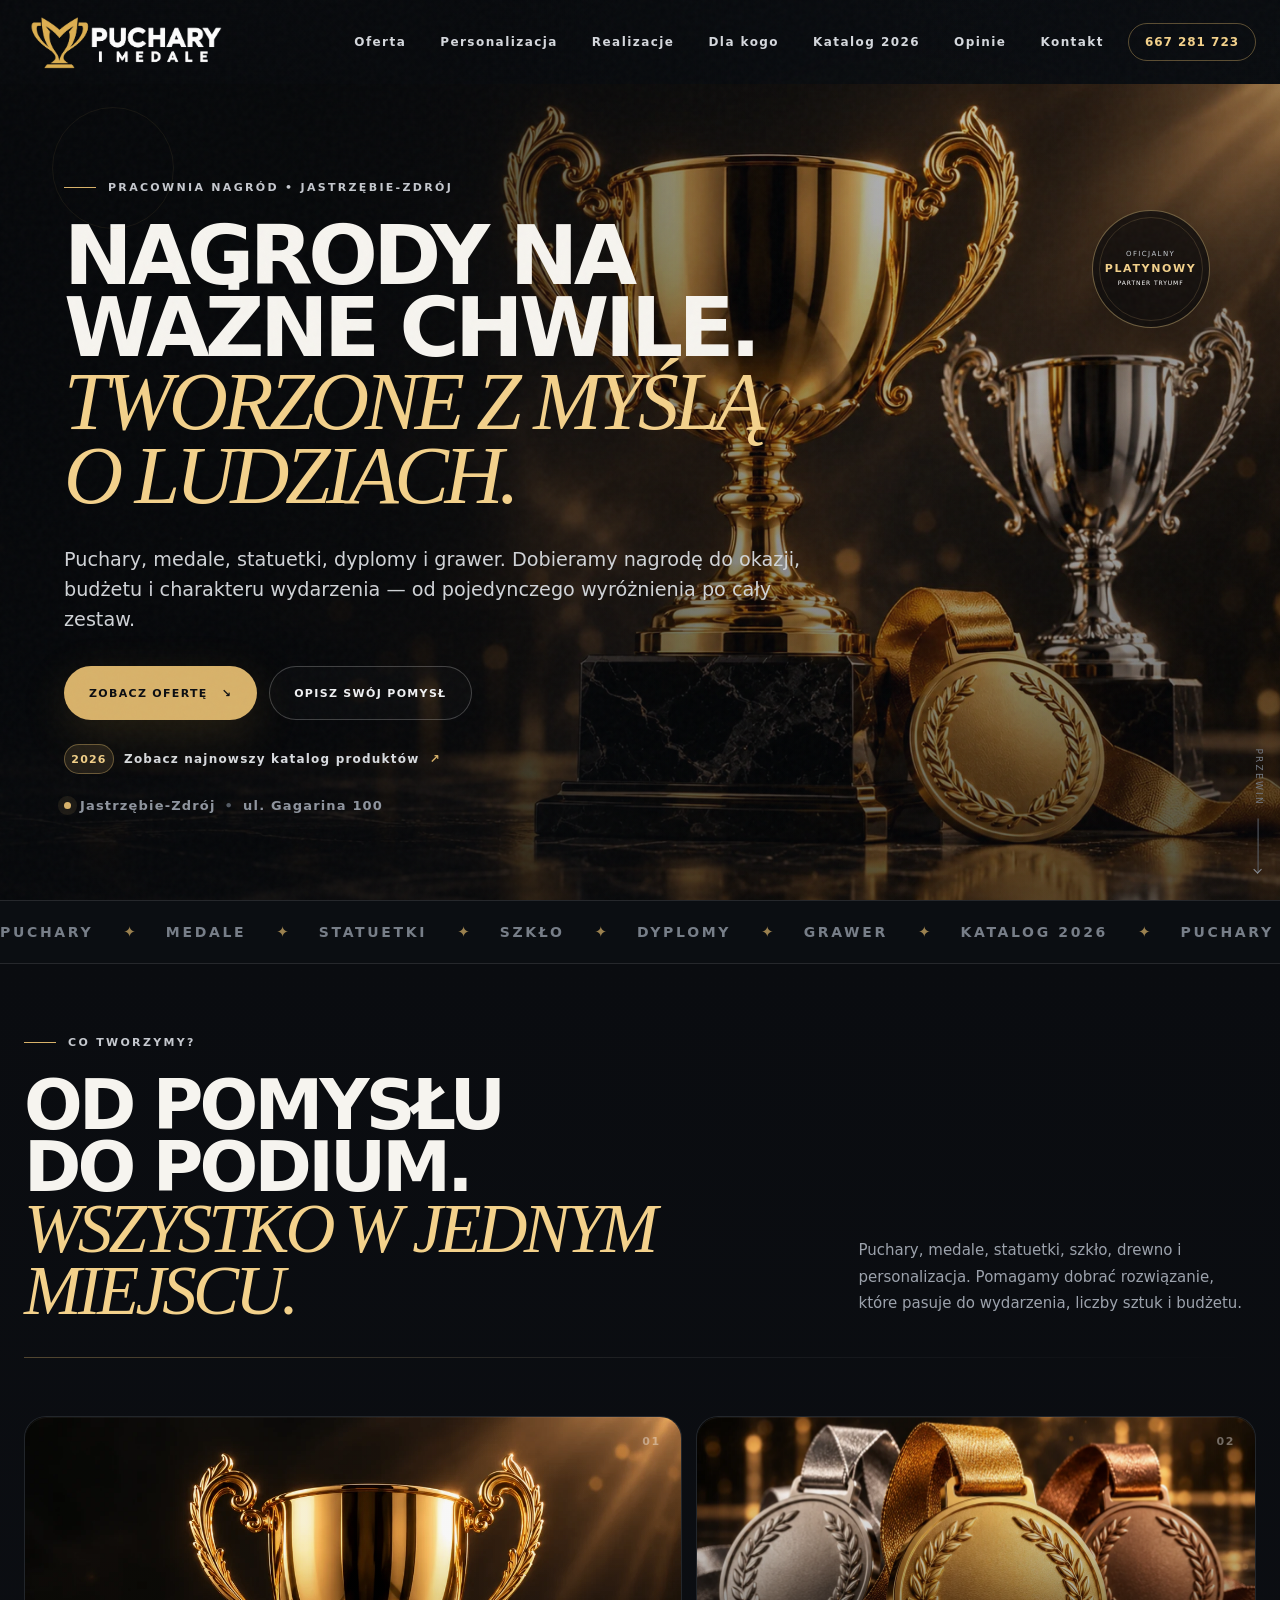
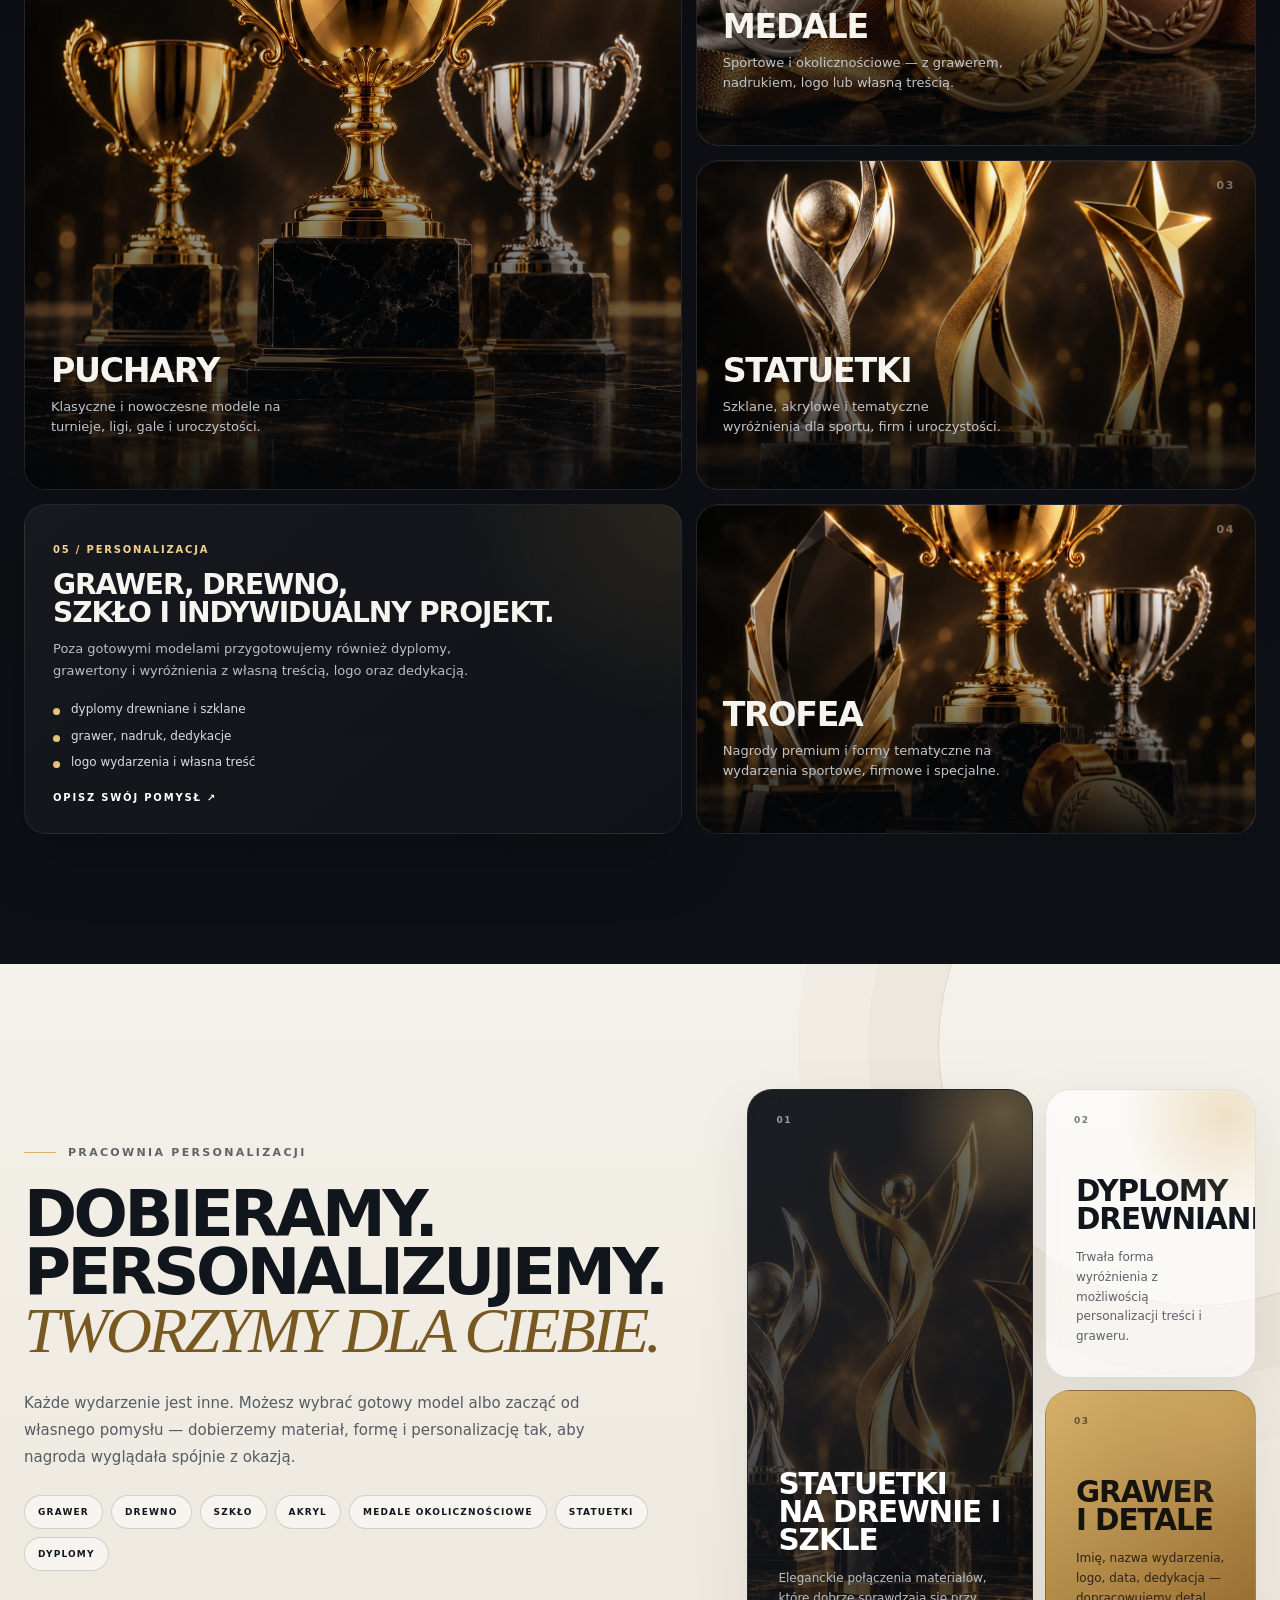
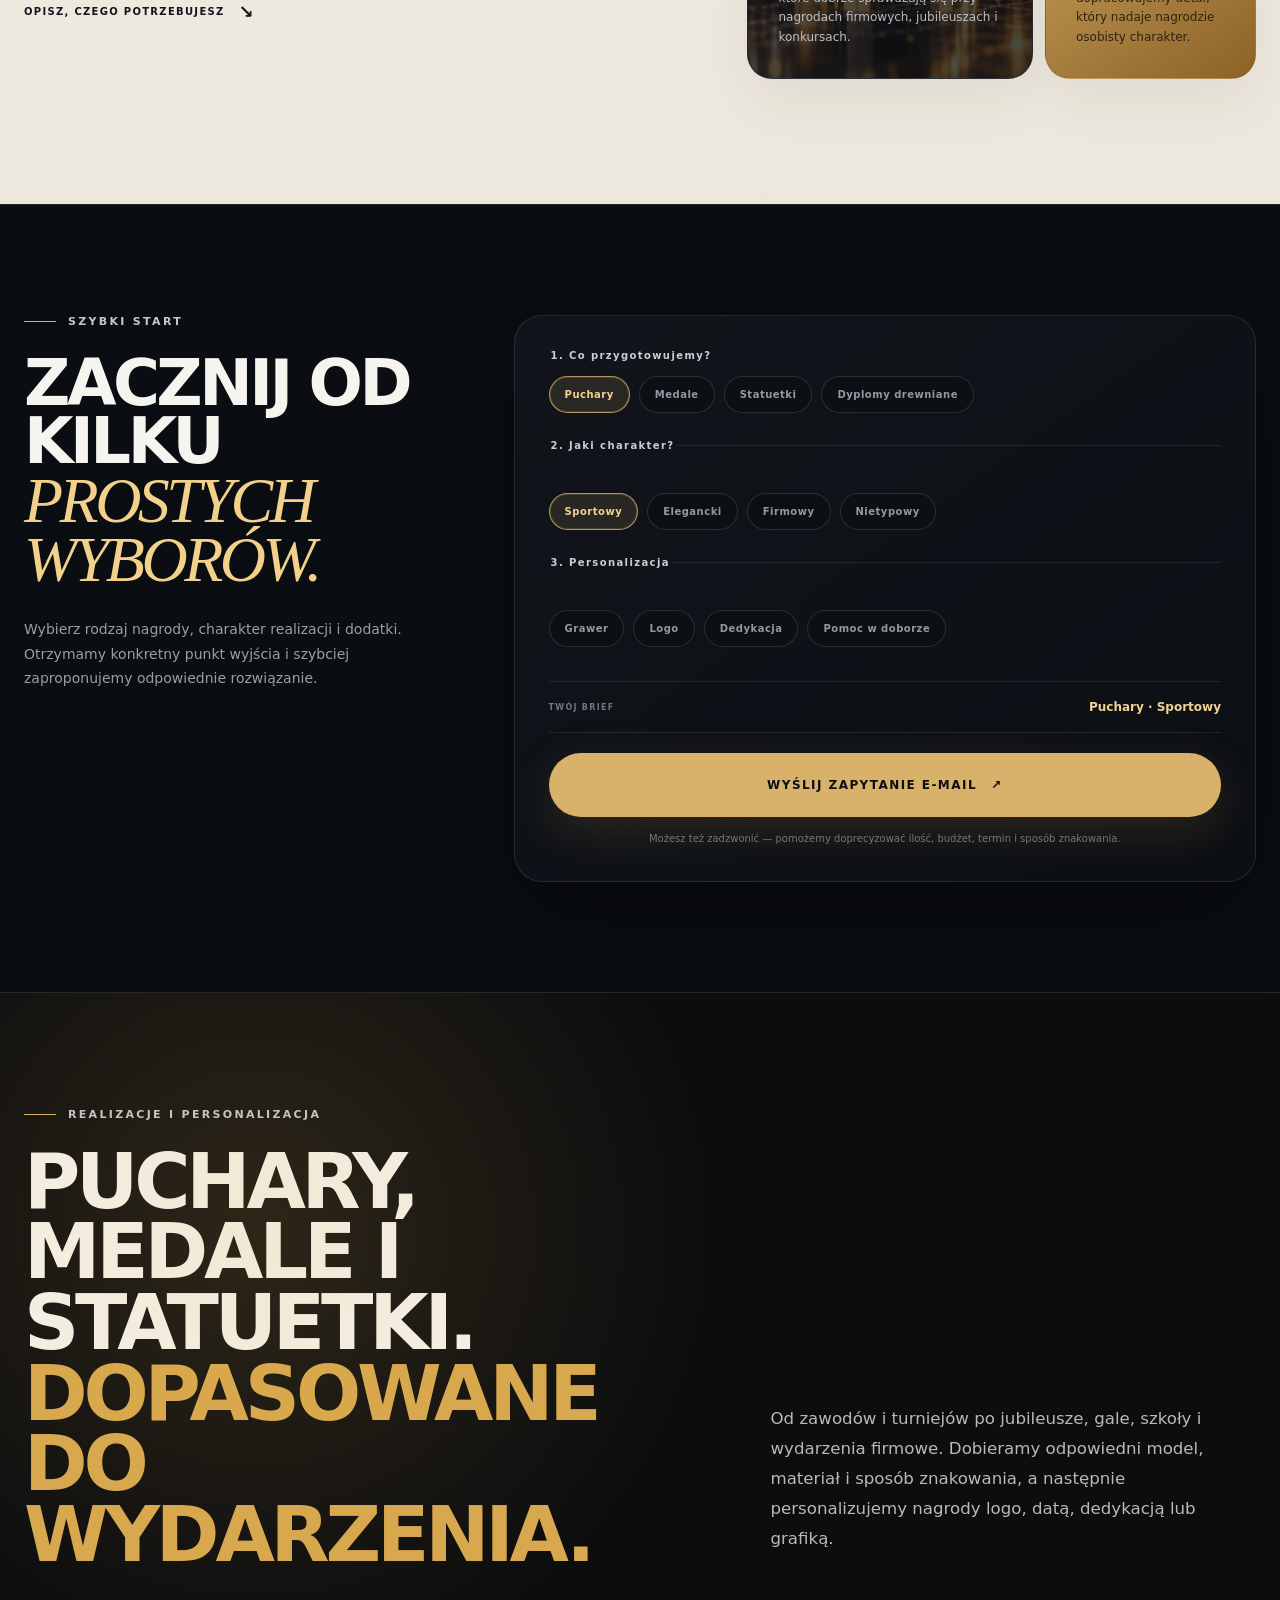
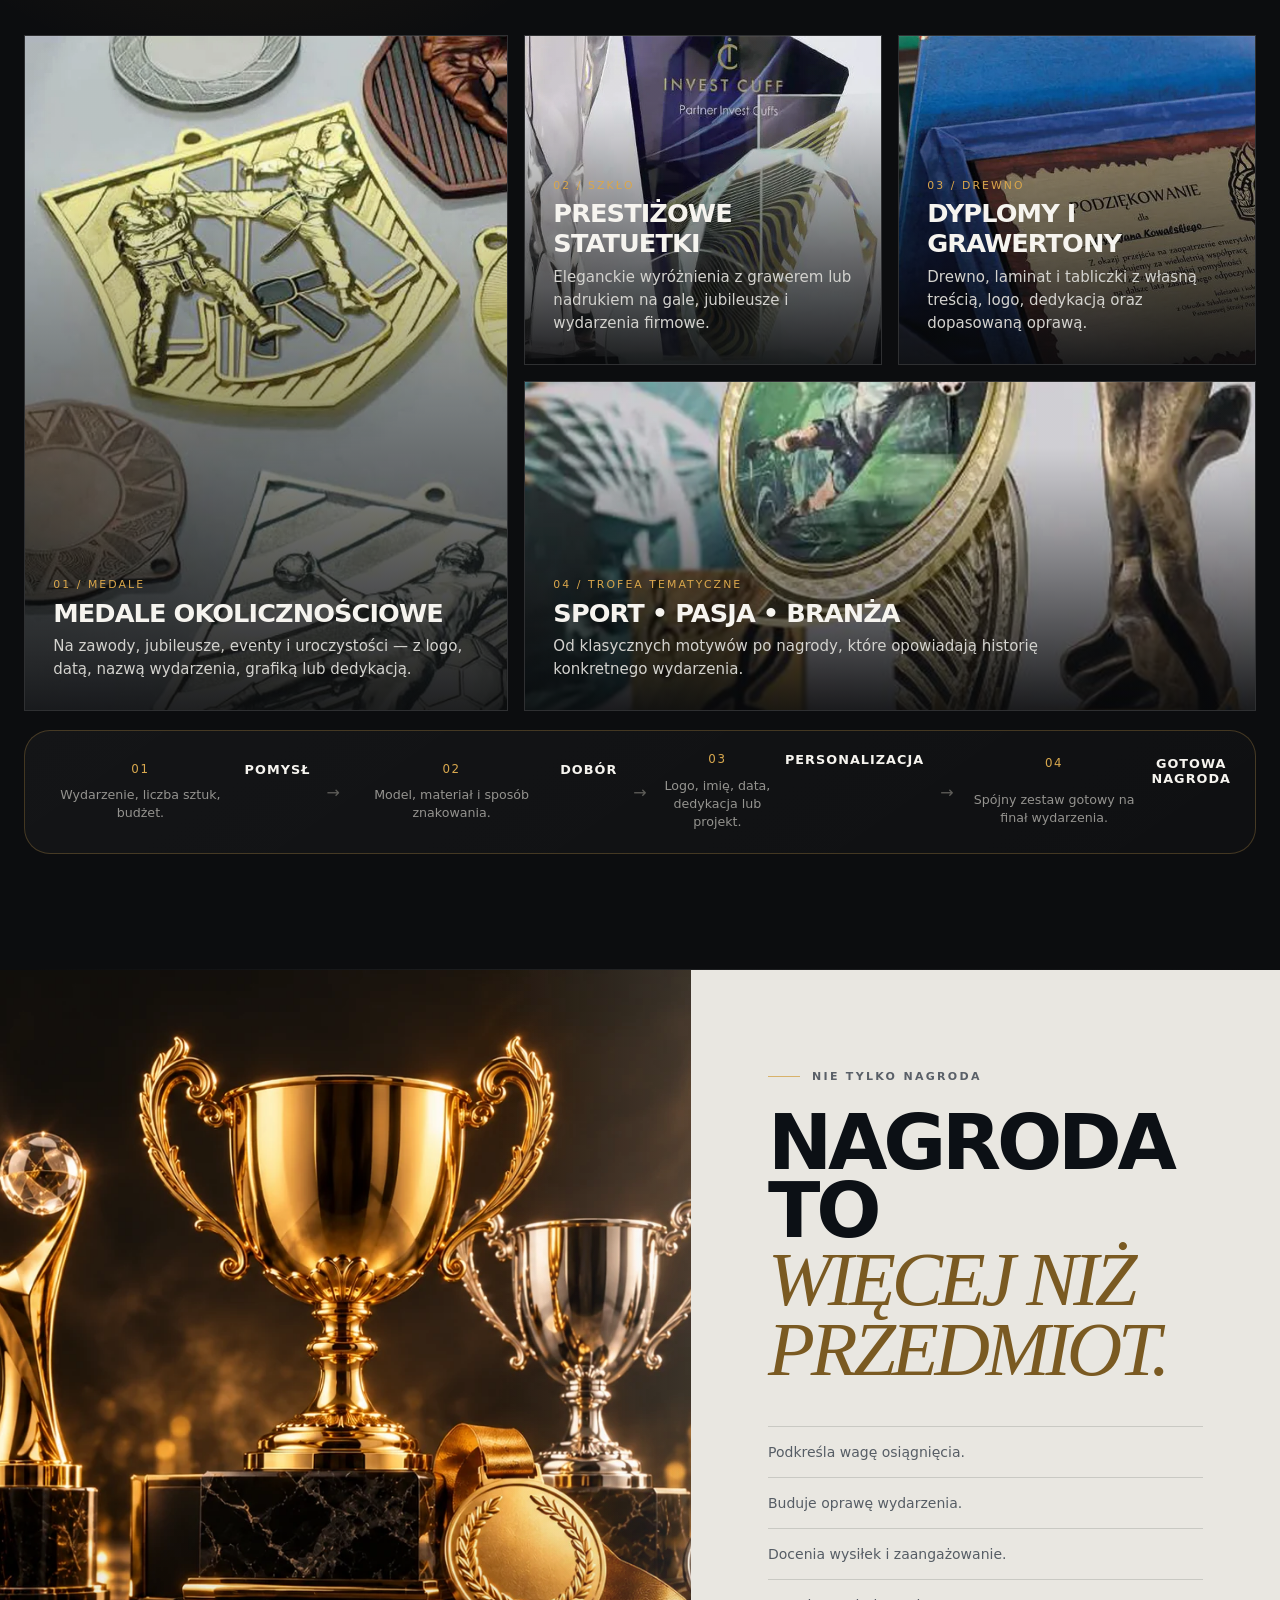
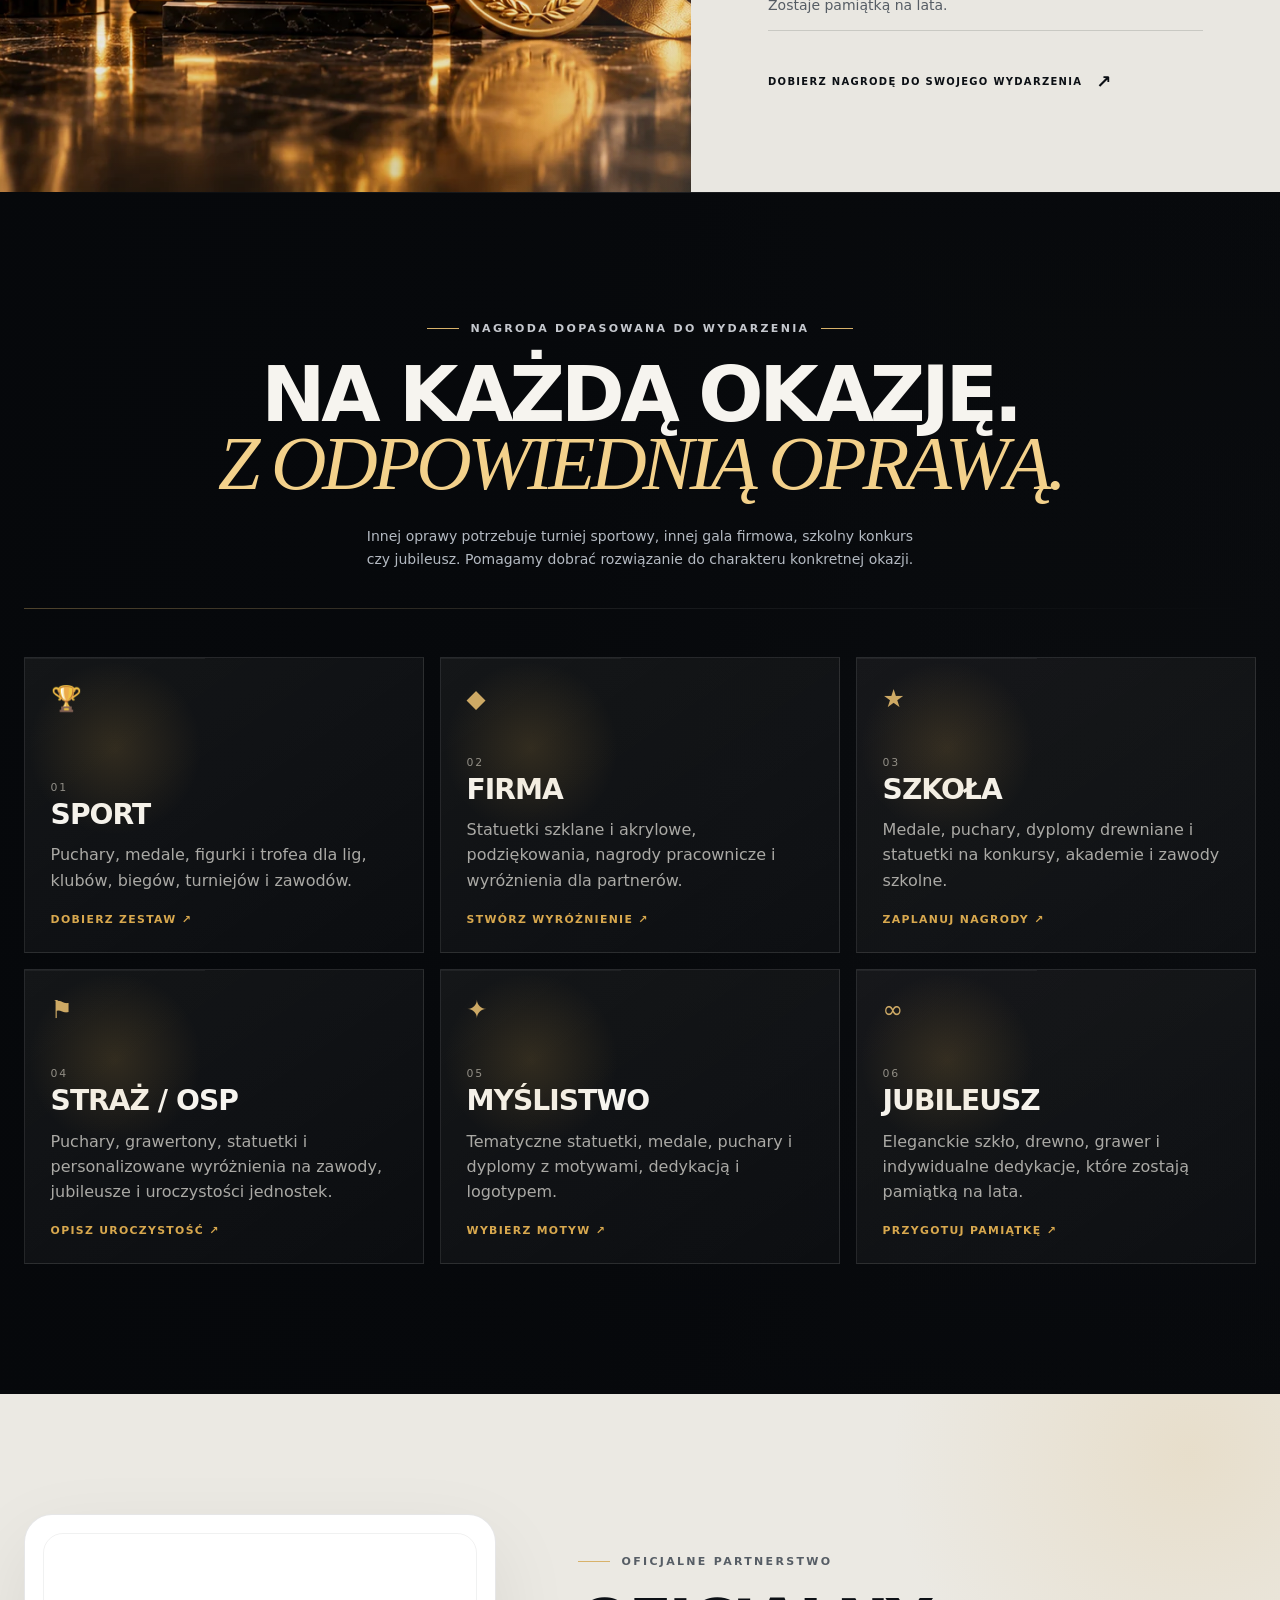
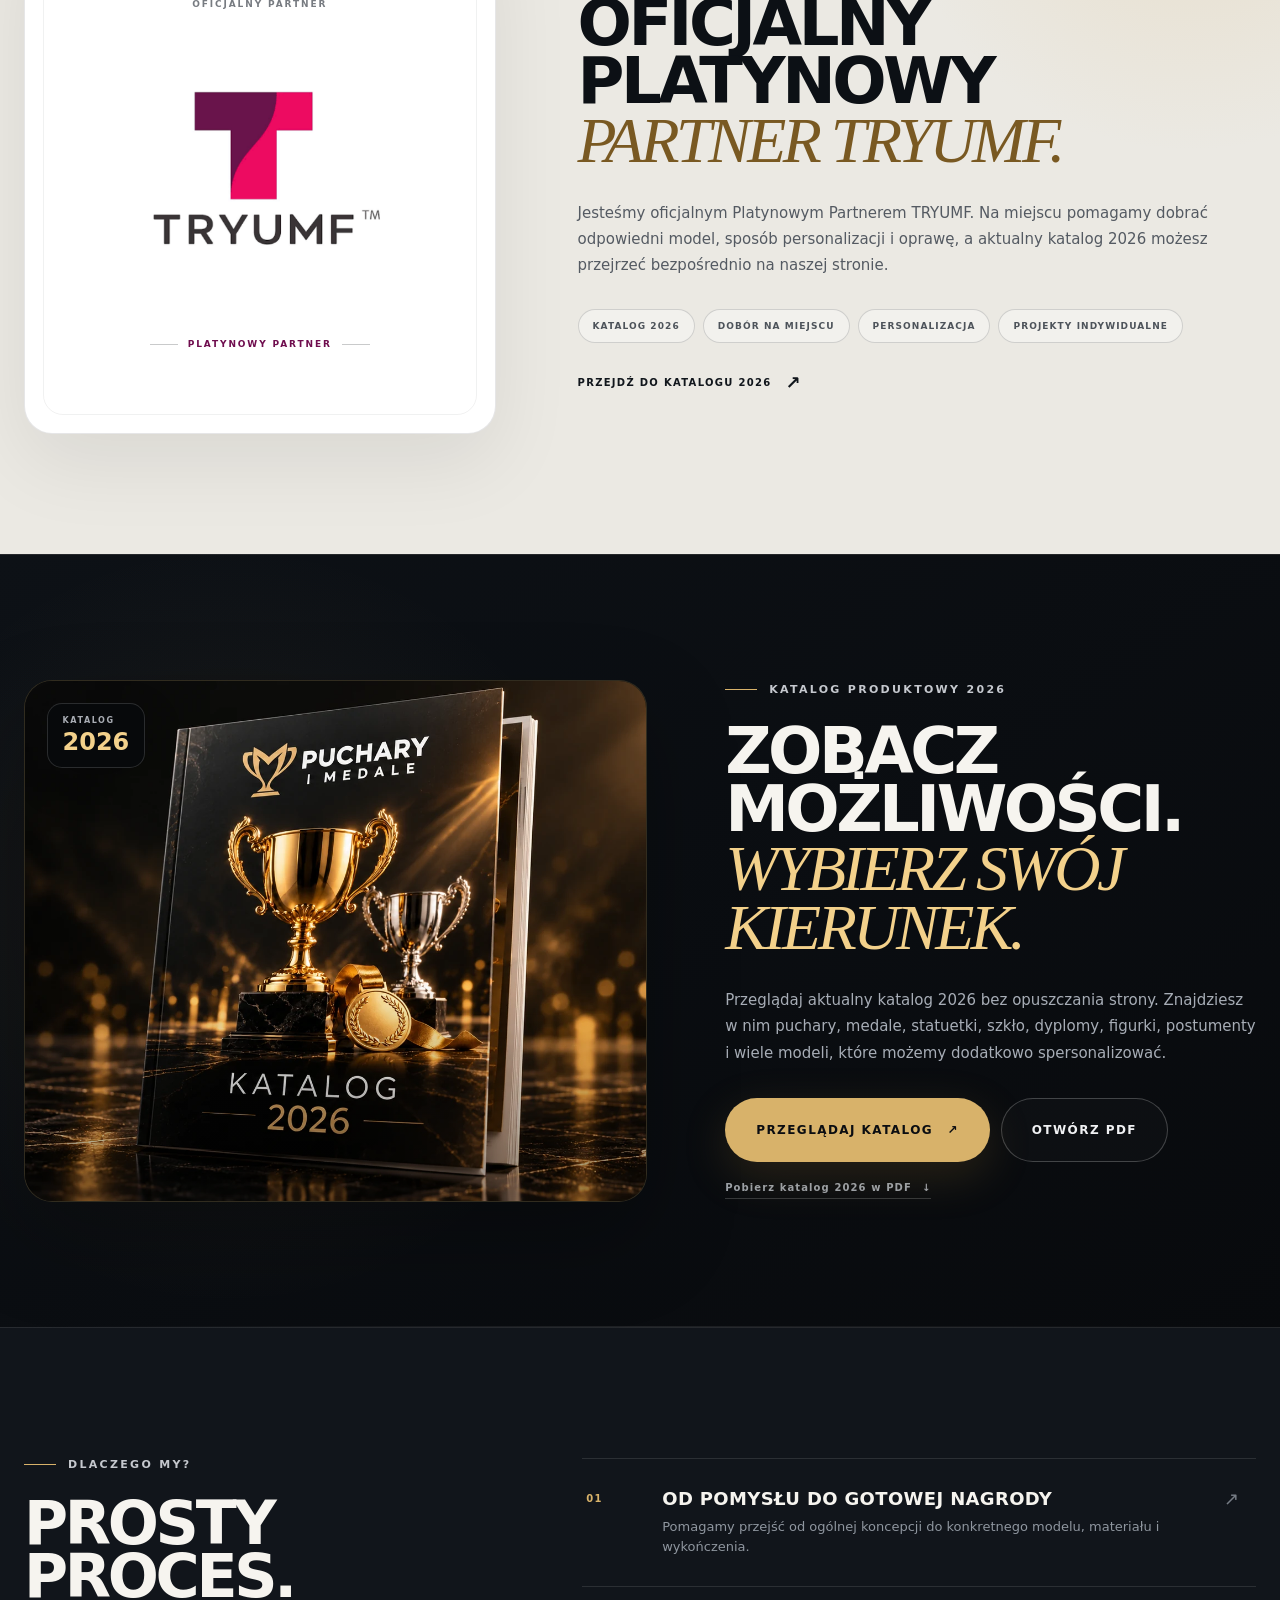
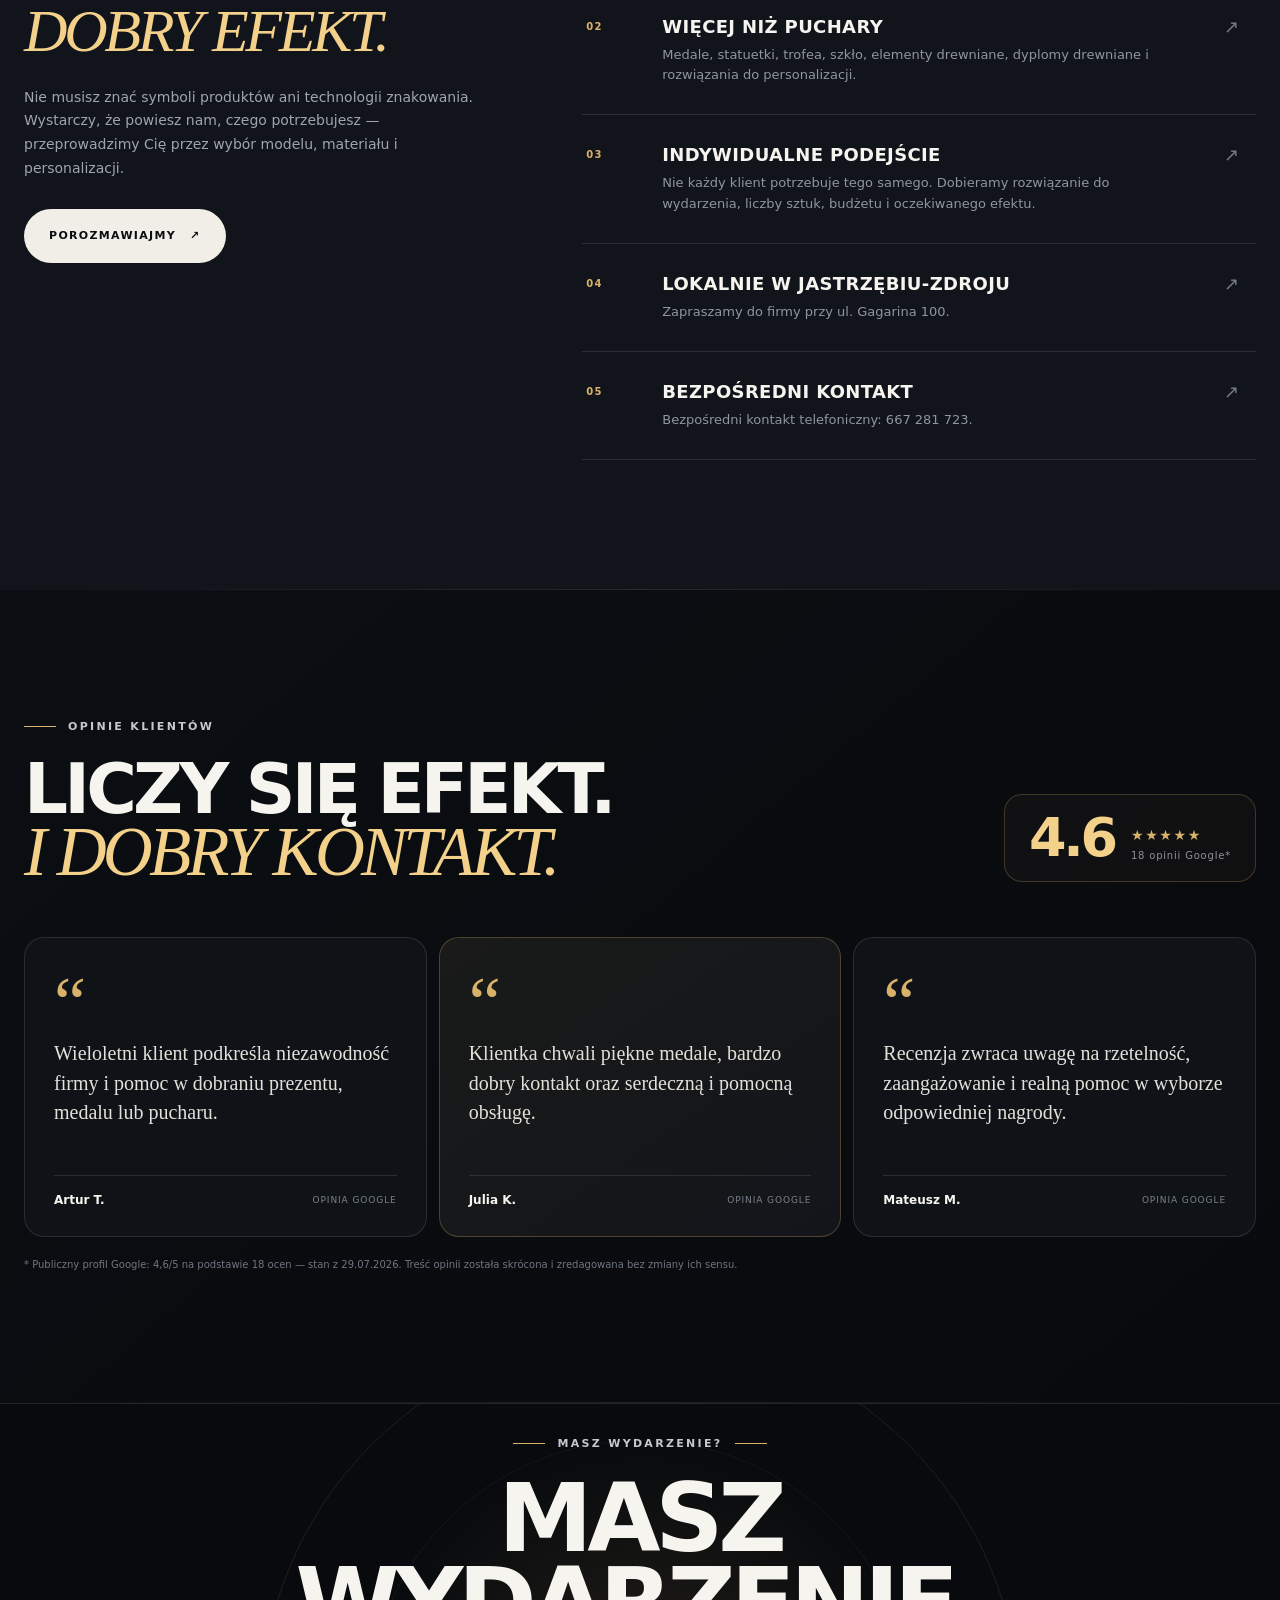
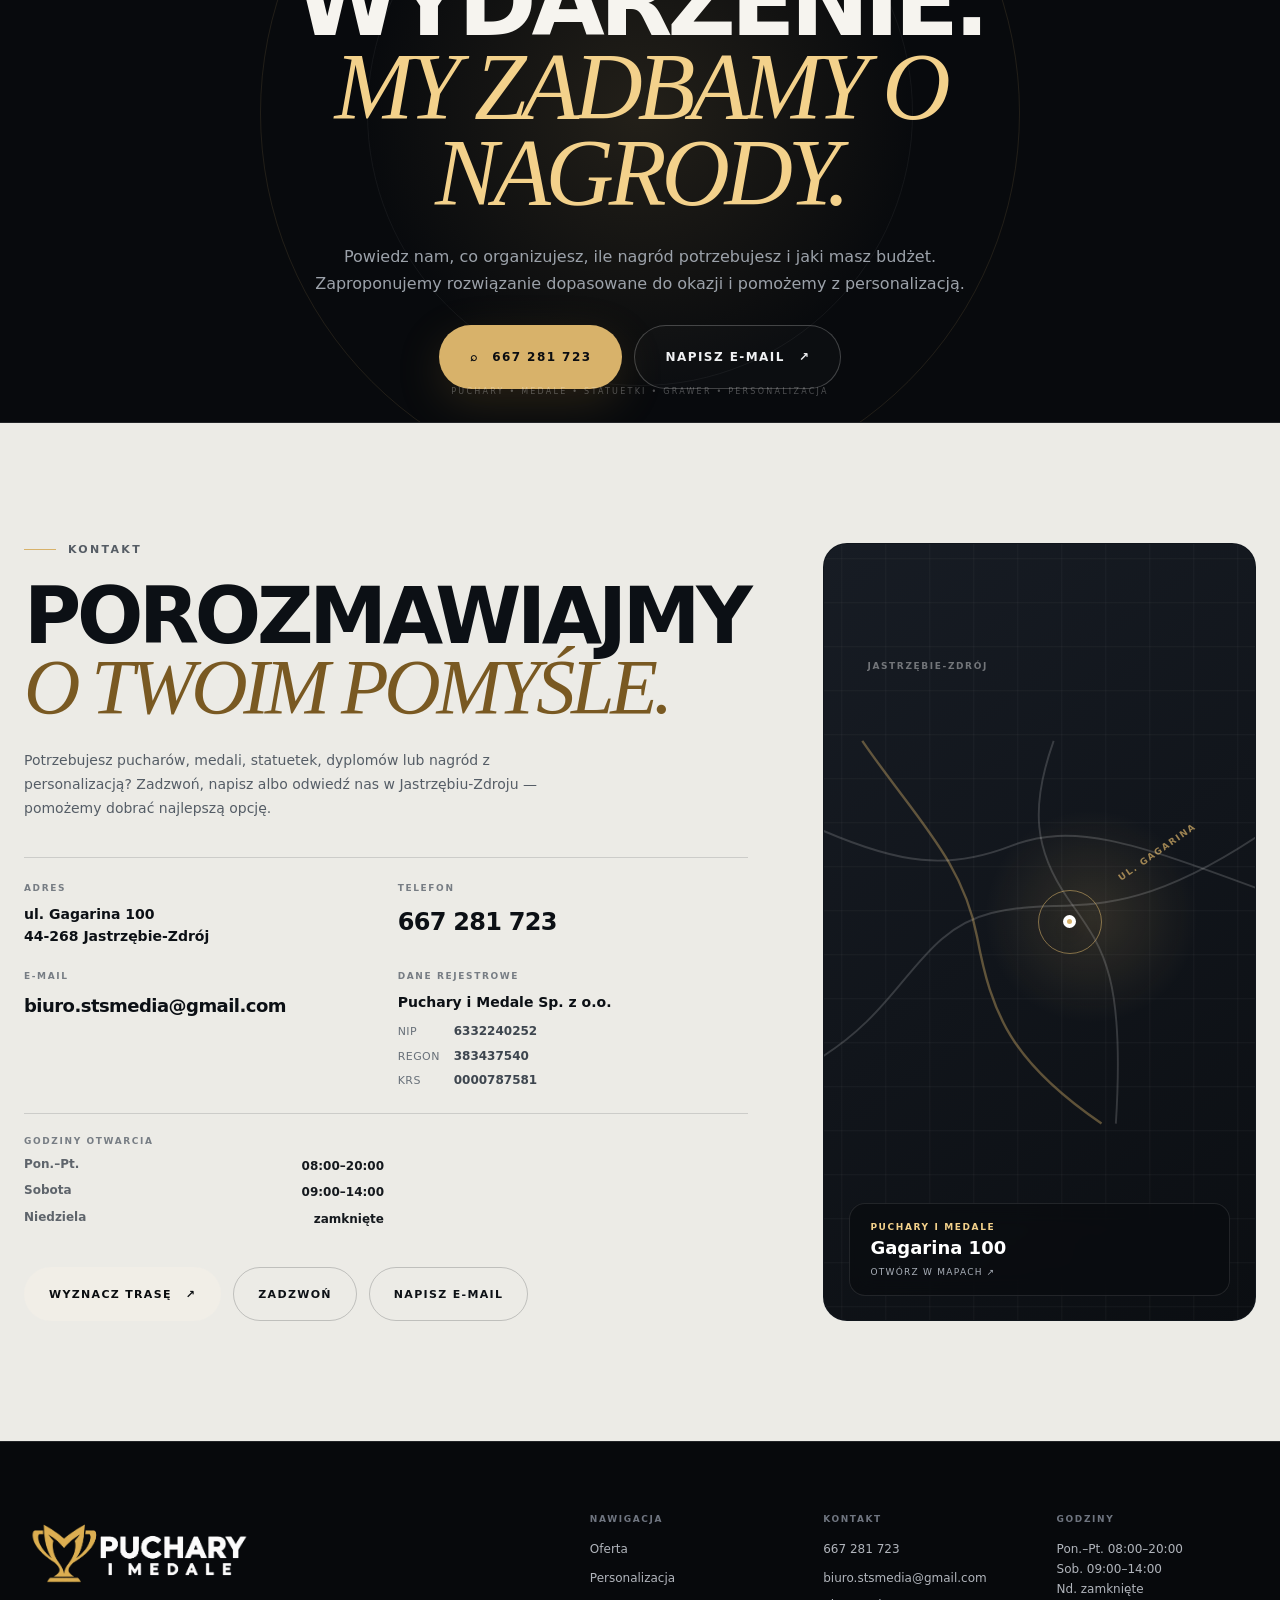
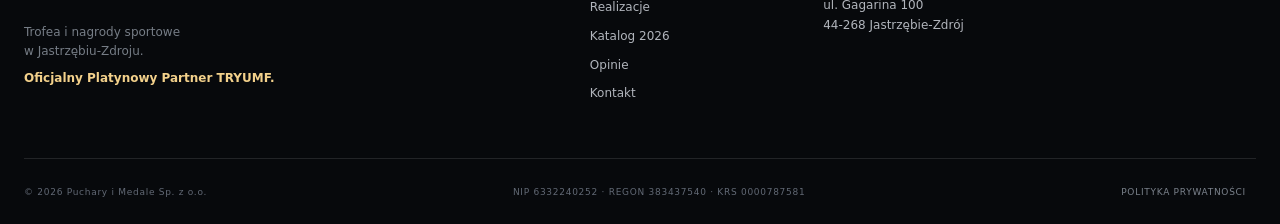
==== commit a362cd20: "Add files via upload" ====
--- a/index.html
+++ b/index.html
@@ -125,7 +125,6 @@
             <div class="hero-photo-shade" aria-hidden="true"></div>
             <div class="hero-photo-badge"><span>PUCHARY • MEDALE • TROFEA</span><strong>PRACOWNIA NAGRÓD</strong></div>
             <div class="hero-partner-seal"><small>OFICJALNY</small><strong>PLATYNOWY</strong><span>PARTNER TRYUMF</span></div>
-            <div class="hero-specs" aria-label="Zakres usług"><span>GRAWER</span><i></i><span>PERSONALIZACJA</span><i></i><span>PROJEKTY INDYWIDUALNE</span></div>
           </div>
         </div>
       </div>
@@ -275,10 +274,10 @@
       <div class="container">
         <div class="custom-head reveal">
           <div>
-            <p class="eyebrow"><span></span> REALIZACJE NA ZAMÓWIENIE</p>
-            <h2 id="customTitle">GOTOWE MODELE ALBO<br><em>COŚ TYLKO DLA CIEBIE.</em></h2>
-          </div>
-          <p>Możemy zacząć od gotowego modelu, logo, szkicu, dyscypliny, okazji albo po prostu budżetu. Dobieramy formę i personalizację tak, aby całość wyglądała jak przygotowana specjalnie na Twoje wydarzenie.</p>
+            <p class="eyebrow"><span></span> REALIZACJE I PERSONALIZACJA</p>
+            <h2 id="customTitle">PUCHARY, MEDALE I STATUETKI.<br><em>DOPASOWANE DO WYDARZENIA.</em></h2>
+          </div>
+          <p>Od zawodów i turniejów po jubileusze, gale, szkoły i wydarzenia firmowe. Dobieramy odpowiedni model, materiał i sposób znakowania, a następnie personalizujemy nagrody logo, datą, dedykacją lub grafiką.</p>
         </div>
 
         <div class="custom-gallery">
@@ -365,15 +364,6 @@
       </div>
     </section>
 
-    <section class="prestige-rail" aria-label="Najważniejsze informacje o pracowni">
-      <div class="container prestige-rail-grid">
-        <div><span>01</span><strong>OFICJALNY PARTNER TRYUMF</strong><small>Aktualny katalog produktowy 2026</small></div>
-        <div><span>02</span><strong>PERSONALIZACJA</strong><small>Grawer, nadruk, logo i dedykacje</small></div>
-        <div><span>03</span><strong>INDYWIDUALNE REALIZACJE</strong><small>Drewno, szkło, akryl i medale okolicznościowe</small></div>
-        <div><span>04</span><strong>LOKALNA PRACOWNIA</strong><small>Jastrzębie-Zdrój • ul. Gagarina 100</small></div>
-      </div>
-    </section>
-
 
     <section class="partner-section" aria-labelledby="partnerTitle">
       <div class="container partner-grid">
@@ -478,7 +468,7 @@
             <div><span>ADRES</span><strong>ul. Gagarina 100<br>44-268 Jastrzębie-Zdrój</strong></div>
             <div><span>TELEFON</span><a href="tel:+48667281723">667 281 723</a></div>
             <div class="contact-email"><span>E-MAIL</span><a href="mailto:biuro.stsmedia@gmail.com">biuro.stsmedia@gmail.com</a></div>
-            <div class="company-data"><span>DANE REJESTROWE</span><strong>Puchary i Medale Sp. z o.o.</strong><p>NIP: 6332240252<br>REGON: 383437540<br>KRS: 0000787581</p></div>
+            <div class="company-data"><span>DANE REJESTROWE</span><strong>Puchary i Medale Sp. z o.o.</strong><div class="registry-data"><p><span>NIP</span><b>6332240252</b></p><p><span>REGON</span><b>383437540</b></p><p><span>KRS</span><b>0000787581</b></p></div></div>
             <div class="hours"><span>GODZINY OTWARCIA</span><p><b>Pon.–Pt.</b><strong>08:00–20:00</strong></p><p><b>Sobota</b><strong>09:00–14:00</strong></p><p><b>Niedziela</b><strong>zamknięte</strong></p></div>
           </div>
           <div class="contact-buttons">
--- a/styles.css
+++ b/styles.css
@@ -611,3 +611,72 @@
   .why-item h3{font-size:13px}
   .why-item p{font-size:10.5px}
 }
+
+
+/* Final desktop hero fix: use only one hero image layer on desktop */
+@media(min-width:821px){
+  .hero{
+    background:
+      radial-gradient(circle at 74% 44%, rgba(216,178,106,.10), transparent 28%),
+      linear-gradient(135deg,#080a0d 0%,#0a0d11 58%,#07090c 100%) !important;
+  }
+  .hero:before{
+    background:linear-gradient(90deg,rgba(7,9,12,.94) 0%,rgba(7,9,12,.78) 30%,rgba(7,9,12,.44) 55%,rgba(7,9,12,.18) 74%,rgba(7,9,12,.32) 100%) !important;
+  }
+  .hero-grid{
+    max-width:none;
+    width:100%;
+    padding-left:clamp(26px,5vw,88px);
+    padding-right:clamp(26px,5vw,88px);
+  }
+  .hero-copy{
+    position:relative;
+    z-index:5;
+  }
+  .hero-art{
+    left:0;
+    right:0;
+    width:100%;
+    transform:none;
+  }
+  .hero-photo-frame, .hero-photo, .hero-photo-shade{
+    inset:0;
+  }
+  .hero-photo{
+    object-position:72% 51%;
+  }
+}
+
+
+/* ===== Final communication + mobile cleanup ===== */
+.company-data .registry-data{margin-top:10px;display:grid;gap:7px}
+.company-data .registry-data p{margin:0!important;display:flex;align-items:baseline;gap:8px;color:#59616a;font-size:12px!important;line-height:1.45!important}
+.company-data .registry-data p>span{display:inline!important;margin:0!important;font-size:11px!important;letter-spacing:.04em!important;font-weight:500!important;color:#69717a!important;min-width:48px}
+.company-data .registry-data b{font:inherit!important;font-size:12px!important;font-weight:600!important;letter-spacing:0!important;color:#3e464f!important}
+.company-data .registry-data a,.company-data a[x-apple-data-detectors]{font:inherit!important;font-size:12px!important;font-weight:600!important;letter-spacing:0!important;color:inherit!important;text-decoration:none!important}
+
+@media(max-width:820px){
+  .custom-section{padding-top:48px!important;padding-bottom:56px!important}
+  .custom-head{margin-bottom:28px!important;gap:14px!important}
+  .custom-head h2{font-size:clamp(36px,10.6vw,50px)!important;line-height:.94!important}
+  .custom-head>p{font-size:14px!important;line-height:1.65!important;margin:0!important}
+  .custom-gallery{display:grid!important;grid-template-columns:1fr!important;grid-template-rows:none!important;gap:14px!important;overflow:visible!important;margin:0!important;padding:0!important}
+  .custom-card,.custom-card-tall,.custom-card-wide{grid-column:auto!important;grid-row:auto!important;min-width:0!important;width:100%!important;height:auto!important;min-height:390px!important;scroll-snap-align:none!important}
+  .custom-card img{position:absolute;inset:0;width:100%;height:100%;object-fit:cover}
+  .custom-card-copy{padding:24px!important}
+  .custom-card-copy h3{font-size:clamp(25px,7vw,32px)!important}
+  .custom-card-copy p{font-size:14px!important;line-height:1.55!important}
+  .occasion-grid{display:grid!important;grid-template-columns:1fr!important;gap:12px!important;margin:28px 0 0!important;padding:0!important;overflow:visible!important}
+  .occasion-card{width:100%!important;flex:none!important;min-height:220px!important;scroll-snap-align:none!important}
+  .company-data .registry-data{gap:6px}
+  .company-data .registry-data p{font-size:12px!important}
+  .company-data .registry-data b,.company-data .registry-data a,.company-data a[x-apple-data-detectors]{font-size:12px!important}
+}
+@media(max-width:620px){
+  .custom-section{padding-top:38px!important}
+  .custom-head h2{font-size:clamp(34px,10vw,44px)!important}
+  .custom-card,.custom-card-tall,.custom-card-wide{min-height:360px!important}
+  .company-data .registry-data p{font-size:11px!important;gap:6px}
+  .company-data .registry-data p>span{font-size:10px!important;min-width:44px}
+  .company-data .registry-data b,.company-data .registry-data a,.company-data a[x-apple-data-detectors]{font-size:11px!important}
+}
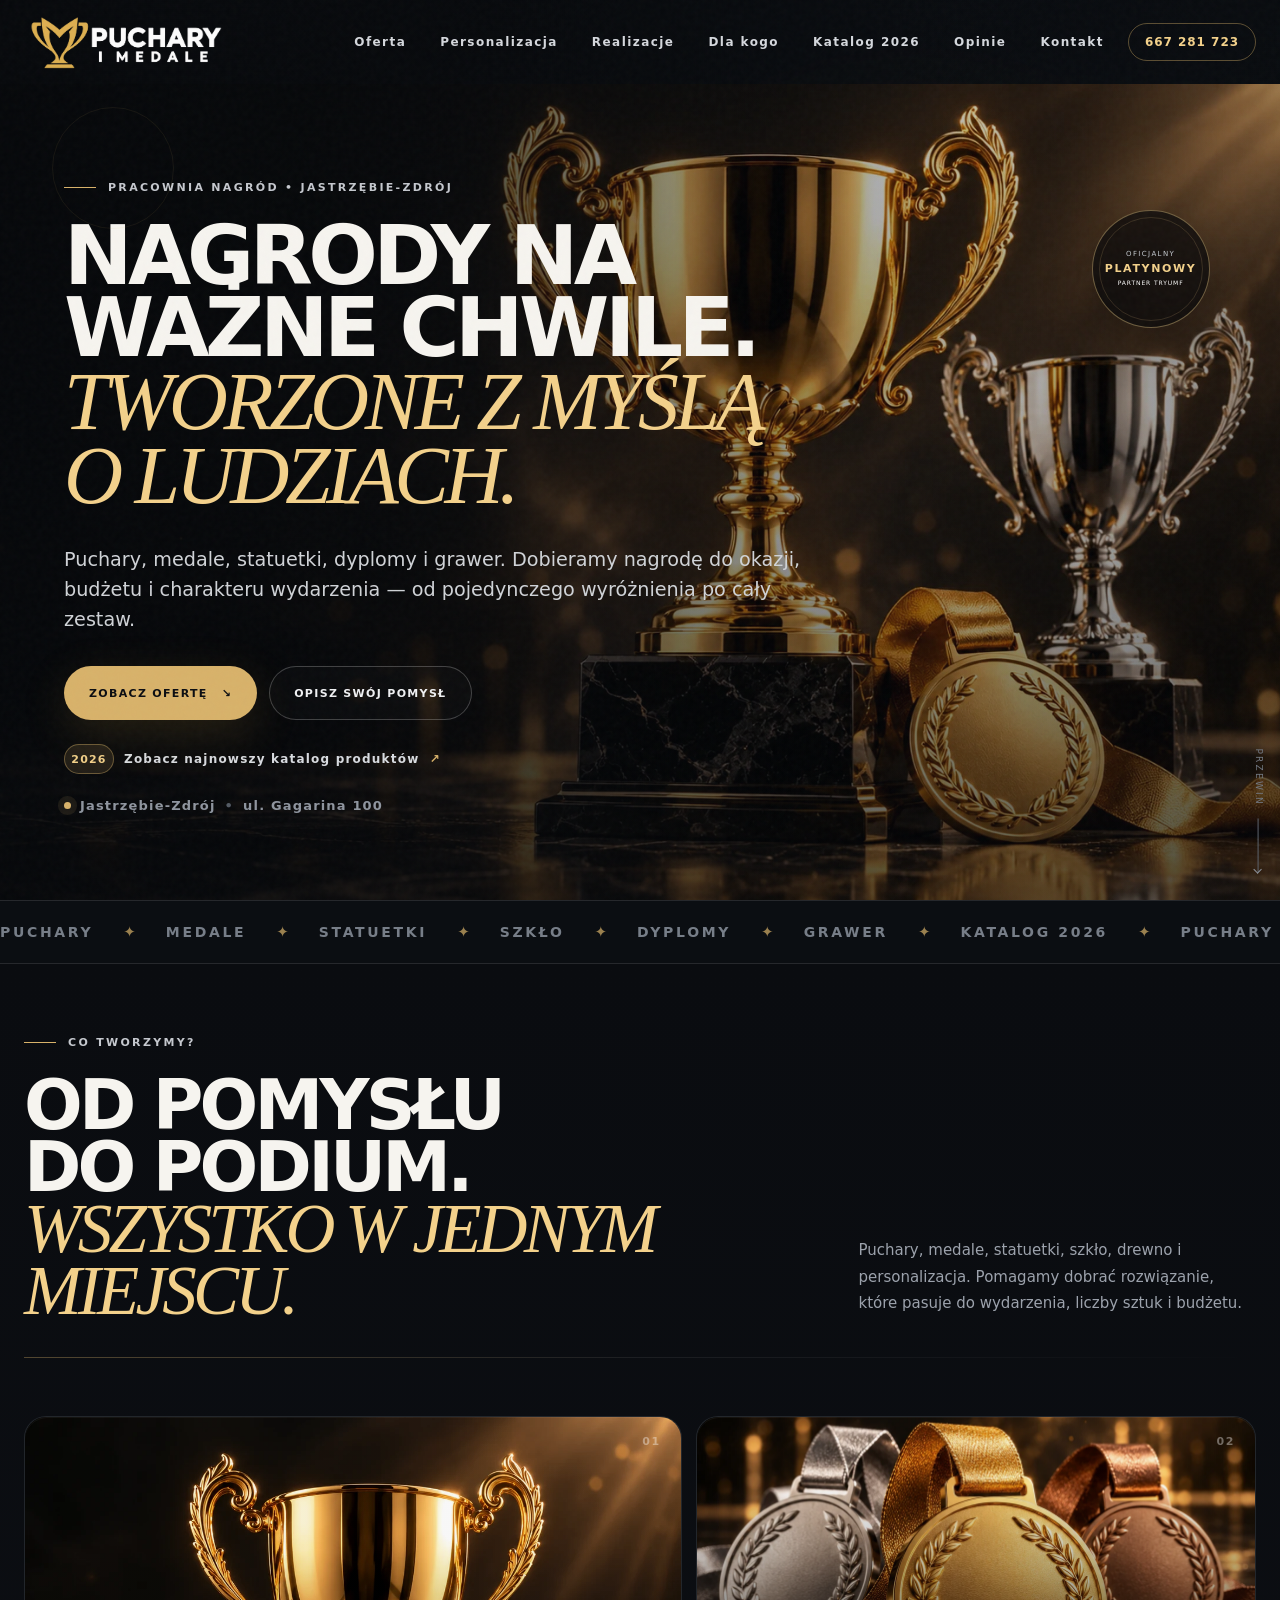
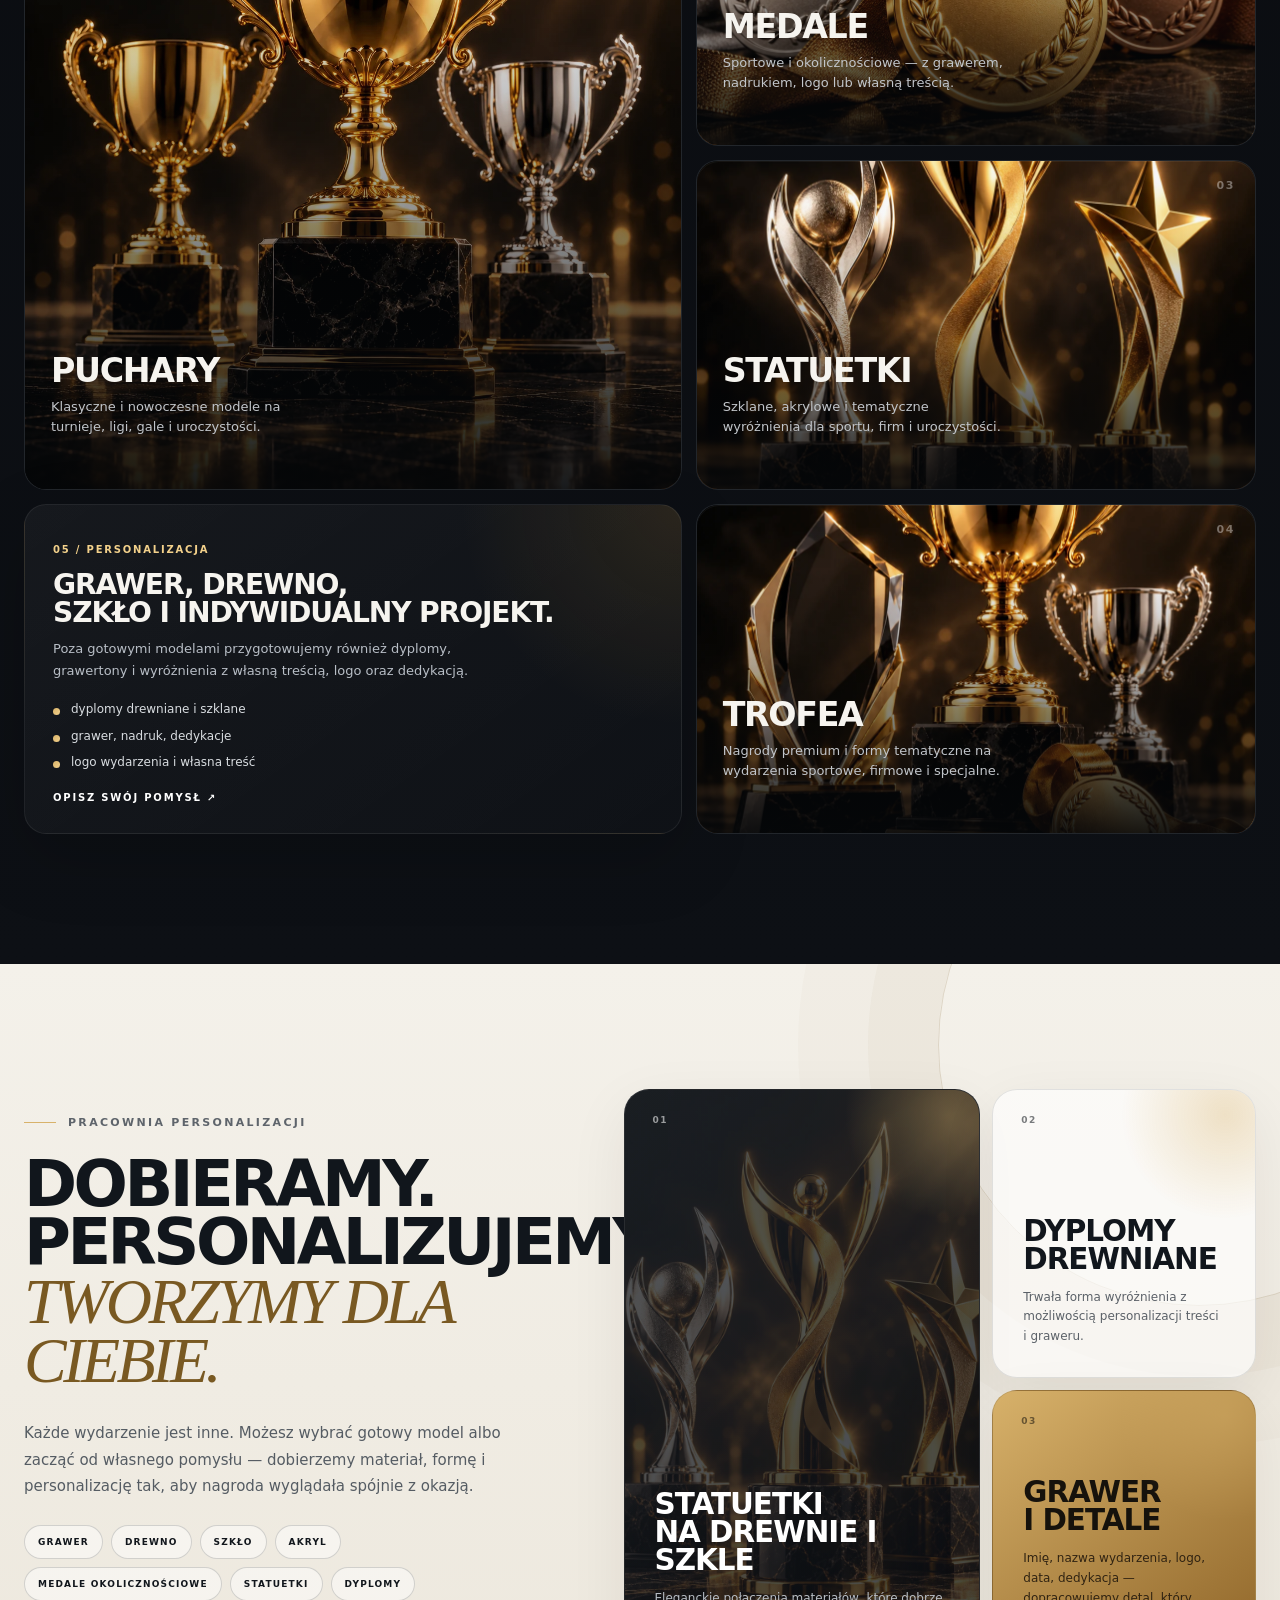
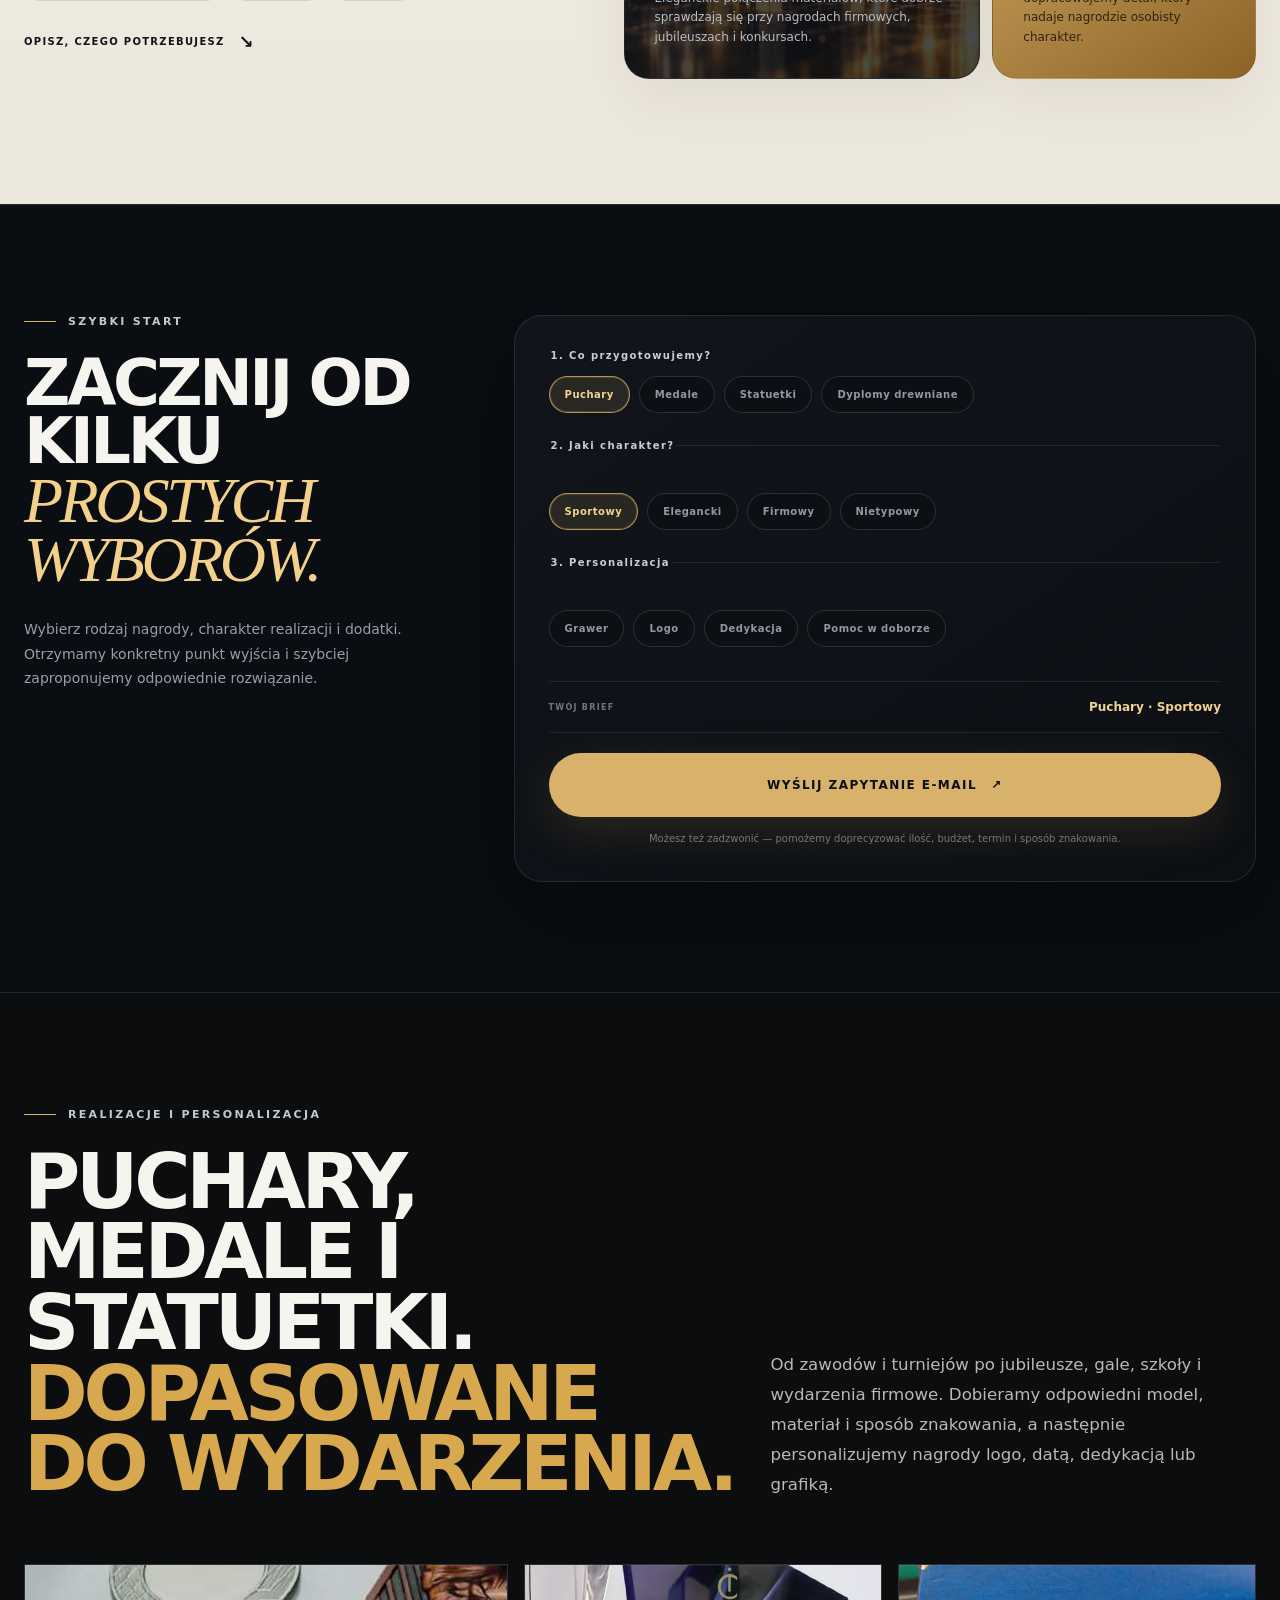
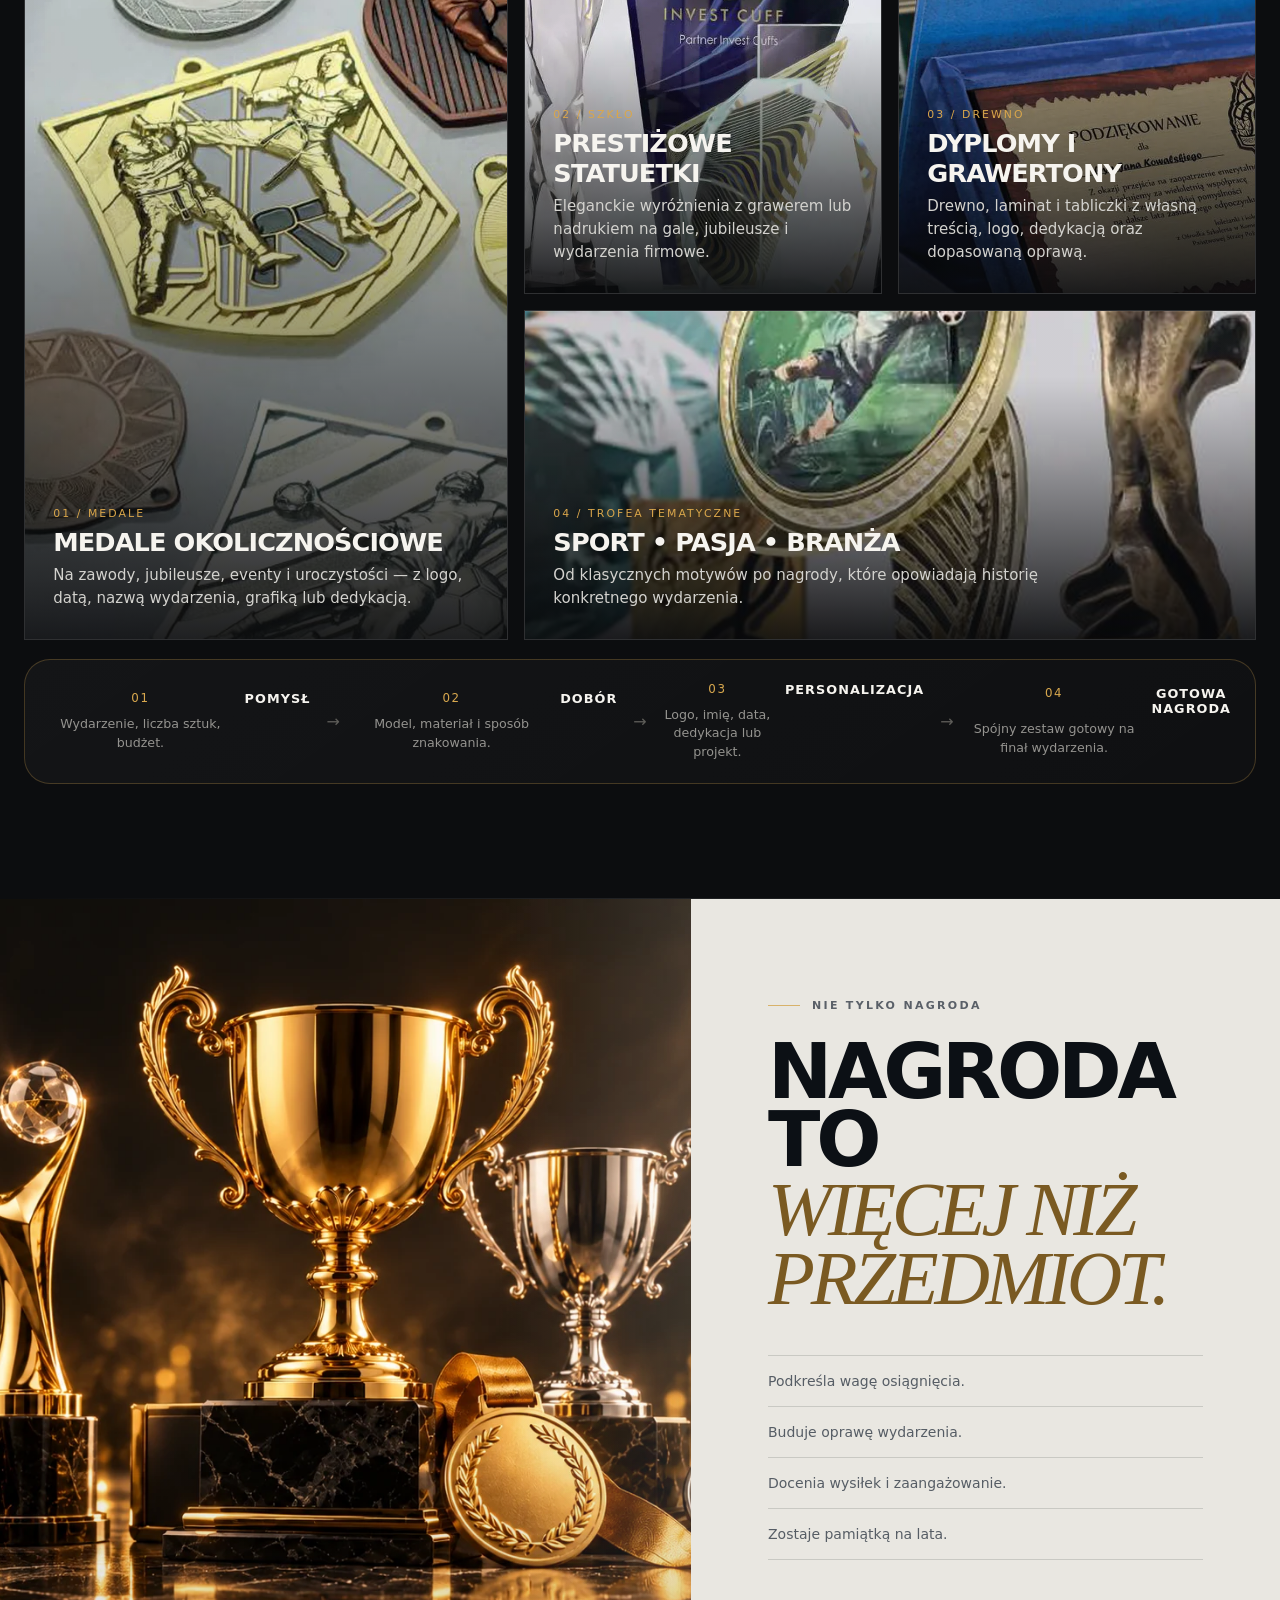
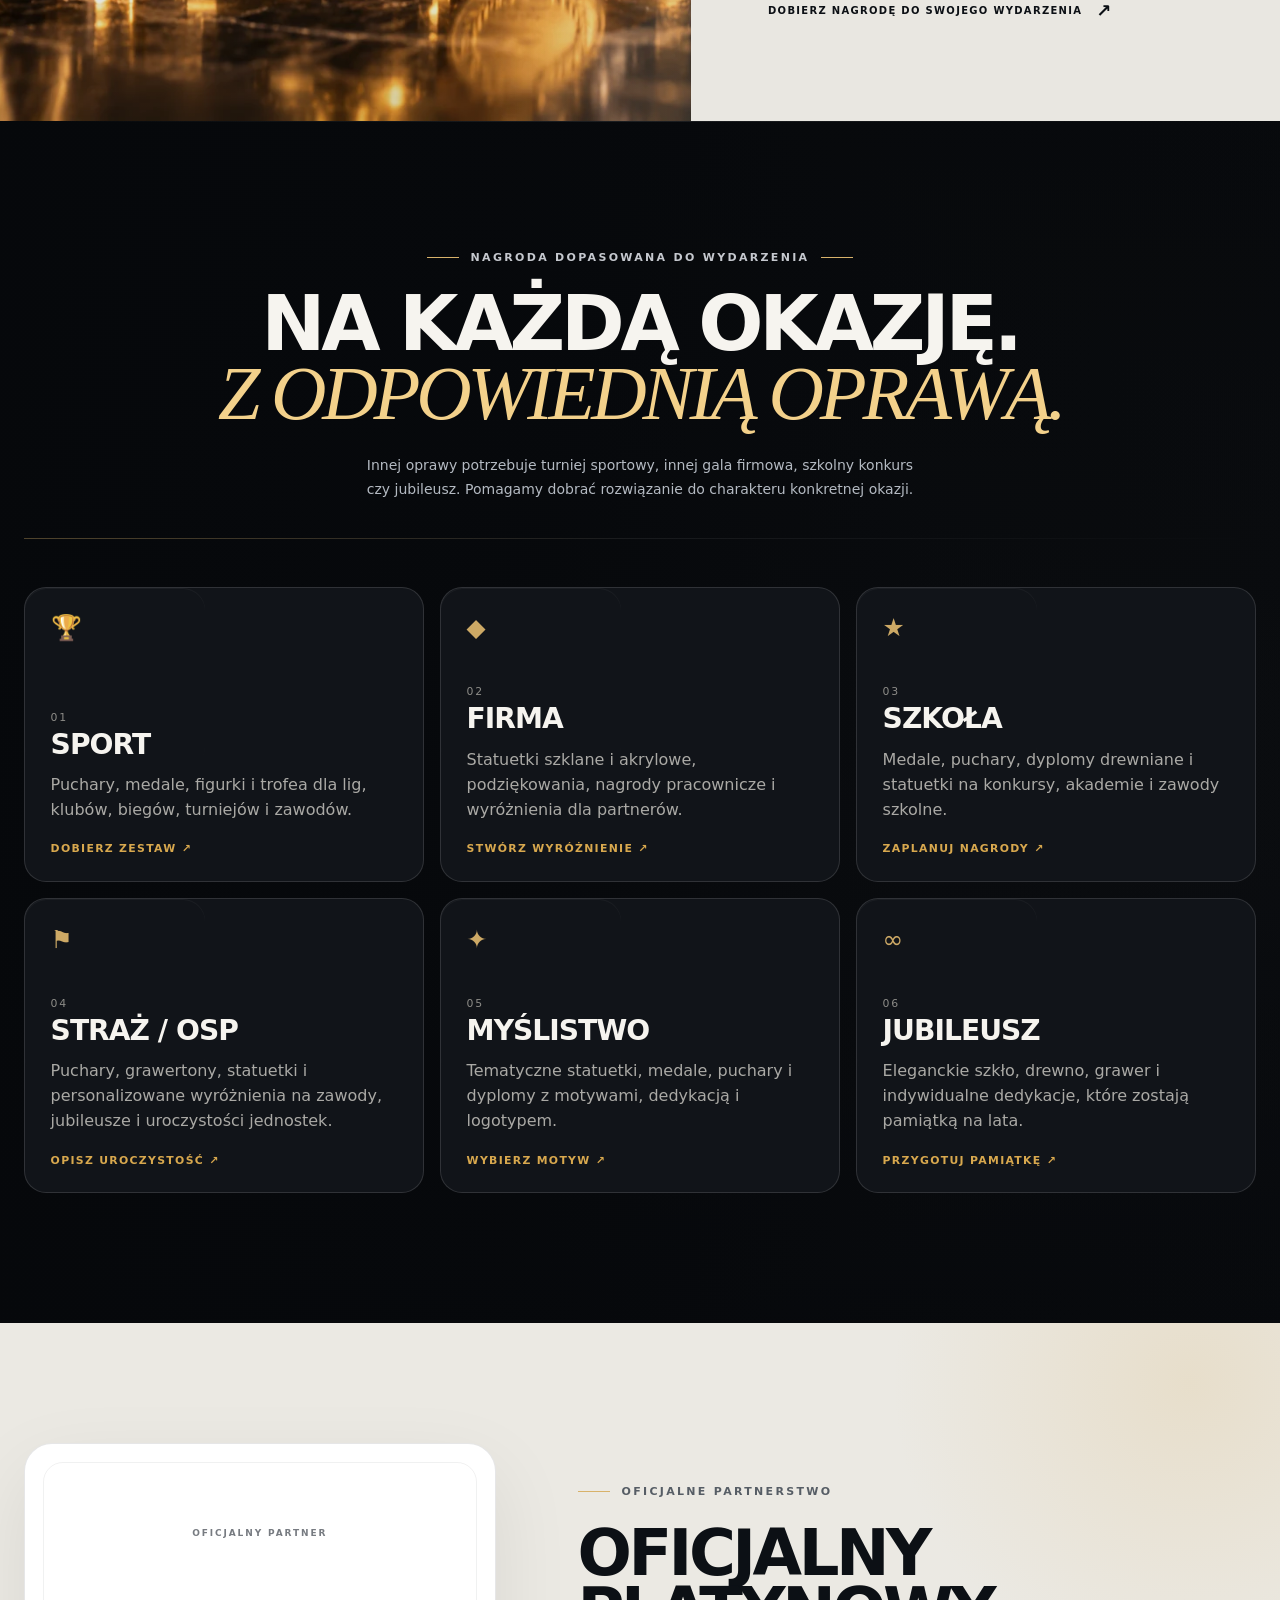
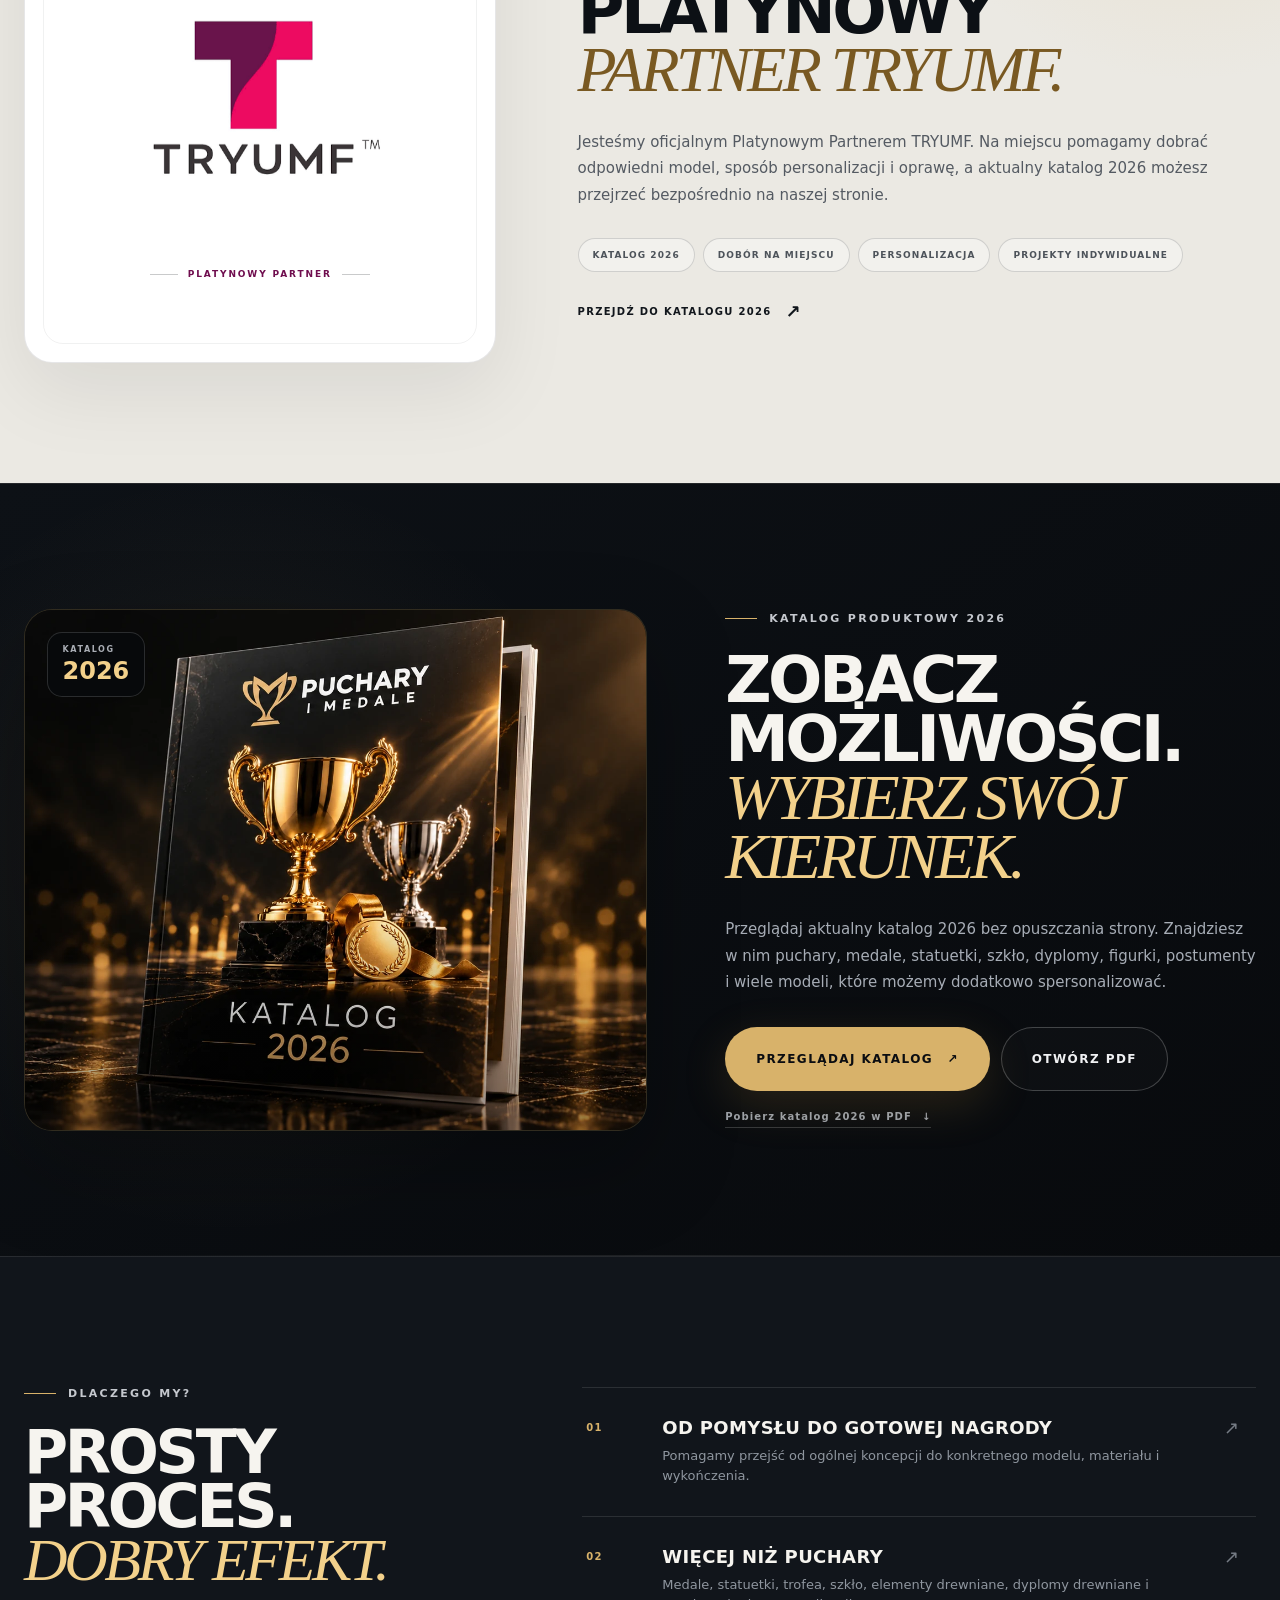
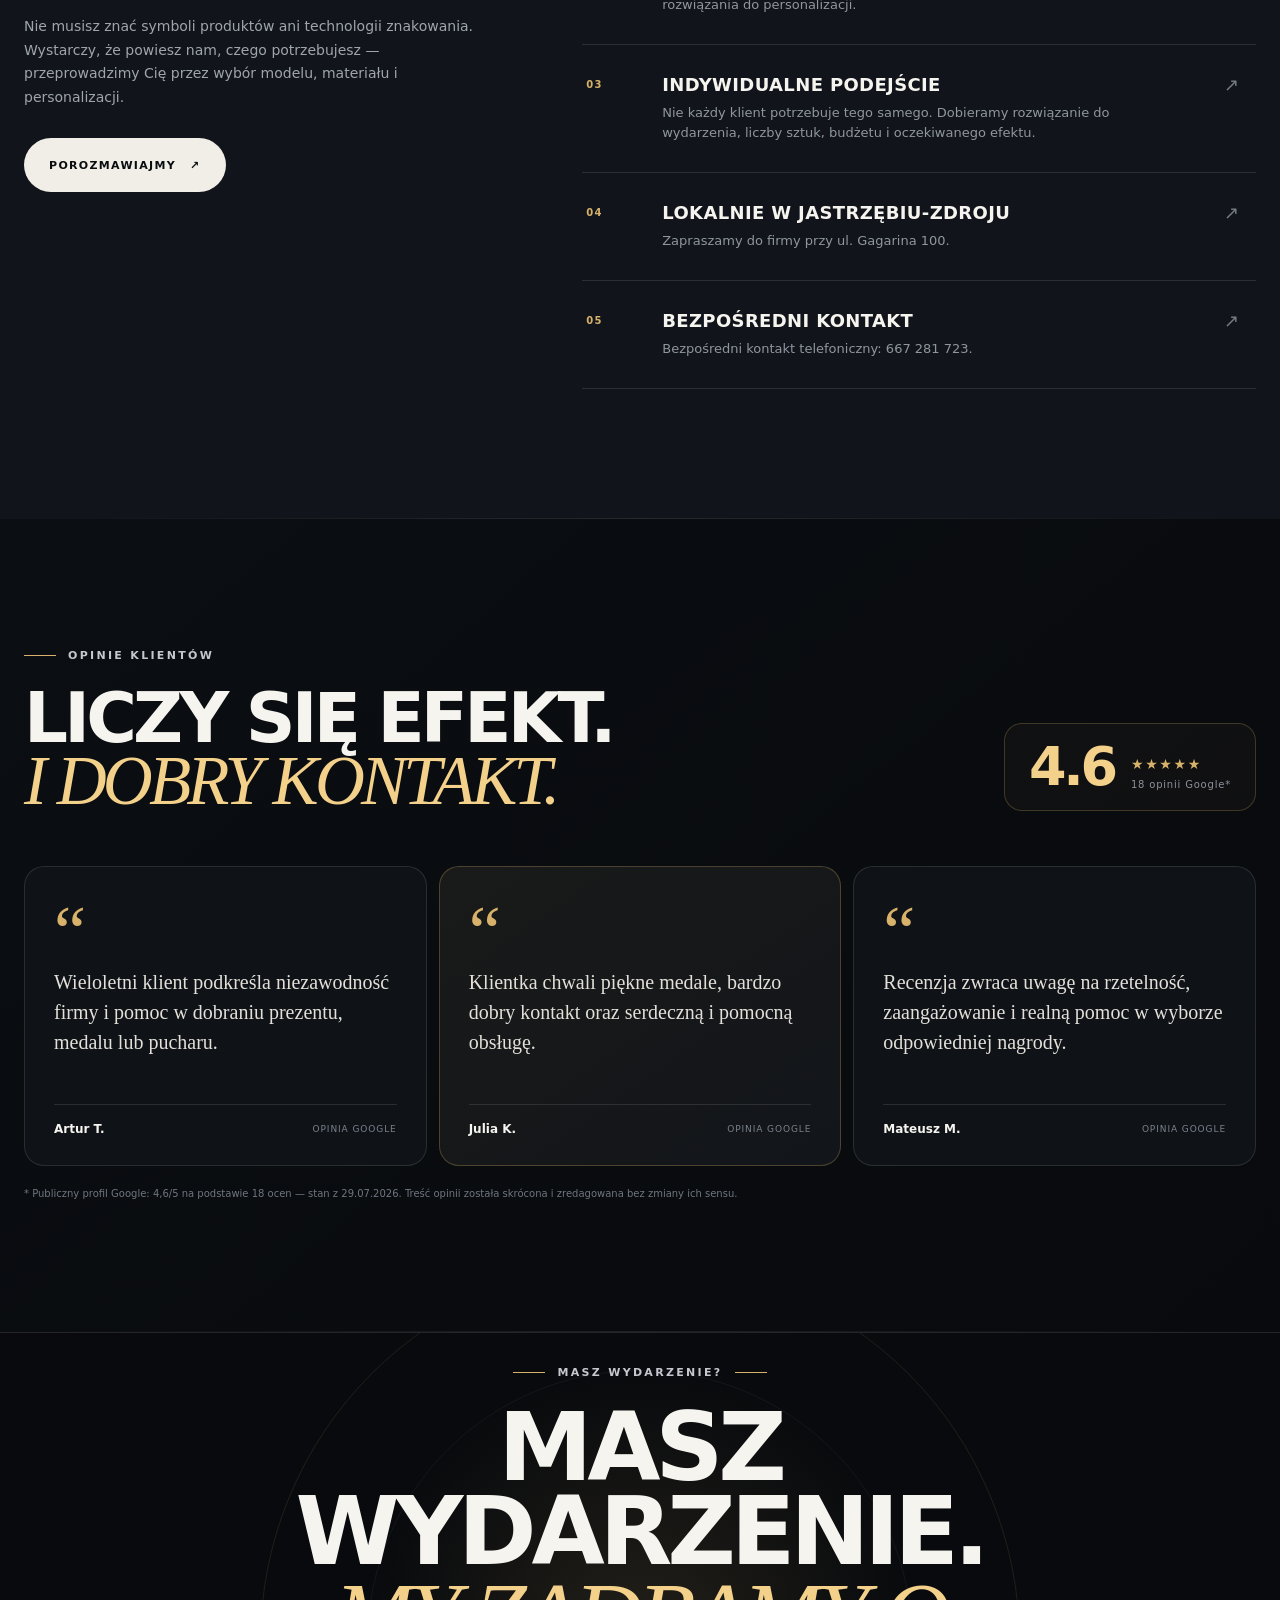
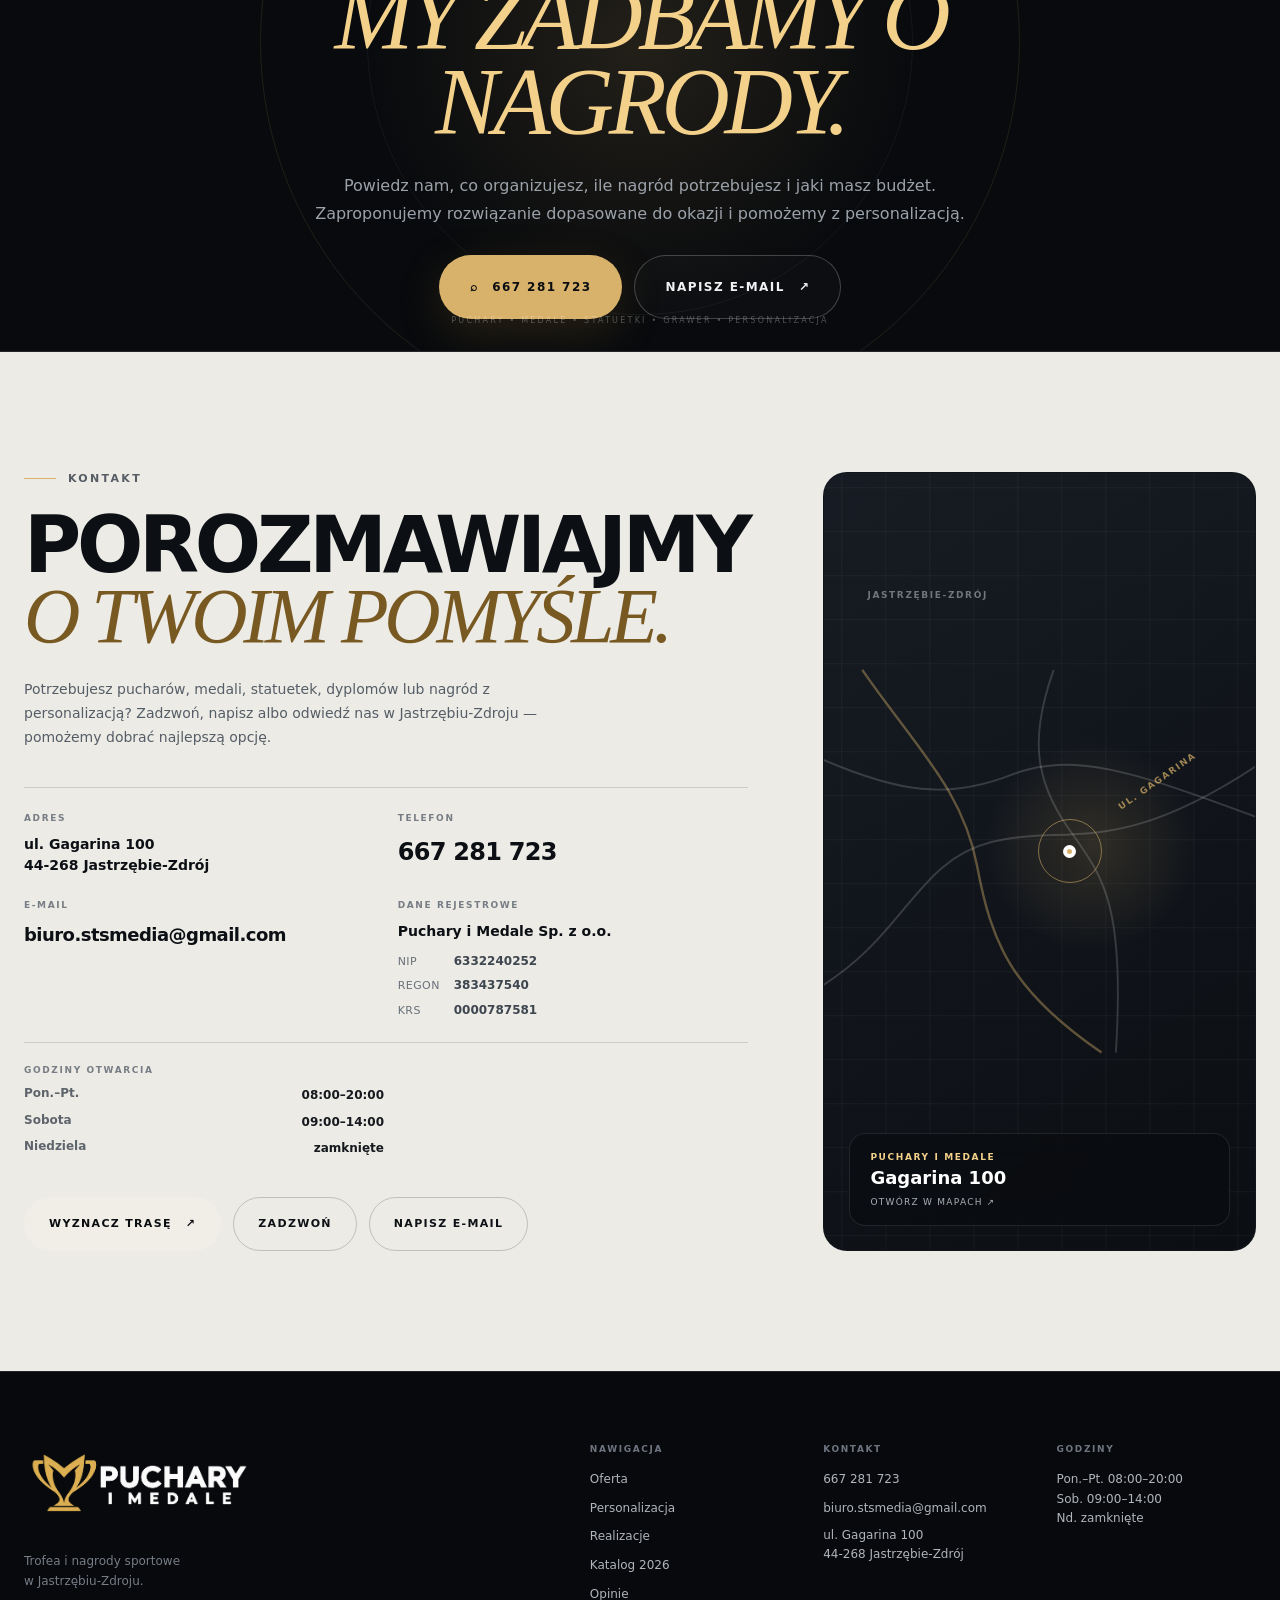
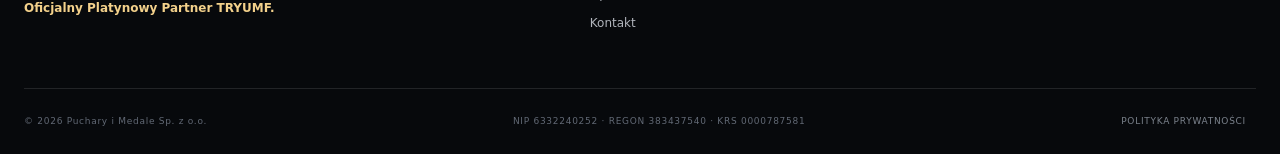
==== commit 3a31258e: "Add files via upload" ====
--- a/index.html
+++ b/index.html
@@ -275,9 +275,12 @@
         <div class="custom-head reveal">
           <div>
             <p class="eyebrow"><span></span> REALIZACJE I PERSONALIZACJA</p>
-            <h2 id="customTitle">PUCHARY, MEDALE I STATUETKI.<br><em>DOPASOWANE DO WYDARZENIA.</em></h2>
-          </div>
-          <p>Od zawodów i turniejów po jubileusze, gale, szkoły i wydarzenia firmowe. Dobieramy odpowiedni model, materiał i sposób znakowania, a następnie personalizujemy nagrody logo, datą, dedykacją lub grafiką.</p>
+            <h2 id="customTitle">PUCHARY, MEDALE I STATUETKI.<br><em>DOPASOWANE<br><span class="nowrap">DO WYDARZENIA.</span></em></h2>
+          </div>
+          <div class="custom-side">
+            <p>Od zawodów i turniejów po jubileusze, gale, szkoły i wydarzenia firmowe. Dobieramy odpowiedni model, materiał i sposób znakowania, a następnie personalizujemy nagrody logo, datą, dedykacją lub grafiką.</p>
+
+          </div>
         </div>
 
         <div class="custom-gallery">
--- a/styles.css
+++ b/styles.css
@@ -230,6 +230,7 @@
 .custom-head h2{margin:.65rem 0 0;font-size:clamp(2.8rem,6vw,6rem);line-height:.92;letter-spacing:-.055em}
 .custom-head h2 em{font-style:normal;color:#d8a84e}
 .custom-head>p{max-width:46rem;color:#b9b9b6;line-height:1.8;font-size:clamp(1rem,1.3vw,1.15rem)}
+.custom-side{display:grid;gap:1.25rem;align-content:end}.custom-side>p{max-width:46rem;color:#b9b9b6;line-height:1.8;font-size:clamp(1rem,1.3vw,1.15rem);margin:0}.custom-points{display:flex;flex-wrap:wrap;gap:.7rem}.custom-points span{display:inline-flex;align-items:center;min-height:40px;padding:.7rem 1rem;border-radius:999px;border:1px solid rgba(216,168,78,.24);background:rgba(255,255,255,.03);color:#e7e2d3;font-size:.74rem;font-weight:800;letter-spacing:.12em}
 .custom-gallery{display:grid;grid-template-columns:1.15fr .85fr .85fr;grid-template-rows:330px 330px;gap:1rem}
 .custom-card{position:relative;min-height:0;overflow:hidden;border:1px solid rgba(255,255,255,.1);background:#17181b}
 .custom-card-tall{grid-row:1/3}
@@ -353,7 +354,7 @@
 
 
 /* ===== Final communication & visual audit ===== */
-.hero-lead,.heading-row>p,.studio-lead,.custom-head>p,.occasions-lead,.contact-lead{max-width:62ch}
+.hero-lead,.heading-row>p,.studio-lead,.custom-side>p,.occasions-lead,.contact-lead{max-width:62ch}
 .text-link,.category-note-link,.occasion-card b{transition:color .25s var(--ease),transform .25s var(--ease)}
 .text-link:hover,.category-note-link:hover,.occasion-card:hover b{transform:translateX(3px)}
 .category-content p{max-width:34ch}
@@ -384,9 +385,9 @@
   .category-note p{font-size:12px!important;line-height:1.6}
   .category-note ul{display:none}
   .category-note-link{margin-top:14px!important}
-  .studio-showcase{display:flex;overflow-x:auto;scroll-snap-type:x mandatory;gap:12px;margin-right:-20px;padding-right:20px;min-height:0;scrollbar-width:none}
+  .studio-showcase{display:grid!important;grid-template-columns:1fr!important;grid-template-rows:none!important;gap:12px!important;min-height:0;overflow:visible!important;margin:0!important;padding:0!important}
   .studio-showcase::-webkit-scrollbar{display:none}
-  .material-card,.material-card-main{flex:0 0 min(78vw,360px);min-height:275px!important;grid-row:auto;scroll-snap-align:start;padding:24px}
+  .material-card,.material-card-main{flex:none!important;width:100%!important;min-width:0!important;min-height:275px!important;grid-row:auto;scroll-snap-align:none!important;padding:24px}
   .material-card strong{font-size:26px}
   .material-card p{font-size:12px}
   .occasion-grid{display:flex!important;overflow-x:auto;scroll-snap-type:x mandatory;gap:12px;margin-right:-20px;padding:2px 20px 10px 0;scrollbar-width:none}
@@ -659,7 +660,9 @@
   .custom-section{padding-top:48px!important;padding-bottom:56px!important}
   .custom-head{margin-bottom:28px!important;gap:14px!important}
   .custom-head h2{font-size:clamp(36px,10.6vw,50px)!important;line-height:.94!important}
-  .custom-head>p{font-size:14px!important;line-height:1.65!important;margin:0!important}
+  .custom-side>p{font-size:14px!important;line-height:1.65!important;margin:0!important}
+  .custom-points{gap:8px!important}
+  .custom-points span{font-size:10px!important;padding:10px 12px!important;min-height:auto!important}
   .custom-gallery{display:grid!important;grid-template-columns:1fr!important;grid-template-rows:none!important;gap:14px!important;overflow:visible!important;margin:0!important;padding:0!important}
   .custom-card,.custom-card-tall,.custom-card-wide{grid-column:auto!important;grid-row:auto!important;min-width:0!important;width:100%!important;height:auto!important;min-height:390px!important;scroll-snap-align:none!important}
   .custom-card img{position:absolute;inset:0;width:100%;height:100%;object-fit:cover}
@@ -680,3 +683,84 @@
   .company-data .registry-data p>span{font-size:10px!important;min-width:44px}
   .company-data .registry-data b,.company-data .registry-data a,.company-data a[x-apple-data-detectors]{font-size:11px!important}
 }
+
+
+.nowrap{white-space:nowrap}
+
+@media(max-width:820px){
+  .custom-side{gap:14px!important}
+}
+
+@media(max-width:620px){
+  .studio-copy h2 em{display:block}
+  .studio-showcase{gap:12px!important}
+  .material-card strong{max-width:none}
+  .custom-points span{font-size:9px!important;letter-spacing:.11em!important}
+}
+
+
+/* ===== 2026-10 mobile / section cleanup ===== */
+.custom-section{background:#0c0d0f !important;}
+.custom-section:before{display:none !important;content:none !important;}
+.custom-points{display:none !important;}
+
+.occasion-card{
+  border-radius:22px !important;
+  overflow:hidden;
+  border:1px solid rgba(255,255,255,.13) !important;
+  background:#111419 !important;
+}
+.occasion-card:before{
+  content:"" !important;
+  position:absolute !important;
+  inset:0 !important;
+  border-radius:inherit !important;
+  background:none !important;
+  box-shadow:inset 0 1px rgba(255,255,255,.045) !important;
+  pointer-events:none !important;
+}
+.occasion-card:hover{
+  background:#14181e !important;
+  border-color:rgba(216,178,106,.28) !important;
+}
+
+.studio-grid,.studio-copy,.studio-showcase,.material-card{min-width:0;}
+.studio-copy h2{max-width:100%;overflow-wrap:normal;word-break:normal;}
+.material-card{width:100%;box-sizing:border-box;}
+.material-card strong,.material-card p{max-width:100% !important;overflow-wrap:break-word;}
+
+@media(max-width:820px){
+  .studio-grid{gap:34px !important;}
+  .studio-copy{width:100%;max-width:100%;overflow:hidden;}
+  .studio-copy h2{
+    font-size:clamp(34px,9.2vw,44px) !important;
+    line-height:.94 !important;
+    letter-spacing:-.065em !important;
+  }
+  .studio-copy h2 em{font-size:.96em;line-height:.98;}
+  .studio-showcase{width:100% !important;max-width:100% !important;overflow:visible !important;}
+  .material-card,.material-card-main{
+    width:100% !important;
+    max-width:100% !important;
+    min-width:0 !important;
+    min-height:250px !important;
+    padding:24px 22px !important;
+    border-radius:22px !important;
+  }
+  .material-card-main{min-height:330px !important;}
+  .material-card strong{font-size:clamp(24px,6.5vw,29px) !important;line-height:1 !important;}
+  .material-card p{font-size:12px !important;line-height:1.55 !important;}
+  .occasion-card{border-radius:20px !important;}
+}
+
+@media(max-width:430px){
+  .studio-copy h2{
+    font-size:clamp(31px,8.6vw,37px) !important;
+    letter-spacing:-.06em !important;
+  }
+  .studio-copy h2 em{font-size:.93em;}
+  .material-card,.material-card-main{padding:22px 20px !important;min-height:235px !important;}
+  .material-card-main{min-height:310px !important;}
+  .material-card strong{font-size:24px !important;}
+  .occasion-card{border-radius:18px !important;}
+}
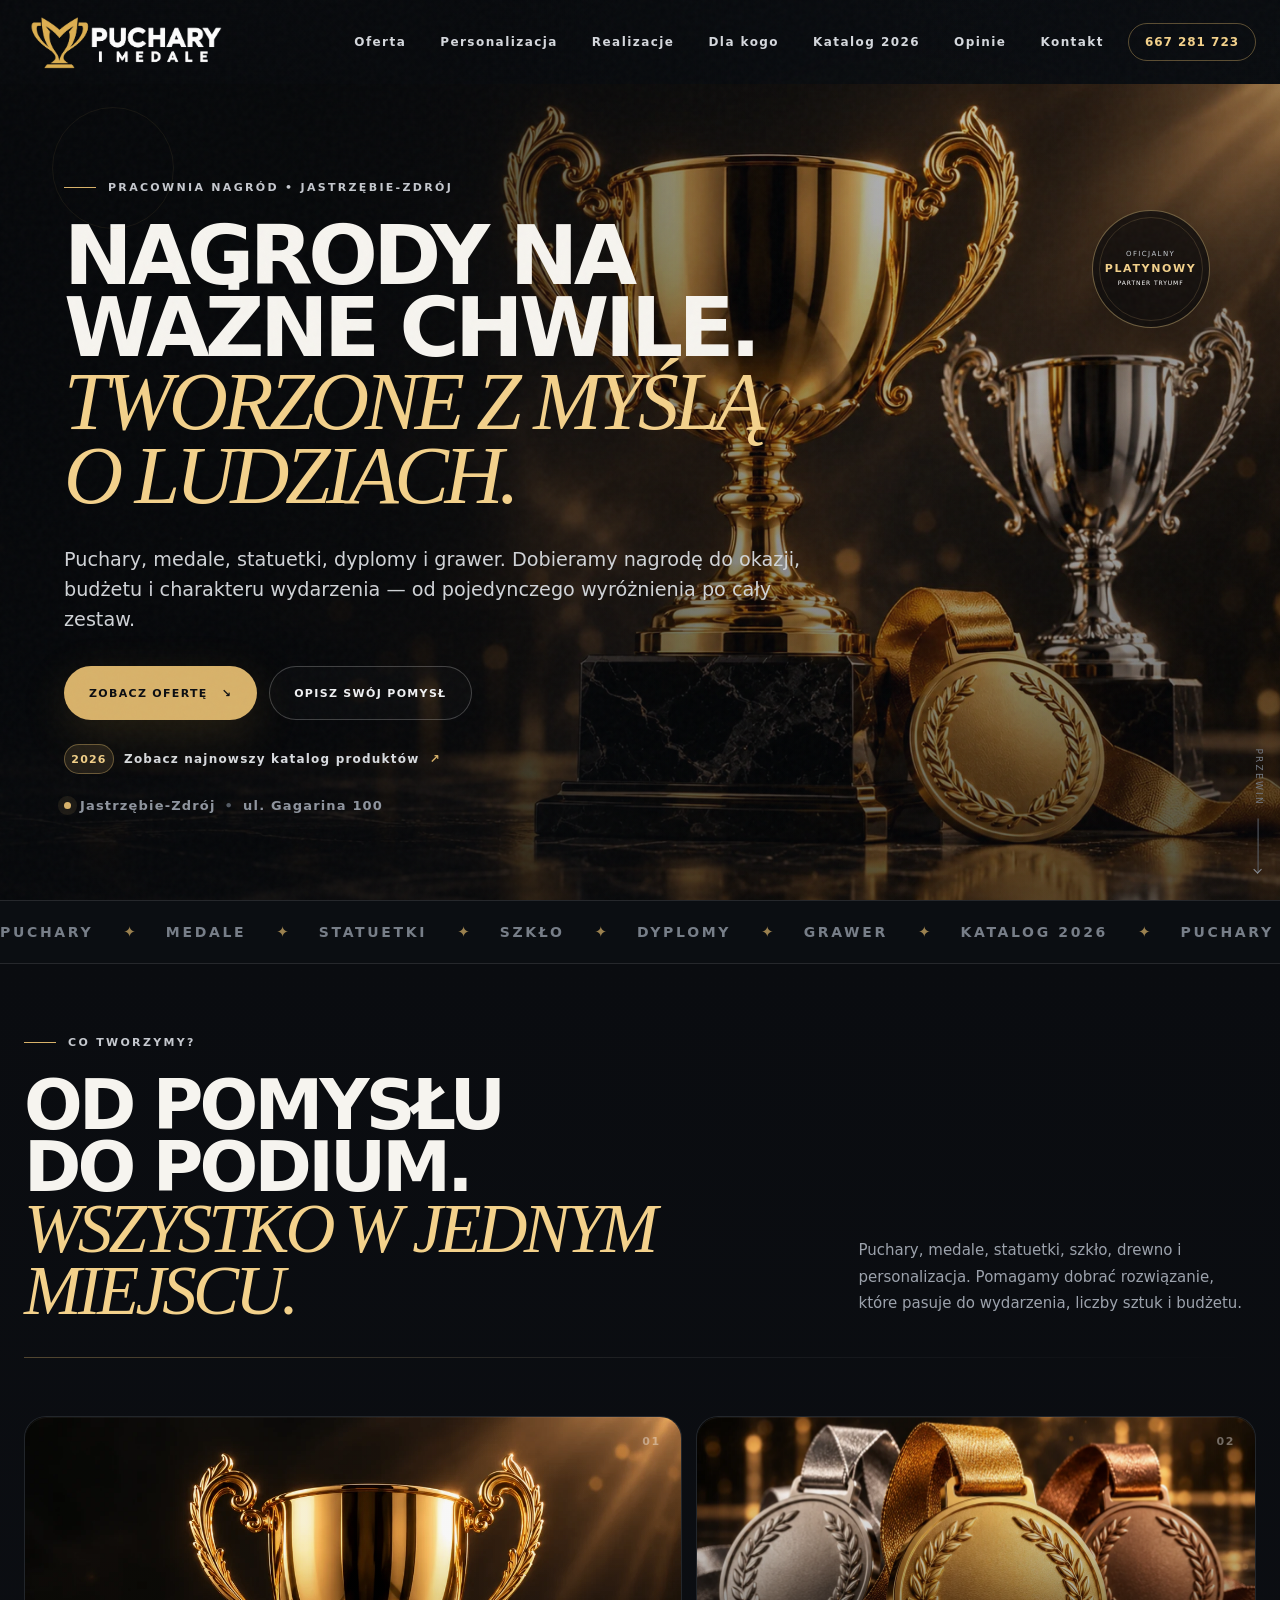
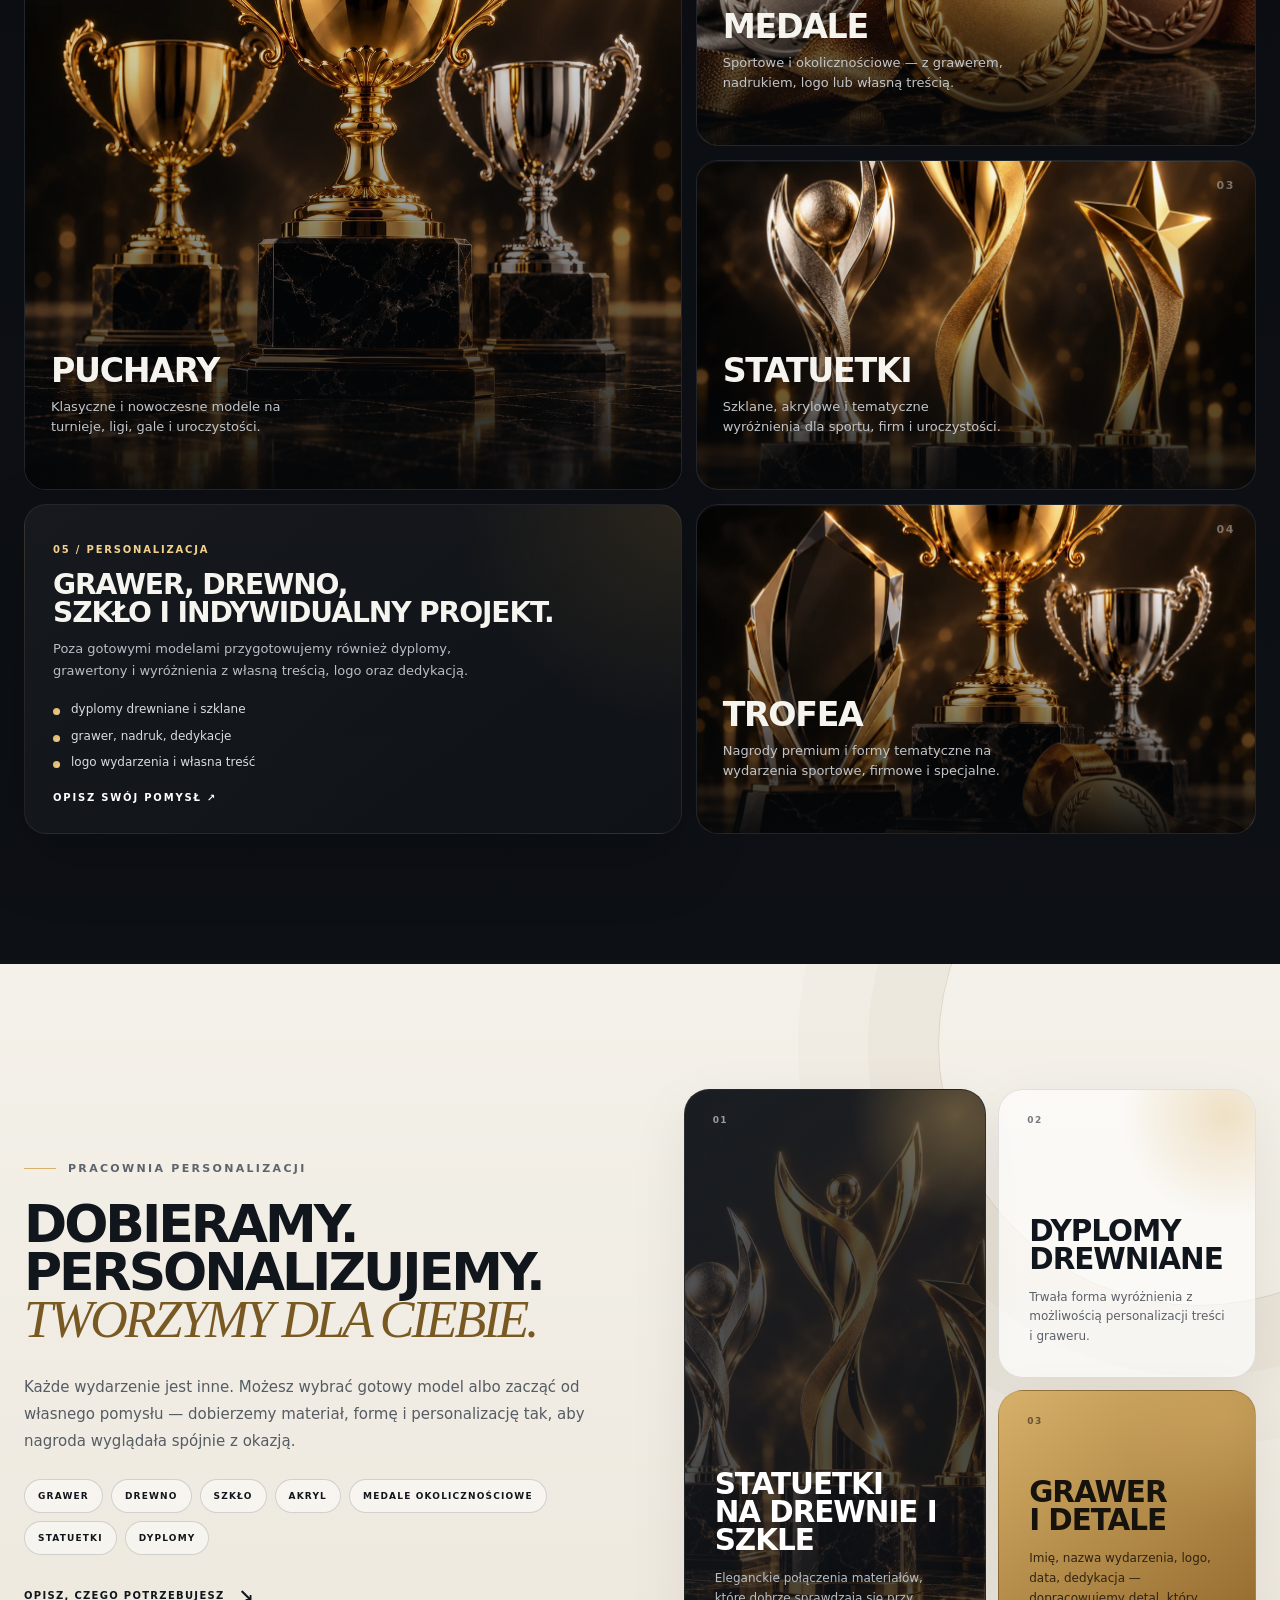
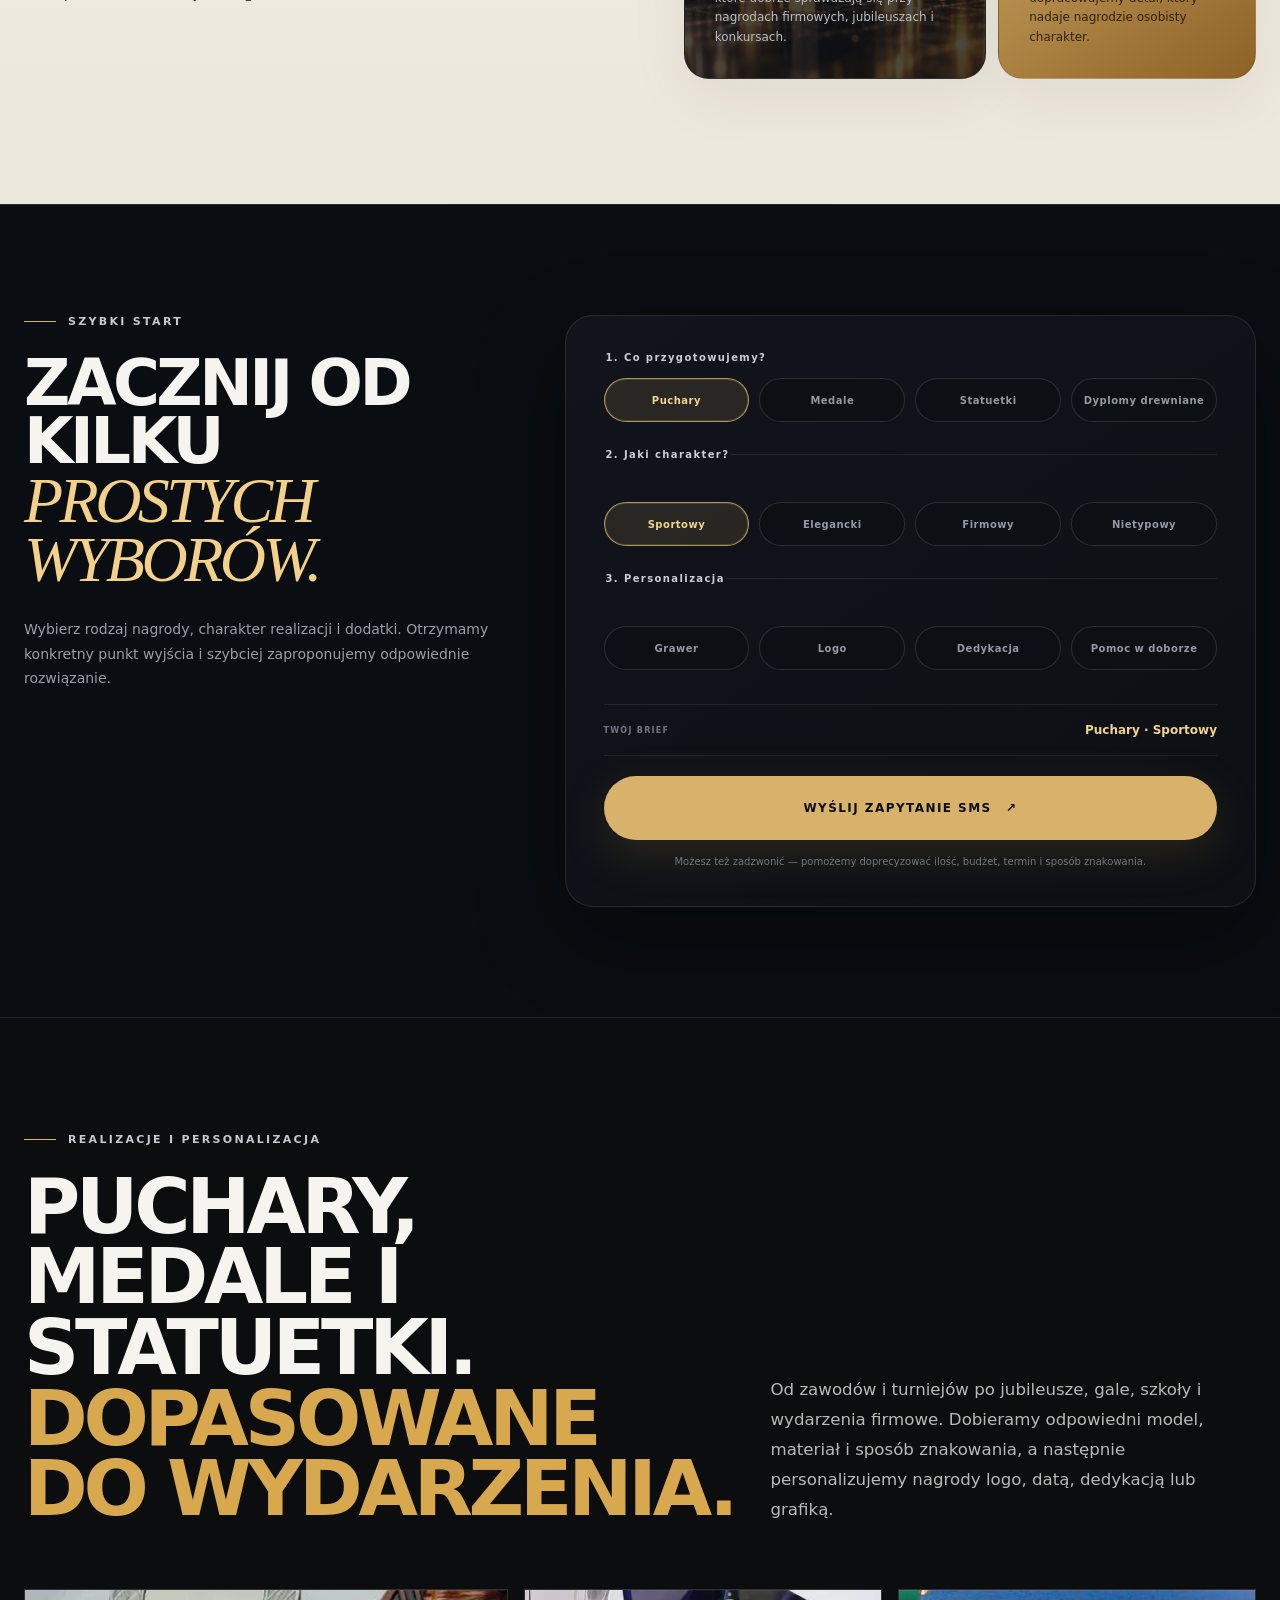
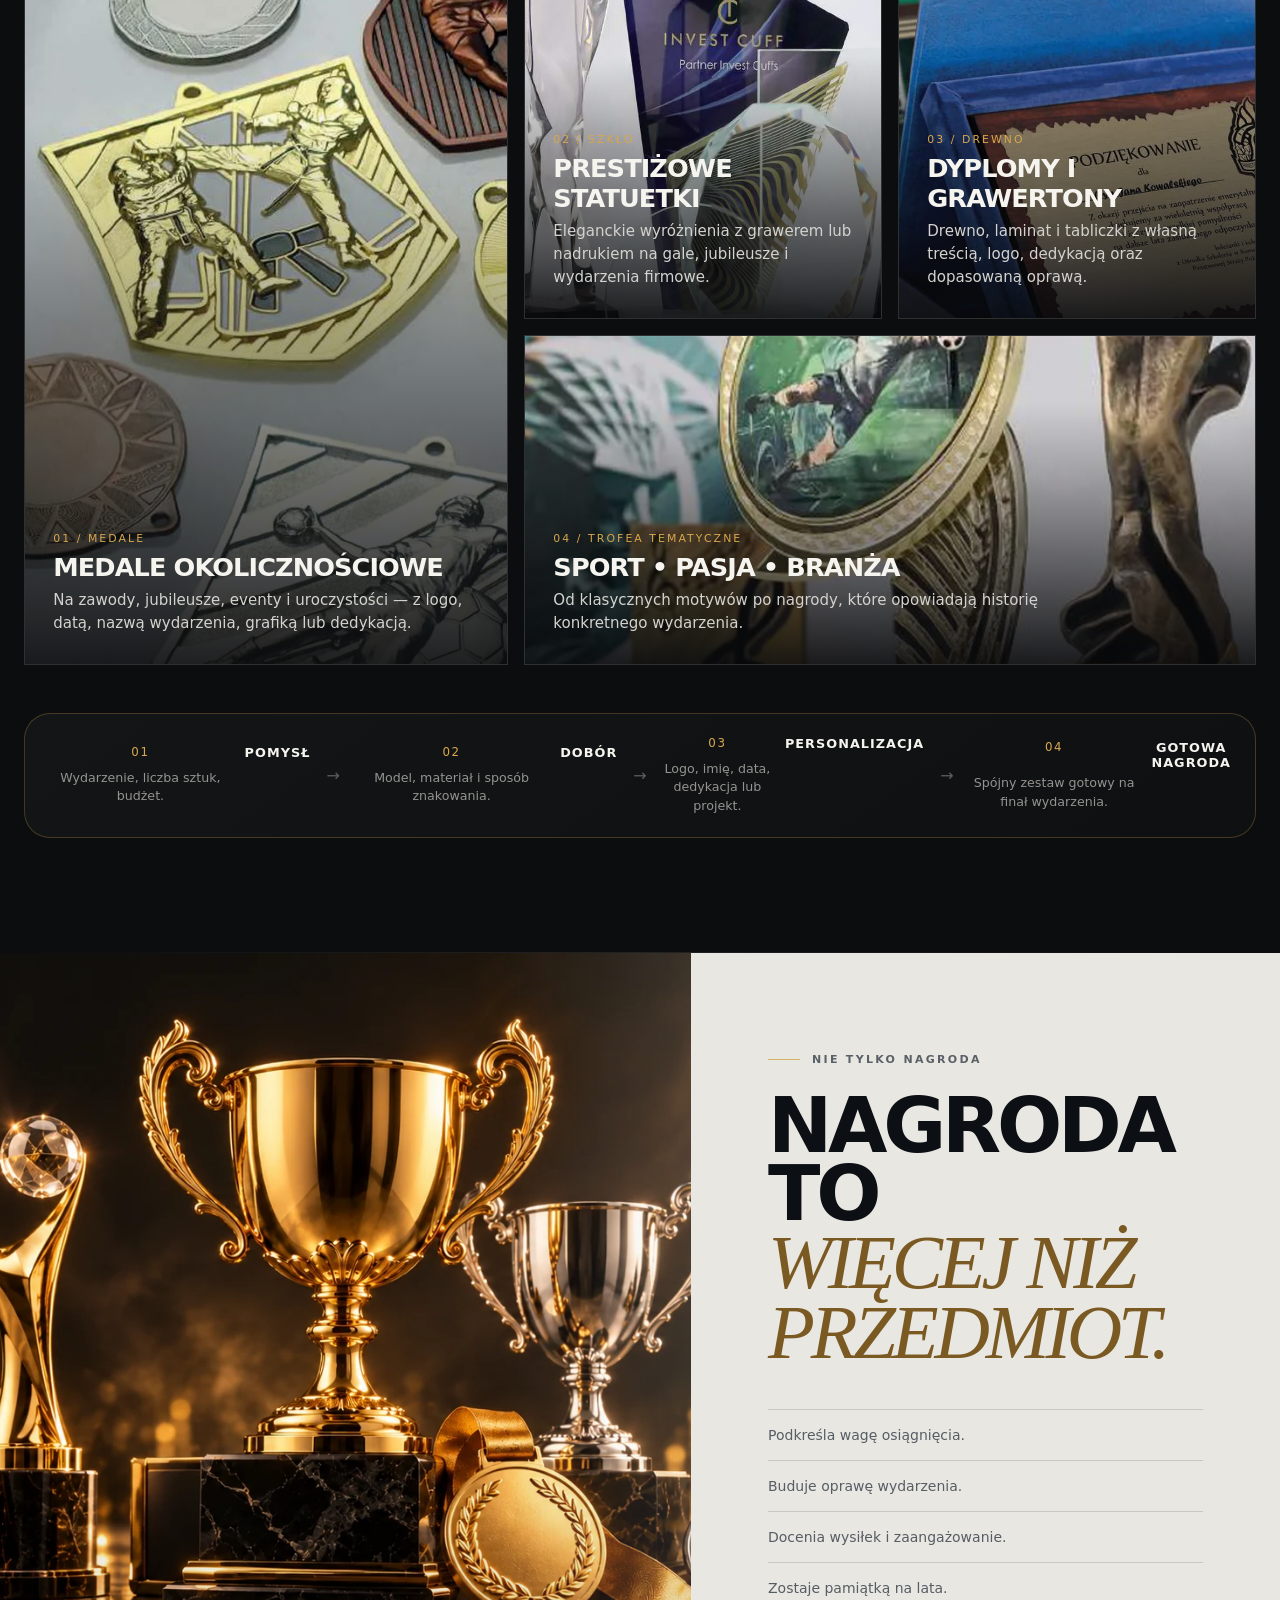
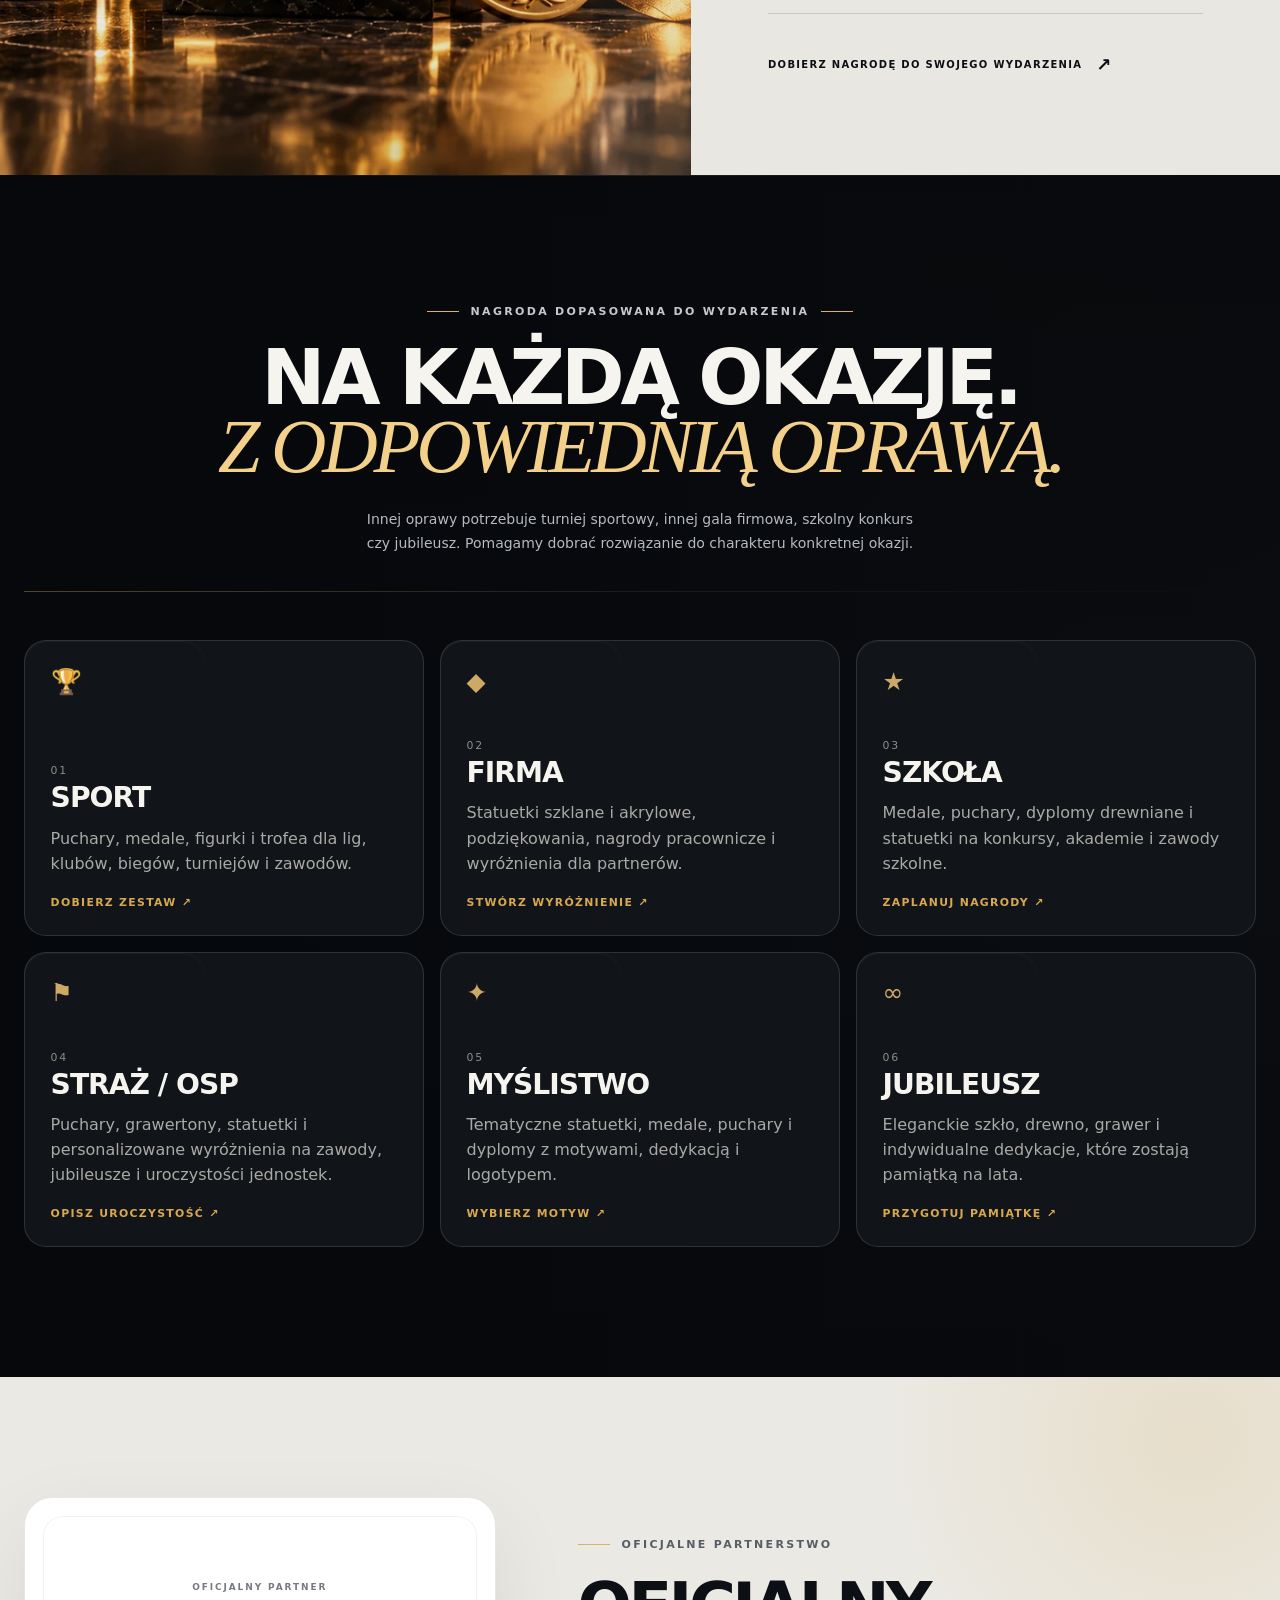
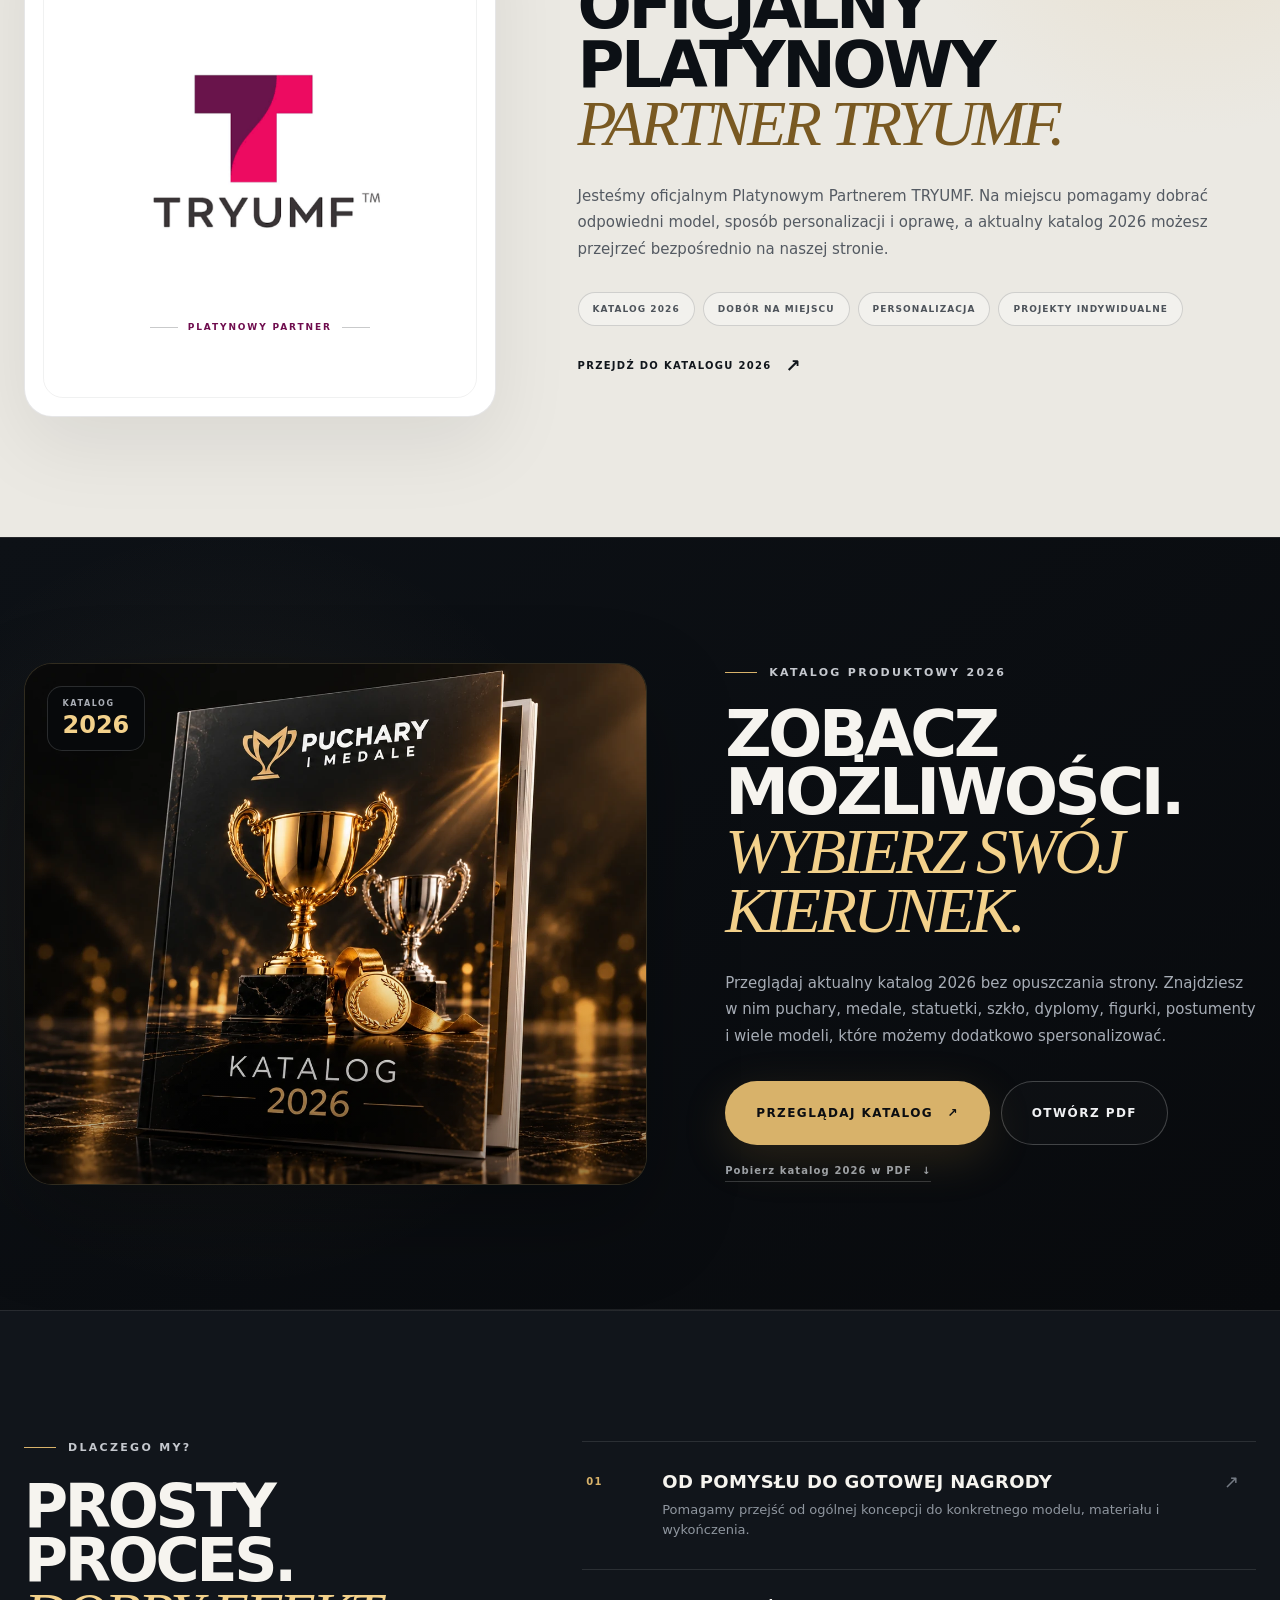
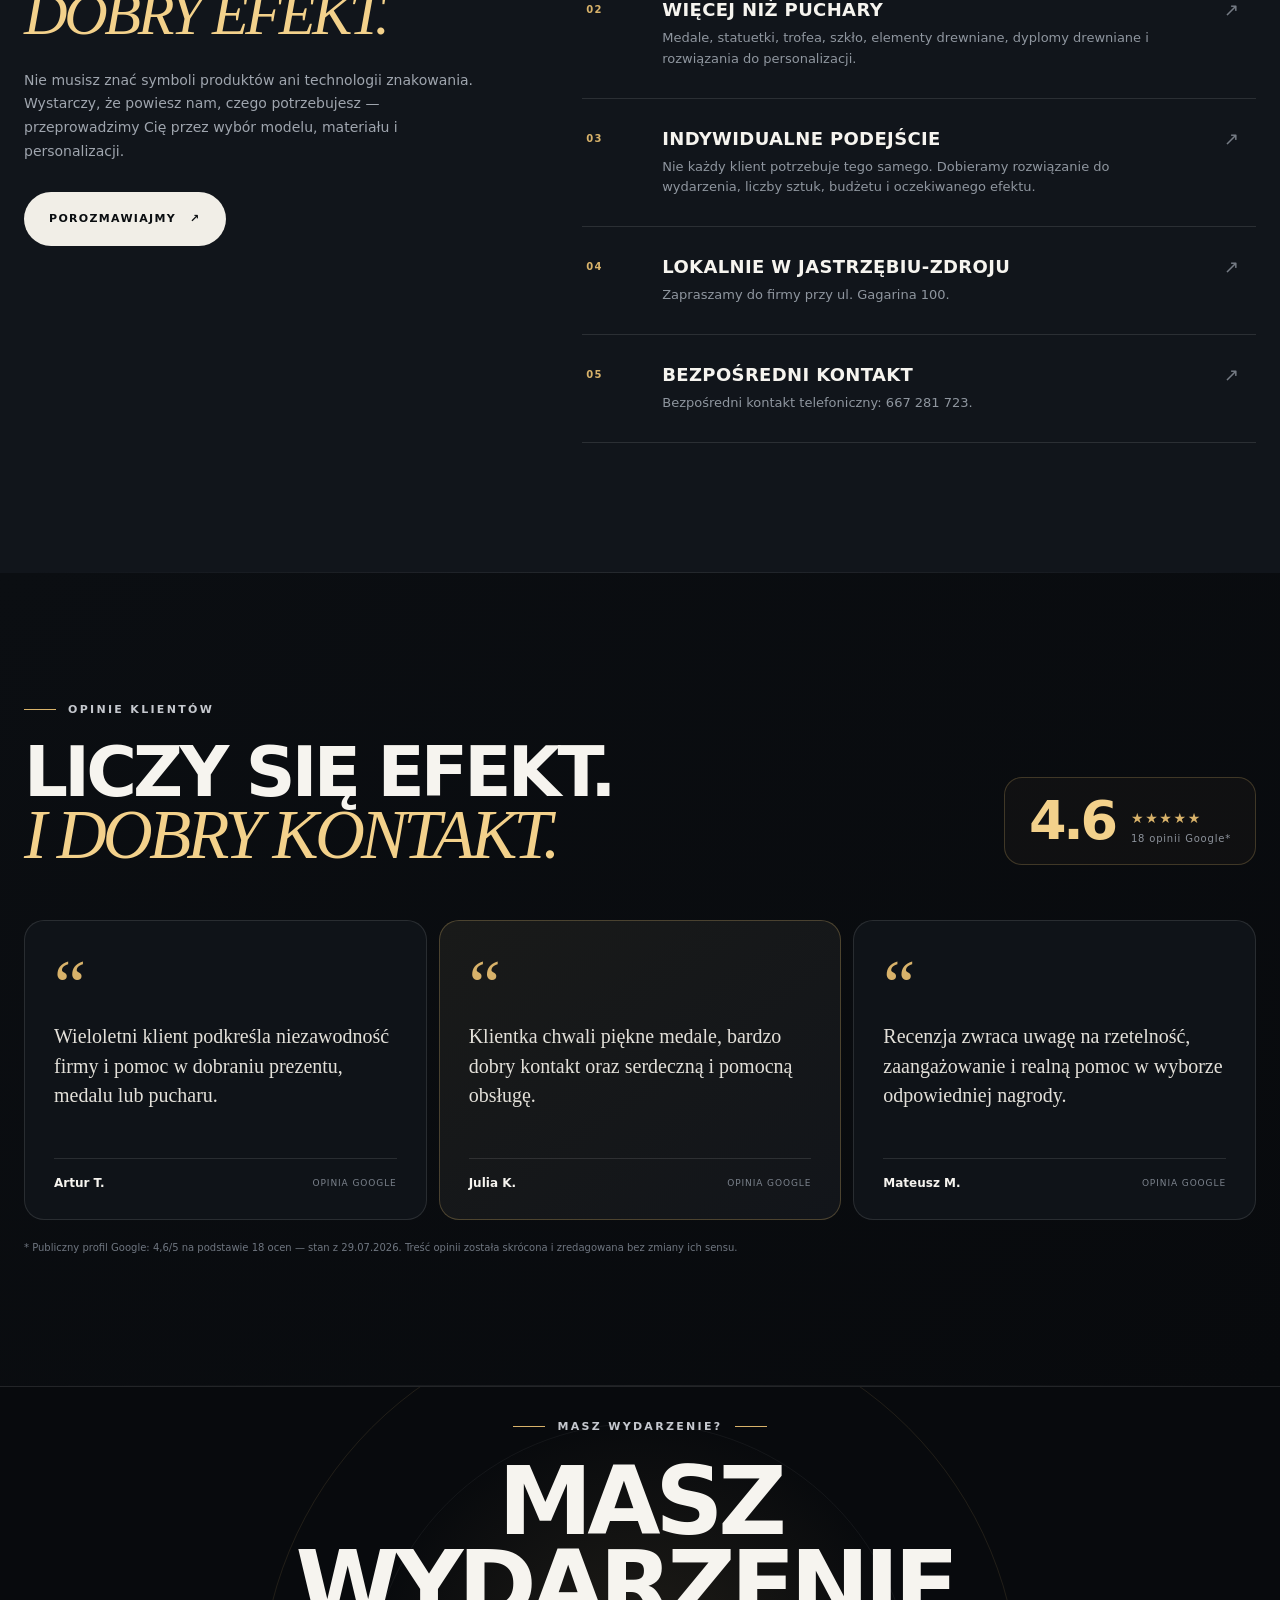
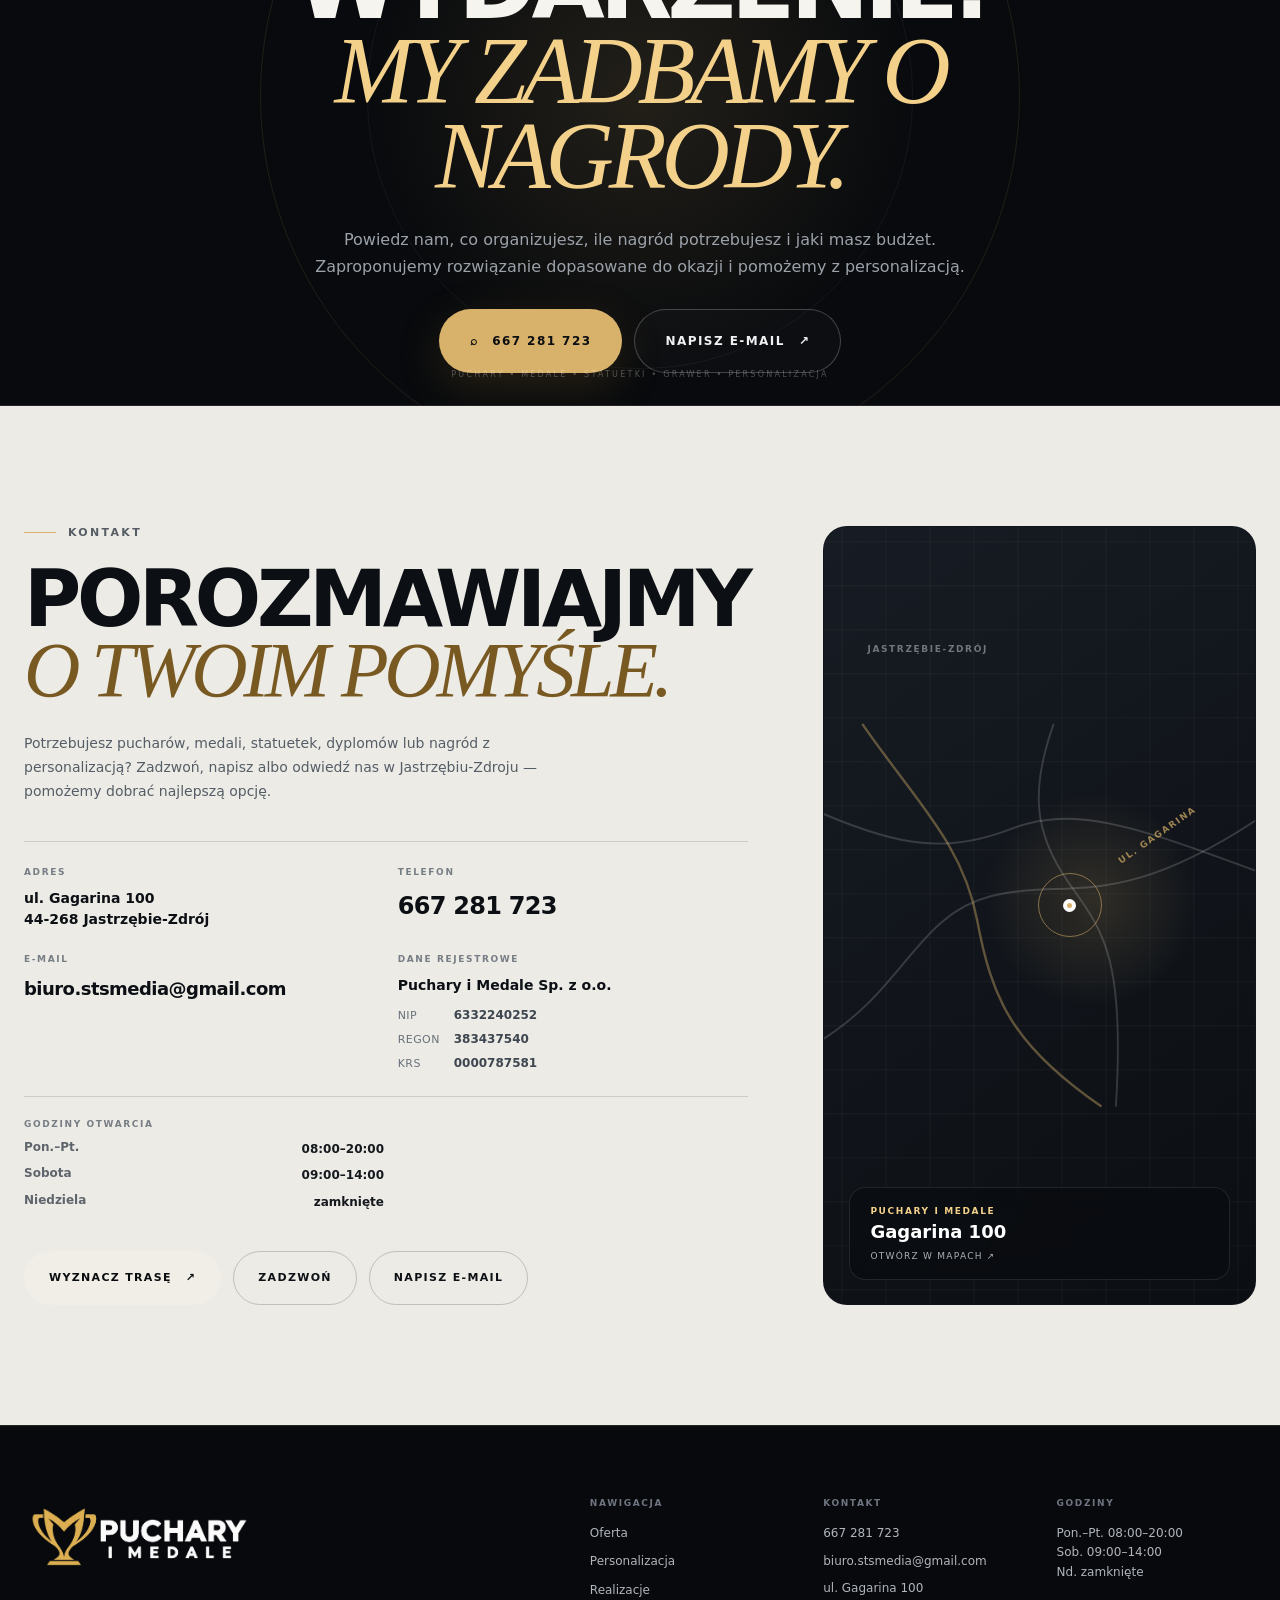
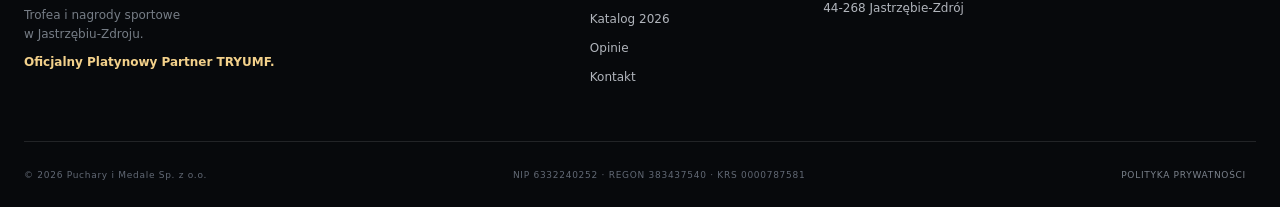
==== commit a37737e8: "Add files via upload" ====
--- a/index.html
+++ b/index.html
@@ -263,7 +263,7 @@
             </div>
           </fieldset>
           <div class="brief-summary" aria-live="polite"><span>TWÓJ BRIEF</span><strong id="briefSummary">Puchary · Sportowy</strong></div>
-          <a class="btn btn-gold btn-large brief-send" id="briefSend" href="mailto:biuro.stsmedia@gmail.com?subject=Zapytanie%20o%20nagrody">WYŚLIJ ZAPYTANIE E-MAIL <span>↗</span></a>
+          <a class="btn btn-gold btn-large brief-send" id="briefSend" href="sms:+48667281723">WYŚLIJ ZAPYTANIE SMS <span>↗</span></a>
           <p class="brief-note">Możesz też zadzwonić — pomożemy doprecyzować ilość, budżet, termin i sposób znakowania.</p>
         </form>
       </div>
--- a/styles.css
+++ b/styles.css
@@ -764,3 +764,63 @@
   .material-card strong{font-size:24px !important;}
   .occasion-card{border-radius:18px !important;}
 }
+
+/* --- Desktop polish 2026-10-04: studio headline, brief balance, process spacing --- */
+@media (min-width: 901px){
+  /* Give the copy enough room and keep the long Polish headline fully visible. */
+  .studio-grid{
+    grid-template-columns:minmax(0,1.02fr) minmax(0,.98fr);
+    gap:64px;
+    align-items:center;
+  }
+  .studio-copy,
+  .studio-showcase,
+  .brief-intro,
+  .brief-builder{min-width:0}
+  .studio-copy h2{
+    font-size:clamp(52px,3.75vw,66px);
+    line-height:.92;
+    letter-spacing:-.058em;
+    max-width:100%;
+  }
+  .studio-showcase{
+    grid-template-columns:1.08fr .92fr;
+  }
+
+  /* Use the whole form width instead of leaving an empty right-hand side. */
+  .brief-grid{
+    grid-template-columns:minmax(360px,.82fr) minmax(0,1.18fr);
+    gap:60px;
+  }
+  .brief-builder{padding:36px 38px}
+  .brief-builder .choice-row{
+    display:grid;
+    grid-template-columns:repeat(4,minmax(0,1fr));
+    gap:10px;
+    width:100%;
+  }
+  .brief-builder .choice-row label{min-width:0}
+  .brief-builder .choice-row span{
+    width:100%;
+    min-height:44px;
+    display:flex;
+    align-items:center;
+    justify-content:center;
+    text-align:center;
+    padding:11px 10px;
+    white-space:normal;
+  }
+
+  /* The process bar should breathe below the gallery instead of touching it. */
+  .custom-section .process-strip{
+    margin-top:48px;
+    border-radius:26px;
+  }
+}
+
+@media (min-width: 901px) and (max-width: 1180px){
+  .studio-grid{grid-template-columns:minmax(0,1fr) minmax(0,1fr);gap:44px}
+  .studio-copy h2{font-size:clamp(48px,4.7vw,58px)}
+  .brief-grid{grid-template-columns:minmax(310px,.78fr) minmax(0,1.22fr);gap:42px}
+  .brief-builder .choice-row{grid-template-columns:repeat(2,minmax(0,1fr))}
+}
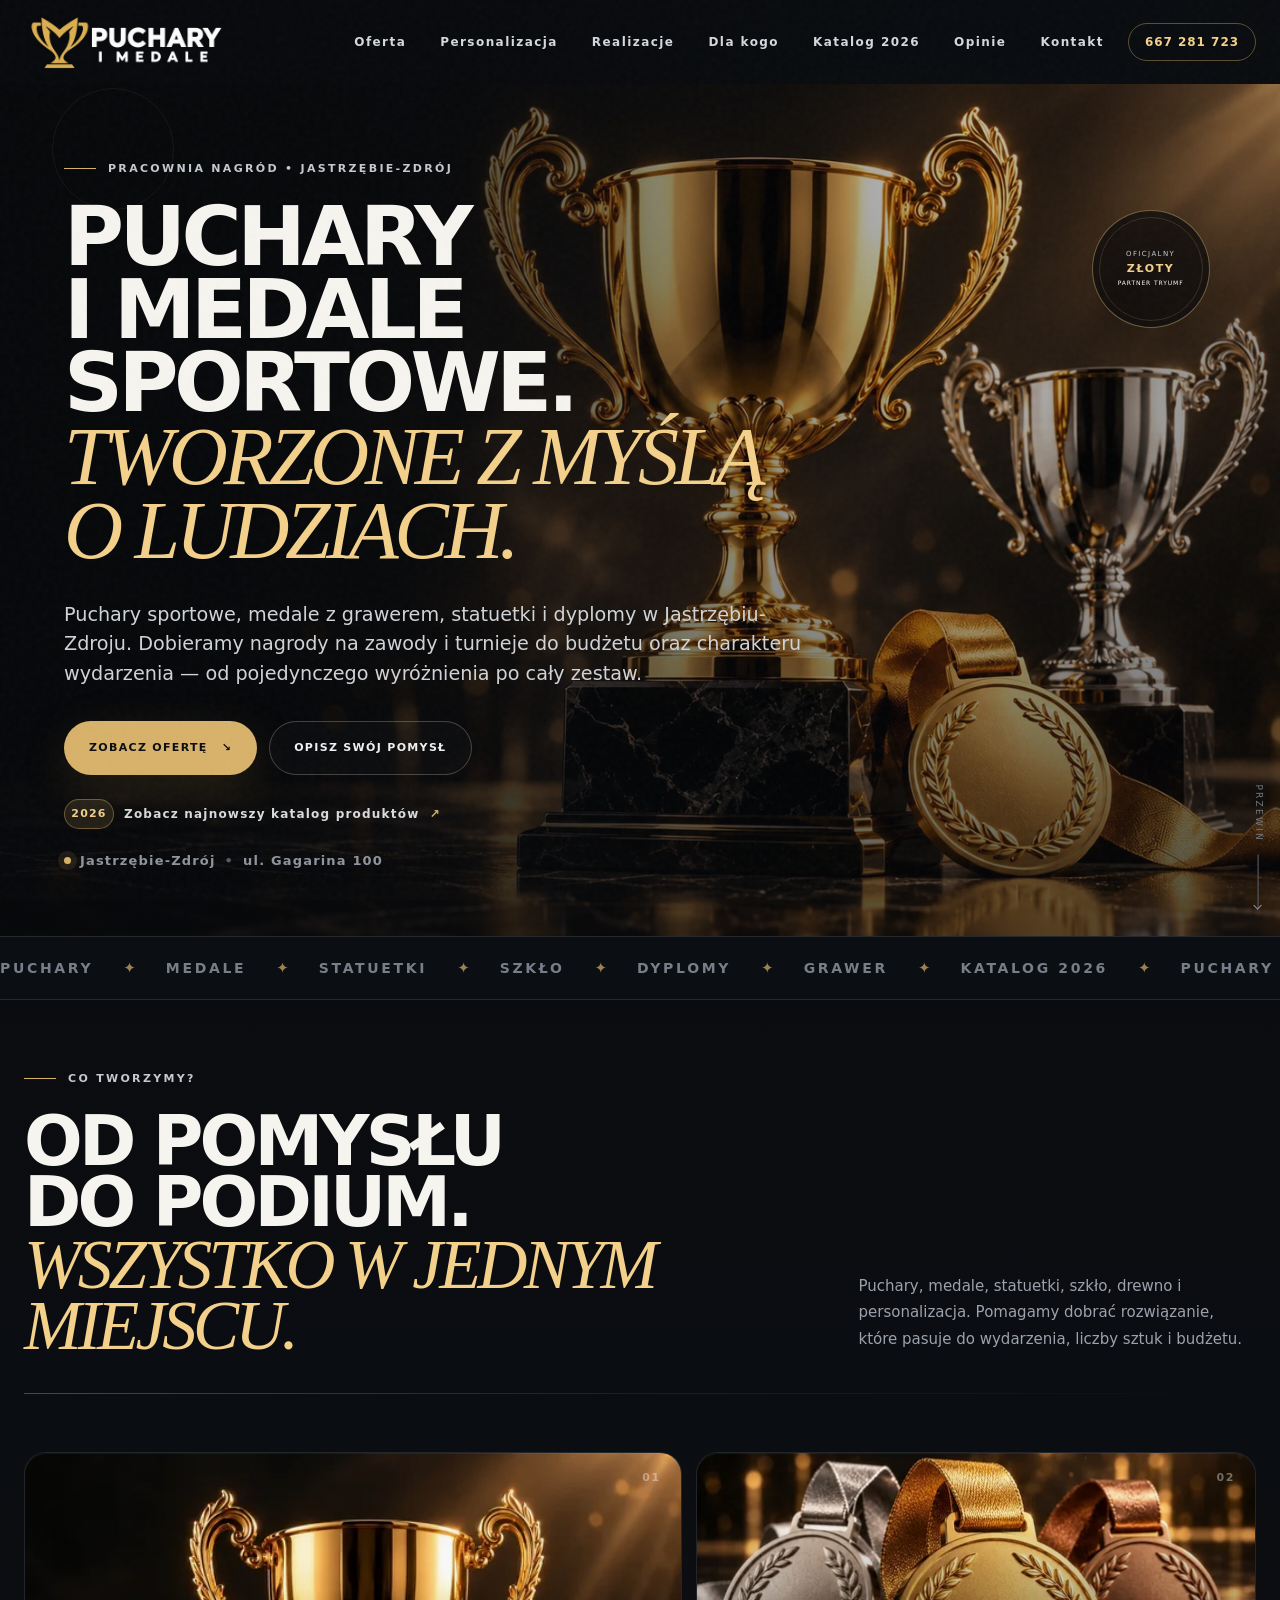
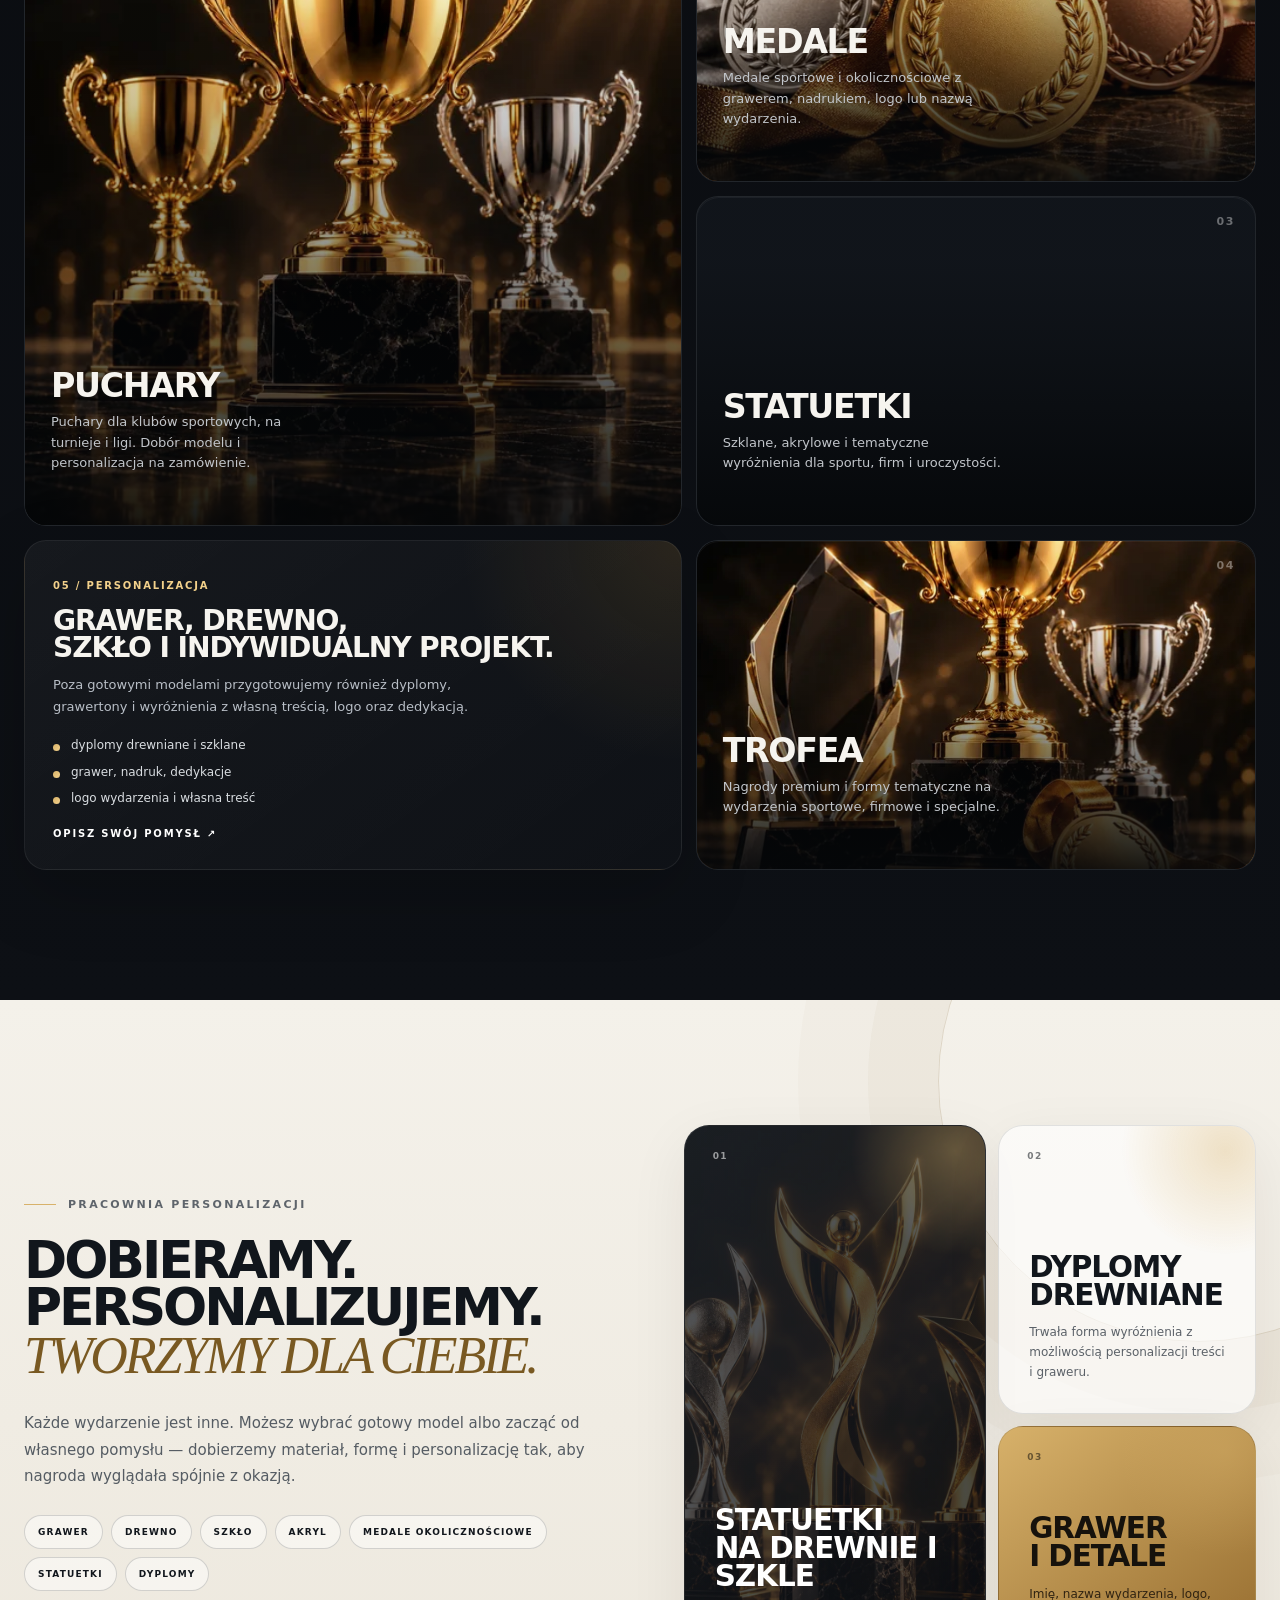
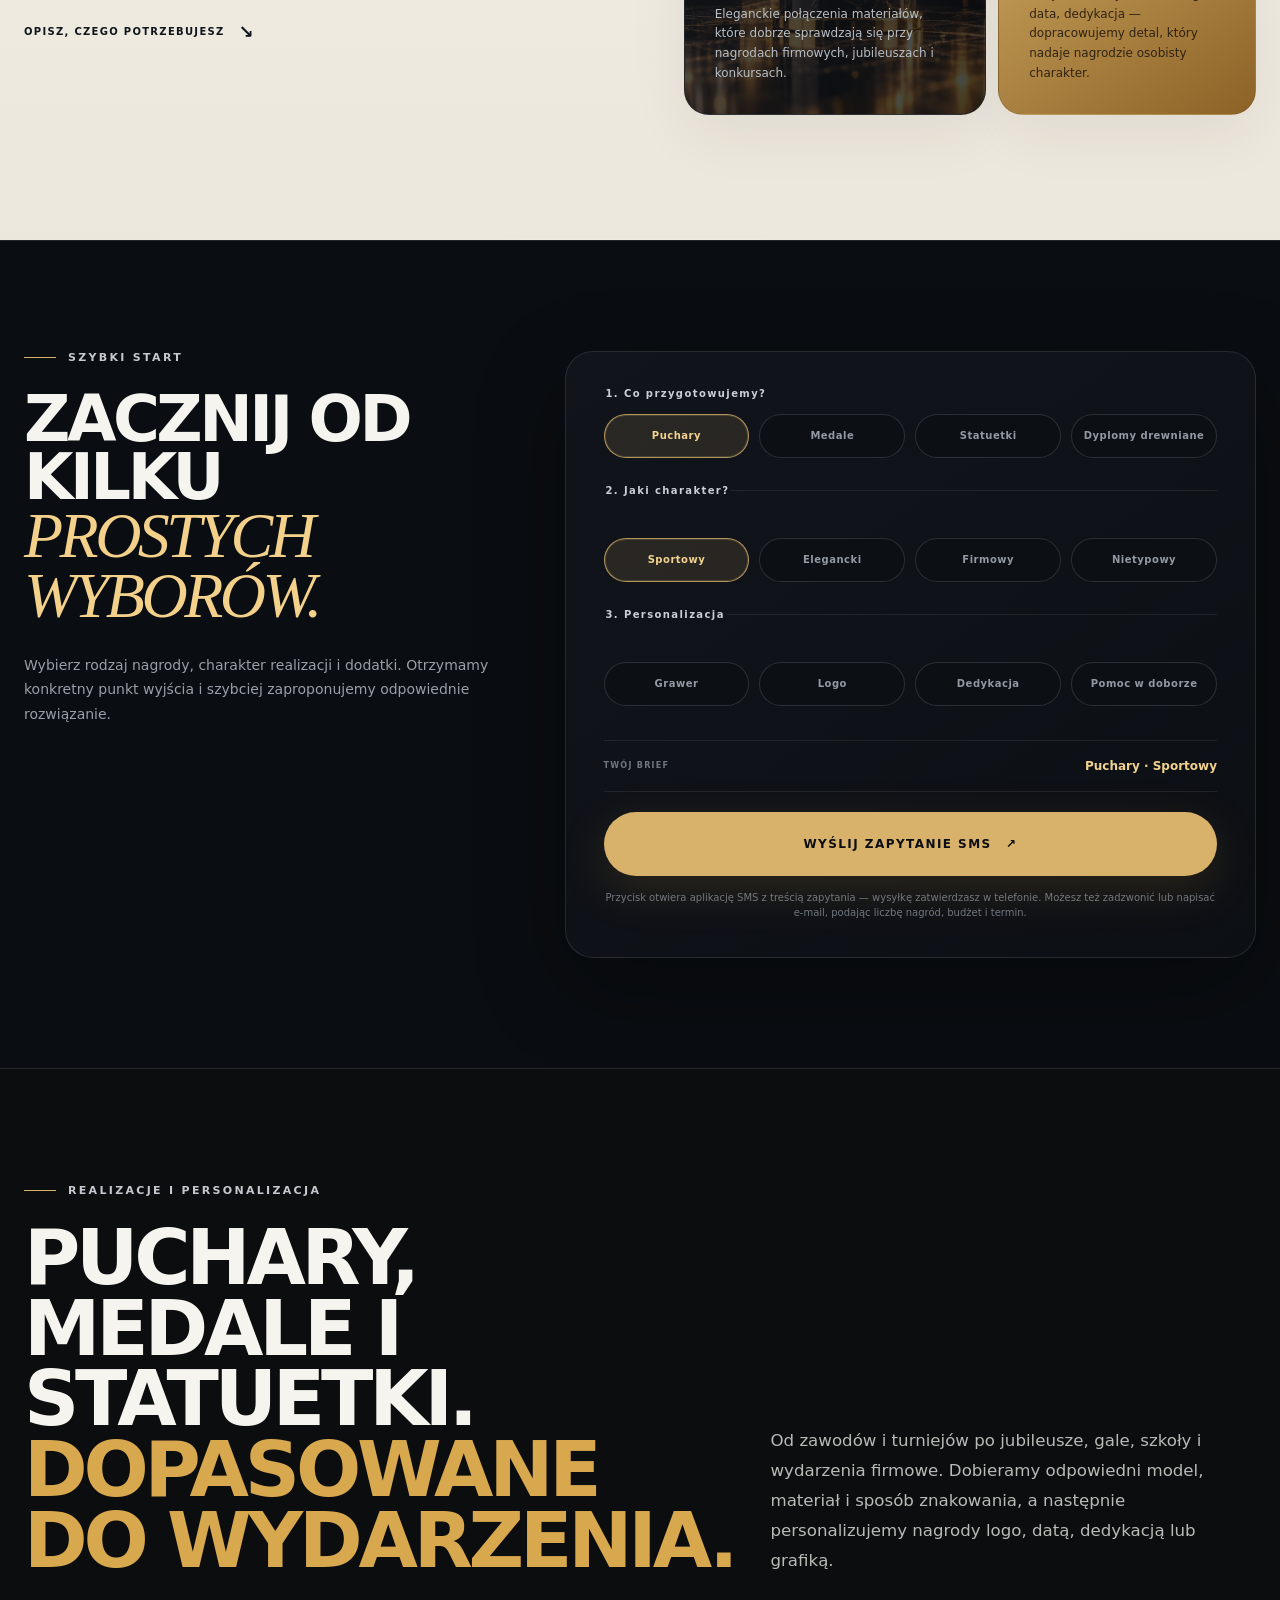
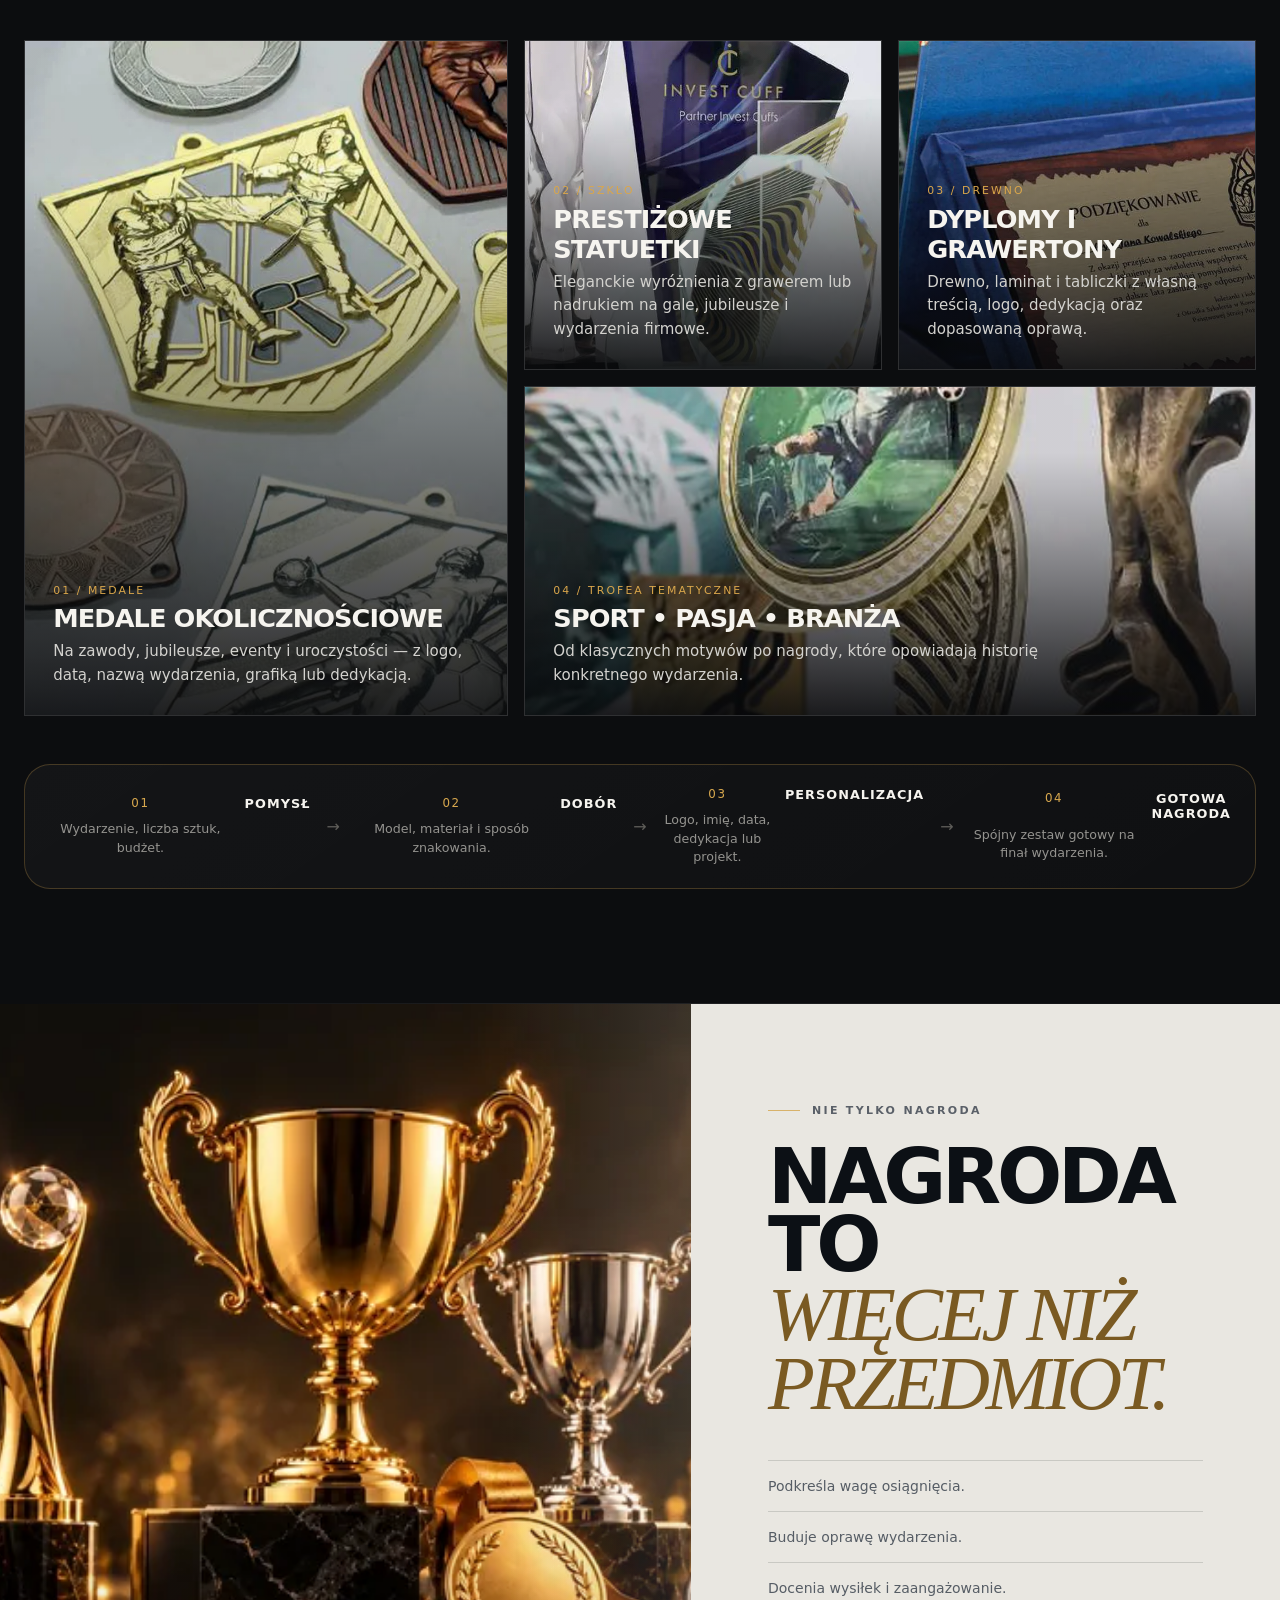
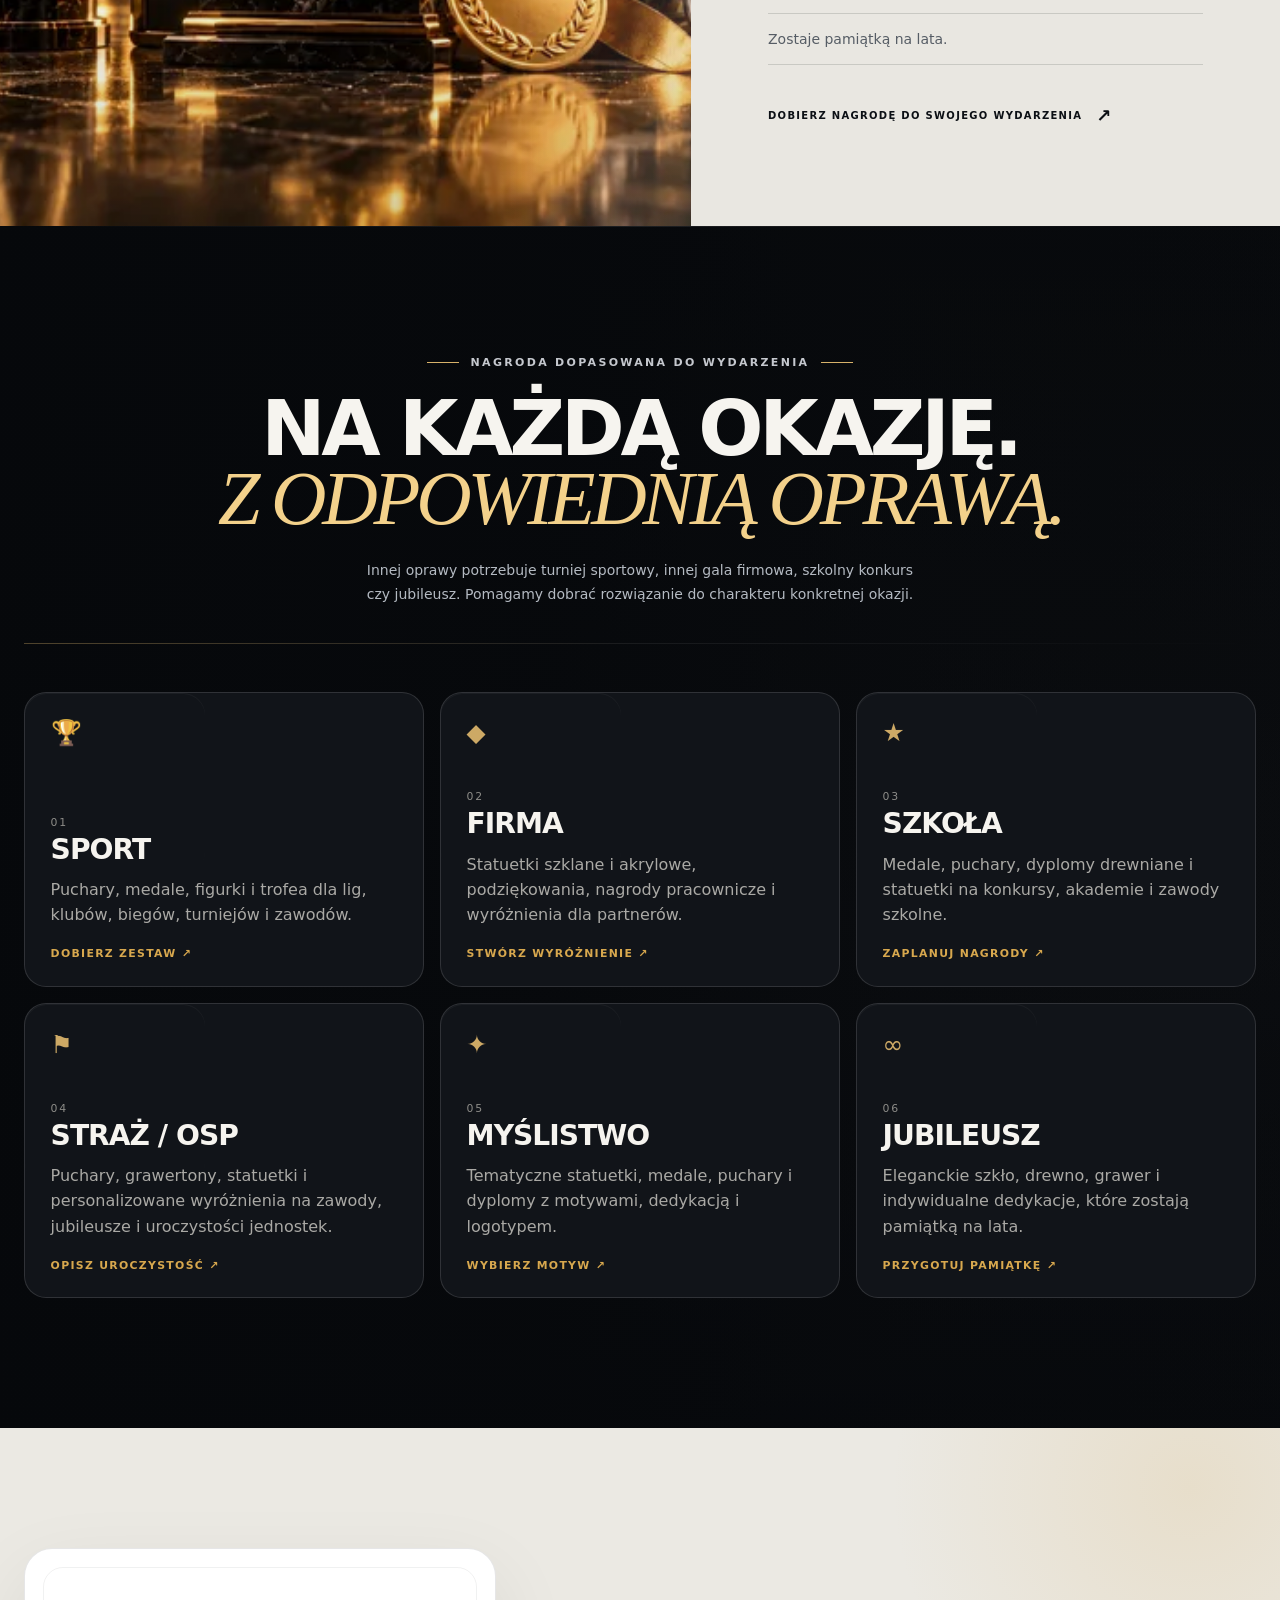
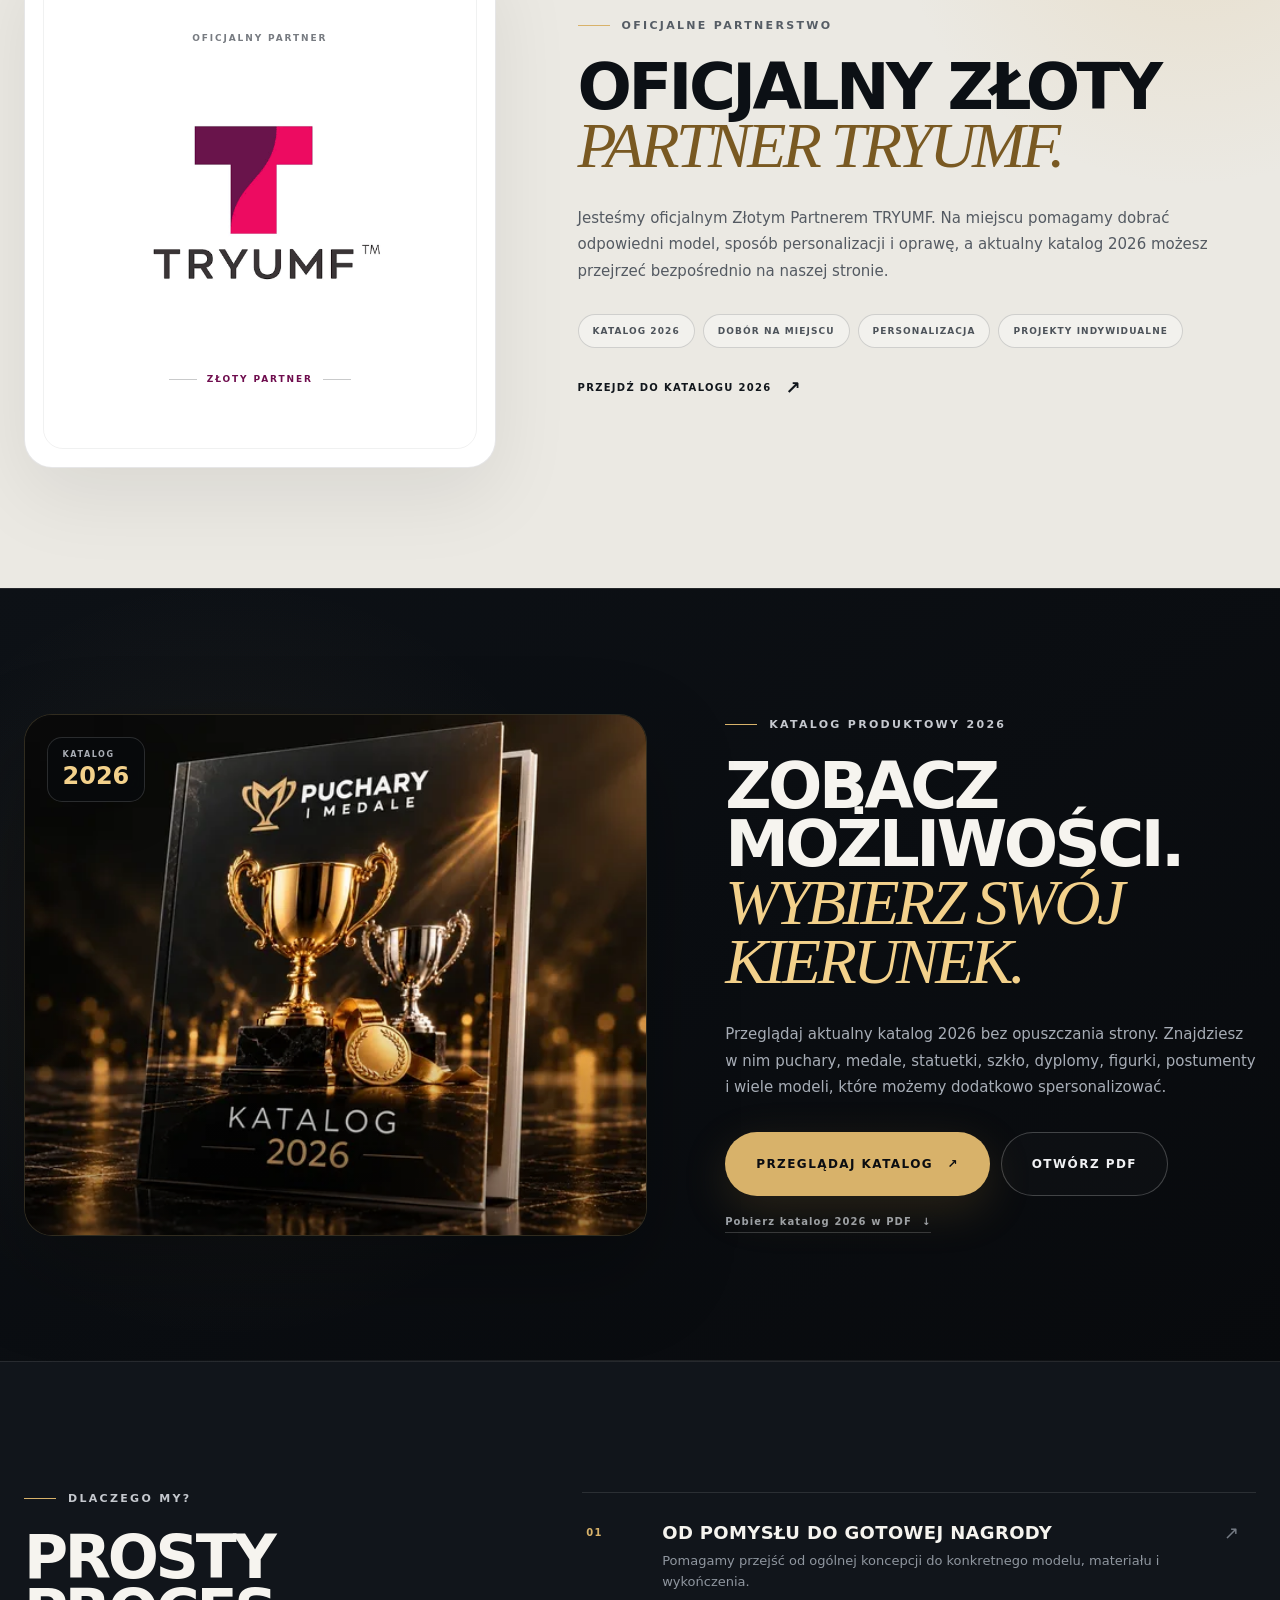
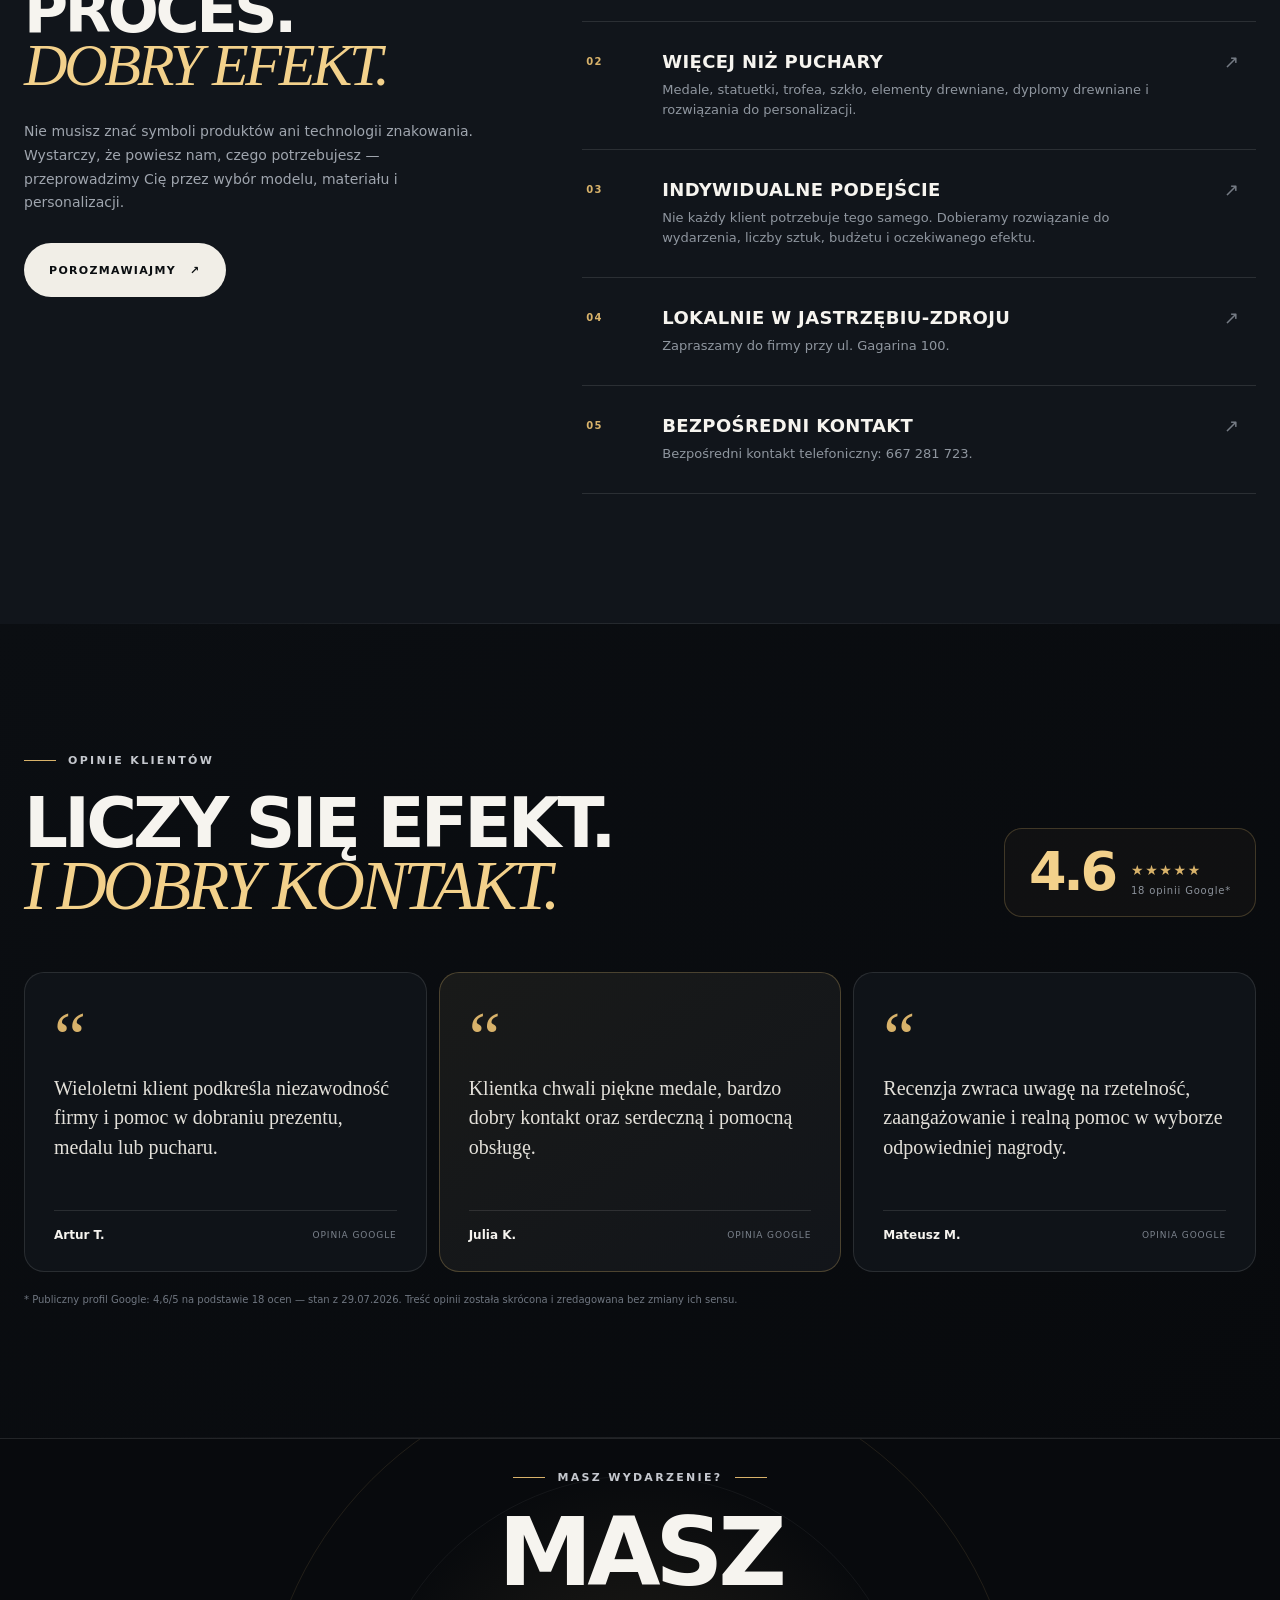
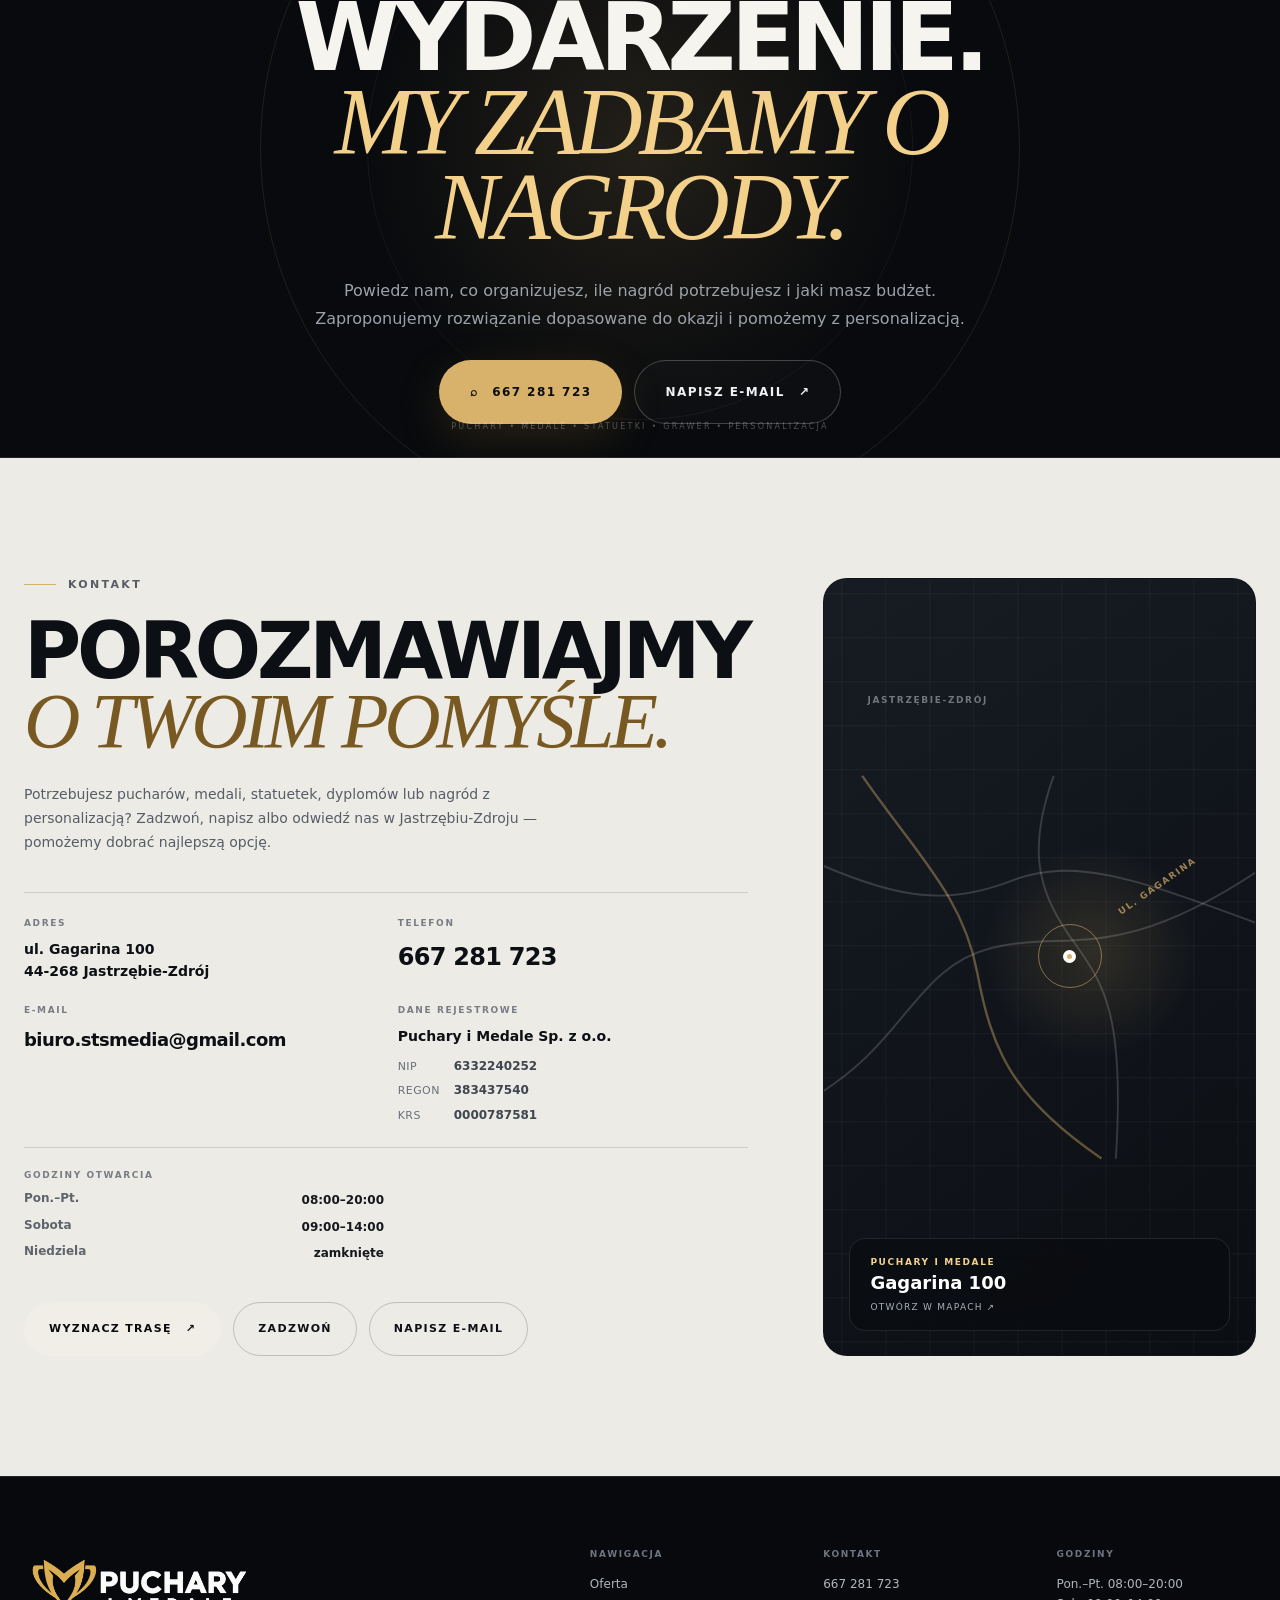
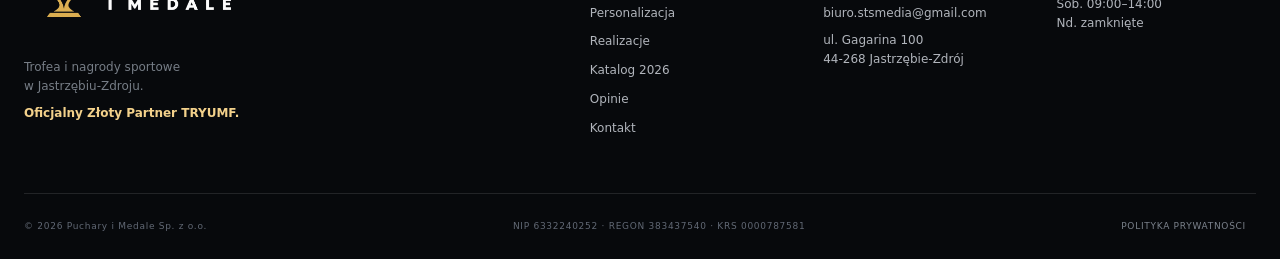
==== commit 0740234f: "aktualizacja" ====
--- a/index.html
+++ b/index.html
@@ -5,11 +5,10 @@
   <meta name="viewport" content="width=device-width,initial-scale=1,viewport-fit=cover">
   <meta name="theme-color" content="#080a0d">
   <meta name="color-scheme" content="dark">
-  <title>Puchary i Medale Jastrzębie-Zdrój | Puchary, medale, statuetki, grawer</title>
-  <meta name="description" content="Puchary, medale, statuetki odlewane, szklane i akrylowe, dyplomy drewniane i szklane, medale na zamówienie, grawer i personalizacja w Jastrzębiu-Zdroju. Katalog TRYUMF 2026.">
+  <title>Puchary i medale sportowe, grawer | Jastrzębie-Zdrój</title>
+  <meta name="description" content="Puchary sportowe, medale z grawerem, statuetki i dyplomy. Dobierz nagrody na zawody i turnieje w Jastrzębiu-Zdroju. Zobacz katalog 2026 i zapytaj o personalizację.">
   <meta name="robots" content="index,follow,max-image-preview:large,max-snippet:-1,max-video-preview:-1">
-  <!-- Podmień adres po podłączeniu domeny produkcyjnej. -->
-  <link rel="canonical" href="https://twoja-domena.pl/">
+  <link rel="canonical" href="https://www.pucharymedale.com/">
   <link rel="icon" href="assets/favicon.svg" type="image/svg+xml">
   <link rel="apple-touch-icon" href="assets/apple-touch-icon.png">
   <link rel="preload" href="assets/hero-showcase.webp" as="image" type="image/webp" fetchpriority="high">
@@ -17,49 +16,110 @@
   <meta property="og:type" content="website">
   <meta property="og:locale" content="pl_PL">
   <meta property="og:site_name" content="Puchary i Medale">
-  <meta property="og:title" content="Puchary i Medale Jastrzębie-Zdrój | Trofea, które zostają w pamięci">
-  <meta property="og:description" content="Puchary, medale, statuetki, dyplomy drewniane i grawer. Indywidualna personalizacja nagród w Jastrzębiu-Zdroju oraz katalog TRYUMF 2026.">
-  <meta property="og:url" content="https://twoja-domena.pl/">
-  <meta property="og:image" content="https://twoja-domena.pl/assets/og-image.jpg">
+  <meta property="og:title" content="Puchary i medale sportowe, grawer | Jastrzębie-Zdrój">
+  <meta property="og:description" content="Puchary sportowe, medale z grawerem, statuetki i dyplomy. Dobierz nagrody na zawody i turnieje w Jastrzębiu-Zdroju. Zobacz katalog 2026 i zapytaj o personalizację.">
+  <meta property="og:url" content="https://www.pucharymedale.com/">
+  <meta property="og:image" content="https://www.pucharymedale.com/assets/og-image.jpg">
   <meta property="og:image:width" content="1200">
   <meta property="og:image:height" content="630">
   <meta property="og:image:alt" content="Puchar w złotym świetle — Puchary i Medale Jastrzębie-Zdrój">
   <meta name="twitter:card" content="summary_large_image">
+  <meta name="twitter:title" content="Puchary i medale sportowe, grawer | Jastrzębie-Zdrój">
+  <meta name="twitter:description" content="Puchary sportowe, medale z grawerem, statuetki i dyplomy. Dobierz nagrody na zawody i turnieje w Jastrzębiu-Zdroju. Zobacz katalog 2026 i zapytaj o personalizację.">
+  <meta name="twitter:image" content="https://www.pucharymedale.com/assets/og-image.jpg">
+  <meta name="twitter:image:alt" content="Puchary i medale w złotej aranżacji">
 
   <link rel="stylesheet" href="styles.css">
+  <noscript><style>.reveal{opacity:1!important;transform:none!important}</style></noscript>
 
   <script type="application/ld+json">
-  {
-    "@context": "https://schema.org",
-    "@type": ["LocalBusiness", "Organization"],
-    "@id": "https://twoja-domena.pl/#business",
-    "name": "Puchary i Medale Sp. z o.o.",
-    "legalName": "Puchary i Medale Sp. z o.o.",
-    "description": "Puchary, medale, statuetki, dyplomy drewniane, grawer i personalizowane trofea na zawody, turnieje, wydarzenia i uroczystości w Jastrzębiu-Zdroju.",
-    "url": "https://twoja-domena.pl/",
-    "telephone": "+48667281723",
-    "email": "biuro.stsmedia@gmail.com",
-    "image": "https://twoja-domena.pl/assets/og-image.jpg",
-    "address": {
-      "@type": "PostalAddress",
-      "streetAddress": "ul. Gagarina 100",
-      "postalCode": "44-268",
-      "addressLocality": "Jastrzębie-Zdrój",
-      "addressRegion": "śląskie",
-      "addressCountry": "PL"
+{
+  "@context": "https://schema.org",
+  "@graph": [
+    {
+      "@type": [
+        "LocalBusiness",
+        "Organization"
+      ],
+      "@id": "https://www.pucharymedale.com/#business",
+      "name": "Puchary i Medale Sp. z o.o.",
+      "legalName": "Puchary i Medale Sp. z o.o.",
+      "description": "Puchary, medale, statuetki, dyplomy drewniane, grawer i personalizowane trofea na zawody, turnieje, wydarzenia i uroczystości w Jastrzębiu-Zdroju. Złoty Partner Tryumf.",
+      "url": "https://www.pucharymedale.com/",
+      "telephone": "+48667281723",
+      "email": "biuro.stsmedia@gmail.com",
+      "image": "https://www.pucharymedale.com/assets/og-image.jpg",
+      "address": {
+        "@type": "PostalAddress",
+        "streetAddress": "ul. Gagarina 100",
+        "postalCode": "44-268",
+        "addressLocality": "Jastrzębie-Zdrój",
+        "addressRegion": "śląskie",
+        "addressCountry": "PL"
+      },
+      "areaServed": "Jastrzębie-Zdrój",
+      "vatID": "PL6332240252",
+      "taxID": "6332240252",
+      "identifier": [
+        {
+          "@type": "PropertyValue",
+          "propertyID": "REGON",
+          "value": "383437540"
+        },
+        {
+          "@type": "PropertyValue",
+          "propertyID": "KRS",
+          "value": "0000787581"
+        }
+      ],
+      "openingHoursSpecification": [
+        {
+          "@type": "OpeningHoursSpecification",
+          "dayOfWeek": [
+            "Monday",
+            "Tuesday",
+            "Wednesday",
+            "Thursday",
+            "Friday"
+          ],
+          "opens": "08:00",
+          "closes": "20:00"
+        },
+        {
+          "@type": "OpeningHoursSpecification",
+          "dayOfWeek": "Saturday",
+          "opens": "09:00",
+          "closes": "14:00"
+        }
+      ],
+      "logo": "https://www.pucharymedale.com/assets/brand-logo-transparent.webp"
     },
-    "areaServed": "Jastrzębie-Zdrój",
-    "vatID": "PL6332240252",
-    "taxID": "6332240252",
-    "identifier": [
-      {"@type":"PropertyValue","propertyID":"REGON","value":"383437540"},
-      {"@type":"PropertyValue","propertyID":"KRS","value":"0000787581"}
-    ],
-    "openingHoursSpecification": [
-      {"@type":"OpeningHoursSpecification","dayOfWeek":["Monday","Tuesday","Wednesday","Thursday","Friday"],"opens":"08:00","closes":"20:00"},
-      {"@type":"OpeningHoursSpecification","dayOfWeek":"Saturday","opens":"09:00","closes":"14:00"}
-    ]
-  }
+    {
+      "@type": "WebSite",
+      "@id": "https://www.pucharymedale.com/#website",
+      "url": "https://www.pucharymedale.com/",
+      "name": "Puchary i Medale",
+      "inLanguage": "pl-PL",
+      "publisher": {
+        "@id": "https://www.pucharymedale.com/#business"
+      }
+    },
+    {
+      "@type": "WebPage",
+      "@id": "https://www.pucharymedale.com/#webpage",
+      "url": "https://www.pucharymedale.com/",
+      "name": "Puchary i medale sportowe, grawer | Jastrzębie-Zdrój",
+      "description": "Puchary sportowe, medale z grawerem, statuetki i dyplomy. Dobierz nagrody na zawody i turnieje w Jastrzębiu-Zdroju. Zobacz katalog 2026 i zapytaj o personalizację.",
+      "inLanguage": "pl-PL",
+      "isPartOf": {
+        "@id": "https://www.pucharymedale.com/#website"
+      },
+      "about": {
+        "@id": "https://www.pucharymedale.com/#business"
+      }
+    }
+  ]
+}
   </script>
 </head>
 <body>
@@ -70,7 +130,7 @@
     <div class="scroll-progress" aria-hidden="true"><span></span></div>
     <div class="header-inner container">
       <a class="brand" href="#top" aria-label="Puchary i Medale — strona główna">
-        <img class="brand-logo" src="assets/brand-logo-transparent.png" alt="Puchary i Medale" width="2172" height="724" decoding="async">
+        <img class="brand-logo" src="assets/brand-logo-transparent.webp" alt="Puchary i Medale" width="900" height="300" decoding="async">
       </a>
 
       <nav class="desktop-nav" aria-label="Główna nawigacja">
@@ -107,10 +167,10 @@
       <div class="hero-glow hero-glow-a" aria-hidden="true"></div>
       <div class="hero-glow hero-glow-b" aria-hidden="true"></div>
       <div class="container hero-grid">
-        <div class="hero-copy reveal">
+        <div class="hero-copy">
           <p class="eyebrow"><span></span> PRACOWNIA NAGRÓD • JASTRZĘBIE-ZDRÓJ</p>
-          <h1 id="heroTitle">NAGRODY NA WAŻNE CHWILE.<br><em>TWORZONE Z MYŚLĄ O LUDZIACH.</em></h1>
-          <p class="hero-lead">Puchary, medale, statuetki, dyplomy i grawer. Dobieramy nagrodę do okazji, budżetu i charakteru wydarzenia — od pojedynczego wyróżnienia po cały zestaw.</p>
+          <h1 id="heroTitle">PUCHARY I MEDALE SPORTOWE.<br><em>TWORZONE Z MYŚLĄ O LUDZIACH.</em></h1>
+          <p class="hero-lead">Puchary sportowe, medale z grawerem, statuetki i dyplomy w Jastrzębiu-Zdroju. Dobieramy nagrody na zawody i turnieje do budżetu oraz charakteru wydarzenia — od pojedynczego wyróżnienia po cały zestaw.</p>
           <div class="hero-cta">
             <a class="btn btn-gold" href="#oferta">ZOBACZ OFERTĘ <span aria-hidden="true">↘</span></a>
             <a class="btn btn-ghost" href="#brief">OPISZ SWÓJ POMYSŁ</a>
@@ -119,12 +179,12 @@
           <div class="hero-location"><span class="pin-dot" aria-hidden="true"></span> Jastrzębie-Zdrój <i>•</i> ul. Gagarina 100</div>
         </div>
 
-        <div class="hero-art reveal" data-delay="120" aria-label="Puchary, medale i trofea w złotym świetle">
+        <div class="hero-art" data-delay="120" aria-label="Puchary, medale i trofea w złotym świetle">
           <div class="hero-photo-frame">
             <img class="hero-photo" src="assets/hero-showcase.webp" alt="Złoty i srebrny puchar oraz medal w eleganckiej, czarno-złotej aranżacji" width="1672" height="941" fetchpriority="high" decoding="async">
             <div class="hero-photo-shade" aria-hidden="true"></div>
             <div class="hero-photo-badge"><span>PUCHARY • MEDALE • TROFEA</span><strong>PRACOWNIA NAGRÓD</strong></div>
-            <div class="hero-partner-seal"><small>OFICJALNY</small><strong>PLATYNOWY</strong><span>PARTNER TRYUMF</span></div>
+            <div class="hero-partner-seal"><small>OFICJALNY</small><strong>ZŁOTY</strong><span>PARTNER TRYUMF</span></div>
           </div>
         </div>
       </div>
@@ -150,24 +210,24 @@
 
         <div class="category-grid">
           <a class="category-card category-large reveal" href="#katalog">
-            <img src="assets/category-cups.webp" alt="Zestaw eleganckich pucharów sportowych w złotym i srebrnym wykończeniu" width="1122" height="1402" loading="lazy" decoding="async">
+            <img src="assets/category-cups.webp" srcset="assets/category-cups-560.webp 560w, assets/category-cups.webp 1122w" sizes="(max-width: 640px) 100vw, (max-width: 1024px) 50vw, 40vw" alt="Zestaw eleganckich pucharów sportowych w złotym i srebrnym wykończeniu" width="1122" height="1402" loading="lazy" decoding="async">
             <div class="category-overlay"></div>
             <div class="category-index">01</div>
-            <div class="category-content"><h3>PUCHARY</h3><p>Klasyczne i nowoczesne modele na turnieje, ligi, gale i uroczystości.</p><span>POZNAJ KATEGORIĘ ↗</span></div>
+            <div class="category-content"><h3>PUCHARY</h3><p>Puchary dla klubów sportowych, na turnieje i ligi. Dobór modelu i personalizacja na zamówienie.</p><span>ZOBACZ W KATALOGU ↗</span></div>
           </a>
 
           <a class="category-card reveal" href="#katalog" data-delay="80">
-            <img src="assets/category-medals.webp" alt="Złote, srebrne i brązowe medale sportowe ze wstążkami" width="1122" height="1402" loading="lazy" decoding="async">
+            <img src="assets/category-medals.webp" srcset="assets/category-medals-560.webp 560w, assets/category-medals.webp 1122w" sizes="(max-width: 640px) 100vw, (max-width: 1024px) 50vw, 40vw" alt="Złote, srebrne i brązowe medale sportowe ze wstążkami" width="1122" height="1402" loading="lazy" decoding="async">
             <div class="category-overlay"></div>
             <div class="category-index">02</div>
-            <div class="category-content"><h3>MEDALE</h3><p>Sportowe i okolicznościowe — z grawerem, nadrukiem, logo lub własną treścią.</p><span>POZNAJ KATEGORIĘ ↗</span></div>
+            <div class="category-content"><h3>MEDALE</h3><p>Medale sportowe i okolicznościowe z grawerem, nadrukiem, logo lub nazwą wydarzenia.</p><span>ZOBACZ W KATALOGU ↗</span></div>
           </a>
 
           <a class="category-card reveal" href="#katalog" data-delay="120">
-            <img src="assets/category-statuettes.webp" alt="Nowoczesne statuetki w metalicznym wykończeniu" width="1122" height="1402" loading="lazy" decoding="async">
+            <img src="assets/category-statuettes.webp" srcset="assets/category-statuettes-560.webp 560w, assets/category-statuettes.webp 1122w" sizes="(max-width: 640px) 100vw, (max-width: 1024px) 50vw, 40vw" alt="Nowoczesne statuetki w metalicznym wykończeniu" width="1122" height="1402" loading="lazy" decoding="async">
             <div class="category-overlay"></div>
             <div class="category-index">03</div>
-            <div class="category-content"><h3>STATUETKI</h3><p>Szklane, akrylowe i tematyczne wyróżnienia dla sportu, firm i uroczystości.</p><span>POZNAJ KATEGORIĘ ↗</span></div>
+            <div class="category-content"><h3>STATUETKI</h3><p>Szklane, akrylowe i tematyczne wyróżnienia dla sportu, firm i uroczystości.</p><span>ZOBACZ W KATALOGU ↗</span></div>
           </a>
 
           <div class="category-note reveal" data-delay="150">
@@ -185,10 +245,10 @@
           </div>
 
           <a class="category-card reveal" href="#katalog" data-delay="160">
-            <img src="assets/category-trophies.webp" alt="Nowoczesne trofea na sport, biznes, eventy i konkursy" width="1122" height="1402" loading="lazy" decoding="async">
+            <img src="assets/category-trophies.webp" srcset="assets/category-trophies-560.webp 560w, assets/category-trophies.webp 1122w" sizes="(max-width: 640px) 100vw, (max-width: 1024px) 50vw, 40vw" alt="Nowoczesne trofea na sport, biznes, eventy i konkursy" width="1122" height="1402" loading="lazy" decoding="async">
             <div class="category-overlay"></div>
             <div class="category-index">04</div>
-            <div class="category-content"><h3>TROFEA</h3><p>Nagrody premium i formy tematyczne na wydarzenia sportowe, firmowe i specjalne.</p><span>POZNAJ KATEGORIĘ ↗</span></div>
+            <div class="category-content"><h3>TROFEA</h3><p>Nagrody premium i formy tematyczne na wydarzenia sportowe, firmowe i specjalne.</p><span>ZOBACZ W KATALOGU ↗</span></div>
           </a>
         </div>
 
@@ -264,7 +324,7 @@
           </fieldset>
           <div class="brief-summary" aria-live="polite"><span>TWÓJ BRIEF</span><strong id="briefSummary">Puchary · Sportowy</strong></div>
           <a class="btn btn-gold btn-large brief-send" id="briefSend" href="sms:+48667281723">WYŚLIJ ZAPYTANIE SMS <span>↗</span></a>
-          <p class="brief-note">Możesz też zadzwonić — pomożemy doprecyzować ilość, budżet, termin i sposób znakowania.</p>
+          <p class="brief-note">Przycisk otwiera aplikację SMS z treścią zapytania — wysyłkę zatwierdzasz w telefonie. Możesz też zadzwonić lub napisać e-mail, podając liczbę nagród, budżet i termin.</p>
         </form>
       </div>
     </section>
@@ -320,7 +380,7 @@
 
     <section class="emotion-section" id="o-nas" aria-labelledby="emotionTitle">
       <div class="emotion-visual reveal">
-        <img src="assets/gallery-showcase.webp" alt="Puchar na podium w świetle reflektorów" width="1672" height="941" loading="lazy" decoding="async">
+        <img src="assets/gallery-showcase.webp" srcset="assets/gallery-showcase-800.webp 800w, assets/gallery-showcase.webp 1672w" sizes="(max-width: 640px) 100vw, (max-width: 1024px) 50vw, 40vw" alt="Puchar na podium w świetle reflektorów" width="1672" height="941" loading="lazy" decoding="async">
         <div class="emotion-overlay"></div>
       </div>
       <div class="emotion-copy reveal" data-delay="100">
@@ -373,12 +433,12 @@
         <div class="partner-logo-card reveal">
           <span class="partner-kicker">OFICJALNY PARTNER</span>
           <img src="assets/tryumf-logo.png" alt="TRYUMF" width="447" height="447" loading="lazy" decoding="async">
-          <span class="partner-level">PLATYNOWY PARTNER</span>
+          <span class="partner-level">ZŁOTY PARTNER</span>
         </div>
         <div class="partner-copy reveal" data-delay="100">
           <p class="eyebrow"><span></span> OFICJALNE PARTNERSTWO</p>
-          <h2 id="partnerTitle">OFICJALNY PLATYNOWY<br><em>PARTNER TRYUMF.</em></h2>
-          <p>Jesteśmy oficjalnym Platynowym Partnerem TRYUMF. Na miejscu pomagamy dobrać odpowiedni model, sposób personalizacji i oprawę, a aktualny katalog 2026 możesz przejrzeć bezpośrednio na naszej stronie.</p>
+          <h2 id="partnerTitle">OFICJALNY ZŁOTY<br><em>PARTNER TRYUMF.</em></h2>
+          <p>Jesteśmy oficjalnym Złotym Partnerem TRYUMF. Na miejscu pomagamy dobrać odpowiedni model, sposób personalizacji i oprawę, a aktualny katalog 2026 możesz przejrzeć bezpośrednio na naszej stronie.</p>
           <div class="partner-points" aria-label="Korzyści partnerstwa"><span>KATALOG 2026</span><span>DOBÓR NA MIEJSCU</span><span>PERSONALIZACJA</span><span>PROJEKTY INDYWIDUALNE</span></div>
           <a class="text-link partner-link" href="#katalog">PRZEJDŹ DO KATALOGU 2026 <span>↗</span></a>
         </div>
@@ -389,7 +449,7 @@
       <div class="container catalog-grid">
         <div class="catalog-visual reveal">
           <div class="catalog-year-badge"><span>KATALOG</span><strong>2026</strong></div>
-          <img src="assets/catalog-cover.webp" alt="Wizualizacja katalogu Puchary i Medale 2026" width="1672" height="941" loading="lazy" decoding="async">
+          <img src="assets/catalog-cover.webp" srcset="assets/catalog-cover-800.webp 800w, assets/catalog-cover.webp 1672w" sizes="(max-width: 640px) 100vw, (max-width: 1024px) 50vw, 40vw" alt="Wizualizacja katalogu Puchary i Medale 2026" width="1672" height="941" loading="lazy" decoding="async">
         </div>
         <div class="catalog-copy reveal" data-delay="100">
           <p class="eyebrow"><span></span> KATALOG PRODUKTOWY 2026</p>
@@ -501,8 +561,8 @@
   <footer class="footer">
     <div class="container footer-top">
       <div class="footer-brand">
-        <a class="brand brand-footer" href="#top"><img class="brand-logo" src="assets/brand-logo-transparent.png" alt="Puchary i Medale" width="2172" height="724" loading="lazy" decoding="async"></a>
-        <p>Trofea i nagrody sportowe<br>w Jastrzębiu-Zdroju.<br><span class="footer-partner">Oficjalny Platynowy Partner TRYUMF.</span></p>
+        <a class="brand brand-footer" href="#top"><img class="brand-logo" src="assets/brand-logo-transparent.webp" alt="Puchary i Medale" width="900" height="300" loading="lazy" decoding="async"></a>
+        <p>Trofea i nagrody sportowe<br>w Jastrzębiu-Zdroju.<br><span class="footer-partner">Oficjalny Złoty Partner TRYUMF.</span></p>
       </div>
       <div class="footer-columns">
         <div><span>NAWIGACJA</span><a href="#oferta">Oferta</a><a href="#pracownia">Personalizacja</a><a href="#realizacje">Realizacje</a><a href="#katalog">Katalog 2026</a><a href="#opinie">Opinie</a><a href="#kontakt">Kontakt</a></div>
